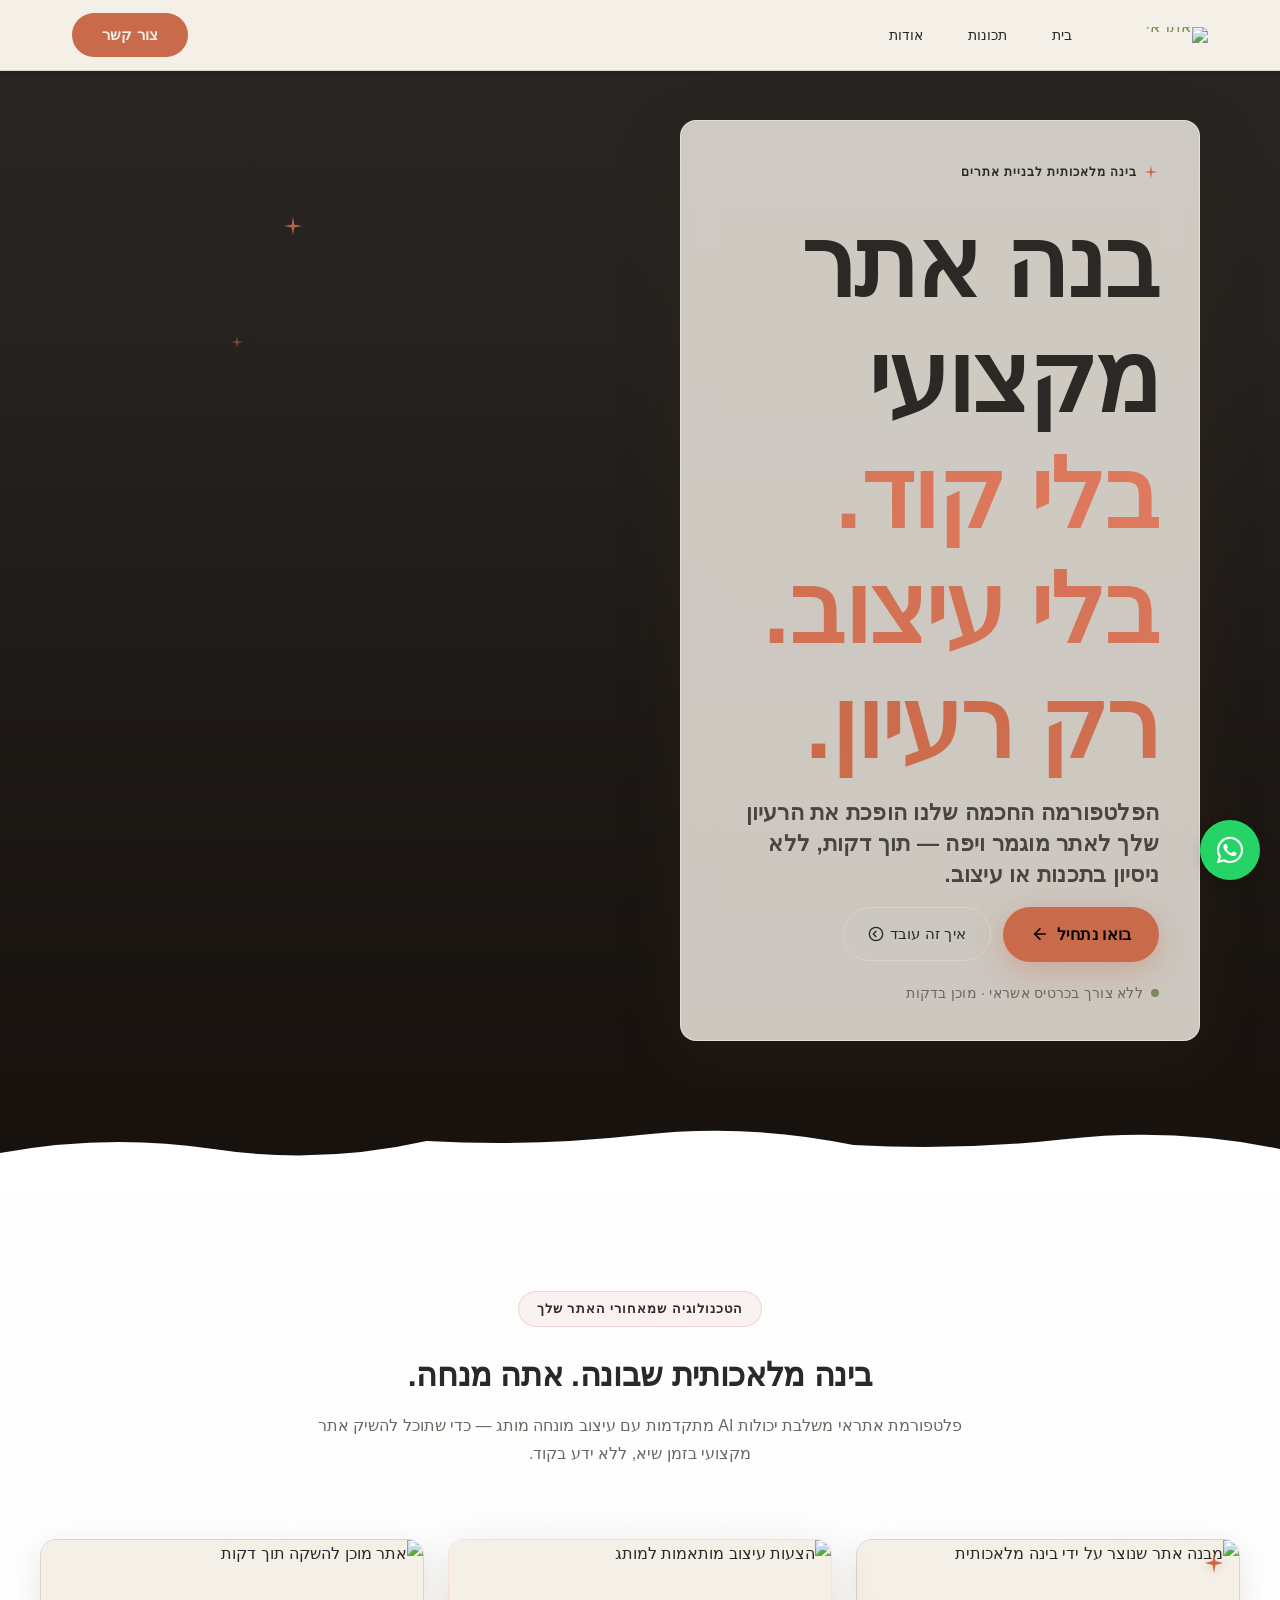
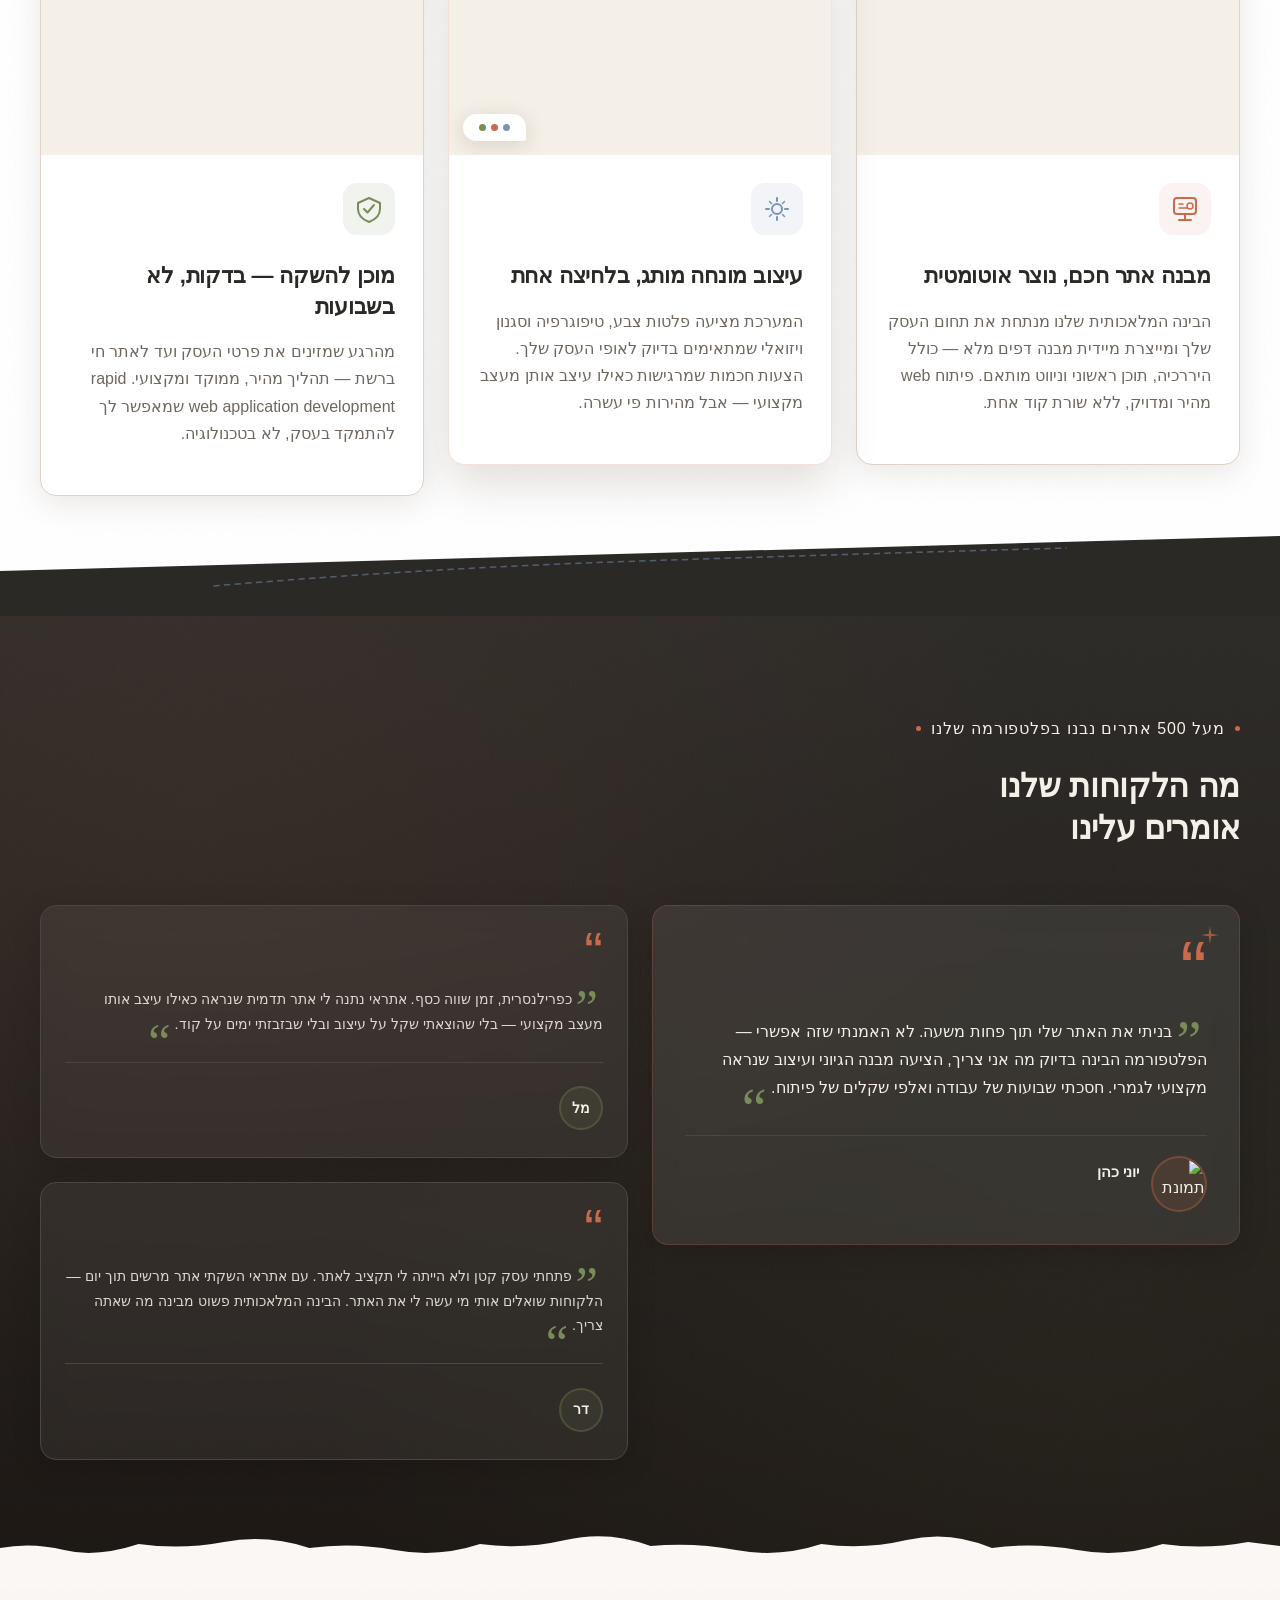
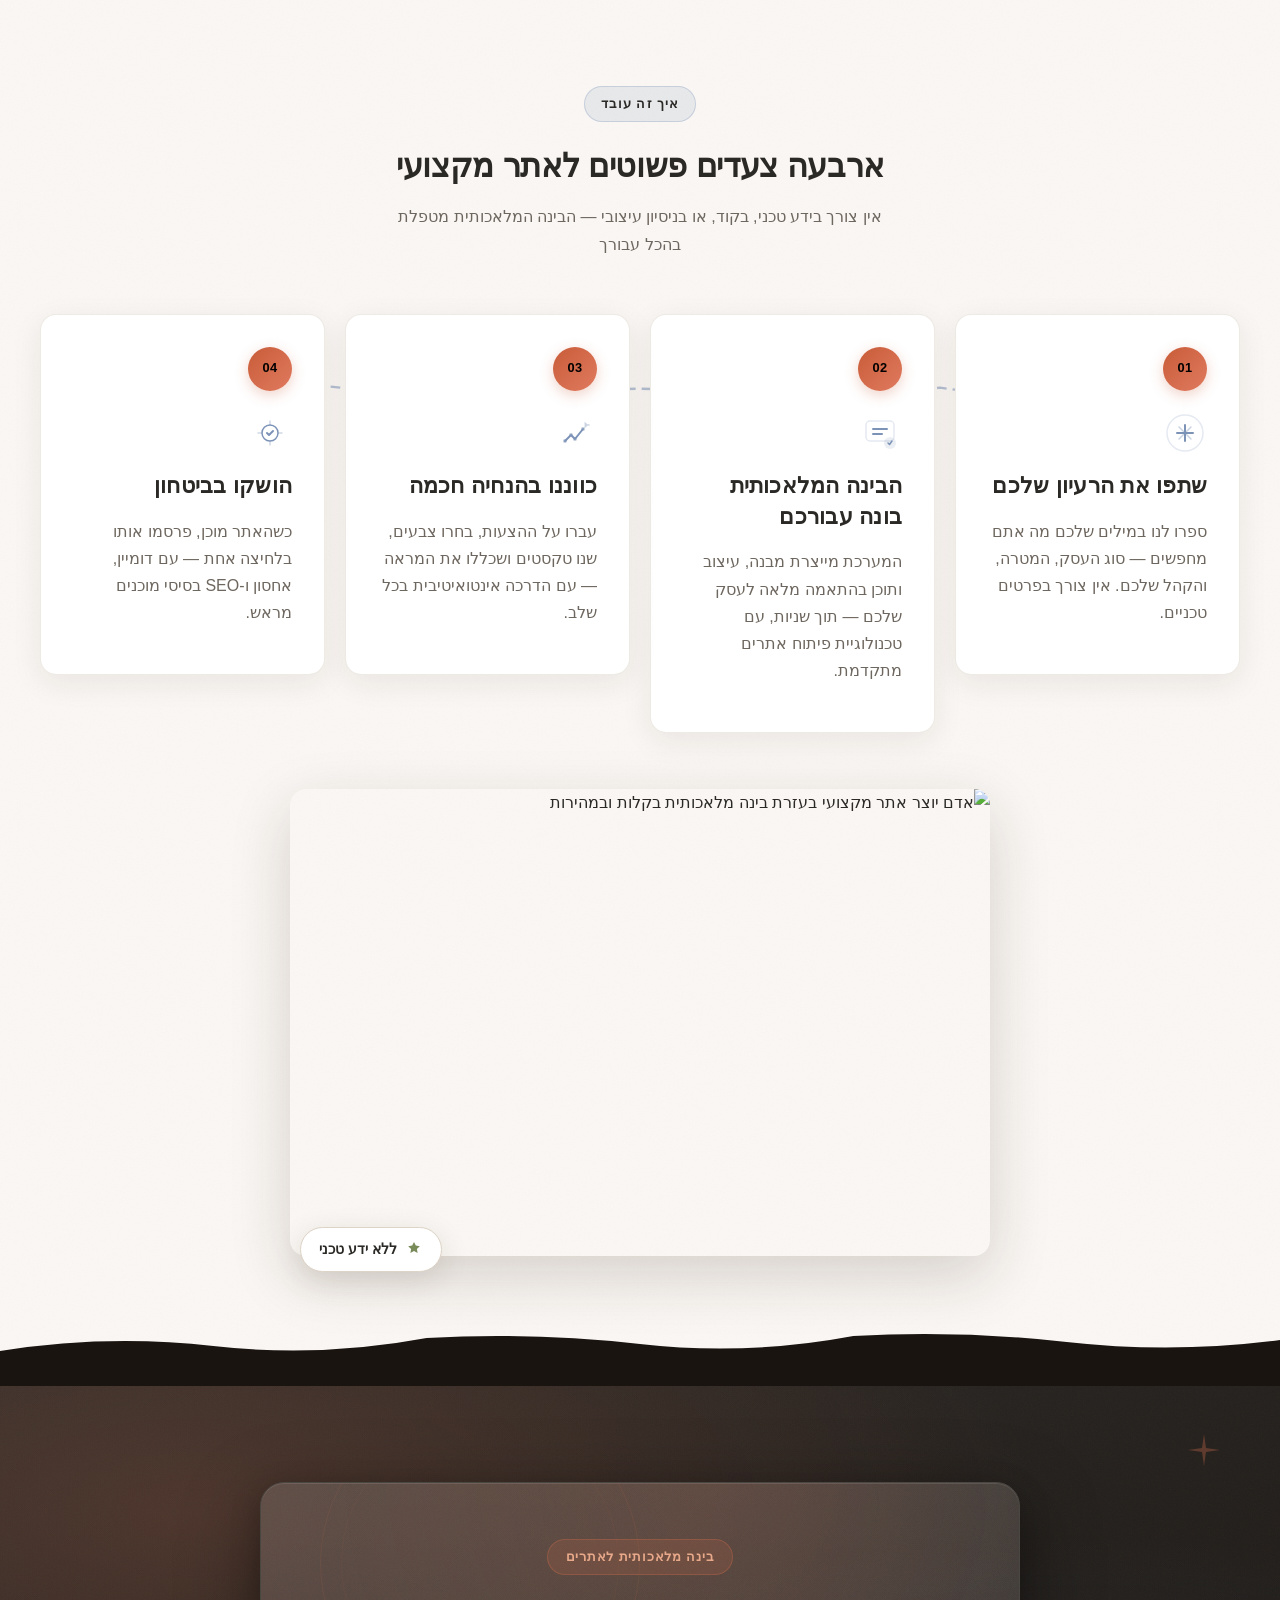
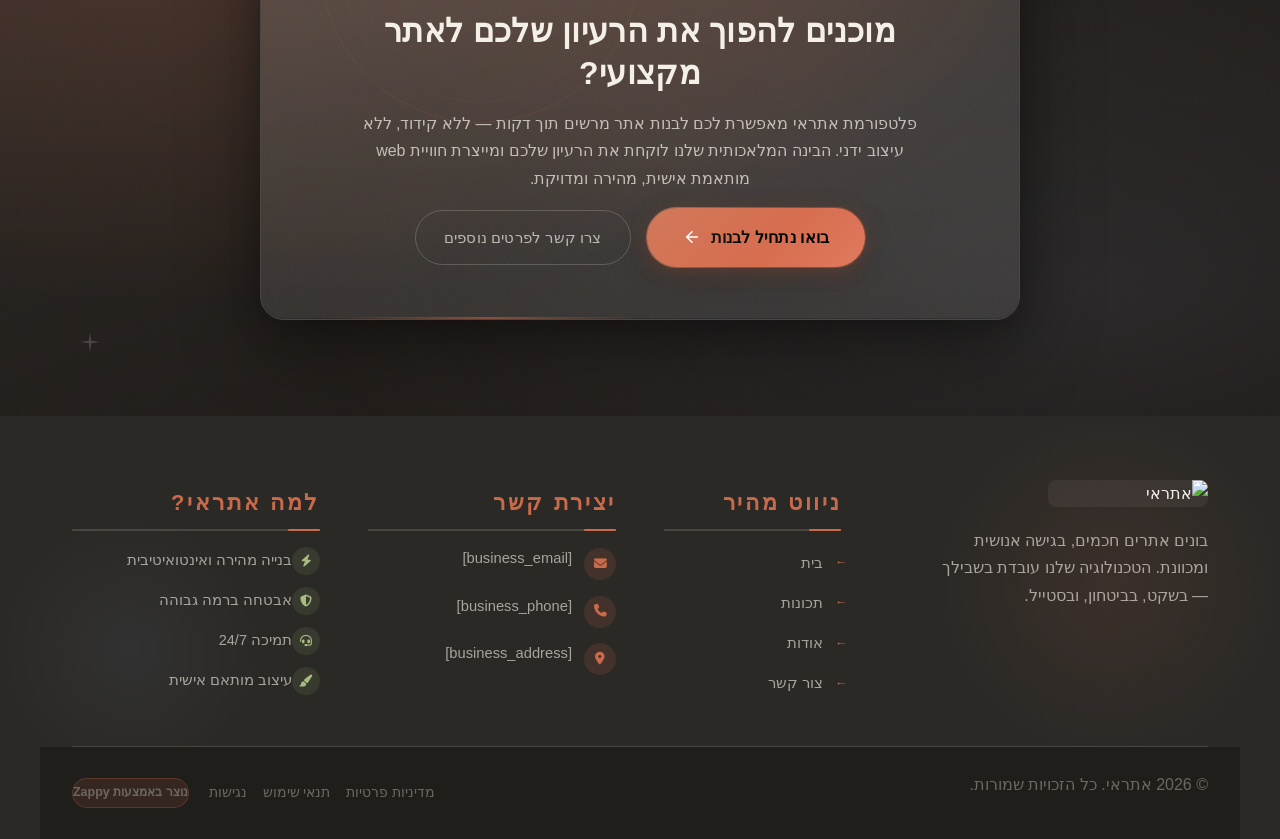
==== index.html @ 0da0500b "Background sync: Progressive GitHub Sync" ====
<!DOCTYPE html>
<html lang="he" dir="rtl">
<head>
    <meta charset="UTF-8">
    <meta name="viewport" content="width=device-width, initial-scale=1.0">
    <meta name="robots" content="index, follow">
    <title>angular web development — אתראי</title>
    <meta name="description" content="אתראי משנה את עולם פיתוח האתרים עם בינה מלאכותית מתקדמת. צור אתר מקצועי במהירות מדהימה ללא קידוד, ללא עיצוב ידני — פשוט תן לטכנולוגיה לעבוד בשבילך!">
    <meta name="keywords" content="angular web development, פיתוח אתרים בינה מלאכותית, יצירת אתר אוטומטית, tech stack for web development, פלטפורמת בניית אתרים">
    
    <!-- Favicons -->
    <link rel="icon" type="image/x-icon" href="/assets/favicon.ico">
    <link rel="icon" type="image/png" sizes="16x16" href="/assets/favicon-16x16.png">
    <link rel="icon" type="image/png" sizes="32x32" href="/assets/favicon-32x32.png">
    <link rel="icon" type="image/png" sizes="48x48" href="/assets/favicon-48x48.png">
    <link rel="icon" type="image/png" sizes="192x192" href="/assets/favicon-192x192.png">
    <link rel="icon" type="image/png" sizes="512x512" href="/assets/favicon-512x512.png">
    <link rel="apple-touch-icon" href="/assets/apple-touch-icon.png">
    <!-- Zappy Analytics -->
<script>
(function() {
  'use strict';
  
  // Configuration
  var config = {
    websiteId: 'c0a4a79d-274f-4b8f-ad15-f17baa7ba962',
    apiUrl: 'https://api.zappy5.com/api/analytics/track',
    sessionDuration: 30 * 60 * 1000, // 30 minutes
    visitorDuration: 30 * 24 * 60 * 60 * 1000, // 30 days
    trackPageViews: true,
    trackClicks: true,
    trackFormSubmissions: true
  };
  
  // Generate or retrieve persistent visitor ID (30 days)
  function getVisitorId() {
    var visitorKey = 'zappy_visitor_' + config.websiteId;
    var visitor = null;
    
    try {
      visitor = localStorage.getItem(visitorKey);
      if (visitor) {
        var visitorData = JSON.parse(visitor);
        var now = Date.now();
        
        // Check if visitor ID is still valid (30 days)
        if (now - visitorData.created < config.visitorDuration) {
          // Update last seen timestamp
          visitorData.lastSeen = now;
          localStorage.setItem(visitorKey, JSON.stringify(visitorData));
          return visitorData.id;
        }
      }
    } catch (e) {
      console.warn('Zappy Analytics: LocalStorage not available');
    }
    
    // Generate new visitor ID
    var newVisitorId = 'zv_' + Date.now() + '_' + Math.random().toString(36).substr(2, 9);
    
    try {
      localStorage.setItem(visitorKey, JSON.stringify({
        id: newVisitorId,
        created: Date.now(),
        lastSeen: Date.now()
      }));
    } catch (e) {
      // Continue without local storage
    }
    
    return newVisitorId;
  }
  
  // Generate or retrieve session ID (30 minutes)
  function getSessionId() {
    var sessionKey = 'zappy_session_' + config.websiteId;
    var session = null;
    
    try {
      session = sessionStorage.getItem(sessionKey);
      if (session) {
        var sessionData = JSON.parse(session);
        var now = Date.now();
        
        // Check if session is still valid
        if (now - sessionData.timestamp < config.sessionDuration) {
          // Update timestamp
          sessionData.timestamp = now;
          sessionStorage.setItem(sessionKey, JSON.stringify(sessionData));
          return sessionData.id;
        }
      }
    } catch (e) {
      console.warn('Zappy Analytics: SessionStorage not available');
    }
    
    // Generate new session ID
    var newSessionId = 'zs_' + Date.now() + '_' + Math.random().toString(36).substr(2, 9);
    
    try {
      sessionStorage.setItem(sessionKey, JSON.stringify({
        id: newSessionId,
        timestamp: Date.now()
      }));
    } catch (e) {
      // Continue without session storage
    }
    
    return newSessionId;
  }
  
  var visitorId = getVisitorId();
  var sessionId = getSessionId();
  
  // Track an event
  function trackEvent(eventType, data) {
    data = data || {};
    
    var eventData = {
      website_id: config.websiteId,
      event_type: eventType,
      page_path: window.location.pathname,
      referrer: document.referrer || 'direct',
      visitor_id: visitorId,
      session_id: sessionId,
      metadata: data
    };
    
    // Use sendBeacon if available (better for page unload events)
    if (navigator.sendBeacon) {
      var blob = new Blob([JSON.stringify(eventData)], { type: 'application/json' });
      navigator.sendBeacon(config.apiUrl, blob);
    } else {
      // Fallback to fetch
      fetch(config.apiUrl, {
        method: 'POST',
        headers: {
          'Content-Type': 'application/json'
        },
        body: JSON.stringify(eventData),
        keepalive: true
      }).catch(function(error) {
        console.warn('Zappy Analytics: Failed to track event', error);
      });
    }
  }
  
  // Track page view
  if (config.trackPageViews) {
    trackEvent('pageview', {
      title: document.title,
      url: window.location.href
    });
  }
  
  // Track clicks on important elements
  if (config.trackClicks) {
    document.addEventListener('click', function(e) {
      var target = e.target;
      
      // Track button clicks (counted as actions)
      if (target.tagName === 'BUTTON' || target.closest('button')) {
        var button = target.tagName === 'BUTTON' ? target : target.closest('button');
        trackEvent('click', {
          element: 'button',
          text: button.textContent.trim().substring(0, 100),
          id: button.id || null,
          class: button.className || null
        });
      }
      
      // Track link clicks (navigation - not counted as actions)
      else if (target.tagName === 'A' || target.closest('a')) {
        var link = target.tagName === 'A' ? target : target.closest('a');
        trackEvent('navigation', {
          element: 'link',
          text: link.textContent.trim().substring(0, 100),
          href: link.href,
          external: link.hostname !== window.location.hostname
        });
      }
    }, true);
  }
  
  // Track form submissions
  if (config.trackFormSubmissions) {
    document.addEventListener('submit', function(e) {
      var form = e.target;
      
      trackEvent('form_submit', {
        form_id: form.id || null,
        form_name: form.name || null,
        form_action: form.action || null,
        form_method: form.method || 'GET'
      });
    }, true);
  }
  
  // Track time on page (send on page unload)
  var pageLoadTime = Date.now();
  
  window.addEventListener('beforeunload', function() {
    var timeOnPage = Math.floor((Date.now() - pageLoadTime) / 1000); // in seconds
    
    trackEvent('page_unload', {
      time_on_page: timeOnPage,
      page_path: window.location.pathname
    });
  });
  
  // Expose tracking function globally for custom events
  window.zappyAnalytics = {
    track: trackEvent,
    getVisitorId: function() { return visitorId; },
    getSessionId: function() { return sessionId; }
  };
  
})();
</script>
<!-- End Zappy Analytics -->
    <meta property="og:title" content="angular web development — אתראי">
    <meta property="og:description" content="אתראי משנה את עולם פיתוח האתרים עם בינה מלאכותית מתקדמת. צור אתר מקצועי במהירות מדהימה ללא קידוד, ללא עיצוב ידני — פשוט תן לטכנולוגיה לעבוד בשבילך!">
    <meta name="twitter:card" content="summary_large_image">
    <meta name="twitter:title" content="angular web development — אתראי">
    <meta name="twitter:description" content="אתראי משנה את עולם פיתוח האתרים עם בינה מלאכותית מתקדמת. צור אתר מקצועי במהירות מדהימה ללא קידוד, ללא עיצוב ידני — פשוט תן לטכנולוגיה לעבוד בשבילך!">
    <meta property="og:type" content="website">
  <meta property="og:locale" content="he_IL">
  
  
  
  
  
  <link rel="stylesheet" href="https://cdnjs.cloudflare.com/ajax/libs/font-awesome/6.4.0/css/all.min.css">
  <style>
    .skip-link { position: absolute; top: 0; left: 0; transform: translateY(-200%); padding: 12px 18px; background: var(--bg-dark, #1a1a1a); color: var(--text-light, #fff); font-weight: 600; border-radius: 0 0 8px 0; z-index: 10000; }
    .skip-link:focus { transform: none; outline: 2px solid var(--ring, #fff); outline-offset: 2px; }
    :focus-visible { outline: 2px solid var(--ring, currentColor); outline-offset: 3px; }
  </style>


  
    <!-- Favicons -->
    <link rel="icon" type="image/x-icon" href="/assets/favicon.ico">
    <link rel="icon" type="image/png" sizes="16x16" href="/assets/favicon-16x16.png">
    <link rel="icon" type="image/png" sizes="32x32" href="/assets/favicon-32x32.png">
    <link rel="icon" type="image/png" sizes="48x48" href="/assets/favicon-48x48.png">
    <link rel="icon" type="image/png" sizes="192x192" href="/assets/favicon-192x192.png">
    <link rel="icon" type="image/png" sizes="512x512" href="/assets/favicon-512x512.png">
    <link rel="apple-touch-icon" href="/assets/apple-touch-icon.png">
    <!-- Cookie Consent -->
    <link rel="stylesheet" href="https://cdn.jsdelivr.net/npm/vanilla-cookieconsent@3/dist/cookieconsent.css">
    <script src="https://cdn.jsdelivr.net/npm/vanilla-cookieconsent@3/dist/cookieconsent.umd.js"></script>
    <!-- Mickidum Accessibility Toolbar -->
    <script src="https://cdn.jsdelivr.net/gh/mickidum/acc_toolbar/acctoolbar/acctoolbar.min.js"></script>
    <link rel="stylesheet" href="/styles.css">

    <style id="zappy-dropdown-submenu-styles">
      /* ========== DESKTOP DROPDOWN SUBMENU STYLES ========== */
      /* Base styles for dropdown submenus - parent must be positioned */
      .nav-menu li:has(.sub-menu), nav li:has(.sub-menu), .navbar li:has(.sub-menu), #navMenu li:has(.sub-menu) { position: relative; }
      /* Submenu base - hidden by default */
      .nav-menu .sub-menu, nav .sub-menu, .navbar .sub-menu, #navMenu .sub-menu { display: block !important; position: absolute !important; top: 100%; left: 0; min-width: 220px; background: white; border-radius: 8px; box-shadow: 0 8px 25px rgba(0,0,0,0.15); padding: 8px 0; opacity: 0; visibility: hidden; transform: translateY(10px); transition: all 0.3s ease; z-index: 1000; list-style: none; pointer-events: none; }
      /* CRITICAL: Desktop hover styles to show dropdown */
      .nav-menu li:hover > .sub-menu, nav li:hover > .sub-menu, .navbar li:hover > .sub-menu, #navMenu li:hover > .sub-menu { opacity: 1 !important; visibility: visible !important; transform: translateY(0) !important; pointer-events: auto !important; }
      /* Submenu item styling */
      .sub-menu li { list-style: none; margin: 0; padding: 0; }
      .sub-menu a { display: block !important; padding: 10px 16px !important; color: var(--text-dark, #333) !important; font-weight: 500; text-decoration: none; white-space: nowrap; transition: background-color 0.2s; }
      .sub-menu .zappy-nav-child > a { padding-left: 28px !important; font-size: 0.9em !important; opacity: 0.85 !important; }
      [dir="rtl"] .sub-menu .zappy-nav-child > a, html[lang="he"] .sub-menu .zappy-nav-child > a, html[lang="ar"] .sub-menu .zappy-nav-child > a { padding-left: 10px !important; padding-right: 28px !important; }
      .sub-menu .zappy-nav-parent > a { font-weight: 600 !important; }
      .sub-menu a:hover { background-color: #f5f5f5; }
      /* RTL (Hebrew/Arabic) dropdown positioning */
      [dir="rtl"] .nav-menu .sub-menu, [dir="rtl"] nav .sub-menu, [dir="rtl"] .navbar .sub-menu, html[lang="he"] .nav-menu .sub-menu, html[lang="he"] nav .sub-menu, html[lang="he"] .navbar .sub-menu, html[lang="ar"] .nav-menu .sub-menu, html[lang="ar"] nav .sub-menu, html[lang="ar"] .navbar .sub-menu { left: auto !important; right: 0 !important; }
      /* Hide empty dropdown menus (exclude catalog sub-menus that use <a> children instead of <li>) */
      .sub-menu:empty, .sub-menu:not(:has(li:not(.zappy-hidden-menu-item))):not(:has(> a)), .sub-menu:not(:has(li)):not(:has(> a)) { display: none !important; opacity: 0 !important; visibility: hidden !important; pointer-events: none !important; }
      /* Desktop: show submenu on Menu Group hover */
      li:has(.menu-group-title):hover > .sub-menu { opacity: 1 !important; visibility: visible !important; transform: translateY(0) !important; pointer-events: auto !important; }
      /* Menu Group title styling */
      .nav-menu > li > .menu-group-title, #navMenu > li > .menu-group-title { display: inline-block; padding: 0.5rem 1rem; cursor: default; user-select: none; }
      
      /* ========== MOBILE SUBMENU STYLES ========== */
      @media (max-width: 768px) {
        .nav-menu .sub-menu, nav .sub-menu, .navbar .sub-menu, #navMenu .sub-menu { position: static !important; transform: none !important; box-shadow: none !important; background: transparent !important; max-height: 0; overflow: hidden; opacity: 0; visibility: hidden; transition: max-height 0.3s ease, opacity 0.3s ease; padding: 0 !important; border-radius: 0 !important; }
        .navbar .sub-menu.mobile-expanded, .nav-menu .sub-menu.mobile-expanded, #navMenu .sub-menu.mobile-expanded { max-height: none !important; overflow-y: visible !important; opacity: 1 !important; visibility: visible !important; padding: 8px 0 8px 16px !important; }
        [dir="rtl"] .sub-menu.mobile-expanded, html[lang="he"] .sub-menu.mobile-expanded { padding: 8px 16px 8px 0 !important; }
        /* Disable hover behavior on mobile */
        .nav-menu li:hover > .sub-menu, nav li:hover > .sub-menu, .navbar li:hover > .sub-menu, #navMenu li:hover > .sub-menu { opacity: 0; visibility: hidden; pointer-events: none; }
        .nav-menu li > .sub-menu.mobile-expanded, nav li > .sub-menu.mobile-expanded, .navbar li > .sub-menu.mobile-expanded, #navMenu li > .sub-menu.mobile-expanded { opacity: 1 !important; visibility: visible !important; pointer-events: auto !important; }
        .nav-menu li:has(.sub-menu), nav li:has(.sub-menu), .navbar li:has(.sub-menu), #navMenu li:has(.sub-menu) { display: flex !important; flex-wrap: wrap !important; align-items: center !important; position: relative !important; min-height: 44px !important; }
        .nav-menu li:has(.sub-menu) > a, nav li:has(.sub-menu) > a, .navbar li:has(.sub-menu) > a, #navMenu li:has(.sub-menu) > a { flex: 1 !important; min-width: 0 !important; }
        .nav-menu li:has(.sub-menu) > .menu-group-title, nav li:has(.sub-menu) > .menu-group-title, .navbar li:has(.sub-menu) > .menu-group-title, #navMenu li:has(.sub-menu) > .menu-group-title { flex: 1 !important; min-width: 0 !important; padding: 0 !important; line-height: inherit !important; }
        .nav-menu li:has(.sub-menu) > .sub-menu, nav li:has(.sub-menu) > .sub-menu, .navbar li:has(.sub-menu) > .sub-menu, #navMenu li:has(.sub-menu) > .sub-menu { flex-basis: 100% !important; width: 100% !important; }
        .nav-menu li:has(.sub-menu) > a [class*="chevron"], .nav-menu li:has(.sub-menu) > a [class*="arrow"], .nav-menu li:has(.sub-menu) > a .fa-chevron-down, .nav-menu li:has(.sub-menu) > a .fa-angle-down, nav li:has(.sub-menu) > a [class*="chevron"], nav li:has(.sub-menu) > a [class*="arrow"], #navMenu li:has(.sub-menu) > a [class*="chevron"], #navMenu li:has(.sub-menu) > a [class*="arrow"] { display: none !important; visibility: hidden !important; }
        .mobile-submenu-toggle { display: flex !important; align-items: center !important; justify-content: center !important; width: 44px !important; height: auto !important; background: transparent !important; border: none !important; cursor: pointer !important; color: var(--text-dark) !important; position: static !important; flex-shrink: 0 !important; align-self: stretch !important; z-index: 2 !important; padding: 0 !important; margin: 0 !important; }
        .mobile-submenu-toggle::after { content: '' !important; width: 0 !important; height: 0 !important; border-left: 6px solid transparent !important; border-right: 6px solid transparent !important; border-top: 7px solid currentColor !important; transition: transform 0.3s ease !important; }
        .mobile-submenu-toggle.expanded::after { transform: rotate(180deg) !important; }
        .sub-menu a { padding: 10px 0 !important; display: block !important; color: var(--text-dark) !important; white-space: normal !important; }
        .sub-menu .zappy-nav-child > a { padding-left: 28px !important; font-size: 0.9em !important; opacity: 0.85 !important; }
        [dir="rtl"] .sub-menu .zappy-nav-child > a, html[lang="he"] .sub-menu .zappy-nav-child > a, html[lang="ar"] .sub-menu .zappy-nav-child > a { padding-left: 0 !important; padding-right: 28px !important; }
        .sub-menu .zappy-nav-parent > a { font-weight: 600 !important; }
        .nav-menu.active, #navMenu.active { max-width: 100vw !important; overflow-x: hidden !important; box-sizing: border-box !important; }
        .navbar .sub-menu li a, nav.navbar .sub-menu li a, .zappy-products-dropdown .sub-menu a { color: var(--text-dark) !important; }
      }
      @media (min-width: 769px) { .mobile-submenu-toggle { display: none !important; } }
    </style>

    <style id="zappy-widget-visibility">
      html[dir="rtl"] .whatsapp-float { right: 20px !important; left: auto !important; }
      html[dir="ltr"] .whatsapp-float, html:not([dir]) .whatsapp-float { left: 20px !important; right: auto !important; }
      html[dir="rtl"] #mic-access-tool-general-button, html[dir="rtl"] .mic-access-tool-general-button,
      html[dir="rtl"] #mic-init-access-tool .mic-access-tool-general-button,
      html[dir="rtl"] #mic-init-access-tool #mic-access-tool-general-button,
      html[dir="rtl"] ._access-icon { left: 20px !important; right: auto !important; }
      html[dir="ltr"] #mic-access-tool-general-button, html[dir="ltr"] .mic-access-tool-general-button,
      html[dir="ltr"] #mic-init-access-tool .mic-access-tool-general-button,
      html[dir="ltr"] #mic-init-access-tool #mic-access-tool-general-button,
      html[dir="ltr"] ._access-icon,
      html:not([dir]) #mic-access-tool-general-button, html:not([dir]) .mic-access-tool-general-button,
      html:not([dir]) #mic-init-access-tool .mic-access-tool-general-button,
      html:not([dir]) #mic-init-access-tool #mic-access-tool-general-button,
      html:not([dir]) ._access-icon { right: 20px !important; left: auto !important; }
      @media (max-width: 768px) { .whatsapp-float { display: flex !important; } }
      @media (min-width: 769px) { .whatsapp-float { display: flex !important; } }
      @media (max-width: 768px) {
        #mic-access-tool-general-button, .mic-access-tool-general-button,
        #mic-init-access-tool .mic-access-tool-general-button, #mic-init-access-tool #mic-access-tool-general-button,
        ._access-icon { display: flex !important; visibility: visible !important; opacity: 1 !important; pointer-events: auto !important; }
        #mic-access-tool-box.opened-mic-access-tool, .mic-access-tool-box.opened-mic-access-tool,
        #mic-init-access-tool #mic-access-tool-box.opened-mic-access-tool {
          visibility: visible !important; opacity: 1 !important; pointer-events: auto !important;
        }
      }
      @media (min-width: 769px) {
        #mic-access-tool-general-button, .mic-access-tool-general-button,
        #mic-init-access-tool .mic-access-tool-general-button, #mic-init-access-tool #mic-access-tool-general-button,
        ._access-icon { display: flex !important; visibility: visible !important; opacity: 1 !important; pointer-events: auto !important; }
        #mic-access-tool-box.opened-mic-access-tool, .mic-access-tool-box.opened-mic-access-tool,
        #mic-init-access-tool #mic-access-tool-box.opened-mic-access-tool {
          visibility: visible !important; opacity: 1 !important; pointer-events: auto !important;
        }
      }
    </style>
</head>
<body>
<a class="skip-link" href="#main">דלג לתוכן הראשי</a>
  <nav class="navbar" dir="rtl">
  <button class="mobile-toggle" id="mobileToggle" aria-label="Menu">
    <svg class="hamburger-icon" width="24" height="24" viewBox="0 0 24 24" fill="none">
      <path d="M3 12h18M3 6h18M3 18h18" stroke="currentColor" stroke-width="2" stroke-linecap="round"></path>
    </svg>
    <svg class="close-icon" width="24" height="24" viewBox="0 0 24 24" fill="none" style="display: none;">
      <path d="M18 6L6 18M6 6l12 12" stroke="currentColor" stroke-width="2" stroke-linecap="round"></path>
    </svg>
  </button>

  <button class="phone-header-btn" data-phone="" aria-label="Call">
    <svg width="20" height="20" viewBox="0 0 24 24" fill="currentColor">
      <path d="M22 16.92v3a2 2 0 0 1-2.18 2 19.79 19.79 0 0 1-8.63-3.07 19.5 19.5 0 0 1-6-6 19.79 19.79 0 0 1-3.07-8.67A2 2 0 0 1 4.11 2h3a2 2 0 0 1 2 1.72 12.84 12.84 0 0 0 .7 2.81 2 2 0 0 1-.45 2.11L8.09 9.91a16 16 0 0 0 6 6l1.27-1.27a2 2 0 0 1 2.11-.45 12.84 12.84 0 0 0 2.81.7A2 2 0 0 1 22 16.92z"></path>
    </svg>
  </button>

  <div class="nav-container">
    <div class="nav-right-group"><div class="nav-brand">
      <a href="/" class="logo-link"><img class="logo" src="/assets/site-----image-1.webp" alt="אתראי"></a>
    </div><ul class="nav-menu" id="navMenu"><li><a href="/">בית</a></li><li><a href="/features">תכונות</a></li><li><a href="/about">אודות</a></li></ul></div>

    

    <div class="nav-cta-container">
      <a href="/contact" class="nav-cta-btn">צור קשר</a>
    </div>
  </div>
</nav>
<script>

// Navbar Mobile Menu Toggle and Contrast Fix
(function() {
  // Use 'load' event instead of 'DOMContentLoaded' to ensure we run AFTER all other scripts
  window.addEventListener('load', function() {
    
    // FIX MOBILE BUTTON CONTRAST
    // Detect navbar background color and apply contrasting color to mobile buttons
    const navbar = document.querySelector('.navbar, nav, header');
    if (!navbar) {
      console.log('[Navbar] Navbar element not found');
      return;
    }
    
    // DECLARE VARIABLES EARLY to avoid Temporal Dead Zone errors
    // These are used in multiple places below
    let mobileToggle = document.getElementById('mobileToggle') ||
                       document.querySelector('.mobile-toggle') ||
                       document.querySelector('.hamburger') ||
                       document.querySelector('.hamburger-menu') ||
                       document.querySelector('.menu-toggle') ||
                       document.querySelector('.burger-menu') ||
                       document.querySelector('[aria-label="Menu"]') ||
                       document.querySelector('[aria-label="תפריט"]');
    
    const phoneBtn = document.querySelector('.phone-header-btn');
    
    const computedStyle = window.getComputedStyle(navbar);
    let bgColor = computedStyle.backgroundColor;
    
    console.log('[Navbar] Initial navbar background:', bgColor);
    
    // Check if background is transparent or rgba with 0 alpha
    const isTransparent = bgColor === 'transparent' || 
                         bgColor === 'rgba(0, 0, 0, 0)' ||
                         (bgColor.startsWith('rgba') && bgColor.includes(', 0)'));
    
    if (isTransparent) {
      // Check for background-image or gradient
      const bgImage = computedStyle.backgroundImage;
      if (bgImage && bgImage !== 'none') {
        console.log('[Navbar] Navbar has background image/gradient, using dark text');
        bgColor = 'rgb(240, 240, 240)'; // Assume light background
      } else {
        // Transparent navbar - check body background
        const bodyBg = window.getComputedStyle(document.body).backgroundColor;
        console.log('[Navbar] Navbar transparent, using body background:', bodyBg);
        bgColor = bodyBg;
      }
    }
    
    // Calculate luminance to determine if background is light or dark
    const rgb = bgColor.match(/\d+/g);
    if (rgb && rgb.length >= 3) {
      const r = parseInt(rgb[0]);
      const g = parseInt(rgb[1]);
      const b = parseInt(rgb[2]);
      const luminance = (0.299 * r + 0.587 * g + 0.114 * b) / 255;
      
      // Mobile button colors are set by Claude's AI-generated CSS (same as .nav-menu a)
      // No dynamic color overrides needed - colors come from the generated navbar CSS
      console.log('[Navbar] Mobile button colors preserved from Claude CSS (luminance:', luminance.toFixed(2) + ')');
      
      // FIX ICON SIZES - Ensure SVGs are properly sized and visible
      // INJECT CRITICAL CSS TO OVERRIDE ANY CONFLICTING RULES
      const criticalCSS = document.createElement('style');
      criticalCSS.id = 'zappy-mobile-nav-fix';
      const htmlLang = document.documentElement.lang || 'en';
      const htmlDir = document.documentElement.dir || 'ltr';
      // Check both dir attribute AND lang for RTL detection
      // dir="rtl" is the most reliable indicator
      const isRTL = htmlDir === 'rtl' || htmlLang === 'he' || htmlLang === 'ar';
      
      criticalCSS.textContent = `
        /* Hide mobile buttons on desktop, show only on mobile */
        @media (min-width: 769px) {
          .mobile-toggle,
          .phone-header-btn {
            display: none !important;
          }
        }
        
        /* Show and position mobile buttons correctly on mobile */
        @media (max-width: 768px) {
          .navbar,
          nav.navbar {
            min-height: 70px !important;
          }

          .mobile-toggle,
          .phone-header-btn {
            position: absolute !important;
            top: 0 !important;
            bottom: 0 !important;
            margin-top: auto !important;
            margin-bottom: auto !important;
            transform: none !important;
            z-index: 1001 !important;
            display: flex !important;
            align-items: center !important;
            justify-content: center !important;
            width: 36px !important;
            height: 36px !important;
            border-radius: 50% !important;
            border: none !important;
            cursor: pointer !important;
            padding: 6px !important;
            background: none !important;
            color: var(--nav-text, var(--text-dark)) !important;
            touch-action: manipulation !important;
            -webkit-tap-highlight-color: transparent !important;
          }

          html[data-zappy-site-type="ecommerce"] .phone-header-btn,
          body[data-zappy-site-type="ecommerce"] .phone-header-btn,
          html[data-zappy-site-type="ecommerce"] header .phone-header-btn,
          html[data-zappy-site-type="ecommerce"] nav .phone-header-btn {
            display: none !important;
            visibility: hidden !important;
            width: 0 !important;
            height: 0 !important;
            min-width: 0 !important;
            overflow: hidden !important;
          }
          
          /* LTR positioning (default): hamburger LEFT, phone RIGHT */
          html:not([dir="rtl"]):not([lang="he"]):not([lang="ar"]) .mobile-toggle,
          html[dir="ltr"] .mobile-toggle {
            left: 12px !important;
            right: auto !important;
          }
          html:not([dir="rtl"]):not([lang="he"]):not([lang="ar"]) .phone-header-btn,
          html[dir="ltr"] .phone-header-btn {
            right: 12px !important;
            left: auto !important;
          }
          
          /* RTL positioning: hamburger RIGHT, phone LEFT */
          html[dir="rtl"] .mobile-toggle,
          html[lang="he"] .mobile-toggle,
          html[lang="ar"] .mobile-toggle {
            right: 12px !important;
            left: auto !important;
          }
          html[dir="rtl"] .phone-header-btn,
          html[lang="he"] .phone-header-btn,
          html[lang="ar"] .phone-header-btn {
            left: 12px !important;
            right: auto !important;
          }
          
          /* CRITICAL: Ensure nav-container has min-height on mobile */
          /* All children are positioned absolutely/fixed on mobile, so height:auto collapses to 0 */
          .nav-container {
            min-height: 70px !important;
            position: relative !important;
          }
          
          /* Ensure SVG icons are properly sized and inherit color */
          .mobile-toggle svg,
          .phone-header-btn svg {
            width: 24px !important;
            height: 24px !important;
            /* Don't force display - let JavaScript control hamburger/close toggle */
          }
          
          /* Reset nav-cta-container on mobile - remove desktop box-shadow/padding */
          /* that creates a visible ghost box when CTA button is hidden */
          .nav-cta-container {
            box-shadow: none !important;
            padding: 0 !important;
          }
          
          /* Hide nav-cta-container entirely on mobile when there's no lang-switcher */
          /* (only the CTA button is inside, and it's hidden on mobile) */
          .nav-cta-container:not(:has(.lang-switcher)) {
            display: none !important;
          }
          
          /* CRITICAL: Prevent hero image fade gradient from bleeding over headline text */
          /* The .image-fade-gradient has bottom: -30px (extends below parent) */
          /* On mobile stacked layout, this overlaps the h1 text below the image */
          .hero-image-column {
            overflow: hidden !important;
          }
          .image-fade-gradient {
            bottom: 0 !important;
          }
          
          /* Hide desktop language switcher on mobile - hamburger menu handles it */
          /* High specificity to override stored CSS */
          .lang-switcher,
          .nav-cta-container .lang-switcher,
          .nav-container .lang-switcher,
          .navbar .lang-switcher,
          .navbar .nav-cta-container .lang-switcher {
            display: none !important;
          }
        }
      `;
      
      // Remove existing fix if present and inject new one
      const existing = document.getElementById('zappy-mobile-nav-fix');
      if (existing) existing.remove();
      document.head.appendChild(criticalCSS);
      
      console.log('[Navbar] Critical CSS injected for mobile nav positioning');
      
      // ONLY apply inline positioning styles on mobile viewport
      // On desktop, the CSS handles hiding these buttons with display: none
      // Inline styles were breaking desktop layout by overriding CSS
      const isMobileViewport = window.innerWidth <= 768;
      
      if (mobileToggle) {
        // Icon sizing applies to all viewports for consistency
        const hamburgerIcon = mobileToggle.querySelector('.hamburger-icon');
        const closeIcon = mobileToggle.querySelector('.close-icon');
        
        if (hamburgerIcon) {
          hamburgerIcon.style.setProperty('width', '24px', 'important');
          hamburgerIcon.style.setProperty('height', '24px', 'important');
          hamburgerIcon.style.setProperty('display', 'block', 'important'); // Show hamburger by default
        }
        if (closeIcon) {
          closeIcon.style.setProperty('width', '24px', 'important');
          closeIcon.style.setProperty('height', '24px', 'important');
          closeIcon.style.setProperty('display', 'none', 'important'); // Hide close icon by default
        }
        
        // ONLY set positioning inline styles on mobile
        if (isMobileViewport) {
          mobileToggle.style.setProperty('position', 'absolute', 'important');
          mobileToggle.style.setProperty('top', '0', 'important');
          mobileToggle.style.setProperty('bottom', '0', 'important');
          mobileToggle.style.setProperty('margin-top', 'auto', 'important');
          mobileToggle.style.setProperty('margin-bottom', 'auto', 'important');
          mobileToggle.style.setProperty('transform', 'none', 'important');
          mobileToggle.style.setProperty('z-index', '1001', 'important');
          
          // Clear any inline left/right so CSS can take over based on html[dir]
          mobileToggle.style.removeProperty('left');
          mobileToggle.style.removeProperty('right');
          
          console.log('[Navbar] Mobile toggle positioning applied (mobile viewport)');
        } else {
          // On desktop, clear any positioning styles to let CSS handle it
          mobileToggle.style.removeProperty('position');
          mobileToggle.style.removeProperty('top');
          mobileToggle.style.removeProperty('transform');
          mobileToggle.style.removeProperty('z-index');
          mobileToggle.style.removeProperty('left');
          mobileToggle.style.removeProperty('right');
          console.log('[Navbar] Desktop viewport - cleared mobile toggle inline positioning');
        }
      }
      
      if (phoneBtn) {
        // Icon sizing applies to all viewports
        const phoneIcon = phoneBtn.querySelector('svg');
        if (phoneIcon) {
          phoneIcon.style.width = '24px';
          phoneIcon.style.height = '24px';
          phoneIcon.setAttribute('width', '24');
          phoneIcon.setAttribute('height', '24');
        }
        
        // ONLY set positioning inline styles on mobile
        if (isMobileViewport) {
          phoneBtn.style.setProperty('position', 'absolute', 'important');
          phoneBtn.style.setProperty('top', '0', 'important');
          phoneBtn.style.setProperty('bottom', '0', 'important');
          phoneBtn.style.setProperty('margin-top', 'auto', 'important');
          phoneBtn.style.setProperty('margin-bottom', 'auto', 'important');
          phoneBtn.style.setProperty('transform', 'none', 'important');
          phoneBtn.style.setProperty('z-index', '1001', 'important');
          
          // Clear any inline left/right so CSS can take over based on html[dir]
          phoneBtn.style.removeProperty('left');
          phoneBtn.style.removeProperty('right');
          
          console.log('[Navbar] Phone button positioning applied (mobile viewport)');
        } else {
          // On desktop, clear any positioning styles to let CSS handle it
          phoneBtn.style.removeProperty('position');
          phoneBtn.style.removeProperty('top');
          phoneBtn.style.removeProperty('transform');
          phoneBtn.style.removeProperty('z-index');
          phoneBtn.style.removeProperty('left');
          phoneBtn.style.removeProperty('right');
          console.log('[Navbar] Desktop viewport - cleared phone button inline positioning');
        }
      }
    } else {
      console.log('[Navbar] Could not parse background color:', bgColor);
    }
    
    // MOBILE MENU TOGGLE
    // Re-query in case DOM changed (mobileToggle already declared at top of function)
    mobileToggle = document.getElementById('mobileToggle') ||
                   document.querySelector('.mobile-toggle') ||
                   document.querySelector('.hamburger') ||
                   document.querySelector('.hamburger-menu') ||
                   document.querySelector('.menu-toggle') ||
                   document.querySelector('.burger-menu') ||
                   document.querySelector('[aria-label="Menu"]') ||
                   document.querySelector('[aria-label="תפריט"]');
    
    // EXPANDED SEARCH: Find nav menu by ID or class
    const navMenu = document.getElementById('navMenu') ||
                  document.querySelector('.nav-menu') ||
                  document.querySelector('.nav-links') ||
                  document.querySelector('nav ul:not(.submenu)');
    
    if (!mobileToggle || !navMenu) {
      console.log('[Navbar] Mobile toggle or menu not found:', { toggle: !!mobileToggle, menu: !!navMenu });
      return;
    }
    
    // Ensure navMenu has ID for CSS targeting
    if (!navMenu.id) {
      navMenu.id = 'navMenu';
    }
    
    console.log('[Navbar] Initializing mobile menu...');
    
    // Remove any existing event listeners by cloning the button
    const newToggle = mobileToggle.cloneNode(true);
    mobileToggle.parentNode.replaceChild(newToggle, mobileToggle);
    
    // Toggle menu handler (shared by click and touchend)
    function handleToggle(e) {
      e.preventDefault();
      e.stopPropagation();
      
      const hamburgerIcon = newToggle.querySelector('.hamburger-icon');
      const closeIcon = newToggle.querySelector('.close-icon');
      const isActive = navMenu.classList.contains('active');
      
      if (isActive) {
        // Close menu
        navMenu.classList.remove('active');
        if (hamburgerIcon) hamburgerIcon.style.setProperty('display', 'block', 'important');
        if (closeIcon) closeIcon.style.setProperty('display', 'none', 'important');
        document.body.style.overflow = '';
        console.log('[Navbar] Menu closed');
      } else {
        // Open menu
        navMenu.classList.add('active');
        if (hamburgerIcon) hamburgerIcon.style.setProperty('display', 'none', 'important');
        if (closeIcon) closeIcon.style.setProperty('display', 'block', 'important');
        document.body.style.overflow = 'hidden';
        console.log('[Navbar] Menu opened');
      }
    }
    
    // Use click for desktop/emulation and touchend as iOS Safari fallback.
    // Prevent double-fire with a timestamp guard.
    var lastToggleTime = 0;
    function guardedToggle(e) {
      var now = Date.now();
      if (now - lastToggleTime < 300) return;
      lastToggleTime = now;
      handleToggle(e);
    }
    
    newToggle.addEventListener('click', guardedToggle);
    newToggle.addEventListener('touchend', guardedToggle);
    
    // Close menu when clicking nav links (but NOT dropdown toggles)
    const navLinks = navMenu.querySelectorAll('a');
    navLinks.forEach(function(link) {
      link.addEventListener('click', function() {
        // Don't close if it's a dropdown child (unless it's a real navigation link)
        if (this.getAttribute('href') === '#') return;
        
        const hamburgerIcon = newToggle.querySelector('.hamburger-icon');
        const closeIcon = newToggle.querySelector('.close-icon');
        
        navMenu.classList.remove('active');
        if (hamburgerIcon) hamburgerIcon.style.setProperty('display', 'block', 'important');
        if (closeIcon) closeIcon.style.setProperty('display', 'none', 'important');
        document.body.style.overflow = '';
        console.log('[Navbar] Menu closed (link clicked)');
      });
    });
    
    // DROPDOWN MENU TOGGLE (for mobile and touch devices)
    var dropdownToggles = navMenu.querySelectorAll('.dropdown-toggle');
    dropdownToggles.forEach(function(toggle) {
      toggle.addEventListener('click', function(e) {
        e.preventDefault();
        e.stopPropagation();
        var parent = this.closest('.nav-dropdown');
        if (!parent) return;
        
        // Close other open dropdowns at the same level
        var siblings = parent.parentNode.querySelectorAll('.nav-dropdown.open');
        siblings.forEach(function(sib) {
          if (sib !== parent) sib.classList.remove('open');
        });
        
        parent.classList.toggle('open');
        console.log('[Navbar] Dropdown toggled:', parent.classList.contains('open') ? 'open' : 'closed');
      });
    });
    
    // Close dropdowns when clicking outside
    document.addEventListener('click', function(e) {
      if (!e.target.closest('.nav-dropdown')) {
        var openDropdowns = document.querySelectorAll('.nav-dropdown.open');
        openDropdowns.forEach(function(dd) { dd.classList.remove('open'); });
      }
    });
    
    console.log('[Navbar] Dropdown handlers initialized for ' + dropdownToggles.length + ' dropdowns');
    
    // Phone button functionality (phoneBtn already declared at top of function)
    if (phoneBtn) {
      phoneBtn.addEventListener('click', function() {
        // Get phone number from placeholder in page or use default
        const phoneLinks = document.querySelectorAll('a[href^="tel:"]');
        const phoneNumber = phoneLinks.length > 0 
          ? phoneLinks[0].getAttribute('href').replace('tel:', '')
          : '[business_phone]';
        
        window.location.href = 'tel:' + phoneNumber;
        console.log('[Navbar] Phone button clicked');
      });
    }
    
    console.log('[Navbar] Mobile menu initialized successfully');
    
    // WhatsApp button visibility is now controlled via CSS (siteSettings).
    // No JS-based desktop hiding — the button is visible on both mobile and desktop by default.
  });
})();

</script>
  
  <main id="main">
    <section data-band-index="0" class="index-hero-section" data-layout-spec="בית-hero" dir="rtl" data-hero-type="fullscreen-scrim">
  <!-- Background image layer -->
  <div class="index-hero-bg" aria-hidden="true">
    <img loading="eager" fetchpriority="high" data-hero-bg="true" data-placeholder="index-hero-image-1" data-context="Warm editorial workspace scene: a wooden desk bathed in soft golden-hour sunlight with a laptop showing a beautiful modern website UI, a notebook, a warm coffee mug, shallow depth of field, muted warm tones, tactile textures, creative professional environment, technology and web development context, photorealistic, cinematic composition" width="1440" height="900" src="/assets/site-index-hero-image-1.webp" alt="סביבת עבודה יצירתית עם מחשב נייד המציג עיצוב אתר מודרני" class="index-hero-bg-img">
  </div>

  <!-- Scrim overlay -->
  <div class="index-hero-scrim" aria-hidden="true"></div>

  <!-- Sparkle accent decoration -->
  <svg class="index-hero-sparkle index-hero-sparkle-1" aria-hidden="true" data-no-icon-edit="true" viewBox="0 0 24 24" width="22" height="22" xmlns="http://www.w3.org/2000/svg">
    <path d="M12 2 L13.5 10.5 L22 12 L13.5 13.5 L12 22 L10.5 13.5 L2 12 L10.5 10.5 Z" fill="#C96A4A" opacity="0.9"></path>
  </svg>
  <svg class="index-hero-sparkle index-hero-sparkle-2" aria-hidden="true" data-no-icon-edit="true" viewBox="0 0 24 24" width="14" height="14" xmlns="http://www.w3.org/2000/svg">
    <path d="M12 2 L13.5 10.5 L22 12 L13.5 13.5 L12 22 L10.5 13.5 L2 12 L10.5 10.5 Z" fill="#C96A4A" opacity="0.6"></path>
  </svg>

  <!-- Main content -->
  <div class="index-hero-container">
    <div class="index-hero-card">
      <span class="index-hero-label">
        <svg aria-hidden="true" data-no-icon-edit="true" width="16" height="16" viewBox="0 0 24 24" fill="none" xmlns="http://www.w3.org/2000/svg" style="display:inline-block;vertical-align:middle;">
          <path d="M12 2 L13.5 10.5 L22 12 L13.5 13.5 L12 22 L10.5 13.5 L2 12 L10.5 10.5 Z" fill="#C96A4A"></path>
        </svg>
        בינה מלאכותית לבניית אתרים
      </span>

      <h1 class="index-hero-h1">בנה אתר מקצועי<br><span class="index-hero-h1-accent">בלי קוד. בלי עיצוב. רק רעיון.</span></h1>

      <h3 class="index-hero-subtitle">הפלטפורמה החכמה שלנו הופכת את הרעיון שלך לאתר מוגמר ויפה — תוך דקות, ללא ניסיון בתכנות או עיצוב.</h3>

      <div class="index-hero-ctas">
        <a href="/contact" class="index-hero-btn-primary">בואו נתחיל
          <svg aria-hidden="true" data-no-icon-edit="true" width="18" height="18" viewBox="0 0 24 24" fill="none" stroke="currentColor" stroke-width="2.2" stroke-linecap="round" stroke-linejoin="round"><line x1="19" y1="12" x2="5" y2="12"></line><polyline points="12 19 5 12 12 5"></polyline></svg>
        </a>
        <a href="/features" class="index-hero-btn-secondary">איך זה עובד
          <svg aria-hidden="true" data-no-icon-edit="true" width="16" height="16" viewBox="0 0 24 24" fill="none" stroke="currentColor" stroke-width="2" stroke-linecap="round" stroke-linejoin="round"><circle cx="12" cy="12" r="10"></circle><polyline points="12 8 8 12 12 16"></polyline></svg>
        </a>
      </div>

      <div class="index-hero-trust">
        <span class="index-hero-trust-dot"></span>
        <small>ללא צורך בכרטיס אשראי · מוכן בדקות</small>
      </div>
    </div>
  </div>

  <!-- Bottom wave divider -->
  <div class="index-hero-divider-wrapper" aria-hidden="true">
    <svg data-no-icon-edit="true" aria-hidden="true" viewBox="0 0 1440 90" preserveAspectRatio="none" xmlns="http://www.w3.org/2000/svg">
      <path d="M0,90 L0,48 Q120,28 240,44 T480,36 Q600,42 720,30 T960,40 Q1080,46 1200,34 T1440,44 L1440,90 Z" fill="#FFFFFF"></path>
    </svg>
  </div>
</section>

<section data-band-index="1" class="index-features-section" data-layout-spec="בית-features" dir="rtl">
  <!-- Paper texture overlay -->
  <div class="index-features-texture" aria-hidden="true"></div>

  <!-- Centered intro block -->
  <div class="index-features-container">
    <div class="index-features-intro">
      <span class="index-features-eyebrow">הטכנולוגיה שמאחורי האתר שלך</span>
      <h2 class="index-features-title">בינה מלאכותית שבונה. אתה מנחה.</h2>
      <p class="index-features-subtitle">פלטפורמת אתראי משלבת יכולות AI מתקדמות עם עיצוב מונחה מותג — כדי שתוכל להשיק אתר מקצועי בזמן שיא, ללא ידע בקוד.</p>
    </div>

    <!-- Three-card grid -->
    <div class="index-features-grid">

      <!-- Card 1 -->
      <article class="index-features-card index-features-card--left">
        <div class="index-features-card-image-wrap">
          <img loading="lazy" decoding="async" data-placeholder="index-features-image-1" data-context="A clean UI screenshot showing an AI-generated website structure wireframe on a warm cream background — minimal, modern, with labeled content blocks and a soft terracotta highlight on the active section. Feels approachable and intelligent, not technical." width="560" height="320" src="/assets/site-index-features-image-1.webp" alt="מבנה אתר שנוצר על ידי בינה מלאכותית">
          <!-- Sparkle accent -->
          <svg class="index-features-sparkle" data-no-icon-edit="true" aria-hidden="true" width="22" height="22" viewBox="0 0 22 22" fill="none" xmlns="http://www.w3.org/2000/svg">
            <path d="M11 1 L12.5 9 L20 11 L12.5 13 L11 21 L9.5 13 L2 11 L9.5 9 Z" fill="#C96A4A"></path>
          </svg>
        </div>
        <div class="index-features-card-body">
          <div class="index-features-card-icon">
            <svg data-element-type="icon" data-icon-type="svg" width="28" height="28" viewBox="0 0 28 28" fill="none" xmlns="http://www.w3.org/2000/svg">
              <rect x="3" y="3" width="22" height="16" rx="3" stroke="currentColor" stroke-width="2"></rect>
              <path d="M8 25h12M14 19v6" stroke="currentColor" stroke-width="2" stroke-linecap="round"></path>
              <path d="M8 9h4M8 13h8" stroke="currentColor" stroke-width="1.5" stroke-linecap="round"></path>
              <circle cx="19" cy="11" r="3" stroke="currentColor" stroke-width="1.5"></circle>
            </svg>
          </div>
          <h3 class="index-features-card-title">מבנה אתר חכם, נוצר אוטומטית</h3>
          <p class="index-features-card-text">הבינה המלאכותית שלנו מנתחת את תחום העסק שלך ומייצרת מיידית מבנה דפים מלא — כולל היררכיה, תוכן ראשוני וניווט מותאם. פיתוח web מהיר ומדויק, ללא שורת קוד אחת.</p>
        </div>
      </article>

      <!-- Card 2 — center, raised -->
      <article class="index-features-card index-features-card--center">
        <div class="index-features-card-image-wrap">
          <img loading="lazy" decoding="async" data-placeholder="index-features-image-2" data-context="A warm UI panel showing brand color palette swatches, font pairings, and style suggestions displayed on a soft cream card interface. The design feels editorial and curated, with dusty blue and terracotta tones visible in the palette chips. Approachable, not overwhelming." width="560" height="320" src="/assets/site-index-features-image-2.webp" alt="הצעות עיצוב מותאמות למותג">
          <!-- Chat bubble decoration -->
          <div class="index-features-chat-bubble" aria-hidden="true">
            <span></span><span></span><span></span>
          </div>
        </div>
        <div class="index-features-card-body">
          <div class="index-features-card-icon index-features-card-icon--accent">
            <svg data-element-type="icon" data-icon-type="svg" width="28" height="28" viewBox="0 0 28 28" fill="none" xmlns="http://www.w3.org/2000/svg">
              <circle cx="14" cy="14" r="5" stroke="currentColor" stroke-width="2"></circle>
              <path d="M14 3v3M14 22v3M3 14h3M22 14h3" stroke="currentColor" stroke-width="2" stroke-linecap="round"></path>
              <path d="M6.5 6.5l2 2M19.5 19.5l2 2M6.5 21.5l2-2M19.5 8.5l2-2" stroke="currentColor" stroke-width="1.5" stroke-linecap="round"></path>
            </svg>
          </div>
          <h3 class="index-features-card-title">עיצוב מונחה מותג, בלחיצה אחת</h3>
          <p class="index-features-card-text">המערכת מציעה פלטות צבע, טיפוגרפיה וסגנון ויזואלי שמתאימים בדיוק לאופי העסק שלך. הצעות חכמות שמרגישות כאילו עיצב אותן מעצב מקצועי — אבל מהירות פי עשרה.</p>
        </div>
      </article>

      <!-- Card 3 -->
      <article class="index-features-card index-features-card--right">
        <div class="index-features-card-image-wrap">
          <img loading="lazy" decoding="async" data-placeholder="index-features-image-3" data-context="A polished website preview on a laptop screen, showing a finished professional homepage with a hero section, clean navigation, and warm cream tones. The laptop sits on a minimal desk surface. The image conveys speed, completion, and professional quality — ready to launch." width="560" height="320" src="/assets/site-index-features-image-3.webp" alt="אתר מוכן להשקה תוך דקות">
        </div>
        <div class="index-features-card-body">
          <div class="index-features-card-icon index-features-card-icon--olive">
            <svg data-element-type="icon" data-icon-type="svg" width="28" height="28" viewBox="0 0 28 28" fill="none" xmlns="http://www.w3.org/2000/svg">
              <path d="M14 3L25 8v6c0 6-4.5 10.5-11 13C7.5 24.5 3 20 3 14V8L14 3z" stroke="currentColor" stroke-width="2" stroke-linejoin="round"></path>
              <path d="M9 14l3.5 3.5L19 10" stroke="currentColor" stroke-width="2" stroke-linecap="round" stroke-linejoin="round"></path>
            </svg>
          </div>
          <h3 class="index-features-card-title">מוכן להשקה — בדקות, לא בשבועות</h3>
          <p class="index-features-card-text">מהרגע שמזינים את פרטי העסק ועד לאתר חי ברשת — תהליך מהיר, ממוקד ומקצועי. rapid web application development שמאפשר לך להתמקד בעסק, לא בטכנולוגיה.</p>
        </div>
      </article>

    </div>
    <!-- End grid -->
  </div>

  <!-- Bottom diagonal divider leading to next dark section -->
  <div class="index-features-divider-wrapper" aria-hidden="true">
    <!-- Sketched connector line -->
    <svg class="index-features-connector" data-no-icon-edit="true" aria-hidden="true" viewBox="0 0 1200 100" preserveAspectRatio="none" xmlns="http://www.w3.org/2000/svg">
      <!-- Diagonal fill into dark section -->
      <path d="M0,100 L0,55 L1200,20 L1200,100 Z" fill="#2B2926"></path>
      <!-- Sketched accent connector line -->
      <path d="M200,70 Q400,52 600,45 Q800,38 1000,32" stroke="var(--secondary)" stroke-width="1.5" fill="#2B2926" stroke-dasharray="6 4" opacity="0.5"></path>
    </svg>
  </div>
</section>

<section data-band-index="2" class="index-testimonials-section" data-layout-spec="בית-testimonials" dir="rtl">
  <!-- Paper texture overlay -->
  <div class="index-testimonials-section__texture" aria-hidden="true"></div>

  <div class="index-testimonials-section__container">

    <!-- Header -->
    <div class="index-testimonials-section__header">
      <p class="index-testimonials-section__trust-line">
        <span class="index-testimonials-section__trust-dot" aria-hidden="true"></span>
        מעל 500 אתרים נבנו בפלטפורמה שלנו
        <span class="index-testimonials-section__trust-dot" aria-hidden="true"></span>
      </p>
      <h2 class="index-testimonials-section__title">מה הלקוחות שלנו<br>אומרים עלינו</h2>
    </div>

    <!-- Quotes Grid -->
    <div class="index-testimonials-section__grid">

      <!-- Large card (start side / right) -->
      <article class="index-testimonials-section__card index-testimonials-section__card--large">
        <div class="index-testimonials-section__quote-mark" aria-hidden="true">“</div>
        <blockquote class="index-testimonials-section__quote">
          בניתי את האתר שלי תוך פחות משעה. לא האמנתי שזה אפשרי — הפלטפורמה הבינה בדיוק מה אני צריך, הציעה מבנה הגיוני ועיצוב שנראה מקצועי לגמרי. חסכתי שבועות של עבודה ואלפי שקלים של פיתוח.
        </blockquote>
        <footer class="index-testimonials-section__author">
          <div class="index-testimonials-section__avatar" aria-hidden="true">
            <img loading="lazy" decoding="async" data-placeholder="index-testimonials-image-1" data-context="Abstract warm identity marker for a startup founder testimonial — a soft circular portrait illustration in warm terracotta and cream tones, minimal and modern, suitable for a dark charcoal background, technology web development context" width="56" height="56" src="/assets/site-index-testimonials-image-1.webp" alt="תמונת פרופיל של יוני כהן">
          </div>
          <div class="index-testimonials-section__author-info">
            <strong class="index-testimonials-section__author-name">יוני כהן</strong>
            <span class="index-testimonials-section__author-role">מייסד סטארטאפ, TechFlow</span>
          </div>
        </footer>
        <!-- Sparkle decoration -->
        <svg class="index-testimonials-section__sparkle" data-no-icon-edit="true" aria-hidden="true" width="18" height="18" viewBox="0 0 18 18" fill="none" xmlns="http://www.w3.org/2000/svg">
          <path d="M9 0 L10.2 7.8 L18 9 L10.2 10.2 L9 18 L7.8 10.2 L0 9 L7.8 7.8 Z" fill="#C96A4A" opacity="0.7"></path>
        </svg>
      </article>

      <!-- Stacked smaller cards (end side / left) -->
      <div class="index-testimonials-section__stack">

        <article class="index-testimonials-section__card index-testimonials-section__card--small">
          <div class="index-testimonials-section__quote-mark index-testimonials-section__quote-mark--sm" aria-hidden="true">“</div>
          <blockquote class="index-testimonials-section__quote index-testimonials-section__quote--sm">
            כפרילנסרית, זמן שווה כסף. אתראי נתנה לי אתר תדמית שנראה כאילו עיצב אותו מעצב מקצועי — בלי שהוצאתי שקל על עיצוב ובלי שבזבזתי ימים על קוד.
          </blockquote>
          <footer class="index-testimonials-section__author">
            <div class="index-testimonials-section__avatar index-testimonials-section__avatar--sm" aria-hidden="true">
              <span class="index-testimonials-section__avatar-initials">מל</span>
            </div>
            <div class="index-testimonials-section__author-info">
              <strong class="index-testimonials-section__author-name">מלי שרון</strong>
              <span class="index-testimonials-section__author-role">פרילנסרית, עיצוב גרפי</span>
            </div>
          </footer>
        </article>

        <article class="index-testimonials-section__card index-testimonials-section__card--small">
          <div class="index-testimonials-section__quote-mark index-testimonials-section__quote-mark--sm" aria-hidden="true">“</div>
          <blockquote class="index-testimonials-section__quote index-testimonials-section__quote--sm">
            פתחתי עסק קטן ולא הייתה לי תקציב לאתר. עם אתראי השקתי אתר מרשים תוך יום — הלקוחות שואלים אותי מי עשה לי את האתר. הבינה המלאכותית פשוט מבינה מה שאתה צריך.
          </blockquote>
          <footer class="index-testimonials-section__author">
            <div class="index-testimonials-section__avatar index-testimonials-section__avatar--sm" aria-hidden="true">
              <span class="index-testimonials-section__avatar-initials">דר</span>
            </div>
            <div class="index-testimonials-section__author-info">
              <strong class="index-testimonials-section__author-name">דרור לוי</strong>
              <span class="index-testimonials-section__author-role">בעל עסק קטן, שיפוצים ובנייה</span>
            </div>
          </footer>
        </article>

      </div>
      <!-- end stack -->

    </div>
    <!-- end grid -->

  </div>
  <!-- end container -->

  <!-- Torn-paper bottom divider transitioning to light section -->
  <div class="index-testimonials-section__divider-wrapper">
    <svg data-no-icon-edit="true" aria-hidden="true" viewBox="0 0 1200 90" preserveAspectRatio="none" xmlns="http://www.w3.org/2000/svg">
      <path d="M0,90 L0,48 Q30,42 60,50 T130,44 Q170,50 210,42 T290,48 Q330,42 370,50 T450,44 Q490,50 530,40 T610,46 Q650,42 690,50 T770,44 Q810,50 850,40 T930,48 Q970,42 1010,50 T1090,44 Q1130,50 1170,42 L1200,46 L1200,90 Z" fill="#FAF7F4"></path>
    </svg>
  </div>

</section>

<section data-band-index="3" class="index-process-section" data-layout-spec="בית-process" dir="rtl">
  <!-- Background texture overlay -->
  <div class="index-process-texture" aria-hidden="true"></div>

  <div class="index-process-container">
    <!-- Section Header -->
    <div class="index-process-header">
      <span class="index-process-badge">איך זה עובד</span>
      <h2 class="index-process-title">ארבעה צעדים פשוטים לאתר מקצועי</h2>
      <p class="index-process-subtitle">אין צורך בידע טכני, בקוד, או בניסיון עיצובי — הבינה המלאכותית מטפלת בהכל עבורך</p>
    </div>

    <!-- Process Steps Grid -->
    <div class="index-process-steps">

      <!-- Connector line (desktop only) -->
      <div class="index-process-connector" aria-hidden="true">
        <svg data-no-icon-edit="true" aria-hidden="true" viewBox="0 0 900 40" preserveAspectRatio="none" xmlns="http://www.w3.org/2000/svg">
          <path d="M900,20 Q850,14 800,20 T700,18 Q650,24 600,18 T500,22 Q450,16 400,22 T300,18 Q250,24 200,18 T100,22 Q50,16 0,20" stroke="#7C93B7" stroke-width="2" fill="none" stroke-dasharray="8,5" opacity="0.55"></path>
        </svg>
      </div>

      <!-- Step 1 -->
      <article class="index-process-card">
        <div class="index-process-step-marker">
          <span class="index-process-step-number">01</span>
        </div>
        <div class="index-process-card-icon">
          <svg data-element-type="icon" data-icon-type="svg" width="40" height="40" viewBox="0 0 40 40" fill="none" xmlns="http://www.w3.org/2000/svg" aria-hidden="true">
            <circle cx="20" cy="20" r="18" stroke="currentColor" stroke-width="1.5" opacity="0.2"></circle>
            <path d="M12 20h16M20 12v16" stroke="currentColor" stroke-width="2" stroke-linecap="round"></path>
            <path d="M14 14l12 12M26 14L14 26" stroke="currentColor" stroke-width="1.5" stroke-linecap="round" opacity="0.4"></path>
          </svg>
        </div>
        <h3 class="index-process-card-title">שתפו את הרעיון שלכם</h3>
        <p class="index-process-card-text">ספרו לנו במילים שלכם מה אתם מחפשים — סוג העסק, המטרה, והקהל שלכם. אין צורך בפרטים טכניים.</p>
      </article>

      <!-- Step 2 -->
      <article class="index-process-card">
        <div class="index-process-step-marker">
          <span class="index-process-step-number">02</span>
        </div>
        <div class="index-process-card-icon">
          <svg data-element-type="icon" data-icon-type="svg" width="40" height="40" viewBox="0 0 40 40" fill="none" xmlns="http://www.w3.org/2000/svg" aria-hidden="true">
            <rect x="6" y="8" width="28" height="20" rx="4" stroke="currentColor" stroke-width="1.5" opacity="0.2"></rect>
            <path d="M13 16h14M13 21h9" stroke="currentColor" stroke-width="2" stroke-linecap="round"></path>
            <circle cx="30" cy="30" r="6" fill="currentColor" opacity="0.15"></circle>
            <path d="M28 30l1.5 1.5L32 28" stroke="currentColor" stroke-width="1.5" stroke-linecap="round" stroke-linejoin="round"></path>
          </svg>
        </div>
        <h3 class="index-process-card-title">הבינה המלאכותית בונה עבורכם</h3>
        <p class="index-process-card-text">המערכת מייצרת מבנה, עיצוב ותוכן בהתאמה מלאה לעסק שלכם — תוך שניות, עם טכנולוגיית פיתוח אתרים מתקדמת.</p>
      </article>

      <!-- Step 3 -->
      <article class="index-process-card">
        <div class="index-process-step-marker">
          <span class="index-process-step-number">03</span>
        </div>
        <div class="index-process-card-icon">
          <svg data-element-type="icon" data-icon-type="svg" width="40" height="40" viewBox="0 0 40 40" fill="none" xmlns="http://www.w3.org/2000/svg" aria-hidden="true">
            <path d="M10 28l6-6 4 4 8-10" stroke="currentColor" stroke-width="2" stroke-linecap="round" stroke-linejoin="round"></path>
            <circle cx="10" cy="28" r="2" fill="currentColor" opacity="0.5"></circle>
            <circle cx="16" cy="22" r="2" fill="currentColor" opacity="0.5"></circle>
            <circle cx="20" cy="26" r="2" fill="currentColor" opacity="0.5"></circle>
            <circle cx="28" cy="16" r="2" fill="currentColor" opacity="0.5"></circle>
            <path d="M30 10l2 2-2 2M34 12h-4" stroke="currentColor" stroke-width="1.5" stroke-linecap="round" opacity="0.4"></path>
          </svg>
        </div>
        <h3 class="index-process-card-title">כווננו בהנחיה חכמה</h3>
        <p class="index-process-card-text">עברו על ההצעות, בחרו צבעים, שנו טקסטים ושכללו את המראה — עם הדרכה אינטואיטיבית בכל שלב.</p>
      </article>

      <!-- Step 4 -->
      <article class="index-process-card">
        <div class="index-process-step-marker">
          <span class="index-process-step-number">04</span>
        </div>
        <div class="index-process-card-icon">
          <svg data-element-type="icon" data-icon-type="svg" width="40" height="40" viewBox="0 0 40 40" fill="none" xmlns="http://www.w3.org/2000/svg" aria-hidden="true">
            <path d="M20 8v4M20 28v4M8 20h4M28 20h4" stroke="currentColor" stroke-width="1.5" stroke-linecap="round" opacity="0.35"></path>
            <circle cx="20" cy="20" r="8" stroke="currentColor" stroke-width="1.5"></circle>
            <path d="M17 20l2 2 4-4" stroke="currentColor" stroke-width="2" stroke-linecap="round" stroke-linejoin="round"></path>
          </svg>
        </div>
        <h3 class="index-process-card-title">הושקו בביטחון</h3>
        <p class="index-process-card-text">כשהאתר מוכן, פרסמו אותו בלחיצה אחת — עם דומיין, אחסון ו-SEO בסיסי מוכנים מראש.</p>
      </article>

    </div>

    <!-- Supporting image -->
    <div class="index-process-image-wrap">
      <img loading="lazy" decoding="async" data-placeholder="index-process-image-1" data-context="A warm, human-centered illustration or photograph showing a person casually typing on a laptop, with a glowing AI interface generating a beautiful website layout on screen. Soft cream and terracotta tones, studio-style lighting, calm and approachable mood, no code visible — just a friendly digital creation experience." width="600" height="400" src="/assets/site-index-process-image-1.webp" alt="אדם יוצר אתר מקצועי בעזרת בינה מלאכותית בקלות ובמהירות" class="index-process-img">
      <!-- Floating reassurance badge -->
      <div class="index-process-floating-badge" aria-label="אין צורך בידע טכני">
        <svg data-element-type="icon" data-icon-type="svg" width="18" height="18" viewBox="0 0 18 18" fill="none" xmlns="http://www.w3.org/2000/svg" aria-hidden="true">
          <path d="M9 2l1.8 3.6 4 .6-2.9 2.8.7 4L9 11l-3.6 1.9.7-4L3.2 6.2l4-.6L9 2z" fill="currentColor"></path>
        </svg>
        <span>ללא ידע טכני</span>
      </div>
    </div>

  </div>

  <!-- Bottom divider: terracotta band rising upward -->
  <div class="index-process-divider-wrapper">
    <svg data-no-icon-edit="true" aria-hidden="true" viewBox="0 0 1200 90" preserveAspectRatio="none" xmlns="http://www.w3.org/2000/svg">
      <path d="M0,90 L0,55 Q100,38 200,50 T400,42 Q500,36 600,48 T800,40 Q900,34 1000,46 T1200,44 L1200,90 Z" fill="#1A1410"></path>
    </svg>
  </div>

</section>

<section data-band-index="4" class="index-cta-section" data-layout-spec="בית-cta" dir="rtl">
  <!-- Grain texture overlay -->
  <div class="index-cta-grain" aria-hidden="true"></div>

  <!-- Decorative sparkle accents -->
  <svg class="index-cta-sparkle index-cta-sparkle--tr" data-no-icon-edit="true" aria-hidden="true" viewBox="0 0 24 24" xmlns="http://www.w3.org/2000/svg">
    <path d="M12 0 L13.5 10.5 L24 12 L13.5 13.5 L12 24 L10.5 13.5 L0 12 L10.5 10.5 Z" fill="rgba(201,106,74,0.35)"></path>
  </svg>
  <svg class="index-cta-sparkle index-cta-sparkle--bl" data-no-icon-edit="true" aria-hidden="true" viewBox="0 0 24 24" xmlns="http://www.w3.org/2000/svg">
    <path d="M12 0 L13.5 10.5 L24 12 L13.5 13.5 L12 24 L10.5 13.5 L0 12 L10.5 10.5 Z" fill="rgba(244,239,231,0.18)"></path>
  </svg>

  <div class="index-cta-container">
    <div class="index-cta-panel">
      <!-- Inner grain on panel -->
      <div class="index-cta-panel-grain" aria-hidden="true"></div>

      <!-- Decorative ring -->
      <div class="index-cta-ring" aria-hidden="true"></div>

      <div class="index-cta-badge">בינה מלאכותית לאתרים</div>

      <h2 class="index-cta-heading">מוכנים להפוך את הרעיון שלכם לאתר מקצועי?</h2>

      <p class="index-cta-subtext">פלטפורמת אתראי מאפשרת לכם לבנות אתר מרשים תוך דקות — ללא קידוד, ללא עיצוב ידני. הבינה המלאכותית שלנו לוקחת את הרעיון שלכם ומייצרת חוויית web מותאמת אישית, מהירה ומדויקת.</p>

      <div class="index-cta-actions">
        <a href="/contact" class="index-cta-btn-primary">
          <span>בואו נתחיל לבנות</span>
          <svg data-element-type="icon" data-icon-type="svg" width="18" height="18" viewBox="0 0 24 24" fill="none" stroke="currentColor" stroke-width="2.2" stroke-linecap="round" stroke-linejoin="round" aria-hidden="true">
            <line x1="19" y1="12" x2="5" y2="12"></line>
            <polyline points="12 19 5 12 12 5"></polyline>
          </svg>
        </a>
        <a href="/contact" class="index-cta-btn-secondary">
          <span>צרו קשר לפרטים נוספים</span>
        </a>
      </div>

      <!-- Subtle bottom accent line -->
      <div class="index-cta-accent-line" aria-hidden="true"></div>
    </div>
  </div>
</section>
  </main>
  
  <footer class="site-footer" dir="rtl" aria-label="כותרת תחתונה של האתר">
  <div class="footer-container">
    <div class="footer-top">

      <!-- Company Info -->
      <div class="footer-col footer-brand">
        <img src="/assets/technology-web-development-logo.webp" alt="אתראי" class="logo">
        <p class="footer-tagline">בונים אתרים חכמים, בגישה אנושית ומכוונת. הטכנולוגיה שלנו עובדת בשבילך — בשקט, בביטחון, ובסטייל.</p>
        <div class="footer-social" aria-label="רשתות חברתיות">
          
          
          
        </div>
      </div>

      <!-- Quick Links -->
      <div class="footer-col footer-links">
        <h3 class="footer-heading">ניווט מהיר</h3>
        <ul class="footer-nav">
          <li><a href="/">בית</a></li>
          <li><a href="/features">תכונות</a></li>
          <li><a href="/about">אודות</a></li>
          <li><a href="/contact">צור קשר</a></li>
        </ul>
      </div>

      <!-- Contact Info -->
      <div class="footer-col footer-contact-col">
        <h3 class="footer-heading">יצירת קשר</h3>
        <ul class="footer-contact">
          <li>
            <span class="contact-icon"><i class="fas fa-envelope"></i></span>
            <span class="contact-text"><a href="mailto:[business_email]">[business_email]</a></span>
          </li>
          <li>
            <span class="contact-icon"><i class="fas fa-phone"></i></span>
            <span class="contact-text"><a href="tel:[business_phone]">[business_phone]</a></span>
          </li>
          <li><a href="/"><span class="contact-icon"><i class="fas fa-map-marker-alt"></i></span>
            <span class="contact-text">[business_address]</span></a></li>
        </ul>
      </div>

      <!-- Badge / Trust -->
      <div class="footer-col footer-trust">
        <h3 class="footer-heading">למה אתראי?</h3>
        <ul class="footer-badges">
          <li><a href="/"><span class="badge-icon"><i class="fas fa-bolt"></i></span><span>בנייה מהירה ואינטואיטיבית</span></a></li>
          <li><a href="/"><span class="badge-icon"><i class="fas fa-shield-alt"></i></span><span>אבטחה ברמה גבוהה</span></a></li>
          <li><a href="/"><span class="badge-icon"><i class="fas fa-headset"></i></span><span>תמיכה 24/7</span></a></li>
          <li><a href="/"><span class="badge-icon"><i class="fas fa-paint-brush"></i></span><span>עיצוב מותאם אישית</span></a></li>
        </ul>
      </div>

    </div>

    <!-- Divider -->
    <div class="footer-divider"></div>

    <!-- Bottom Bar -->
    <div class="footer-bottom">
      <p class="footer-copy">© 2026 אתראי. כל הזכויות שמורות.</p>
      <div class="footer-legal">
        <a href="/privacy">מדיניות פרטיות</a>
        <a href="/terms">תנאי שימוש</a>
        <a href="/accessibility">נגישות</a>
        <a href="https://zappy5.com" target="_blank" class="zappy-attribution">נוצר באמצעות Zappy</a>
      </div>
    </div>
  </div>
</footer>
  
  <a href="https://wa.me/[whatsapp_handle]" class="whatsapp-float" aria-label="WhatsApp">
    <i class="fab fa-whatsapp"></i>
  </a>
  
  <div data-integration="accessibility:toolbar"></div>

    <script src="/script.js"></script>

    <script id="zappy-mobile-submenu-script">
    (function() {
      function initMobileSubmenuToggles() {
        if (window.innerWidth > 768) {
          document.querySelectorAll('.mobile-submenu-toggle').forEach(function(btn) { btn.remove(); });
          document.querySelectorAll('.sub-menu.mobile-expanded').forEach(function(menu) { menu.classList.remove('mobile-expanded'); });
          return;
        }
        var items = document.querySelectorAll('.nav-menu li:has(.sub-menu), nav li:has(.sub-menu), .navbar li:has(.sub-menu), #navMenu li:has(.sub-menu)');
        items.forEach(function(li) {
          if (li.querySelector('.mobile-submenu-toggle')) return;
          var submenu = li.querySelector('.sub-menu');
          var parentLink = li.querySelector(':scope > a');
          if (!submenu || !parentLink) return;
          var toggleBtn = document.createElement('button');
          toggleBtn.className = 'mobile-submenu-toggle';
          toggleBtn.setAttribute('aria-label', 'Toggle submenu');
          toggleBtn.setAttribute('type', 'button');
          parentLink.insertAdjacentElement('afterend', toggleBtn);
          toggleBtn.addEventListener('click', function(e) {
            e.preventDefault(); e.stopPropagation();
            document.querySelectorAll('.sub-menu.mobile-expanded').forEach(function(menu) {
              if (menu !== submenu) { menu.classList.remove('mobile-expanded'); var t = menu.parentElement.querySelector('.mobile-submenu-toggle'); if(t) t.classList.remove('expanded'); }
            });
            submenu.classList.toggle('mobile-expanded');
            toggleBtn.classList.toggle('expanded');
          });
        });
      }
      if (document.readyState === 'loading') { document.addEventListener('DOMContentLoaded', initMobileSubmenuToggles); }
      else { initMobileSubmenuToggles(); }
      var resizeTimer; window.addEventListener('resize', function() { clearTimeout(resizeTimer); resizeTimer = setTimeout(initMobileSubmenuToggles, 250); });
      // Re-initialize when mobile menu becomes visible (MutationObserver)
      var observer = new MutationObserver(function(mutations) {
        mutations.forEach(function(mutation) {
          if (mutation.type === 'attributes') {
            var target = mutation.target;
            if (target.classList && (target.classList.contains('active') || target.classList.contains('open'))) {
              setTimeout(initMobileSubmenuToggles, 100);
            }
          }
        });
      });
      setTimeout(function() {
        document.querySelectorAll('.mobile-menu, .nav-menu, #navMenu, nav').forEach(function(menu) {
          observer.observe(menu, { attributes: true, attributeFilter: ['class', 'style'] });
        });
      }, 500);
    })();
    </script>
</body>
</html>
---- styles.css ----
/* Self-hosted fonts (Inter + Rubik for multi-language support) */

/* Inter font (English / LTR languages) */
@font-face {
  font-family: 'Inter';
  font-style: normal;
  font-weight: 400;
  font-display: swap;
  src: url('assets/fonts/Inter-Regular.woff2') format('woff2');
}

@font-face {
  font-family: 'Inter';
  font-style: normal;
  font-weight: 500;
  font-display: swap;
  src: url('assets/fonts/Inter-Medium.woff2') format('woff2');
}

@font-face {
  font-family: 'Inter';
  font-style: normal;
  font-weight: 600;
  font-display: swap;
  src: url('assets/fonts/Inter-SemiBold.woff2') format('woff2');
}

@font-face {
  font-family: 'Inter';
  font-style: normal;
  font-weight: 700;
  font-display: swap;
  src: url('assets/fonts/Inter-Bold.woff2') format('woff2');
}

/* Rubik font (Hebrew / RTL languages) */
@font-face {
  font-family: 'Rubik';
  font-style: normal;
  font-weight: 400;
  font-display: swap;
  src: url('assets/fonts/Rubik-Regular.woff2') format('woff2');
}

@font-face {
  font-family: 'Rubik';
  font-style: normal;
  font-weight: 500;
  font-display: swap;
  src: url('assets/fonts/Rubik-Medium.woff2') format('woff2');
}

@font-face {
  font-family: 'Rubik';
  font-style: normal;
  font-weight: 600;
  font-display: swap;
  src: url('assets/fonts/Rubik-SemiBold.woff2') format('woff2');
}

@font-face {
  font-family: 'Rubik';
  font-style: normal;
  font-weight: 700;
  font-display: swap;
  src: url('assets/fonts/Rubik-Bold.woff2') format('woff2');
}
:root {
  --primary: #C96A4A;
  --secondary: #7C93B7;
  --accent: #7A8B5A;
  --bg-light: #F4EFE7;
  --bg-dark: #2B2926;
  --text-dark: #2B2926;
  --text-light: #F4EFE7;
  --text-muted: #6E675F;
  --border-light: #DDD3C6;
  --border-dark: #4A4641;
  --nav-bg: #F4EFE7;
  --nav-text: #2B2926;
  --nav-text-hover: #C96A4A;

  --radius-sm: 6px;
  --radius-card: 16px;
  --radius-btn: 100px;
  --radius-img: 16px;
  --radius-badge: 100px;
  --radius-input: 16px;
  --shadow-subtle: 0 2px 12px rgba(0,0,0,0.08);
  --shadow-card: 0 8px 30px rgba(0,0,0,0.14);
  --shadow-elevated: 0 8px 30px rgba(0,0,0,0.14);
  --shadow-btn-hover: 0 8px 30px rgba(0,0,0,0.14);
  --spacing-section: 96px;
  --spacing-section-mobile: 56px;
  --spacing-card-padding: 32px;
  --spacing-card-gap: 24px;
  --spacing-element-gap: 16px;
  --transition-default: all 0.25s ease;
  --transition-hover: all 0.2s ease;

  --gradient-primary: linear-gradient(135deg, #C85C38 0%, #E07A5F 100%);
  --gradient-gold-shine: linear-gradient(135deg, #C8874A 0%, #F4A87C 50%, #C8874A 100%);
  --gradient-secondary: linear-gradient(180deg, #FAF7F4 0%, #F0EAE2 100%);
  --gradient-gold-accent: linear-gradient(90deg, #C8874A 0%, #E8A87C 100%);
  --gradient-dark-section: linear-gradient(180deg, #1A1410 0%, #0D0A08 100%);
  --gradient-overlay-dark: linear-gradient(180deg, rgba(20,15,10,0.4) 0%, rgba(20,15,10,0.7) 100%);
  --gradient-light-section: linear-gradient(180deg, #FAF7F4 0%, #F0EAE2 100%);
  --gradient-overlay-light: linear-gradient(180deg, rgba(250,247,244,0.0) 0%, rgba(250,247,244,0.9) 100%);
}

*,
*::before,
*::after {
  box-sizing: border-box;
  margin: 0;
  padding: 0;
}

html {
  font-size: 16px !important;
  direction: rtl;
  scroll-behavior: smooth;
  -webkit-text-size-adjust: 100%;
  -moz-text-size-adjust: 100%;
  text-size-adjust: 100%;
}

body {
  font-size: 16px !important;
  line-height: 1.7 !important;
  font-family: 'Rubik', sans-serif;
  color: var(--text-dark);
  background-color: var(--bg-light);
  -webkit-font-smoothing: antialiased;
  -moz-osx-font-smoothing: grayscale;
  text-rendering: optimizeLegibility;
}

img,
video,
svg {
  display: block;
  max-width: 100%;
  height: auto;
}

ul,
ol {
  list-style: none;
}

table {
  border-collapse: collapse;
  border-spacing: 0;
}

input,
button,
textarea,
select{
  font: inherit;
  color: inherit;
  background: none;
  border: none;
  
}

button {
  cursor: pointer;
}

h1,
h2,
h3,
h4,
h5,
h6 {
  font-family: 'Rubik', sans-serif;
  color: var(--text-dark);
  letter-spacing: -0.01em;
}

h1 {
  font-size: 48px !important;
  font-weight: 700 !important;
  line-height: 1.2 !important;
  margin-bottom: 1rem !important;
  margin-top: 0.5rem !important;
  font-family: 'Rubik', sans-serif;
  letter-spacing: -0.02em;
}

h2 {
  font-size: 32px !important;
  font-weight: 600 !important;
  line-height: 1.3 !important;
  margin-bottom: 1rem !important;
  margin-top: 0.5rem !important;
  letter-spacing: 0.01em;
}

h3 {
  font-size: 22px !important;
  font-weight: 600 !important;
  line-height: 1.4 !important;
  margin-bottom: 1rem !important;
  margin-top: 0.5rem !important;
  letter-spacing: 0.01em;
}

h4 {
  font-size: 18px;
  font-weight: 600;
  line-height: 1.4;
  margin-bottom: 0.75rem;
  margin-top: 0.5rem;
}

h5 {
  font-size: 16px;
  font-weight: 600;
  line-height: 1.5;
  margin-bottom: 0.75rem;
  margin-top: 0.5rem;
}

h6 {
  font-size: 14px;
  font-weight: 600;
  line-height: 1.5;
  margin-bottom: 0.75rem;
  margin-top: 0.5rem;
}

p {
  font-size: 16px !important;
  font-weight: 400 !important;
  line-height: 1.7 !important;
  margin-bottom: 1rem !important;
  font-family: 'Rubik', sans-serif;
  color: var(--text-dark);
}

small,
.small-text {
  font-size: 14px !important;
  font-weight: 400 !important;
  line-height: 1.6 !important;
  font-family: 'Rubik', sans-serif;
}

span,
div,
li,
td,
th,
label,
caption,
figcaption,
blockquote,
cite,
address {
  font-family: 'Rubik', sans-serif;
}

a {
  color: var(--accent, var(--primary));
  text-decoration: none;
  transition: var(--transition-hover);
}

a:hover {
  color: var(--primary);
  text-decoration: underline;
}

.site-footer a {
  color: inherit;
}

.site-footer a:hover {
  color: inherit;
  opacity: 0.8;
}

@media (max-width: 1024px) {
  h1 {
    font-size: 36px !important;
  }

  h2 {
    font-size: 28px !important;
  }

  h3 {
    font-size: 20px !important;
  }

  p {
    font-size: 15px !important;
  }
}

@media (max-width: 768px) {
  h1 {
    font-size: 28px !important;
    margin-bottom: 1rem !important;
    margin-top: 0.5rem !important;
  }

  h2 {
    font-size: 22px !important;
    margin-bottom: 1rem !important;
    margin-top: 0.5rem !important;
  }

  h3 {
    font-size: 18px !important;
    margin-bottom: 1rem !important;
    margin-top: 0.5rem !important;
  }

  p {
    font-size: 14px !important;
  }
}

.container {
  max-width: 1200px;
  margin: 0 auto;
  padding: 0 20px;
  width: 100%;
}

@media (max-width: 768px) {
  .container {
    padding: 0 16px;
  }
}

.btn {
  display: inline-flex;
  align-items: center;
  justify-content: center;
  gap: 8px;
  border-radius: var(--radius-btn);
  padding: 16px 32px;
  font-weight: 600;
  font-size: 16px;
  font-family: 'Rubik', sans-serif;
  text-transform: none;
  text-decoration: none;
  cursor: pointer;
  transition: var(--transition-hover);
  border: 2px solid transparent;
  line-height: 1;
  white-space: nowrap;
}

.btn:hover {
  box-shadow: var(--shadow-btn-hover);
  text-decoration: none;
  transform: translateY(-1px);
}

.btn:active {
  transform: translateY(0);
}

.btn-primary {
  background: var(--primary);
  color: var(--text-light);
  border-color: var(--primary);
}

.btn-primary:hover {
  background: linear-gradient(135deg, #C85C38 0%, #E07A5F 100%);
  border-color: #C85C38;
  color: var(--text-light);
}

.btn-secondary {
  background: var(--secondary);
  color: var(--text-light);
  border-color: var(--secondary);
}

.btn-secondary:hover {
  background: #6A82A8;
  border-color: #6A82A8;
  color: var(--text-light);
}

.btn-outline {
  background: transparent;
  color: var(--primary);
  border-color: var(--primary);
}

.btn-outline:hover {
  background: var(--primary);
  color: var(--text-light);
}

.btn-sm {
  padding: 10px 20px;
  font-size: 14px;
}

.btn-lg {
  padding: 20px 40px;
  font-size: 18px;
}

@media (max-width: 768px) {
  .btn {
    padding: 14px 24px;
    font-size: 15px;
  }

  .btn-lg {
    padding: 16px 32px;
    font-size: 16px;
  }
}

.section {
  padding: var(--spacing-section) 0;
}

@media (max-width: 768px) {
  .section {
    padding: var(--spacing-section-mobile) 0;
  }
}

.card {
  background: #ffffff;
  border-radius: var(--radius-card);
  padding: var(--spacing-card-padding);
  box-shadow: var(--shadow-card);
  transition: var(--transition-default);
}

.card:hover {
  box-shadow: var(--shadow-elevated);
  transform: translateY(-2px);
}

.badge {
  display: inline-flex;
  align-items: center;
  justify-content: center;
  border-radius: var(--radius-badge);
  padding: 4px 12px;
  font-size: 12px;
  font-weight: 600;
  font-family: 'Rubik', sans-serif;
  line-height: 1.4;
}

.badge-primary {
  background: var(--primary);
  color: var(--text-light);
}

.badge-accent {
  background: var(--accent);
  color: var(--text-light);
}

.badge-secondary {
  background: var(--secondary);
  color: var(--text-light);
}

.text-primary { color: var(--primary); }
.text-secondary { color: var(--secondary); }
.text-accent { color: var(--accent); }
.text-muted { color: var(--text-muted); }
.text-light { color: var(--text-light); }
.text-dark { color: var(--text-dark); }

.bg-light { background-color: var(--bg-light); }
.bg-dark { background-color: var(--bg-dark); }
.bg-primary { background-color: var(--primary); }
.bg-secondary { background-color: var(--secondary); }
.bg-accent { background-color: var(--accent); }

.text-center { text-align: center; }
.text-start { text-align: start; }
.text-end { text-align: end; }

.d-flex { display: flex; }
.d-grid { display: grid; }
.d-block { display: block; }
.d-none { display: none; }

.align-center { align-items: center; }
.justify-center { justify-content: center; }
.justify-between { justify-content: space-between; }
.flex-wrap { flex-wrap: wrap; }
.flex-col { flex-direction: column; }

.gap-sm { gap: var(--spacing-element-gap); }
.gap-md { gap: var(--spacing-card-gap); }

.w-full { width: 100%; }
.h-full { height: 100%; }

.rounded-sm { border-radius: var(--radius-sm); }
.rounded-card { border-radius: var(--radius-card); }
.rounded-full { border-radius: 100px; }

.shadow-subtle { box-shadow: var(--shadow-subtle); }
.shadow-card { box-shadow: var(--shadow-card); }
.shadow-elevated { box-shadow: var(--shadow-elevated); }

.sr-only {
  position: absolute;
  width: 1px;
  height: 1px;
  padding: 0;
  margin: -1px;
  overflow: hidden;
  clip: rect(0, 0, 0, 0);
  white-space: nowrap;
  border: 0;
}

@media (max-width: 768px) {
  .hide-mobile { display: none !important; }
}

@media (min-width: 769px) {
  .hide-desktop { display: none !important; }
}

.whatsapp-float {
  position: fixed;
  bottom: 20px;
  width: 60px;
  height: 60px;
  background: #25D366;
  color: white;
  border-radius: 50%;
  display: flex;
  align-items: center;
  justify-content: center;
  font-size: 30px;
  z-index: 999;
  box-shadow: 0 4px 12px rgba(0,0,0,0.15);
  text-decoration: none;
  transition: transform 0.3s, box-shadow 0.3s;
}

html[dir="rtl"] .whatsapp-float {
  right: 20px;
  left: auto;
}

html[dir="ltr"] .whatsapp-float,
html:not([dir]) .whatsapp-float {
  left: 20px;
  right: auto;
}

.whatsapp-float:hover {
  transform: scale(1.1);
  box-shadow: 0 6px 20px rgba(0,0,0,0.2);
  color: white;
  text-decoration: none;
}

/* Navbar Styles */
:root {
  --nav-bg: #F4EFE7;
  --nav-text: #2B2926;
  --nav-text-hover: #C96A4A;
  --primary: #C96A4A;
  --secondary: #7C93B7;
  --accent: #7A8B5A;
  --bg-light: #F4EFE7;
  --bg-dark: #2B2926;
  --text-dark: #2B2926;
  --text-light: #F4EFE7;
  --text-muted: #6E675F;
  --border-light: #DDD3C6;
  --border-dark: #4A4641;
}

.navbar {
  position: fixed;
  top: 0;
  left: 0;
  right: 0;
  z-index: 1000;
  background-color: var(--nav-bg);
  border-bottom: 1px solid var(--border-light);
  box-shadow: 0 2px 16px rgba(43, 41, 38, 0.06);
  width: 100%;
  direction: rtl;
}

.nav-container {
  display: flex;
  align-items: center;
  max-width: 1200px;
  margin: 0 auto;
  padding: 0 32px;
  height: 68px;
  gap: 40px;
}

.nav-brand {
  flex-shrink: 0;
  display: flex;
  align-items: center;
}

.logo-link {
  display: flex;
  align-items: center;
  text-decoration: none;
}

.logo {
  max-height: 40px;
  height: auto;
  width: auto;
  display: block;
}

.nav-menu {
  display: flex;
  align-items: center;
  list-style: none;
  margin: 0;
  padding: 0;
  gap: 8px;
  flex: 1;
  justify-content: center;
}

.nav-item {
  position: relative;
}

.nav-link {
  display: inline-block;
  color: var(--nav-text);
  text-decoration: none;
  font-size: 15px;
  font-weight: 500;
  padding: 8px 14px;
  border-radius: 8px;
  letter-spacing: 0.01em;
  transition: all 0.2s ease;
  position: relative;
}

.nav-link::after {
  content: "";
  position: absolute;
  bottom: 4px;
  right: 14px;
  left: 14px;
  height: 2px;
  background-color: var(--nav-text-hover);
  border-radius: 2px;
  transform: scaleX(0);
  transform-origin: center;
  transition: transform 0.2s ease;
}

.nav-link:hover {
  color: var(--nav-text-hover);
  background-color: rgba(201, 106, 74, 0.07);
}

.nav-link:hover::after {
  transform: scaleX(1);
}

.nav-cta-container {
  margin-left: auto;
  flex-shrink: 0;
  display: flex;
  align-items: center;
}

.nav-cta-btn {
  display: inline-flex;
  align-items: center;
  justify-content: center;
  background-color: var(--primary);
  color: #F4EFE7;
  text-decoration: none;
  font-size: 15px;
  font-weight: 600;
  padding: 10px 28px;
  border-radius: 100px;
  letter-spacing: 0.01em;
  text-transform: none;
  transition: all 0.2s ease;
  border: 2px solid transparent;
  white-space: nowrap;
}

.nav-cta-btn:hover {
  background-color: #b85c3e;
  box-shadow: 0 8px 30px rgba(0, 0, 0, 0.14);
  transform: translateY(-1px);
}

.mobile-toggle {
  display: none;
  position: absolute;
  right: 16px;
  top: 50%;
  transform: translateY(-50%);
  background: none;
  border: none;
  cursor: pointer;
  color: var(--nav-text);
  padding: 8px;
  border-radius: 8px;
  align-items: center;
  justify-content: center;
  transition: all 0.2s ease;
  z-index: 1001;
}

.mobile-toggle:hover {
  background-color: rgba(201, 106, 74, 0.08);
  color: var(--nav-text-hover);
}

.phone-header-btn {
  display: none;
  position: absolute;
  left: 16px;
  top: 50%;
  transform: translateY(-50%);
  background: none;
  border: none;
  cursor: pointer;
  color: var(--nav-text);
  padding: 8px;
  border-radius: 8px;
  align-items: center;
  justify-content: center;
  transition: all 0.2s ease;
  z-index: 1001;
}

.phone-header-btn:hover {
  background-color: rgba(201, 106, 74, 0.08);
  color: var(--nav-text-hover);
}

@media (max-width: 768px) {
  .navbar {
    position: fixed;
  }

  .mobile-toggle {
    display: flex;
  }

  .phone-header-btn {
    display: flex;
  }

  .nav-container {
    padding: 0 64px;
    height: 60px;
    justify-content: center;
  }

  .nav-menu {
    display: none;
    position: absolute;
    top: 60px;
    right: 0;
    left: 0;
    background-color: var(--nav-bg);
    flex-direction: column;
    align-items: stretch;
    padding: 16px 24px 24px;
    border-bottom: 1px solid var(--border-light);
    box-shadow: 0 8px 24px rgba(43, 41, 38, 0.1);
    gap: 4px;
  }

  .nav-menu.is-open {
    display: flex;
  }

  .nav-link {
    display: block;
    padding: 12px 16px;
    font-size: 16px;
    border-radius: 10px;
  }

  .nav-link::after {
    display: none;
  }

  .nav-cta-container {
    display: none;
  }

  .nav-brand {
    justify-content: center;
  }
}
:root {
  --nav-bg: #F4EFE7;
  --nav-text: #2B2926;
  --nav-text-hover: #C96A4A;
  --primary: #C96A4A;
  --secondary: #7C93B7;
  --accent: #7A8B5A;
  --bg-light: #F4EFE7;
  --bg-dark: #2B2926;
  --text-dark: #2B2926;
  --text-light: #F4EFE7;
  --text-muted: #6E675F;
  --border-light: #DDD3C6;
  --border-dark: #4A4641;
}

.navbar {
  position: fixed;
  top: 0;
  left: 0;
  right: 0;
  z-index: 1000;
  background-color: var(--nav-bg);
  border-bottom: 1px solid var(--border-light);
  box-shadow: 0 2px 16px rgba(43, 41, 38, 0.06);
  width: 100%;
  direction: rtl;
}

.nav-container {
  display: flex;
  align-items: center;
  max-width: 1200px;
  margin: 0 auto;
  padding: 0 32px;
  height: 68px;
  gap: 40px;
}

.nav-brand {
  flex-shrink: 0;
  display: flex;
  align-items: center;
}

.logo-link {
  display: flex;
  align-items: center;
  text-decoration: none;
}

.logo {
  max-height: 40px;
  height: auto;
  width: auto;
  display: block;
}

.nav-menu {
  display: flex;
  align-items: center;
  list-style: none;
  margin: 0;
  padding: 0;
  gap: 8px;
  flex: 1;
  justify-content: center;
}

.nav-item {
  position: relative;
}

.nav-link {
  display: inline-block;
  color: var(--nav-text);
  text-decoration: none;
  font-size: 15px;
  font-weight: 500;
  padding: 8px 14px;
  border-radius: 8px;
  letter-spacing: 0.01em;
  transition: all 0.2s ease;
  position: relative;
}

.nav-link::after {
  content: "";
  position: absolute;
  bottom: 4px;
  right: 14px;
  left: 14px;
  height: 2px;
  background-color: var(--nav-text-hover);
  border-radius: 2px;
  transform: scaleX(0);
  transform-origin: center;
  transition: transform 0.2s ease;
}

.nav-link:hover {
  color: var(--nav-text-hover);
  background-color: rgba(201, 106, 74, 0.07);
}

.nav-link:hover::after {
  transform: scaleX(1);
}

.nav-cta-container {
  margin-left: auto;
  flex-shrink: 0;
  display: flex;
  align-items: center;
}

.nav-cta-btn {
  display: inline-flex;
  align-items: center;
  justify-content: center;
  background-color: var(--primary);
  color: #F4EFE7;
  text-decoration: none;
  font-size: 15px;
  font-weight: 600;
  padding: 10px 28px;
  border-radius: 100px;
  letter-spacing: 0.01em;
  text-transform: none;
  transition: all 0.2s ease;
  border: 2px solid transparent;
  white-space: nowrap;
}

.nav-cta-btn:hover {
  background-color: #b85c3e;
  box-shadow: 0 8px 30px rgba(0, 0, 0, 0.14);
  transform: translateY(-1px);
}

.mobile-toggle {
  display: none;
  position: absolute;
  right: 16px;
  top: 50%;
  transform: translateY(-50%);
  background: none;
  border: none;
  cursor: pointer;
  color: var(--nav-text);
  padding: 8px;
  border-radius: 8px;
  align-items: center;
  justify-content: center;
  transition: all 0.2s ease;
  z-index: 1001;
}

.mobile-toggle:hover {
  background-color: rgba(201, 106, 74, 0.08);
  color: var(--nav-text-hover);
}

.phone-header-btn {
  display: none;
  position: absolute;
  left: 16px;
  top: 50%;
  transform: translateY(-50%);
  background: none;
  border: none;
  cursor: pointer;
  color: var(--nav-text);
  padding: 8px;
  border-radius: 8px;
  align-items: center;
  justify-content: center;
  transition: all 0.2s ease;
  z-index: 1001;
}

.phone-header-btn:hover {
  background-color: rgba(201, 106, 74, 0.08);
  color: var(--nav-text-hover);
}

@media (max-width: 768px) {
  .navbar {
    position: fixed;
  }

  .mobile-toggle {
    display: flex;
  }

  .phone-header-btn {
    display: flex;
  }

  .nav-container {
    padding: 0 64px;
    height: 60px;
    justify-content: center;
  }

  .nav-menu {
    display: none;
    position: absolute;
    top: 60px;
    right: 0;
    left: 0;
    background-color: var(--nav-bg);
    flex-direction: column;
    align-items: stretch;
    padding: 16px 24px 24px;
    border-bottom: 1px solid var(--border-light);
    box-shadow: 0 8px 24px rgba(43, 41, 38, 0.1);
    gap: 4px;
  }

  .nav-menu.is-open {
    display: flex;
  }

  .nav-link {
    display: block;
    padding: 12px 16px;
    font-size: 16px;
    border-radius: 10px;
  }

  .nav-link::after {
    display: none;
  }

  .nav-cta-container {
    display: none;
  }

  .nav-brand {
    justify-content: center;
  }
}


/* ============================================
   NAVBAR LAYOUT - POST-GENERATION FIXES
   Structural layout only - colors from Claude
   ============================================ */

/* Base navbar styles - structural only, colors from AI */
.navbar {
  position: sticky;
  top: 0;
  width: 100%;
  z-index: 1000;
  /* Background color is set by Claude's CSS - don't override */
  box-shadow: 0 2px 4px rgba(0,0,0,0.1);
}

/* ============================================
   DESKTOP LAYOUT (>768px)
   ============================================ */

/* Nav container - constrains max width and provides padding */
.nav-container {
  display: flex;
  align-items: center;
  gap: 1rem;
  position: relative;
  max-width: 1400px;
  margin: 0 auto;
  padding: 1rem 2rem;
  width: 100%;
  box-sizing: border-box;
  min-height: 70px;
}

/* Logo styling (desktop) — mobile logo stays at 110px/35px, do not adjust */
.logo {
  max-height: 40px;
  max-width: 160px !important;
  height: auto;
  width: auto;
  display: block;
  object-fit: contain;
  transition: opacity 0.3s ease;
}

.logo:hover {
  opacity: 0.8;
}

.logo-link {
  display: inline-flex;
  align-items: center;
  text-decoration: none;
  line-height: 0;
}

.logo-link:focus {
  outline: none;
}

/* Remove browser default dark focus box on mouse-click; preserve for keyboard (:focus-visible). */
.navbar a:focus:not(:focus-visible),
.navbar button:focus:not(:focus-visible),
.nav-menu a:focus:not(:focus-visible) {
  outline: none;
}
.navbar a:focus-visible,
.navbar button:focus-visible,
.nav-menu a:focus-visible {
  outline: 2px solid var(--primary-color, var(--primary, #C96A4A));
  outline-offset: 2px;
}

/* Nav brand container */
.nav-brand {
  display: flex;
  align-items: center;
  flex-shrink: 0;
  margin: 0;
}

/* Navigation menu - positioned adjacent to logo */
.nav-menu {
  display: flex;
  list-style: none;
  gap: 0.2rem;
  margin: 0;
  padding: 0;
  align-items: center;
  flex-wrap: nowrap;
  flex: 1;
  min-width: 0;
}

.nav-menu li {
  margin: 0;
  padding: 0;
}

.nav-menu > li > a,
.nav-menu > .nav-item > a {
  text-decoration: none;
  transition: color 0.3s ease;
  font-weight: 500;
  font-size: 0.9rem;
  padding: 0.5rem 0.65rem;
  white-space: nowrap;
  color: var(--nav-text, var(--text-dark)) !important;
}

.nav-menu > li > a:hover,
.nav-menu > .nav-item > a:hover {
  color: var(--nav-text-hover, var(--secondary)) !important;
}

/* CTA Container - pushed to end of navbar */
.nav-cta-container {
  margin-left: auto;
  display: flex;
  align-items: center;
  align-self: center;
  height: auto;
  max-height: none;
  padding-top: 0;
  padding-bottom: 0;
}

.nav-cta-item {
  list-style: none;
  margin: 0;
  padding: 0;
}

/* Search container inside CTA area — vertically center to match CTA button */
.nav-cta-container .zappy-search-container {
  align-self: center;
}
.nav-cta-container p {
  margin: 0 !important;
}

/* CTA button - prevent stretching to fill navbar height.
   AI CSS provides colors/gradients/etc - we only constrain sizing.
   display: inline-flex + max-height: 44px keeps it as a compact pill. */
.nav-cta-btn {
  display: inline-flex;
  align-items: center;
  align-self: center;
  height: auto;
  max-height: 44px;
  padding-top: 0.5rem;
  padding-bottom: 0.5rem;
  white-space: nowrap;
  box-sizing: border-box;
  overflow: hidden;
}

/* ============================================
   LTR DESKTOP LAYOUT (English, Spanish, French)
   ============================================ */
html[dir="ltr"] .nav-container,
html[lang="en"] .nav-container,
html[lang="es"] .nav-container,
html[lang="fr"] .nav-container {
  justify-content: flex-start;
}

html[dir="ltr"] .nav-menu,
html[lang="en"] .nav-menu,
html[lang="es"] .nav-menu,
html[lang="fr"] .nav-menu {
  margin-left: 0;
  margin-right: 0;
}

html[dir="ltr"] .nav-cta-container,
html[lang="en"] .nav-cta-container,
html[lang="es"] .nav-cta-container,
html[lang="fr"] .nav-cta-container {
  margin-left: auto;
  margin-right: 0;
}

/* ============================================
   RTL DESKTOP LAYOUT (Hebrew, Arabic)
   ============================================ */
html[dir="rtl"] .nav-container,
html[lang="he"] .nav-container,
html[lang="ar"] .nav-container {
  flex-direction: row-reverse;
  justify-content: space-between;
}

/* CTA on the left in RTL */
html[dir="rtl"] .nav-cta-container,
html[lang="he"] .nav-cta-container,
html[lang="ar"] .nav-cta-container {
  order: -1;
  margin: 0;
}

/* Wrapper groups menu and logo together on the right */
html[dir="rtl"] .nav-right-group,
html[lang="he"] .nav-right-group,
html[lang="ar"] .nav-right-group {
  display: flex;
  align-items: center;
  gap: 1rem;
  order: 1;
  flex: 1;
  min-width: 0;
  flex-direction: row-reverse;
}

/* Within wrapper: Logo on far right, menu to its left */
html[dir="rtl"] .nav-right-group .nav-brand,
html[lang="he"] .nav-right-group .nav-brand,
html[lang="ar"] .nav-right-group .nav-brand {
  order: 2;
}

html[dir="rtl"] .nav-right-group .nav-menu,
html[lang="he"] .nav-right-group .nav-menu,
html[lang="ar"] .nav-right-group .nav-menu {
  order: 1;
}

/* ============================================
   DROPDOWN MENUS (Desktop)
   ============================================ */
.nav-dropdown {
  position: relative;
}

.dropdown-toggle {
  background: none;
  border: none;
  cursor: pointer;
  font-family: 'Rubik', sans-serif;
  font-size: 0.9rem;
  font-weight: 500;
  display: inline-flex;
  align-items: center;
  gap: 4px;
  padding: 0.5rem 0.65rem;
  color: var(--nav-text, var(--text-dark)) !important;
  transition: color 0.3s ease;
  white-space: nowrap;
}

.dropdown-toggle:hover {
  color: var(--nav-text-hover, var(--secondary)) !important;
}

.dropdown-arrow {
  width: 10px;
  height: 10px;
  flex-shrink: 0;
  transition: transform 0.2s ease;
}

.nav-dropdown:hover .dropdown-arrow,
.nav-dropdown.open .dropdown-arrow {
  transform: rotate(180deg);
}

.nav-dropdown {
  overflow: visible !important;
}

.dropdown-menu {
  display: none;
  position: absolute;
  top: calc(100% + 8px);
  min-width: 220px;
  background: var(--bg-light, #ffffff);
  box-shadow: 0 8px 24px rgba(0,0,0,0.15);
  border-radius: 8px;
  padding: 8px 0;
  z-index: 100001;
  list-style: none;
  margin: 0;
}

html[dir="rtl"] .dropdown-menu,
html[lang="he"] .dropdown-menu,
html[lang="ar"] .dropdown-menu {
  right: 0;
  left: auto;
}

html[dir="ltr"] .dropdown-menu,
html:not([dir="rtl"]):not([lang="he"]):not([lang="ar"]) .dropdown-menu {
  left: 0;
  right: auto;
}

@media (min-width: 769px) {
  .nav-dropdown:hover > .dropdown-menu {
    display: block;
  }
}

.dropdown-menu li {
  margin: 0;
  padding: 0;
}

.dropdown-menu li a {
  display: block;
  padding: 10px 20px;
  text-decoration: none;
  white-space: nowrap;
  font-weight: 400;
  font-size: 0.9em;
  color: var(--text-dark, #1a1a1a) !important;
  transition: background 0.2s ease, color 0.2s ease;
}

.dropdown-menu li a:hover {
  background: rgba(128,128,128,0.1);
  color: var(--nav-text-hover, var(--accent, var(--primary))) !important;
}

/* Desktop: Hide mobile-only elements */
@media (min-width: 769px) {
  .mobile-toggle,
  .phone-header-btn {
    display: none !important;
  }
  
  /* Hide Contact in nav-menu on desktop (it shows in CTA container instead) */
  .nav-menu .mobile-contact-link {
    display: none !important;
  }
  
  /* When .nav-right-group wrapper is absent, the nav-container has 3 direct
     children (brand, menu, CTA) with space-between. flex:1 makes the menu
     fill the gap, and justify-content:flex-start pushes items toward the
     logo side instead of centering them in the available space. */
  .nav-menu {
    flex: 1 !important;
    justify-content: flex-start !important;
  }
}

/* ============================================
   MOBILE RESPONSIVE (≤768px)
   ============================================ */
@media (max-width: 768px) {
  .navbar,
  nav.navbar {
    min-height: 70px !important;
  }

  /* Reset nav-container for mobile */
  /* CRITICAL: Reset position properties to prevent conflict with AI-generated mobile CSS */
  /* Some AI generations set .nav-container to position:fixed for slide-out menus, */
  /* position:relative is needed so .nav-brand (position:absolute) centers within it */
  .nav-container {
    padding: 0.75rem 1rem;
    gap: 0;
    justify-content: center !important;
    position: relative !important;
    top: auto !important;
    right: auto !important;
    left: auto !important;
    height: auto !important;
    min-height: 70px !important; /* Ensure height for absolutely positioned mobile buttons */
    width: 100% !important;
  }
  
  /* Show mobile elements - positioned as direct children of navbar */
  .mobile-toggle {
    position: absolute;
    top: 0;
    bottom: 0;
    height: 36px !important;
    margin-top: auto;
    margin-bottom: auto;
    transform: none !important;
    left: 12px; /* LTR default - hamburger on left */
    right: auto;
    display: flex !important;
    align-items: center;
    justify-content: center;
    background: none;
    border: none;
    cursor: pointer;
    padding: 6px;
    z-index: 1001;
    width: 36px !important;
    color: var(--nav-text, var(--text-dark)) !important;
    touch-action: manipulation;
    -webkit-tap-highlight-color: transparent;
  }
  
  .phone-header-btn {
    position: absolute;
    top: 0;
    bottom: 0;
    height: 36px !important;
    margin-top: auto;
    margin-bottom: auto;
    transform: none !important;
    right: 12px; /* LTR default - phone on right */
    left: auto;
    display: flex !important;
    align-items: center;
    justify-content: center;
    background: none;
    border: none;
    cursor: pointer;
    padding: 6px;
    z-index: 1001;
    width: 36px !important;
    color: var(--nav-text, var(--text-dark)) !important;
    touch-action: manipulation;
    -webkit-tap-highlight-color: transparent;
  }
  
  /* Ensure logo-link is centered */
  .logo-link, .nav-brand a {
    display: flex !important;
    justify-content: center !important;
    margin: 0 auto !important;
  }
  
  .mobile-toggle svg,
  .phone-header-btn svg {
    width: 24px !important;
    height: 24px !important;
    color: inherit !important;
    fill: none !important;
    stroke: currentColor !important;
    stroke-width: 2 !important;
    transition: opacity 0.3s ease;
  }
  
  .mobile-toggle svg path,
  .phone-header-btn svg path {
    stroke: currentColor !important;
  }
  
  .mobile-toggle img,
  .phone-header-btn img {
    width: 24px !important;
    height: 24px !important;
    /* Filter removed - preserve original image colors */
    /* ColorContrastService will handle contrast adjustments */
  }
  
  .mobile-toggle:hover svg,
  .phone-header-btn:hover svg {
    opacity: 0.8;
  }

  html[data-zappy-site-type="ecommerce"] .phone-header-btn,
  body[data-zappy-site-type="ecommerce"] .phone-header-btn,
  html[data-zappy-site-type="ecommerce"] header .phone-header-btn,
  html[data-zappy-site-type="ecommerce"] nav .phone-header-btn {
    display: none !important;
    visibility: hidden !important;
    width: 0 !important;
    height: 0 !important;
    min-width: 0 !important;
    overflow: hidden !important;
  }
  
  /* Remove default button styles */
  .mobile-toggle:focus,
  .mobile-toggle:active,
  .phone-header-btn:focus,
  .phone-header-btn:active {
    outline: none;
    border: none;
    box-shadow: none;
  }
  
  /* Center logo on mobile - applies to both LTR and RTL */
  /* RTL selectors added for higher specificity to override desktop RTL rules */
  /* IMPORTANT: Do NOT use margin shorthand (margin: 0 auto) — it resets margin-top
     which breaks AI centering hacks (top:50% + margin-top:-Npx).
     Use explicit left/right + transform for robust vertical centering. */
  .nav-brand,
  html[dir="rtl"] .nav-brand,
  html[lang="he"] .nav-brand,
  html[lang="ar"] .nav-brand,
  html[dir="rtl"] .nav-right-group .nav-brand,
  html[lang="he"] .nav-right-group .nav-brand,
  html[lang="ar"] .nav-right-group .nav-brand {
    position: absolute !important;
    left: 50% !important;
    top: 50% !important;
    transform: translate(-50%, -50%) !important;
    margin: 0 !important;
    text-align: center;
    order: 0 !important;
  }
  
  /* Mobile logo size: fixed at 35px/110px — do not adjust, especially for e-commerce/catalog sites */
  .logo {
    max-height: 35px !important;
    max-width: 110px !important;
  }
  
  /* Hide RTL wrapper on mobile */
  .nav-right-group {
    display: contents !important;
  }
  
  /* Hide CTA container on mobile - Contact will be in hamburger menu */
  .nav-cta-container {
    display: none !important;
  }
  
  /* Mobile menu - hidden by default */
  /* CRITICAL: flex-direction: column must have !important to override any desktop rules */
  .nav-menu {
    position: fixed;
    top: 70px;
    width: 50%;
    max-width: 300px;
    /* Mobile menu is position:fixed so it CANNOT inherit background from navbar.
       When --nav-bg is transparent (hero-overlay navbars), the menu would be invisible.
       Always use a solid background derived from the palette. */
    background-color: var(--bg-light, #ffffff) !important;
    flex-direction: column !important;
    gap: 0;
    padding: 20px 0;
    box-shadow: 0 4px 12px rgba(0,0,0,0.15);
    display: none;
    z-index: 999;
    margin: 0 !important;
    /* Align menu items to top, not center */
    align-items: stretch !important;
    justify-content: flex-start !important;
  }
  
  .nav-menu.active {
    display: flex !important;
    flex-direction: column !important;
  }
  
  .nav-menu li {
    width: 100%;
  }
  
  /* Show mobile-contact-link in hamburger menu */
  .nav-menu .mobile-contact-link {
    display: block !important;
  }
  
  /* LTR mobile menu text alignment - left aligned */
  html[dir="ltr"] .nav-menu a,
  html:not([dir="rtl"]):not([lang="he"]):not([lang="ar"]) .nav-menu a {
    text-align: left !important;
  }
  
  .nav-menu a {
    display: block;
    padding: 15px 30px;
    width: 100%;
    font-weight: 500;
  }
  
  /* Mobile dropdown menus */
  .nav-dropdown {
    position: static;
  }
  
  .dropdown-toggle {
    display: flex;
    width: 100%;
    padding: 15px 30px;
    font-weight: 500;
    justify-content: space-between;
  }
  
  .dropdown-menu {
    position: static !important;
    box-shadow: none !important;
    border-radius: 0 !important;
    padding: 0 !important;
    background: rgba(128,128,128,0.06) !important;
    min-width: auto !important;
    max-height: 0 !important;
    overflow: hidden !important;
    opacity: 1 !important;
    visibility: visible !important;
    transform: none !important;
    transition: max-height 0.3s ease !important;
  }
  
  .nav-dropdown .dropdown-menu {
    display: block;
    max-height: 0 !important;
    overflow: hidden !important;
  }
  
  .nav-dropdown.open > .dropdown-menu {
    display: block !important;
    max-height: none !important;
    overflow-y: visible !important;
    padding: 0.5rem 0 !important;
  }
  
  .dropdown-menu li a {
    padding: 12px 30px 12px 50px !important;
    font-size: 0.9em;
  }
  
  html[dir="rtl"] .dropdown-menu li a,
  html[lang="he"] .dropdown-menu li a,
  html[lang="ar"] .dropdown-menu li a {
    padding: 12px 50px 12px 30px !important;
  }

  /* Mobile submenu links: use nav panel text color instead of desktop submenu color.
     Desktop submenu uses light bg + dark text, but mobile submenu is inline (transparent)
     within the nav panel which may be dark. Cannot use 'inherit' because the container
     chain (.sub-menu, li) has dark color — only nav <a> tags get light color explicitly. */
  .navbar .sub-menu li a,
  nav.navbar .sub-menu li a,
  .nav-menu .sub-menu a,
  .zappy-products-dropdown .sub-menu a,
  .sub-menu a {
    color: var(--nav-text, var(--text-dark)) !important;
    white-space: normal !important;
  }
  .mobile-submenu-toggle {
    color: var(--nav-text, var(--text-dark)) !important;
  }

  /* Force sub-menu hidden by default on mobile */
  .navbar .zappy-products-dropdown .sub-menu,
  .navbar .zappy-products-dropdown > .sub-menu {
    display: none !important;
    position: static !important;
    max-height: 0 !important;
    overflow: hidden !important;
    
    visibility: hidden !important;
    pointer-events: none !important;
    box-shadow: none !important;
    border: none !important;
    padding: 0 !important;
    transform: none !important;
  }
  /* Disable hover-triggered dropdowns on mobile — only open via click (.open class) */
  .navbar .zappy-products-dropdown:hover .sub-menu,
  .navbar .zappy-products-dropdown:hover > .sub-menu,
  .navbar .zappy-products-dropdown:focus-within .sub-menu,
  .navbar .zappy-products-dropdown:focus-within > .sub-menu,
  .navbar .menu-item-has-children:hover > .sub-menu,
  .navbar .nav-dropdown:hover > .dropdown-menu {
    display: none !important;
    
    visibility: hidden !important;
    max-height: 0 !important;
    pointer-events: none !important;
  }
  .navbar .zappy-products-dropdown.open .sub-menu,
  .navbar .zappy-products-dropdown.open > .sub-menu,
  .navbar .zappy-products-dropdown .sub-menu.mobile-expanded,
  .navbar .zappy-products-dropdown > .sub-menu.mobile-expanded,
  .navbar .menu-item-has-children.open > .sub-menu,
  .navbar .menu-item-has-children > .sub-menu.mobile-expanded,
  .navbar .nav-dropdown.open > .dropdown-menu {
    display: block !important;
    opacity: 1 !important;
    visibility: visible !important;
    max-height: none !important;
    pointer-events: auto !important;
    position: static !important;
    overflow-y: visible !important;
    padding: 0.5rem 0 !important;
  }

  /* Prevent hero image fade gradient from bleeding over headline text below */
  /* The .image-fade-gradient has bottom: -30px which extends below parent; */
  /* on mobile stacked layout this overlaps the h1 text */
  .hero-image-column {
    overflow: hidden !important;
  }
  .image-fade-gradient {
    bottom: 0 !important;
  }
}

/* ============================================
   LTR POSITIONING (English, Spanish, French, etc.)
   For LTR mobile: hamburger on LEFT, phone on RIGHT
   Uses !important to override any inline styles
   ============================================ */
@media (max-width: 768px) {
  html[dir="ltr"] .mobile-toggle,
  html:not([dir="rtl"]):not([lang="he"]):not([lang="ar"]) .mobile-toggle {
    left: 12px !important;
    right: auto !important;
  }
  
  html[dir="ltr"] .phone-header-btn,
  html:not([dir="rtl"]):not([lang="he"]):not([lang="ar"]) .phone-header-btn {
    right: 12px !important;
    left: auto !important;
  }
  
  html[dir="ltr"] .nav-menu,
  html:not([dir="rtl"]):not([lang="he"]):not([lang="ar"]) .nav-menu {
    left: 0 !important;
    right: auto !important;
  }
}

/* ============================================
   RTL POSITIONING (Hebrew, Arabic)
   For RTL mobile: hamburger on RIGHT, phone on LEFT
   (natural mirror of LTR layout)
   Uses !important to override any inline styles
   ============================================ */
@media (max-width: 768px) {
  html[dir="rtl"] .mobile-toggle,
  html[lang="he"] .mobile-toggle,
  html[lang="ar"] .mobile-toggle {
    left: auto !important;
    right: 12px !important;
  }
  
  html[dir="rtl"] .phone-header-btn,
  html[lang="he"] .phone-header-btn,
  html[lang="ar"] .phone-header-btn {
    left: 12px !important;
    right: auto !important;
  }
  
  html[dir="rtl"] .nav-menu,
  html[lang="he"] .nav-menu,
  html[lang="ar"] .nav-menu {
    right: 0 !important;
    left: auto !important;
  }
  
  html[dir="rtl"] .nav-menu a,
  html[lang="he"] .nav-menu a,
  html[lang="ar"] .nav-menu a {
    text-align: right !important;
  }
  
  /* Hide desktop language switcher on mobile - hamburger menu handles it */
  /* High specificity to override stored CSS */
  .lang-switcher,
  .nav-cta-container .lang-switcher,
  .nav-container .lang-switcher,
  .navbar .lang-switcher,
  .navbar .nav-cta-container .lang-switcher {
    display: none !important;
  }
}

/* ============================================
   CLONED SITE NAVBAR FIXES
   For sites without nav-right-group wrapper
   ============================================ */

/* Force navbar to be truly full width */
header {
  width: 100% !important;
  max-width: 100% !important;
  margin: 0 !important;
  padding: 0 !important;
  box-sizing: border-box !important;
}

.navbar {
  width: 100% !important;
  max-width: 100% !important;
  margin: 0 !important;
  left: 0 !important;
  right: 0 !important;
}

nav.navbar {
  position: fixed;
  top: 0;
  left: 0;
  right: 0;
  width: 100% !important;
  max-width: none !important;
  overflow-x: clip !important;
  overflow-y: visible !important;
}

/* iOS Safari fix: When the page has hidden horizontal overflow (which iOS
   does not clip on the <html> element), width: 100% / 100vw on a fixed
   element resolves to the visual viewport width, which can exceed the
   actual layout viewport. This pushes children positioned with right:0
   off-screen to the right.

   Two-part fix:
   1. Navbar — left:0 + right:0 + width:auto + overflow-x:clip anchors
      the navbar to the real layout viewport on all mobile browsers.
      overflow-x:clip (instead of hidden) prevents Safari from creating
      a scroll container that intercepts touch events on child elements.
   2. Mobile dropdown menu — position:fixed + right:0 on the menu still
      anchors to the iOS visual viewport (regardless of its navbar parent).
      We use a CSS variable --ios-viewport-gap, set by a runtime JS snippet
      (see ensureIOSNavbarGapFix in githubService) to
      (window.innerWidth - document.documentElement.clientWidth). Shifting
      the menu's 'right' by that gap lands it on the real layout-viewport
      right edge on iOS, and is a no-op on every other browser (gap=0).  */
@media (max-width: 768px) {
  .navbar,
  nav.navbar {
    width: auto !important;
    max-width: none !important;
    left: 0 !important;
    right: 0 !important;
    overflow-x: clip !important;
    overflow-y: visible !important;
    box-sizing: border-box !important;
  }
  /* Selector list mirrors the RTL selectors used elsewhere in Zappy CSS so
     this rule wins the cascade via equal-or-higher specificity. */
  #navMenu,
  .nav-menu,
  html[dir="rtl"] .nav-menu,
  html[dir="rtl"] .navbar .nav-menu,
  html[dir="rtl"] nav .nav-menu,
  html[dir="rtl"] header .nav-menu,
  html[dir="rtl"] .nav-container .nav-menu,
  [dir="rtl"] .navbar .nav-menu,
  [dir="rtl"] nav .nav-menu,
  [dir="rtl"] header .nav-menu,
  [dir="rtl"] .nav-container .nav-menu,
  [dir="rtl"] .nav-menu,
  html[lang="he"] .nav-menu,
  html[lang="ar"] .nav-menu {
    position: fixed !important;
    top: var(--total-header-height, var(--zappy-navbar-bottom, 70px)) !important;
    right: var(--ios-viewport-gap, 0px) !important;
  }
}

/* Constrained nav-container - content limited to 1200px and centered */
.nav-container {
  width: 100% !important;
  max-width: 1200px !important;
  margin: 0 auto !important;
  padding: 0 2rem !important;
  box-sizing: border-box !important;
  display: flex !important;
  align-items: center !important;
  justify-content: space-between !important;
}

/* RTL layout for cloned sites (without nav-right-group) */
/* Base RTL styles - apply to all screens */
html[dir="rtl"] .nav-container,
html[lang="he"] .nav-container,
html[lang="ar"] .nav-container {
  justify-content: space-between !important;
}

/* Logo stays on right in RTL - DESKTOP ONLY */
/* On mobile, logo should be centered (handled by mobile media query) */
@media (min-width: 769px) {
  html[dir="rtl"] .nav-brand,
  html[dir="rtl"] .logo-link,
  html[lang="he"] .nav-brand,
  html[lang="he"] .logo-link,
  html[lang="ar"] .nav-brand,
  html[lang="ar"] .logo-link {
    order: 2 !important;
    margin-left: 1.5rem !important;
  }
}

/* Base RTL nav-menu styles - display:flex but NOT flex-direction (that's desktop-only) */
html[dir="rtl"] .nav-menu,
html[lang="he"] .nav-menu,
html[lang="ar"] .nav-menu {
  order: 1 !important;
  margin-right: 0 !important;
  margin-left: 0 !important;
}

/* CTA button pushed to far left in RTL */
html[dir="rtl"] .cta-button,
html[dir="rtl"] a.cta-button,
html[dir="rtl"] .nav-cta-btn,
html[lang="he"] .cta-button,
html[lang="he"] a.cta-button,
html[lang="he"] .nav-cta-btn,
html[lang="ar"] .cta-button,
html[lang="ar"] a.cta-button,
html[lang="ar"] .nav-cta-btn {
  order: 0 !important;
  margin-right: auto !important;
  margin-left: 0 !important;
}

/* DESKTOP ONLY: Horizontal flex layout for RTL navbar - prevents breaking mobile vertical menu */
@media (min-width: 769px) {
  html[dir="rtl"] .nav-container,
  html[lang="he"] .nav-container,
  html[lang="ar"] .nav-container {
    flex-direction: row-reverse !important;
  }
  
  html[dir="rtl"] .nav-menu,
  html[lang="he"] .nav-menu,
  html[lang="ar"] .nav-menu {
    display: flex !important;
    flex-direction: row !important;
    align-items: center !important;
    gap: 1.5rem !important;
    /* flex:1 ensures menu fills space between brand and CTA so items
       stay adjacent to the logo instead of centering when the
       .nav-right-group wrapper is absent (cloned sites, etc.).
       justify-content: flex-start pushes items toward the logo
       (in RTL, flex-start = right side, adjacent to the brand). */
    flex: 1 !important;
    justify-content: flex-start !important;
  }
}

/* ============================================
   END NAVBAR FIXES
   ============================================ */

/* Post-generation fix: Remove main element margin-top and padding-top */
main { margin-top: 0 !important; padding-top: 0 !important; }


/* Footer Styles */
.site-footer {
  --primary: #C96A4A;
  --secondary: #7C93B7;
  --accent: #7A8B5A;
  --bg-dark: #2B2926;
  --bg-darker: #201E1B;
  --text-light: #F4EFE7;
  --text-muted-footer: rgba(244, 239, 231, 0.62);
  --border-dark: #4A4641;
  --radius-card: 16px;
  --radius-pill: 100px;
  --shadow: 0 2px 12px rgba(0,0,0,0.08);
  --transition: all 0.2s ease;

  background-color: var(--bg-dark);
  color: var(--text-light);
  font-family: 'Rubik', sans-serif;
  direction: rtl;
  padding: 4rem 0 0;
  position: relative;
  overflow: hidden;
}

.site-footer::before {
  content: '';
  position: absolute;
  top: 0;
  right: 0;
  width: 340px;
  height: 340px;
  background: radial-gradient(circle, rgba(201,106,74,0.10) 0%, transparent 70%);
  pointer-events: none;
  border-radius: 50%;
}

.site-footer::after {
  content: '';
  position: absolute;
  bottom: 60px;
  left: 0;
  width: 260px;
  height: 260px;
  background: radial-gradient(circle, rgba(124,147,183,0.08) 0%, transparent 70%);
  pointer-events: none;
  border-radius: 50%;
}

.footer-container {
  max-width: 1200px;
  margin: 0 auto;
  padding: 0 2rem;
  position: relative;
  z-index: 1;
}

.footer-top {
  display: grid;
  grid-template-columns: 1.8fr 1fr 1.4fr 1.4fr;
  gap: 3rem;
  padding-bottom: 3rem;
}

/* Brand Column */
.footer-brand .logo {
  display: block;
  margin-bottom: 1.25rem;
  border-radius: 8px;
  background: rgba(244,239,231,0.06);
  object-fit: contain;
}

.footer-tagline {
  color: var(--text-muted-footer);
  font-size: 0.92rem;
  line-height: 1.75;
  margin: 0 0 1.5rem;
  max-width: 280px;
}

.footer-social {
  display: flex;
  gap: 0.65rem;
  flex-wrap: wrap;
}

.social-link {
  display: inline-flex;
  align-items: center;
  justify-content: center;
  width: 40px;
  height: 40px;
  border-radius: var(--radius-pill);
  background: rgba(244,239,231,0.08);
  color: var(--text-light);
  font-size: 0.95rem;
  text-decoration: none;
  border: 1px solid var(--border-dark);
  transition: var(--transition);
}

.social-link:hover {
  background: var(--primary);
  border-color: var(--primary);
  color: var(--text-light);
  transform: translateY(-2px);
  box-shadow: 0 4px 16px rgba(201,106,74,0.30);
}

/* Column Headings */
.footer-heading {
  font-size: 0.80rem;
  font-weight: 700;
  letter-spacing: 0.12em;
  text-transform: uppercase;
  color: var(--primary);
  margin: 0 0 1.25rem;
  padding-bottom: 0.65rem;
  border-bottom: 2px solid var(--border-dark);
  position: relative;
}

.footer-heading::after {
  content: '';
  position: absolute;
  bottom: -2px;
  right: 0;
  width: 32px;
  height: 2px;
  background: var(--primary);
  border-radius: 2px;
}

/* Nav Links */
.footer-nav {
  list-style: none;
  margin: 0;
  padding: 0;
  display: flex;
  flex-direction: column;
  gap: 0.6rem;
}

.footer-nav li a {
  color: var(--text-muted-footer);
  text-decoration: none;
  font-size: 0.95rem;
  transition: var(--transition);
  display: inline-flex;
  align-items: center;
  gap: 0.4rem;
  padding: 0.15rem 0;
}

.footer-nav li a::before {
  content: '←';
  font-size: 0.75rem;
  
  transform: translateX(6px);
  transition: var(--transition);
  color: var(--primary);
}

.footer-nav li a:hover {
  color: var(--text-light);
}

.footer-nav li a:hover::before {
  opacity: 1;
  transform: translateX(0);
}

/* Contact */
.footer-contact {
  list-style: none;
  margin: 0;
  padding: 0;
  display: flex;
  flex-direction: column;
  gap: 0.9rem;
}

.footer-contact li {
  display: flex;
  align-items: flex-start;
  gap: 0.75rem;
}

.contact-icon {
  display: inline-flex;
  align-items: center;
  justify-content: center;
  width: 32px;
  height: 32px;
  border-radius: var(--radius-pill);
  background: rgba(201,106,74,0.15);
  color: var(--primary);
  font-size: 0.80rem;
  flex-shrink: 0;
  margin-top: 1px;
}

.contact-text {
  color: var(--text-muted-footer);
  font-size: 0.92rem;
  line-height: 1.6;
}

.contact-text a {
  color: var(--text-muted-footer);
  text-decoration: none;
  transition: var(--transition);
}

.contact-text a:hover {
  color: var(--text-light);
}

/* Badges */
.footer-badges {
  list-style: none;
  margin: 0;
  padding: 0;
  display: flex;
  flex-direction: column;
  gap: 0.75rem;
}

.footer-badges li {
  display: flex;
  align-items: center;
  gap: 0.65rem;
  color: var(--text-muted-footer);
  font-size: 0.91rem;
  line-height: 1.5;
}

.badge-icon {
  display: inline-flex;
  align-items: center;
  justify-content: center;
  width: 28px;
  height: 28px;
  border-radius: var(--radius-pill);
  background: rgba(122,139,90,0.18);
  color: #a8bc82;
  font-size: 0.75rem;
  flex-shrink: 0;
}

/* Divider */
.footer-divider {
  height: 1px;
  background: var(--border-dark);
  margin: 0;
}

/* Bottom Bar */
.footer-bottom {
  display: flex;
  align-items: center;
  justify-content: space-between;
  flex-wrap: wrap;
  gap: 1rem;
  padding: 1.5rem 0;
  background-color: var(--bg-darker);
  margin: 0 -2rem;
  padding-inline: 2rem;
}

.footer-copy {
  color: var(--text-muted-footer);
  font-size: 0.85rem;
  margin: 0;
}

.footer-legal {
  display: flex;
  align-items: center;
  flex-wrap: wrap;
  gap: 0.25rem 1rem;
}

.footer-legal a {
  color: var(--text-muted-footer);
  text-decoration: none;
  font-size: 0.85rem;
  transition: var(--transition);
  padding: 0.2rem 0;
}

.footer-legal a:hover {
  color: var(--text-light);
}

.zappy-attribution {
  display: inline-flex;
  align-items: center;
  background: rgba(201,106,74,0.12);
  color: var(--primary) !important;
  border: 1px solid rgba(201,106,74,0.25);
  border-radius: var(--radius-pill);
  padding: 0.25rem 0.85rem;
  font-size: 0.78rem !important;
  font-weight: 600;
  transition: var(--transition);
  text-decoration: none !important;
  margin-right: 0.25rem;
}

.zappy-attribution:hover {
  background: rgba(201,106,74,0.22) !important;
  color: var(--text-light) !important;
  border-color: rgba(201,106,74,0.5);
}

/* Responsive */
@media (max-width: 1024px) {
  .footer-top {
    grid-template-columns: 1fr 1fr;
    gap: 2.5rem;
  }
}

@media (max-width: 767px) {
  .site-footer {
    padding-top: 3rem;
  }

  .footer-top {
    grid-template-columns: 1fr;
    gap: 2rem;
    padding-bottom: 2rem;
  }

  .footer-tagline {
    max-width: 100%;
  }

  .footer-bottom {
    flex-direction: column;
    align-items: flex-start;
    gap: 0.75rem;
    padding: 1.25rem 2rem;
  }

  .footer-legal {
    gap: 0.2rem 0.75rem;
  }

  .footer-heading::after {
    right: 0;
  }
}


/* V2 Decorative Helpers — quote marks */
:root { --decorative-quote-color: var(--accent, #b48b59); --decorative-quote-font: var(--accent-font, var(--font-display, serif)); }
blockquote::before, .quote::before, [data-quote]::before {
  content: "\201C";
  font-family: var(--decorative-quote-font);
  color: var(--decorative-quote-color);
  font-size: 3.5em;
  line-height: 0;
  margin-right: 0.1em;
  vertical-align: -0.4em;
  display: inline-block;
}
blockquote::after, .quote::after, [data-quote]::after {
  content: "\201D";
  font-family: var(--decorative-quote-font);
  color: var(--decorative-quote-color);
  font-size: 3.5em;
  line-height: 0;
  margin-left: 0.1em;
  vertical-align: -0.6em;
  display: inline-block;
}
html[dir="rtl"] blockquote::before, html[dir="rtl"] .quote::before, html[dir="rtl"] [data-quote]::before { content: "\201D"; }
html[dir="rtl"] blockquote::after, html[dir="rtl"] .quote::after, html[dir="rtl"] [data-quote]::after { content: "\201C"; }

/* V2 Decorative Helpers — section divider flourish */
hr.section-flourish, .section-flourish, [data-section-divider] {
  display: block;
  width: clamp(80px, 12vw, 180px);
  height: 2px;
  margin: 1.25rem auto;
  border: 0;
  background: linear-gradient(90deg, transparent, var(--accent, var(--primary, #b48b59)) 30%, var(--accent, var(--primary, #b48b59)) 70%, transparent);
  border-radius: 999px;
  opacity: 0.85;
}

/* V2 Decorative Helpers — scroll cue (bottom-of-hero) */
.scroll-cue, [data-scroll-cue] {
  position: absolute;
  left: 50%;
  bottom: max(1.5rem, 4vh);
  transform: translateX(-50%);
  display: inline-flex;
  flex-direction: column;
  align-items: center;
  gap: 0.5rem;
  font-family: var(--accent-font, var(--font-display, sans-serif));
  font-size: 0.75rem;
  letter-spacing: 0.2em;
  text-transform: uppercase;
  color: var(--text-muted, currentColor);
  pointer-events: none;
  z-index: 2;
}
.scroll-cue svg, [data-scroll-cue] svg { width: 1rem; height: 1rem; opacity: 0.7; }
@media (prefers-reduced-motion: no-preference) {
  .scroll-cue svg, [data-scroll-cue] svg { animation: decorative-scroll-bounce 2s ease-in-out infinite; }
}
@keyframes decorative-scroll-bounce {
  0%, 100% { transform: translateY(0); }
  50% { transform: translateY(4px); }
}


/* Footer Contrast Guard — overrides dark-on-dark text */
.site-footer .contact-list a,
.site-footer .contact-list li,
.site-footer .contact-list span,
.site-footer .footer-legal a,
.site-footer .copyright p,
.site-footer .footer-description,
.site-footer .footer-bottom a,
.site-footer .footer-bottom p,
.site-footer .footer-bottom span:not(.separator) {
  color: #6E675F !important;
}
.site-footer .contact-list a:hover,
.site-footer .footer-legal a:hover,
.site-footer .footer-bottom a:hover {
  color: #F4EFE7 !important;
}
.site-footer .footer-legal .separator {
  color: #4A4641 !important;
}
/* Footer contact alignment fix */
.footer-contact li > a { display: flex; align-items: flex-start; gap: inherit; }
/* RTL footer contact: icon on the right (start) side, text on the left */
html[dir="rtl"] .footer-contact li,
html[dir="rtl"] .site-footer .footer-contact li,
html[dir="rtl"] .site-footer .footer-col:nth-child(3) .footer-contact li {
  flex-direction: row !important;
  justify-content: flex-start !important;
}
html[dir="rtl"] .footer-contact .contact-icon { order: 0 !important; }
html[dir="rtl"] .footer-contact .contact-text { order: 1 !important; }
html[dir="rtl"] .footer-contact li > a { flex-direction: row !important; }
/* hero */
.index-hero-section {
  position: relative;
  width: 100%;
  min-height: 100vh;
  overflow: visible;
  background-color: #2B2926;
  color: var(--text-light);
  display: flex;
  align-items: flex-end;
  padding-bottom: 90px;
  direction: rtl;
}

/* ── Background image ── */
.index-hero-section .index-hero-bg {
  position: absolute;
  inset: 0;
  z-index: 0;
  overflow: hidden;
}

.index-hero-section .index-hero-bg-img {
  width: 100%;
  height: 100%;
  object-fit: cover;
  object-position: center 30%;
  display: block;
  border-radius: 0;
}

/* ── Scrim overlay ── */
.index-hero-section .index-hero-scrim {
  position: absolute;
  inset: 0;
  z-index: 1;
  pointer-events: none;
  background-image:
    linear-gradient(to top, rgba(20, 14, 10, 0.88) 0%, rgba(20, 14, 10, 0.60) 40%, rgba(20, 14, 10, 0.25) 70%, rgba(20, 14, 10, 0.10) 100%);
}

/* ── Sparkle decorations ── */
.index-hero-section .index-hero-sparkle {
  position: absolute;
  pointer-events: none;
  z-index: 3;
}

.index-hero-section .index-hero-sparkle-1 {
  top: 18%;
  inset-inline-end: 22%;
  animation: sparkle-pulse 3s ease-in-out infinite;
}

.index-hero-section .index-hero-sparkle-2 {
  top: 28%;
  inset-inline-end: 18%;
  animation: sparkle-pulse 3s ease-in-out infinite 1.2s;
}

@keyframes sparkle-pulse {
  0%, 100% { opacity: 0.7; transform: scale(1); }
  50% { opacity: 1; transform: scale(1.15); }
}

/* ── Container ── */
.index-hero-section .index-hero-container {
  position: relative;
  z-index: 10;
  width: 100%;
  max-width: 1200px;
  margin: 0 auto;
  padding: 0 24px;
  display: flex;
  align-items: flex-end;
  justify-content: flex-start;
  min-height: calc(100vh - 90px);
  padding-bottom: 48px;
  padding-top: 120px;
}

/* ── Frosted content card ── */
.index-hero-section .index-hero-card {
  background: rgba(244, 239, 231, 0.82);
  backdrop-filter: blur(18px);
  -webkit-backdrop-filter: blur(18px);
  border: 1px solid rgba(244, 239, 231, 0.55);
  border-radius: 16px;
  padding: 40px 40px 36px;
  max-width: 520px;
  width: 100%;
  box-shadow: 0 20px 60px rgba(60, 40, 20, 0.28);
  color: var(--text-dark);
  text-align: right;
  direction: rtl;
}

/* ── Label / eyebrow ── */
.index-hero-section .index-hero-label {
  display: inline-flex;
  align-items: center;
  gap: 6px;
  font-size: 0.75rem;
  font-weight: 600;
  letter-spacing: 0.08em;
  text-transform: uppercase;
  color: var(--primary);
  margin-bottom: 16px;
  font-family: 'Rubik', sans-serif;
}

/* ── H1 ── */
.index-hero-section .index-hero-h1 {
  font-family: 'Rubik', sans-serif;
  font-size: 3rem;
  font-weight: 700;
  line-height: 1.2;
  color: var(--text-dark);
  margin: 0 0 14px;
  letter-spacing: -0.01em;
  text-shadow: none;
}

.index-hero-section .index-hero-h1-accent {
  background: linear-gradient(135deg, #C96A4A 0%, #E07A5F 100%);
  -webkit-background-clip: text;
  -webkit-text-fill-color: transparent;
  background-clip: text;
  display: inline;
}

/* ── Subtitle h3 ── */
.index-hero-section .index-hero-subtitle {
  font-family: 'Rubik', sans-serif;
  font-size: 1.05rem;
  font-weight: 400;
  line-height: 1.75;
  color: #4A4440;
  margin: 0 0 28px;
  text-align: right;
}

/* ── CTA buttons ── */
.index-hero-section .index-hero-ctas {
  display: flex;
  flex-direction: row;
  flex-wrap: wrap;
  gap: 12px;
  align-items: center;
  justify-content: flex-start;
  margin-bottom: 20px;
  direction: rtl;
}

.index-hero-section .index-hero-btn-primary {
  display: inline-flex;
  align-items: center;
  gap: 8px;
  background: var(--primary);
  color: #FFFFFF;
  padding: 14px 28px;
  border-radius: 100px;
  font-family: 'Rubik', sans-serif;
  font-size: 1rem;
  font-weight: 600;
  letter-spacing: 0.01em;
  text-decoration: none;
  border: none;
  cursor: pointer;
  transition: all 0.25s ease;
  box-shadow: 0 8px 30px rgba(201, 106, 74, 0.35);
  white-space: nowrap;
}

.index-hero-section .index-hero-btn-primary:hover {
  background: #b55c3d;
  box-shadow: 0 12px 40px rgba(201, 106, 74, 0.50);
  transform: translateY(-2px);
}

.index-hero-section .index-hero-btn-secondary {
  display: inline-flex;
  align-items: center;
  gap: 6px;
  background: transparent;
  color: var(--text-dark);
  padding: 13px 24px;
  border-radius: 100px;
  font-family: 'Rubik', sans-serif;
  font-size: 0.95rem;
  font-weight: 500;
  letter-spacing: 0.01em;
  text-decoration: none;
  border: 1.5px solid var(--border-light);
  cursor: pointer;
  transition: all 0.25s ease;
  white-space: nowrap;
}

.index-hero-section .index-hero-btn-secondary:hover {
  border-color: var(--primary);
  color: var(--primary);
  transform: translateY(-2px);
}

/* ── Trust line ── */
.index-hero-section .index-hero-trust {
  display: flex;
  align-items: center;
  gap: 8px;
  direction: rtl;
}

.index-hero-section .index-hero-trust-dot {
  width: 8px;
  height: 8px;
  border-radius: 50%;
  background: var(--accent);
  flex-shrink: 0;
}

.index-hero-section .index-hero-trust small {
  font-family: 'Rubik', sans-serif;
  font-size: 0.8rem;
  font-weight: 500;
  color: var(--text-muted);
  letter-spacing: 0.02em;
}

/* ── Bottom wave divider ── */
.index-hero-section .index-hero-divider-wrapper {
  position: absolute;
  bottom: 0;
  left: 0;
  width: 100%;
  height: 90px;
  pointer-events: none;
  z-index: 5;
}

.index-hero-section .index-hero-divider-wrapper svg {
  display: block;
  width: 100%;
  height: 100%;
}

/* ── Responsive: tablet ── */
@media (min-width: 768px) {
  .index-hero-section .index-hero-container {
    padding: 0 40px 64px;
    padding-top: 120px;
  }

  .index-hero-section .index-hero-card {
    max-width: 480px;
  }

  .index-hero-section .index-hero-h1 {
    font-size: 3rem;
  }
}

/* ── Responsive: desktop ── */
@media (min-width: 1024px) {
  .index-hero-section .index-hero-card {
    max-width: 520px;
  }

  .index-hero-section .index-hero-h1 {
    font-size: 3.25rem;
  }
}

/* ── Mobile ── */
@media (max-width: 767px) {
  .index-hero-section {
    min-height: 100svh;
    align-items: flex-end;
    padding-bottom: 90px;
  }

  .index-hero-section .index-hero-container {
    padding: 100px 16px 32px;
    min-height: calc(100svh - 90px);
    align-items: flex-end;
  }

  .index-hero-section .index-hero-card {
    max-width: 100%;
    padding: 28px 24px 24px;
  }

  .index-hero-section .index-hero-h1 {
    font-size: 2rem;
    line-height: 1.25;
  }

  .index-hero-section .index-hero-subtitle {
    font-size: 0.95rem;
    margin-bottom: 22px;
  }

  .index-hero-section .index-hero-ctas {
    flex-direction: column;
    align-items: stretch;
    gap: 10px;
  }

  .index-hero-section .index-hero-btn-primary,
  .index-hero-section .index-hero-btn-secondary {
    justify-content: center;
    width: 100%;
    padding: 14px 20px;
  }

  .index-hero-section .index-hero-sparkle-1 {
    top: 12%;
    inset-inline-end: 10%;
  }

  .index-hero-section .index-hero-sparkle-2 {
    display: none;
  }
}
/* ZAPPY_POSTGEN_GUARD_HERO_FONT_CAP:index-hero */
.hero h1, .hero-section h1, [class*="hero-"] h1, [class~="hero"] h1, .hero .hero-title, .hero-title { font-size: min(var(--display-xl, 6rem), 6rem) !important; line-height: var(--leading-display, 1.05); }
@media (max-width: 768px) {
  .hero h1, .hero-section h1, [class*="hero-"] h1, [class~="hero"] h1, .hero .hero-title, .hero-title { font-size: clamp(2rem, 9vw, 3rem) !important; }
}


/* features */
.index-features-section {
  position: relative;
  overflow: visible;
  background: #FFFFFF;
  color: var(--text-dark);
  padding: 96px 24px 120px;
  direction: rtl;
}

/* Paper texture overlay */
.index-features-section .index-features-texture {
  position: absolute;
  inset: 0;
  background-image: url("data:image/svg+xml,%3Csvg xmlns='http://www.w3.org/2000/svg' width='300' height='300'%3E%3Cfilter id='noise'%3E%3CfeTurbulence type='fractalNoise' baseFrequency='0.9' numOctaves='4' stitchTiles='stitch'/%3E%3CfeColorMatrix type='saturate' values='0'/%3E%3C/filter%3E%3Crect width='300' height='300' filter='url(%23noise)' opacity='0.04'/%3E%3C/svg%3E");
  pointer-events: none;
  z-index: 0;
}

/* Container */
.index-features-section .index-features-container {
  position: relative;
  z-index: 1;
  max-width: 1200px;
  margin: 0 auto;
}

/* Intro block */
.index-features-section .index-features-intro {
  text-align: center;
  max-width: 680px;
  margin: 0 auto 72px;
}

.index-features-section .index-features-eyebrow {
  display: inline-block;
  font-family: 'Rubik', sans-serif;
  font-size: 0.8rem;
  font-weight: 600;
  letter-spacing: 0.08em;
  text-transform: uppercase;
  color: var(--primary);
  background: rgba(201, 106, 74, 0.08);
  border: 1px solid rgba(201, 106, 74, 0.2);
  border-radius: 100px;
  padding: 6px 18px;
  margin-bottom: 20px;
}

.index-features-section .index-features-title {
  font-family: 'Rubik', sans-serif;
  font-size: 2.5rem;
  font-weight: 700;
  line-height: 1.2;
  color: var(--text-dark);
  margin: 0 0 20px;
  letter-spacing: -0.01em;
  text-align: center;
  max-width: none !important;
}

.index-features-section .index-features-subtitle {
  font-family: 'Rubik', sans-serif;
  font-size: 1rem;
  line-height: 1.7;
  color: var(--text-muted);
  margin: 0;
  text-align: center;
  max-width: none !important;
}

/* Three-card grid */
.index-features-section .index-features-grid {
  display: grid;
  grid-template-columns: repeat(3, 1fr);
  gap: 24px;
  align-items: start;
  direction: rtl;
}

/* Card base */
.index-features-section .index-features-card {
  background: #FFFFFF;
  border-radius: 16px;
  border: 1px solid var(--border-light);
  box-shadow: 0 8px 30px rgba(60, 40, 20, 0.10);
  overflow: hidden;
  transition: transform 0.25s ease, box-shadow 0.25s ease;
  position: relative;
}

.index-features-section .index-features-card:hover {
  transform: translateY(-4px);
  box-shadow: 0 20px 60px rgba(60, 40, 20, 0.18);
}

/* Middle card raised */
.index-features-section .index-features-card--center {
  transform: translateY(-16px);
  box-shadow: 0 16px 48px rgba(60, 40, 20, 0.16);
  border-color: rgba(201, 106, 74, 0.2);
}

.index-features-section .index-features-card--center:hover {
  transform: translateY(-20px);
  box-shadow: 0 24px 64px rgba(60, 40, 20, 0.22);
}

/* Card image wrapper */
.index-features-section .index-features-card-image-wrap {
  position: relative;
  width: 100%;
  aspect-ratio: 16 / 9;
  overflow: hidden;
  background: var(--bg-light);
}

.index-features-section .index-features-card-image-wrap img {
  width: 100%;
  height: 100%;
  object-fit: cover;
  display: block;
  border-radius: 0;
  transition: transform 0.3s ease;
}

.index-features-section .index-features-card:hover .index-features-card-image-wrap img {
  transform: scale(1.03);
}

/* Sparkle accent */
.index-features-section .index-features-sparkle {
  position: absolute;
  top: 12px;
  inset-inline-start: 14px;
  pointer-events: none;
  z-index: 2;
  filter: drop-shadow(0 2px 4px rgba(201, 106, 74, 0.3));
}

/* Chat bubble decoration */
.index-features-section .index-features-chat-bubble {
  position: absolute;
  bottom: 14px;
  inset-inline-end: 14px;
  background: #FFFFFF;
  border-radius: 16px 16px 4px 16px;
  padding: 10px 16px;
  display: flex;
  align-items: center;
  gap: 5px;
  box-shadow: 0 4px 20px rgba(60, 40, 20, 0.15);
  pointer-events: none;
  z-index: 2;
}

.index-features-section .index-features-chat-bubble span {
  display: block;
  width: 7px;
  height: 7px;
  border-radius: 50%;
  background: var(--secondary);
  animation: index-features-bounce 1.4s ease-in-out infinite;
}

.index-features-section .index-features-chat-bubble span:nth-child(2) {
  animation-delay: 0.2s;
  background: var(--primary);
}

.index-features-section .index-features-chat-bubble span:nth-child(3) {
  animation-delay: 0.4s;
  background: var(--accent);
}

@keyframes index-features-bounce {
  0%, 80%, 100% { transform: translateY(0); }
  40% { transform: translateY(-5px); }
}

/* Card body */
.index-features-section .index-features-card-body {
  padding: 28px 28px 32px;
  text-align: right;
}

/* Card icon */
.index-features-section .index-features-card-icon {
  display: inline-flex;
  align-items: center;
  justify-content: center;
  width: 52px;
  height: 52px;
  border-radius: 14px;
  background: rgba(201, 106, 74, 0.08);
  color: var(--primary);
  margin-bottom: 18px;
}

.index-features-section .index-features-card-icon--accent {
  background: rgba(124, 147, 183, 0.1);
  color: var(--secondary);
}

.index-features-section .index-features-card-icon--olive {
  background: rgba(122, 139, 90, 0.1);
  color: var(--accent);
}

/* Card title */
.index-features-section .index-features-card-title {
  font-family: 'Rubik', sans-serif;
  font-size: 1.375rem;
  font-weight: 700;
  line-height: 1.35;
  color: var(--text-dark);
  margin: 0 0 12px;
  letter-spacing: -0.01em;
}

/* Card text */
.index-features-section .index-features-card-text {
  font-family: 'Rubik', sans-serif;
  font-size: 1rem;
  line-height: 1.7;
  color: var(--text-muted);
  margin: 0;
}

/* Bottom divider wrapper */
.index-features-section .index-features-divider-wrapper {
  position: absolute;
  bottom: 0;
  left: 0;
  width: 100%;
  height: 100px;
  pointer-events: none;
  z-index: 5;
}

.index-features-section .index-features-connector {
  display: block;
  width: 100%;
  height: 100%;
}

/* ── RESPONSIVE ── */
@media (max-width: 1024px) {
  .index-features-section .index-features-grid {
    grid-template-columns: repeat(2, 1fr);
  }

  .index-features-section .index-features-card--center {
    transform: translateY(0);
    grid-column: span 2;
    max-width: 560px;
    margin: 0 auto;
    width: 100%;
  }

  .index-features-section .index-features-card--center:hover {
    transform: translateY(-4px);
  }
}

@media (max-width: 768px) {
  .index-features-section {
    padding: 56px 16px 100px;
  }

  .index-features-section .index-features-intro {
    margin-bottom: 48px;
  }

  .index-features-section .index-features-title {
    font-size: 1.9rem;
  }

  .index-features-section .index-features-grid {
    grid-template-columns: 1fr !important;
    gap: 20px;
  }

  .index-features-section .index-features-card--center {
    transform: translateY(0) !important;
    grid-column: span 1 !important;
    max-width: 100%;
  }

  .index-features-section .index-features-card--center:hover {
    transform: translateY(-4px) !important;
  }

  .index-features-section .index-features-card-body {
    padding: 20px 20px 24px;
  }

  .index-features-section .index-features-sparkle {
    width: 16px;
    height: 16px;
  }

  .index-features-section .index-features-divider-wrapper {
    height: 60px;
  }
}

/* testimonials */
.index-testimonials-section {
  position: relative;
  overflow: visible;
  background-color: #2B2926;
  background-image:
    radial-gradient(ellipse at 15% 20%, rgba(201,106,74,0.08) 0%, transparent 55%),
    radial-gradient(ellipse at 85% 80%, rgba(122,139,90,0.07) 0%, transparent 50%),
    linear-gradient(180deg, #2B2926 0%, #1A1410 100%);
  color: var(--text-light);
  padding: 96px 24px 130px;
  direction: rtl;
}

/* Paper grain texture overlay */
.index-testimonials-section__texture {
  position: absolute;
  inset: 0;
  pointer-events: none;
  z-index: 0;
  background-image: url("data:image/svg+xml,%3Csvg xmlns='http://www.w3.org/2000/svg' width='200' height='200'%3E%3Cfilter id='noise'%3E%3CfeTurbulence type='fractalNoise' baseFrequency='0.85' numOctaves='4' stitchTiles='stitch'/%3E%3CfeColorMatrix type='saturate' values='0'/%3E%3C/filter%3E%3Crect width='200' height='200' filter='url(%23noise)' opacity='0.04'/%3E%3C/svg%3E");
  opacity: 0.04;
}

.index-testimonials-section__container {
  position: relative;
  z-index: 1;
  max-width: 1200px;
  margin: 0 auto;
}

/* ── Header ── */
.index-testimonials-section__header {
  margin-block-end: 56px;
  text-align: start;
}

.index-testimonials-section__trust-line {
  display: inline-flex;
  align-items: center;
  gap: 10px;
  font-size: 0.8rem;
  font-weight: 500;
  letter-spacing: 0.06em;
  color: var(--text-muted);
  text-transform: uppercase;
  margin-block-end: 20px;
  font-family: 'Rubik', sans-serif;
}

.index-testimonials-section__trust-dot {
  display: inline-block;
  width: 5px;
  height: 5px;
  border-radius: 50%;
  background-color: var(--primary);
  opacity: 0.7;
  flex-shrink: 0;
}

.index-testimonials-section__title {
  font-family: 'Rubik', sans-serif;
  font-size: 2rem;
  font-weight: 700;
  line-height: 1.3;
  color: var(--text-light);
  letter-spacing: -0.01em;
  margin: 0;
  max-width: 560px;
}

/* ── Grid ── */
.index-testimonials-section__grid {
  display: grid;
  grid-template-columns: 1fr 1fr;
  gap: 24px;
  direction: rtl;
  align-items: start;
}

/* ── Cards (base) ── */
.index-testimonials-section__card {
  position: relative;
  background: rgba(255, 255, 255, 0.06);
  backdrop-filter: blur(12px);
  -webkit-backdrop-filter: blur(12px);
  border: 1px solid var(--border-dark);
  border-radius: 16px;
  padding: 32px;
  box-shadow: 0 8px 30px rgba(0,0,0,0.14);
  transition: transform 0.25s ease, box-shadow 0.25s ease;
  overflow: hidden;
}

.index-testimonials-section__card:hover {
  transform: translateY(-4px);
  box-shadow: 0 20px 60px rgba(0,0,0,0.25);
}

/* Large card */
.index-testimonials-section__card--large {
  min-height: 340px;
  display: flex;
  flex-direction: column;
  justify-content: space-between;
  background: rgba(255, 255, 255, 0.08);
  border-color: rgba(201,106,74,0.25);
}

/* Small cards */
.index-testimonials-section__card--small {
  padding: 24px;
}

/* Stack column */
.index-testimonials-section__stack {
  display: flex;
  flex-direction: column;
  gap: 24px;
}

/* ── Quote mark ── */
.index-testimonials-section__quote-mark {
  font-family: 'Rubik', sans-serif;
  font-size: 5rem;
  line-height: 0.8;
  color: var(--primary);
  opacity: 0.5;
  margin-block-end: 16px;
  display: block;
  user-select: none;
}

.index-testimonials-section__quote-mark--sm {
  font-size: 3.5rem;
  margin-block-end: 12px;
}

/* ── Quote text ── */
.index-testimonials-section__quote {
  font-family: 'Rubik', sans-serif;
  font-size: 1rem;
  font-weight: 400;
  line-height: 1.75;
  color: var(--text-light);
  margin: 0 0 24px 0;
  flex-grow: 1;
  quotes: none;
  text-align: start;
}

.index-testimonials-section__quote--sm {
  font-size: 0.9rem;
  line-height: 1.7;
  margin-block-end: 20px;
  color: rgba(244, 239, 231, 0.88);
}

/* ── Author ── */
.index-testimonials-section__author {
  display: flex;
  flex-direction: row;
  align-items: center;
  gap: 12px;
  margin-top: auto;
  padding-top: 20px;
  border-top: 1px solid var(--border-dark);
}

/* Avatar image */
.index-testimonials-section__avatar {
  width: 56px;
  height: 56px;
  border-radius: 50%;
  overflow: hidden;
  flex-shrink: 0;
  border: 2px solid rgba(201,106,74,0.35);
  background: rgba(201,106,74,0.12);
  display: flex;
  align-items: center;
  justify-content: center;
}

.index-testimonials-section__avatar img {
  width: 100%;
  height: 100%;
  object-fit: cover;
  border-radius: 50%;
  display: block;
}

.index-testimonials-section__avatar--sm {
  width: 44px;
  height: 44px;
  border: 2px solid rgba(122,139,90,0.3);
  background: rgba(122,139,90,0.12);
}

.index-testimonials-section__avatar-initials {
  font-family: 'Rubik', sans-serif;
  font-size: 0.85rem;
  font-weight: 700;
  color: var(--text-light);
  opacity: 0.85;
  user-select: none;
}

/* Author info */
.index-testimonials-section__author-info {
  display: flex;
  flex-direction: column;
  gap: 3px;
  text-align: start;
}

.index-testimonials-section__author-name {
  font-family: 'Rubik', sans-serif;
  font-size: 0.95rem;
  font-weight: 700;
  color: var(--text-light);
  display: block;
}

.index-testimonials-section__author-role {
  font-family: 'Rubik', sans-serif;
  font-size: 0.8rem;
  font-weight: 400;
  color: var(--text-muted);
  display: block;
}

/* ── Sparkle decoration ── */
.index-testimonials-section__sparkle {
  position: absolute;
  top: 20px;
  inset-inline-start: 20px;
  pointer-events: none;
  z-index: 0;
  opacity: 0.6;
}

/* ── Bottom divider ── */
.index-testimonials-section__divider-wrapper {
  position: absolute;
  bottom: 0;
  left: 0;
  width: 100%;
  height: 90px;
  pointer-events: none;
  z-index: 5;
}

.index-testimonials-section__divider-wrapper svg {
  display: block;
  width: 100%;
  height: 100%;
}

/* ── Responsive ── */
@media (max-width: 768px) {
  .index-testimonials-section {
    padding: 56px 16px 110px;
  }

  .index-testimonials-section__header {
    margin-block-end: 36px;
  }

  .index-testimonials-section__title {
    font-size: 1.6rem;
    max-width: 100%;
  }

  .index-testimonials-section__grid {
    grid-template-columns: 1fr;
  }

  .index-testimonials-section__card--large {
    min-height: auto;
  }

  .index-testimonials-section__card {
    padding: 24px 20px;
  }

  .index-testimonials-section__card--small {
    padding: 20px;
  }

  .index-testimonials-section__quote-mark {
    font-size: 3.5rem;
  }

  .index-testimonials-section__sparkle {
    top: 14px;
    inset-inline-start: 14px;
  }

  .index-testimonials-section__divider-wrapper {
    height: 60px;
  }
}

@media (min-width: 769px) and (max-width: 1024px) {
  .index-testimonials-section__grid {
    grid-template-columns: 1.2fr 1fr;
  }

  .index-testimonials-section__title {
    font-size: 1.85rem;
  }
}

/* process */
.index-process-section {
  position: relative;
  overflow: visible;
  background: #FAF7F4;
  color: var(--text-dark);
  padding: 96px 24px 130px;
  direction: rtl;
}

/* Subtle paper-grain texture */
.index-process-section .index-process-texture {
  position: absolute;
  inset: 0;
  pointer-events: none;
  z-index: 0;
  background-image: url("data:image/svg+xml,%3Csvg xmlns='http://www.w3.org/2000/svg' width='300' height='300'%3E%3Cfilter id='noise'%3E%3CfeTurbulence type='fractalNoise' baseFrequency='0.75' numOctaves='4' stitchTiles='stitch'/%3E%3CfeColorMatrix type='saturate' values='0'/%3E%3C/filter%3E%3Crect width='300' height='300' filter='url(%23noise)' opacity='0.04'/%3E%3C/svg%3E");
  background-repeat: repeat;
  opacity: 1;
}

.index-process-section .index-process-container {
  position: relative;
  z-index: 1;
  max-width: 1200px;
  margin: 0 auto;
}

/* ── Header ── */
.index-process-section .index-process-header {
  text-align: center;
  margin-bottom: 56px;
}

.index-process-section .index-process-badge {
  display: inline-block;
  background: rgba(124, 147, 183, 0.14);
  color: var(--secondary);
  font-family: 'Rubik', sans-serif;
  font-size: 0.8rem;
  font-weight: 700;
  letter-spacing: 0.08em;
  text-transform: uppercase;
  padding: 6px 16px;
  border-radius: 100px;
  border: 1px solid rgba(124, 147, 183, 0.3);
  margin-bottom: 16px;
}

.index-process-section .index-process-title {
  font-family: 'Rubik', sans-serif;
  font-size: 2rem;
  font-weight: 700;
  color: var(--text-dark);
  line-height: 1.3;
  letter-spacing: -0.01em;
  margin: 0 auto 16px;
  max-width: 620px;
  text-align: center;
}

.index-process-section .index-process-subtitle {
  font-family: 'Rubik', sans-serif;
  font-size: 1rem;
  line-height: 1.7;
  color: var(--text-muted);
  max-width: 520px;
  margin: 0 auto;
  text-align: center;
}

/* ── Steps Grid ── */
.index-process-section .index-process-steps {
  position: relative;
  display: grid;
  grid-template-columns: 1fr;
  gap: 24px;
  margin-bottom: 56px;
}

/* Desktop connector line */
.index-process-section .index-process-connector {
  display: none;
  position: absolute;
  top: 52px;
  inset-inline-start: 5%;
  width: 90%;
  height: 40px;
  pointer-events: none;
  z-index: 0;
}

/* ── Step Card ── */
.index-process-section .index-process-card {
  position: relative;
  z-index: 1;
  background: #FFFFFF;
  border-radius: 16px;
  border: 1px solid rgba(237, 232, 226, 0.9);
  box-shadow: 0 8px 30px rgba(60, 40, 20, 0.08);
  padding: 32px;
  text-align: right;
  transition: transform 0.25s ease, box-shadow 0.25s ease;
  min-width: 0;
}

.index-process-section .index-process-card:hover {
  transform: translateY(-4px);
  box-shadow: 0 20px 60px rgba(60, 40, 20, 0.14);
}

/* Step marker (terracotta numbered circle) */
.index-process-section .index-process-step-marker {
  display: inline-flex;
  align-items: center;
  justify-content: center;
  width: 44px;
  height: 44px;
  border-radius: 100px;
  background: linear-gradient(135deg, #C85C38, #E07A5F);
  margin-bottom: 20px;
  box-shadow: 0 4px 14px rgba(200, 92, 56, 0.28);
}

.index-process-section .index-process-step-number {
  font-family: 'Rubik', sans-serif;
  font-size: 0.8rem;
  font-weight: 800;
  color: #FFFFFF;
  letter-spacing: 0.04em;
  line-height: 1;
}

/* Icon container */
.index-process-section .index-process-card-icon {
  width: 44px;
  height: 44px;
  margin-bottom: 16px;
  color: var(--secondary);
  display: flex;
  align-items: center;
  justify-content: center;
}

.index-process-section .index-process-card-title {
  font-family: 'Rubik', sans-serif;
  font-size: 1.2rem;
  font-weight: 700;
  color: var(--text-dark);
  line-height: 1.35;
  margin-bottom: 10px;
}

.index-process-section .index-process-card-text {
  font-family: 'Rubik', sans-serif;
  font-size: 1rem;
  line-height: 1.7;
  color: var(--text-muted);
  margin: 0;
}

/* ── Supporting Image ── */
.index-process-section .index-process-image-wrap {
  position: relative;
  display: flex;
  justify-content: center;
  margin-top: 16px;
}

.index-process-section .index-process-img {
  width: 100%;
  max-width: 700px;
  height: auto;
  border-radius: 16px;
  box-shadow: 0 20px 60px rgba(60, 40, 20, 0.18);
  object-fit: cover;
  display: block;
  aspect-ratio: 3/2;
  transition: transform 0.25s ease;
}

.index-process-section .index-process-img:hover {
  transform: scale(1.02);
}

/* Floating badge */
.index-process-section .index-process-floating-badge {
  position: absolute;
  bottom: -16px;
  inset-inline-end: calc(50% - 340px);
  background: #FFFFFF;
  border-radius: 100px;
  border: 1px solid var(--border-light);
  box-shadow: 0 8px 30px rgba(60, 40, 20, 0.12);
  padding: 10px 18px;
  display: flex;
  flex-direction: row;
  align-items: center;
  gap: 8px;
  color: var(--accent);
  font-family: 'Rubik', sans-serif;
  font-size: 0.85rem;
  font-weight: 700;
  white-space: nowrap;
  z-index: 3;
}

.index-process-section .index-process-floating-badge span {
  color: var(--text-dark);
}

/* ── Bottom Divider ── */
.index-process-section .index-process-divider-wrapper {
  position: absolute;
  bottom: 0;
  left: 0;
  width: 100%;
  height: 90px;
  pointer-events: none;
  z-index: 5;
}

.index-process-section .index-process-divider-wrapper svg {
  display: block;
  width: 100%;
  height: 100%;
}

/* ══════════════════════════════════════
   DESKTOP LAYOUT
══════════════════════════════════════ */
@media (min-width: 768px) {
  .index-process-section {
    padding: 96px 40px 130px;
  }

  .index-process-section .index-process-title {
    font-size: 2.25rem;
  }

  .index-process-section .index-process-steps {
    grid-template-columns: repeat(2, 1fr);
    gap: 24px;
  }
}

@media (min-width: 1024px) {
  .index-process-section .index-process-steps {
    grid-template-columns: repeat(4, 1fr);
    gap: 20px;
    align-items: start;
  }

  .index-process-section .index-process-connector {
    display: block;
  }

  .index-process-section .index-process-floating-badge {
    inset-inline-end: calc(50% - 340px);
  }
}

/* ══════════════════════════════════════
   MOBILE LAYOUT
══════════════════════════════════════ */
@media (max-width: 767px) {
  .index-process-section {
    padding: 56px 16px 110px;
  }

  .index-process-section .index-process-header {
    margin-bottom: 36px;
  }

  .index-process-section .index-process-title {
    font-size: 1.6rem;
  }

  .index-process-section .index-process-steps {
    grid-template-columns: 1fr !important;
    gap: 16px;
    margin-bottom: 36px;
  }

  .index-process-section .index-process-card {
    padding: 24px 20px;
  }

  .index-process-section .index-process-connector {
    display: none !important;
  }

  .index-process-section .index-process-floating-badge {
    position: static;
    margin: 16px auto 0;
    display: inline-flex;
    inset-inline-end: auto;
  }

  .index-process-section .index-process-image-wrap {
    flex-direction: column;
    align-items: center;
  }
}

/* cta */
.index-cta-section {
  position: relative;
  background-color: #1A1410;
  background-image:
    radial-gradient(ellipse at 15% 20%, rgba(201,106,74,0.22) 0%, transparent 55%),
    radial-gradient(ellipse at 85% 80%, rgba(124,147,183,0.12) 0%, transparent 50%),
    linear-gradient(160deg, #2B2926 0%, #1A1410 100%);
  color: var(--text-light);
  padding: 96px 24px;
  overflow: visible;
  direction: rtl;
}

/* Grain texture overlay */
.index-cta-section .index-cta-grain {
  position: absolute;
  inset: 0;
  background-image: url("data:image/svg+xml,%3Csvg viewBox='0 0 256 256' xmlns='http://www.w3.org/2000/svg'%3E%3Cfilter id='noise'%3E%3CfeTurbulence type='fractalNoise' baseFrequency='0.9' numOctaves='4' stitchTiles='stitch'/%3E%3C/filter%3E%3Crect width='100%25' height='100%25' filter='url(%23noise)' opacity='0.04'/%3E%3C/svg%3E");
  background-size: 200px 200px;
  opacity: 0.04;
  pointer-events: none;
  z-index: 0;
}

/* Sparkle decorations */
.index-cta-section .index-cta-sparkle {
  position: absolute;
  pointer-events: none;
  z-index: 1;
}

.index-cta-section .index-cta-sparkle--tr {
  top: 48px;
  inset-inline-start: 60px;
  width: 32px;
  height: 32px;
  opacity: 0.7;
}

.index-cta-section .index-cta-sparkle--bl {
  bottom: 64px;
  inset-inline-end: 80px;
  width: 20px;
  height: 20px;
  opacity: 0.5;
}

/* Container */
.index-cta-section .index-cta-container {
  max-width: 760px;
  margin: 0 auto;
  position: relative;
  z-index: 2;
}

/* The printed-card panel */
.index-cta-section .index-cta-panel {
  position: relative;
  background-color: rgba(255,255,255,0.05);
  background-image:
    radial-gradient(ellipse at 60% 0%, rgba(201,106,74,0.14) 0%, transparent 60%),
    linear-gradient(180deg, rgba(255,255,255,0.07) 0%, rgba(255,255,255,0.03) 100%);
  border: 1px solid var(--border-dark);
  border-radius: 24px;
  padding: 56px 64px 52px;
  text-align: center;
  box-shadow:
    inset 0 1px 0 rgba(255,255,255,0.10),
    inset 0 -1px 0 rgba(0,0,0,0.18),
    0 24px 80px rgba(0,0,0,0.38),
    0 8px 30px rgba(0,0,0,0.22);
  overflow: hidden;
}

/* Panel grain */
.index-cta-section .index-cta-panel-grain {
  position: absolute;
  inset: 0;
  background-image: url("data:image/svg+xml,%3Csvg viewBox='0 0 256 256' xmlns='http://www.w3.org/2000/svg'%3E%3Cfilter id='noise'%3E%3CfeTurbulence type='fractalNoise' baseFrequency='0.85' numOctaves='4' stitchTiles='stitch'/%3E%3C/filter%3E%3Crect width='100%25' height='100%25' filter='url(%23noise)' opacity='0.035'/%3E%3C/svg%3E");
  background-size: 180px 180px;
  pointer-events: none;
  z-index: 0;
  border-radius: 24px;
}

/* Decorative ring */
.index-cta-section .index-cta-ring {
  position: absolute;
  top: -80px;
  inset-inline-start: 50%;
  transform: translateX(50%);
  width: 320px;
  height: 320px;
  border-radius: 50%;
  border: 1px solid rgba(201,106,74,0.12);
  pointer-events: none;
  z-index: 0;
}

.index-cta-section .index-cta-ring::after {
  content: '';
  position: absolute;
  inset: 20px;
  border-radius: 50%;
  border: 1px solid rgba(201,106,74,0.07);
}

/* Badge */
.index-cta-section .index-cta-badge {
  position: relative;
  z-index: 2;
  display: inline-block;
  background-color: rgba(201,106,74,0.18);
  border: 1px solid rgba(201,106,74,0.35);
  color: #E8A98A;
  font-family: 'Rubik', sans-serif;
  font-size: 0.8125rem;
  font-weight: 600;
  letter-spacing: 0.06em;
  padding: 6px 18px;
  border-radius: 100px;
  margin-bottom: 28px;
  text-align: center;
}

/* Heading */
.index-cta-section .index-cta-heading {
  position: relative;
  z-index: 2;
  font-family: 'Rubik', sans-serif;
  font-size: 2.25rem;
  font-weight: 600;
  line-height: 1.3;
  color: var(--text-light);
  margin: 0 0 20px;
  text-align: center;
  max-width: none !important;
}

/* Subtext */
.index-cta-section .index-cta-subtext {
  position: relative;
  z-index: 2;
  font-family: 'Rubik', sans-serif;
  color: rgba(244,239,231,0.72);
  line-height: 1.75;
  text-align: center;
  max-width: 560px;
  margin: 0 auto 40px;
}

/* Actions */
.index-cta-section .index-cta-actions {
  position: relative;
  z-index: 2;
  display: flex;
  flex-direction: column;
  align-items: center;
  gap: 14px;
}

/* Primary button */
.index-cta-section .index-cta-btn-primary {
  display: inline-flex;
  align-items: center;
  gap: 10px;
  background: linear-gradient(135deg, #C85C38, #E07A5F);
  color: #FFFFFF;
  font-family: 'Rubik', sans-serif;
  font-size: 1rem;
  font-weight: 600;
  letter-spacing: 0.01em;
  padding: 16px 36px;
  border-radius: 100px;
  text-decoration: none;
  border: none;
  cursor: pointer;
  transition: all 0.25s ease;
  box-shadow:
    0 0 0 1px rgba(201,92,56,0.5),
    0 4px 20px rgba(201,92,56,0.30),
    0 8px 30px rgba(0,0,0,0.20);
  position: relative;
}

.index-cta-section .index-cta-btn-primary::after {
  content: '';
  position: absolute;
  inset: -1px;
  border-radius: 100px;
  background: linear-gradient(135deg, rgba(255,255,255,0.18) 0%, transparent 60%);
  pointer-events: none;
}

.index-cta-section .index-cta-btn-primary:hover {
  transform: translateY(-2px);
  box-shadow:
    0 0 0 1px rgba(201,92,56,0.6),
    0 8px 30px rgba(201,92,56,0.40),
    0 16px 48px rgba(0,0,0,0.25);
  color: #FFFFFF;
}

.index-cta-section .index-cta-btn-primary svg {
  flex-shrink: 0;
  color: #FFFFFF;
  transition: transform 0.2s ease;
}

.index-cta-section .index-cta-btn-primary:hover svg {
  transform: translateX(-4px);
}

/* Secondary button */
.index-cta-section .index-cta-btn-secondary {
  display: inline-flex;
  align-items: center;
  gap: 8px;
  background: transparent;
  color: rgba(244,239,231,0.70);
  font-family: 'Rubik', sans-serif;
  font-size: 0.9375rem;
  font-weight: 500;
  letter-spacing: 0.01em;
  padding: 14px 28px;
  border-radius: 100px;
  border: 1px solid rgba(244,239,231,0.20);
  text-decoration: none;
  cursor: pointer;
  transition: all 0.25s ease;
}

.index-cta-section .index-cta-btn-secondary:hover {
  background: rgba(255,255,255,0.07);
  border-color: rgba(244,239,231,0.38);
  color: var(--text-light);
  transform: translateY(-1px);
}

/* Accent line at bottom of panel */
.index-cta-section .index-cta-accent-line {
  position: absolute;
  bottom: 0;
  inset-inline-start: 50%;
  transform: translateX(50%);
  width: 40%;
  height: 2px;
  background: linear-gradient(90deg, transparent, rgba(201,106,74,0.55), transparent);
  border-radius: 2px;
  pointer-events: none;
  z-index: 1;
}

/* ── RESPONSIVE ── */
@media (max-width: 768px) {
  .index-cta-section {
    padding: 56px 16px;
  }

  .index-cta-section .index-cta-panel {
    padding: 40px 24px 36px;
    border-radius: 16px;
  }

  .index-cta-section .index-cta-heading {
    font-size: 1.75rem;
  }

  .index-cta-section .index-cta-subtext {
    font-size: 0.9375rem;
    margin-bottom: 32px;
  }

  .index-cta-section .index-cta-sparkle--tr {
    top: 24px;
    inset-inline-start: 16px;
    width: 22px;
    height: 22px;
  }

  .index-cta-section .index-cta-sparkle--bl {
    bottom: 28px;
    inset-inline-end: 20px;
    width: 14px;
    height: 14px;
  }

  .index-cta-section .index-cta-btn-primary {
    width: 100%;
    justify-content: center;
    padding: 16px 24px;
  }

  .index-cta-section .index-cta-btn-secondary {
    width: 100%;
    justify-content: center;
    padding: 14px 24px;
  }

  .index-cta-section .index-cta-ring {
    width: 220px;
    height: 220px;
    top: -50px;
  }
}

@media (min-width: 769px) {
  .index-cta-section .index-cta-heading {
    font-size: 2.5rem;
  }

  .index-cta-section .index-cta-actions {
    flex-direction: row;
    justify-content: center;
    gap: 16px;
  }

  .index-cta-section .index-cta-btn-primary,
  .index-cta-section .index-cta-btn-secondary {
    width: auto;
  }
}

/* intro */
.features-intro-section {
  position: relative;
  overflow: visible;
  background-color: #FAF7F4;
  background-image:
    radial-gradient(ellipse at 80% 20%, rgba(124,147,183,0.10) 0%, transparent 55%),
    radial-gradient(ellipse at 10% 80%, rgba(201,106,74,0.07) 0%, transparent 50%),
    linear-gradient(180deg, #FAF7F4 0%, #F0EAE2 100%);
  color: var(--text-dark);
  padding: 140px 24px 100px;
  direction: rtl;
}

/* Paper texture overlay */
.features-intro-section .features-intro-texture {
  position: absolute;
  inset: 0;
  background-image: url("data:image/svg+xml,%3Csvg xmlns='http://www.w3.org/2000/svg' width='200' height='200'%3E%3Cfilter id='n'%3E%3CfeTurbulence type='fractalNoise' baseFrequency='0.75' numOctaves='4' stitchTiles='stitch'/%3E%3C/filter%3E%3Crect width='200' height='200' filter='url(%23n)' opacity='0.04'/%3E%3C/svg%3E");
  pointer-events: none;
  z-index: 0;
  border-radius: 0;
}

/* Container */
.features-intro-section .features-intro-container {
  position: relative;
  z-index: 1;
  max-width: 1200px;
  margin: 0 auto;
  display: grid;
  grid-template-columns: 1fr 1fr;
  gap: 64px;
  align-items: center;
  direction: rtl;
}

/* ── CONTENT COLUMN ── */
.features-intro-section .features-intro-content {
  position: relative;
  display: flex;
  flex-direction: column;
  align-items: flex-start;
  gap: 20px;
  text-align: right;
}

/* Sparkle accent */
.features-intro-section .features-intro-sparkle {
  display: inline-block;
  margin-bottom: -4px;
}

/* Label */
.features-intro-section .features-intro-label {
  font-family: 'Rubik', sans-serif;
  font-size: 0.8rem;
  font-weight: 600;
  letter-spacing: 0.12em;
  text-transform: uppercase;
  color: var(--primary);
  background: rgba(201,106,74,0.10);
  border: 1px solid rgba(201,106,74,0.22);
  border-radius: 100px;
  padding: 6px 16px;
  display: inline-block;
  margin: 0;
}

/* H1 Heading */
.features-intro-section .features-intro-heading {
  font-family: 'Rubik', sans-serif;
  font-size: 3rem;
  font-weight: 700;
  line-height: 1.2;
  color: var(--text-dark);
  margin: 0;
  letter-spacing: -0.01em;
}

.features-intro-section .features-intro-heading-accent {
  color: var(--primary);
  font-style: italic;
}

/* Body paragraph */
.features-intro-section .features-intro-body {
  font-family: 'Rubik', sans-serif;
  font-size: 1rem;
  line-height: 1.75;
  color: var(--text-muted);
  max-width: 480px;
  margin: 0;
}

/* CTA row */
.features-intro-section .features-intro-cta-row {
  display: flex;
  align-items: center;
  gap: 16px;
  margin-top: 4px;
}

/* Primary button */
.features-intro-section .features-intro-btn-primary {
  display: inline-flex;
  align-items: center;
  gap: 8px;
  background: var(--primary);
  color: #FFFFFF;
  font-family: 'Rubik', sans-serif;
  font-size: 1rem;
  font-weight: 600;
  letter-spacing: 0.01em;
  padding: 16px 32px;
  border-radius: 100px;
  border: none;
  text-decoration: none;
  cursor: pointer;
  transition: all 0.25s ease;
  box-shadow: 0 8px 30px rgba(201,106,74,0.28);
}

.features-intro-section .features-intro-btn-primary:hover {
  background: #b55a3c;
  box-shadow: 0 12px 40px rgba(201,106,74,0.38);
  transform: translateY(-2px);
  color: #FFFFFF;
}

/* Trust row */
.features-intro-section .features-intro-trust {
  display: flex;
  align-items: center;
  gap: 20px;
  margin-top: 8px;
  flex-direction: row;
}

.features-intro-section .features-intro-trust-item {
  display: flex;
  flex-direction: column;
  align-items: flex-start;
  gap: 2px;
}

.features-intro-section .features-intro-trust-number {
  font-family: 'Rubik', sans-serif;
  font-size: 1.1rem;
  font-weight: 700;
  color: var(--text-dark);
  line-height: 1.2;
}

.features-intro-section .features-intro-trust-label {
  font-family: 'Rubik', sans-serif;
  font-size: 0.75rem;
  color: var(--text-muted);
  line-height: 1.4;
}

.features-intro-section .features-intro-trust-divider {
  width: 1px;
  height: 32px;
  background: var(--border-light);
  flex-shrink: 0;
}

/* ── IMAGE COLUMN ── */
.features-intro-section .features-intro-image-col {
  position: relative;
  display: flex;
  align-items: center;
  justify-content: center;
  min-height: 420px;
}

/* Paper backplate */
.features-intro-section .features-intro-backplate {
  position: absolute;
  bottom: -24px;
  inset-inline-end: -20px;
  width: 58%;
  height: 55%;
  background-color: #EDE3D6;
  background-image: url("data:image/svg+xml,%3Csvg xmlns='http://www.w3.org/2000/svg' width='200' height='200'%3E%3Cfilter id='n'%3E%3CfeTurbulence type='fractalNoise' baseFrequency='0.75' numOctaves='4' stitchTiles='stitch'/%3E%3C/filter%3E%3Crect width='200' height='200' filter='url(%23n)' opacity='0.06'/%3E%3C/svg%3E");
  border-radius: 16px;
  z-index: 0;
  pointer-events: none;
}

/* Browser mockup */
.features-intro-section .features-intro-browser {
  position: relative;
  z-index: 2;
  width: 100%;
  max-width: 560px;
  background: #FFFFFF;
  border-radius: 16px;
  box-shadow: 0 20px 60px rgba(60,40,20,0.18);
  overflow: hidden;
  border: 1px solid var(--border-light);
  transition: transform 0.25s ease, box-shadow 0.25s ease;
}

.features-intro-section .features-intro-browser:hover {
  transform: translateY(-4px);
  box-shadow: 0 28px 70px rgba(60,40,20,0.22);
}

/* Browser chrome bar */
.features-intro-section .features-intro-browser-chrome {
  display: flex;
  align-items: center;
  gap: 12px;
  padding: 12px 16px;
  background: #F5F0EA;
  border-bottom: 1px solid var(--border-light);
  direction: ltr;
}

.features-intro-section .features-intro-browser-dots {
  display: flex;
  gap: 6px;
  flex-shrink: 0;
}

.features-intro-section .features-intro-browser-dots span {
  display: block;
  width: 10px;
  height: 10px;
  border-radius: 50%;
  background: var(--border-light);
}

.features-intro-section .features-intro-browser-dots span:nth-child(1) { background: #FF6058; }
.features-intro-section .features-intro-browser-dots span:nth-child(2) { background: #FFBD2E; }
.features-intro-section .features-intro-browser-dots span:nth-child(3) { background: #28CA41; }

.features-intro-section .features-intro-browser-bar {
  flex: 1;
  background: #FFFFFF;
  border-radius: 6px;
  padding: 5px 12px;
  border: 1px solid var(--border-light);
}

.features-intro-section .features-intro-browser-url {
  font-family: 'Rubik', sans-serif;
  font-size: 0.75rem;
  color: var(--text-muted);
  direction: ltr;
  display: block;
  text-align: center;
}

/* Browser body / image */
.features-intro-section .features-intro-browser-body {
  width: 100%;
  overflow: hidden;
  line-height: 0;
}

.features-intro-section .features-intro-browser-body img {
  width: 100%;
  height: auto;
  display: block;
  object-fit: cover;
  border-radius: 0;
}

/* Floating chat bubble */
.features-intro-section .features-intro-chat-bubble {
  position: absolute;
  bottom: 32px;
  inset-inline-start: -32px;
  z-index: 4;
  background: #FFFFFF;
  border-radius: 16px;
  box-shadow: 0 8px 30px rgba(60,40,20,0.14);
  padding: 14px 18px;
  min-width: 180px;
  border: 1px solid var(--border-light);
  display: flex;
  flex-direction: column;
  gap: 6px;
  direction: rtl;
}

.features-intro-section .features-intro-chat-dots {
  display: flex;
  gap: 5px;
  flex-direction: row;
}

.features-intro-section .features-intro-chat-dots span {
  display: block;
  width: 7px;
  height: 7px;
  border-radius: 50%;
  background: var(--secondary);
  opacity: 0.7;
  animation: features-intro-bounce 1.2s infinite ease-in-out;
}

.features-intro-section .features-intro-chat-dots span:nth-child(2) { animation-delay: 0.2s; }
.features-intro-section .features-intro-chat-dots span:nth-child(3) { animation-delay: 0.4s; }

@keyframes features-intro-bounce {
  0%, 80%, 100% { transform: translateY(0); opacity: 0.7; }
  40% { transform: translateY(-4px); opacity: 1; }
}

.features-intro-section .features-intro-chat-text {
  font-family: 'Rubik', sans-serif;
  font-size: 0.8rem;
  color: var(--text-muted);
  margin: 0;
  line-height: 1.4;
  white-space: nowrap;
}

/* ── BOTTOM ARC DIVIDER ── */
.features-intro-section .features-intro-divider-wrapper {
  position: absolute;
  bottom: 0;
  left: 0;
  width: 100%;
  height: 80px;
  pointer-events: none;
  z-index: 5;
}

.features-intro-section .features-intro-divider-wrapper svg {
  display: block;
  width: 100%;
  height: 100%;
}

/* ── RESPONSIVE: MOBILE ── */
@media (max-width: 767px) {
  .features-intro-section {
    padding: 110px 16px 90px;
  }

  .features-intro-section .features-intro-container {
    grid-template-columns: 1fr;
    gap: 40px;
  }

  .features-intro-section .features-intro-content {
    align-items: flex-start;
    gap: 16px;
  }

  .features-intro-section .features-intro-heading {
    font-size: 2rem;
  }

  .features-intro-section .features-intro-body {
    max-width: 100%;
  }

  .features-intro-section .features-intro-image-col {
    min-height: 280px;
  }

  .features-intro-section .features-intro-backplate {
    width: 50%;
    height: 45%;
    inset-inline-end: -8px;
    bottom: -12px;
  }

  .features-intro-section .features-intro-chat-bubble {
    inset-inline-start: -8px;
    bottom: 16px;
    min-width: 150px;
    padding: 10px 14px;
  }

  .features-intro-section .features-intro-trust {
    gap: 14px;
  }

  .features-intro-section .features-intro-divider-wrapper {
    height: 50px;
  }
}

@media (min-width: 768px) and (max-width: 1024px) {
  .features-intro-section {
    padding: 130px 32px 100px;
  }

  .features-intro-section .features-intro-container {
    gap: 40px;
  }

  .features-intro-section .features-intro-heading {
    font-size: 2.4rem;
  }
}


/* capabilities */
.features-capabilities-section {
  position: relative;
  overflow: visible;
  background-color: #2B2926;
  background-image:
    radial-gradient(ellipse at 15% 20%, rgba(201,106,74,0.10) 0%, transparent 55%),
    radial-gradient(ellipse at 85% 75%, rgba(122,139,90,0.08) 0%, transparent 50%),
    linear-gradient(180deg, #2B2926 0%, #1A1410 100%);
  color: var(--text-light);
  padding: 96px 24px 128px;
  direction: rtl;
}

/* Paper-grain texture overlay */
.features-capabilities-section::before {
  content: '';
  position: absolute;
  inset: 0;
  background-image: url("data:image/svg+xml,%3Csvg xmlns='http://www.w3.org/2000/svg' width='200' height='200'%3E%3Cfilter id='noise'%3E%3CfeTurbulence type='fractalNoise' baseFrequency='0.85' numOctaves='4' stitchTiles='stitch'/%3E%3C/filter%3E%3Crect width='200' height='200' filter='url(%23noise)' opacity='0.04'/%3E%3C/svg%3E");
  opacity: 0.04;
  pointer-events: none;
  z-index: 0;
}

/* Sparkle decorations */
.features-capabilities-section .fcs-sparkle {
  position: absolute;
  pointer-events: none;
  z-index: 1;
}

.features-capabilities-section .fcs-sparkle-1 {
  top: 60px;
  inset-inline-end: 10%;
}

.features-capabilities-section .fcs-sparkle-2 {
  top: 140px;
  inset-inline-start: 8%;
}

/* Container */
.features-capabilities-section .fcs-container {
  position: relative;
  z-index: 2;
  max-width: 1200px;
  margin: 0 auto;
}

/* Header */
.features-capabilities-section .fcs-header {
  text-align: center;
  margin-bottom: 56px;
  max-width: 720px;
  margin-inline: auto;
  margin-bottom: 56px;
}

.features-capabilities-section .fcs-label {
  display: inline-block;
  font-family: 'Rubik', sans-serif;
  font-size: 0.8125rem;
  font-weight: 600;
  letter-spacing: 0.12em;
  text-transform: uppercase;
  color: var(--primary);
  background: rgba(201,106,74,0.12);
  border: 1px solid rgba(201,106,74,0.25);
  border-radius: 100px;
  padding: 5px 16px;
  margin-bottom: 20px;
}

.features-capabilities-section .fcs-title {
  font-family: 'Rubik', sans-serif;
  font-size: 2rem;
  font-weight: 700;
  line-height: 1.3;
  color: var(--text-light);
  letter-spacing: -0.01em;
  margin: 0 0 16px;
}

.features-capabilities-section .fcs-subtitle {
  font-family: 'Rubik', sans-serif;
  font-size: 1rem;
  line-height: 1.7;
  color: rgba(244,239,231,0.65);
  margin: 0;
  text-align: center;
}

/* Grid */
.features-capabilities-section .fcs-grid {
  display: grid;
  grid-template-columns: repeat(3, 1fr);
  gap: 24px;
  direction: rtl;
  align-items: start;
}

/* Cards */
.features-capabilities-section .fcs-card {
  background: rgba(255,255,255,0.055);
  border: 1px solid var(--border-dark);
  border-radius: 16px;
  padding: 32px;
  display: flex;
  flex-direction: column;
  gap: 16px;
  transition: transform 0.25s ease, box-shadow 0.25s ease, background 0.25s ease;
  box-shadow: 0 8px 30px rgba(0,0,0,0.14);
  position: relative;
  overflow: hidden;
}

.features-capabilities-section .fcs-card::before {
  content: '';
  position: absolute;
  inset: 0;
  background: linear-gradient(135deg, rgba(201,106,74,0.04) 0%, transparent 60%);
  pointer-events: none;
  border-radius: 16px;
}

.features-capabilities-section .fcs-card--tall {
  padding-top: 40px;
  padding-bottom: 40px;
}

.features-capabilities-section .fcs-card--accent {
  border-color: rgba(201,106,74,0.28);
  background: rgba(201,106,74,0.07);
}

.features-capabilities-section .fcs-card:hover {
  transform: translateY(-4px);
  box-shadow: 0 20px 60px rgba(0,0,0,0.28);
  background: rgba(255,255,255,0.085);
}

.features-capabilities-section .fcs-card--accent:hover {
  background: rgba(201,106,74,0.12);
}

/* Card Icon */
.features-capabilities-section .fcs-card-icon {
  width: 52px;
  height: 52px;
  border-radius: 12px;
  background: rgba(201,106,74,0.12);
  border: 1px solid rgba(201,106,74,0.2);
  display: flex;
  align-items: center;
  justify-content: center;
  color: var(--primary);
  flex-shrink: 0;
  transition: background 0.2s ease;
}

.features-capabilities-section .fcs-card:hover .fcs-card-icon {
  background: rgba(201,106,74,0.2);
}

.features-capabilities-section .fcs-card--accent .fcs-card-icon {
  background: rgba(201,106,74,0.18);
  border-color: rgba(201,106,74,0.3);
}

/* Card Content */
.features-capabilities-section .fcs-card-content {
  display: flex;
  flex-direction: column;
  gap: 10px;
}

.features-capabilities-section .fcs-card-title {
  font-family: 'Rubik', sans-serif;
  font-size: 1.1rem;
  font-weight: 700;
  line-height: 1.35;
  color: var(--text-light);
  margin: 0;
  letter-spacing: -0.005em;
}

.features-capabilities-section .fcs-card-desc {
  font-family: 'Rubik', sans-serif;
  font-size: 1rem;
  line-height: 1.7;
  color: rgba(244,239,231,0.60);
  margin: 0;
}

/* Bottom Divider */
.features-capabilities-section .fcs-divider-wrapper {
  position: absolute;
  bottom: 0;
  left: 0;
  width: 100%;
  height: 80px;
  pointer-events: none;
  z-index: 5;
}

.features-capabilities-section .fcs-divider-wrapper svg {
  display: block;
  width: 100%;
  height: 100%;
}

/* Gradient line accent above divider */
.features-capabilities-section .fcs-divider-wrapper::before {
  content: '';
  position: absolute;
  bottom: 78px;
  left: 5%;
  right: 5%;
  height: 1px;
  background: linear-gradient(90deg, transparent 0%, rgba(201,106,74,0.25) 30%, rgba(122,139,90,0.2) 70%, transparent 100%);
  pointer-events: none;
}

/* Responsive — Tablet */
@media (max-width: 1024px) {
  .features-capabilities-section .fcs-grid {
    grid-template-columns: repeat(2, 1fr);
  }
}

/* Responsive — Mobile */
@media (max-width: 768px) {
  .features-capabilities-section {
    padding: 56px 16px 100px;
  }

  .features-capabilities-section .fcs-header {
    margin-bottom: 36px;
  }

  .features-capabilities-section .fcs-title {
    font-size: 1.5rem;
  }

  .features-capabilities-section .fcs-grid {
    grid-template-columns: 1fr !important;
    gap: 16px;
  }

  .features-capabilities-section .fcs-card {
    padding: 24px;
  }

  .features-capabilities-section .fcs-card--tall {
    padding-top: 24px;
    padding-bottom: 24px;
  }

  .features-capabilities-section .fcs-sparkle-1 {
    top: 20px;
    inset-inline-end: 5%;
  }

  .features-capabilities-section .fcs-sparkle-2 {
    top: 60px;
    inset-inline-start: 4%;
  }
}

@media (min-width: 768px) {
  .features-capabilities-section .fcs-title {
    font-size: 2.25rem;
  }
}

/* benefits */
.features-benefits-section {
  background: #F5F0EA;
  color: var(--text-dark);
  position: relative;
  overflow: visible;
  padding: 96px 0 90px;
  direction: rtl;
  font-family: 'Rubik', sans-serif;
}

/* Subtle paper texture overlay */
.features-benefits-section::before {
  content: '';
  position: absolute;
  inset: 0;
  background-image: url("data:image/svg+xml,%3Csvg xmlns='http://www.w3.org/2000/svg' width='200' height='200'%3E%3Cfilter id='noise'%3E%3CfeTurbulence type='fractalNoise' baseFrequency='0.85' numOctaves='4' stitchTiles='stitch'/%3E%3CfeColorMatrix type='saturate' values='0'/%3E%3C/filter%3E%3Crect width='200' height='200' filter='url(%23noise)' opacity='0.04'/%3E%3C/svg%3E");
  pointer-events: none;
  z-index: 0;
}

.features-benefits-section .features-benefits-container {
  max-width: 1200px;
  margin: 0 auto;
  padding: 0 32px;
  position: relative;
  z-index: 1;
}

/* ── Section Header ──────────────────────────────── */
.features-benefits-section .features-benefits-header {
  text-align: center;
  margin-bottom: 72px;
  max-width: 680px;
  margin-inline: auto;
  margin-bottom: 72px;
}

.features-benefits-section .features-benefits-eyebrow {
  display: inline-block;
  font-size: 0.8125rem;
  font-weight: 600;
  letter-spacing: 0.1em;
  text-transform: uppercase;
  color: var(--primary);
  background: rgba(201, 106, 74, 0.1);
  border-radius: 100px;
  padding: 6px 16px;
  margin-bottom: 16px;
}

.features-benefits-section .features-benefits-title {
  font-family: 'Rubik', sans-serif;
  font-size: 2rem;
  font-weight: 700;
  line-height: 1.3;
  color: var(--text-dark);
  margin: 0 0 16px;
  letter-spacing: -0.01em;
}

.features-benefits-section .features-benefits-subtitle {
  font-size: 1rem;
  line-height: 1.7;
  color: var(--text-muted);
  margin: 0;
  text-align: center;
}

/* ── Benefit Bands ───────────────────────────────── */
.features-benefits-section .features-benefit-band {
  display: grid;
  grid-template-columns: 1fr 1fr;
  gap: 64px;
  align-items: center;
  margin-bottom: 80px;
  position: relative;
}

.features-benefits-section .features-benefit-band:last-of-type {
  margin-bottom: 0;
}

/* Reverse band: image first (right), text second (left) in RTL */
.features-benefits-section .features-band-reverse {
  direction: ltr;
}

.features-benefits-section .features-band-reverse .features-band-text {
  direction: rtl;
}

.features-benefits-section .features-band-reverse .features-band-image-wrap {
  direction: rtl;
}

/* ── Band Text ───────────────────────────────────── */
.features-benefits-section .features-band-text {
  position: relative;
}

.features-benefits-section .features-band-accent-line {
  width: 40px;
  height: 2px;
  background: var(--accent);
  border-radius: 2px;
  margin-bottom: 16px;
  margin-inline-start: 0;
}

.features-benefits-section .features-band-number {
  display: block;
  font-family: 'Rubik', sans-serif;
  font-size: 3.5rem;
  font-weight: 700;
  line-height: 1;
  color: rgba(201, 106, 74, 0.12);
  margin-bottom: -8px;
  letter-spacing: -0.02em;
  user-select: none;
}

.features-benefits-section .features-band-title {
  font-family: 'Rubik', sans-serif;
  font-size: 1.375rem;
  font-weight: 700;
  line-height: 1.4;
  color: var(--text-dark);
  margin: 0 0 16px;
  text-align: right;
}

.features-benefits-section .features-band-desc {
  font-size: 1rem;
  line-height: 1.75;
  color: var(--text-muted);
  margin: 0 0 24px;
  text-align: right;
}

.features-benefits-section .features-band-list {
  list-style: none;
  margin: 0;
  padding: 0;
  display: flex;
  flex-direction: column;
  gap: 10px;
}

.features-benefits-section .features-band-list li {
  display: flex;
  flex-direction: row;
  align-items: center;
  gap: 10px;
  font-size: 0.9375rem;
  font-weight: 500;
  color: var(--text-dark);
  text-align: right;
}

.features-benefits-section .features-band-list li .fa-check {
  color: var(--accent);
  font-size: 0.8125rem;
  flex-shrink: 0;
  width: 20px;
  height: 20px;
  background: rgba(122, 139, 90, 0.12);
  border-radius: 50%;
  display: flex;
  align-items: center;
  justify-content: center;
}

/* ── Band Image ──────────────────────────────────── */
.features-benefits-section .features-band-image-wrap {
  position: relative;
  margin: 0;
  border-radius: 16px;
  overflow: visible;
}

.features-benefits-section .features-band-image-wrap img {
  width: 100%;
  height: auto;
  aspect-ratio: 3/2;
  object-fit: cover;
  border-radius: 16px;
  box-shadow: 0 20px 60px rgba(60, 40, 20, 0.18);
  display: block;
  transition: transform 0.25s ease;
}

.features-benefits-section .features-band-image-wrap:hover img {
  transform: scale(1.02);
}

/* ── Decorative Sparkle ──────────────────────────── */
.features-benefits-section .features-band-sparkle {
  position: absolute;
  top: -16px;
  inset-inline-end: -16px;
  width: 28px;
  height: 28px;
  pointer-events: none;
  z-index: 2;
  animation: features-sparkle-pulse 3s ease-in-out infinite;
}

.features-benefits-section .features-band-sparkle-alt {
  top: auto;
  bottom: -12px;
  inset-inline-end: auto;
  inset-inline-start: -14px;
}

@keyframes features-sparkle-pulse {
  0%, 100% { transform: scale(1) rotate(0deg); opacity: 1; }
  50% { transform: scale(1.15) rotate(12deg); opacity: 0.8; }
}

/* ── Olive Connector Stroke ──────────────────────── */
.features-benefits-section .features-connector {
  width: 2px;
  height: 48px;
  background: linear-gradient(to bottom, transparent, var(--accent), transparent);
  margin: -40px auto 40px;
  border-radius: 2px;
  opacity: 0.5;
  position: relative;
  z-index: 1;
}

/* ── Bottom Divider ──────────────────────────────── */
.features-benefits-section .features-benefits-divider-wrapper {
  position: absolute;
  bottom: 0;
  left: 0;
  width: 100%;
  height: 90px;
  pointer-events: none;
  z-index: 5;
}

.features-benefits-section .features-benefits-divider-wrapper svg {
  display: block;
  width: 100%;
  height: 100%;
}

/* ── Responsive ──────────────────────────────────── */
@media (max-width: 900px) {
  .features-benefits-section .features-benefit-band {
    grid-template-columns: 1fr;
    gap: 32px;
    margin-bottom: 56px;
  }

  .features-benefits-section .features-band-reverse {
    direction: rtl;
  }

  .features-benefits-section .features-band-image-wrap {
    order: -1;
  }

  .features-benefits-section .features-band-reverse .features-band-image-wrap {
    order: -1;
  }
}

@media (max-width: 768px) {
  .features-benefits-section {
    padding: 56px 0 90px;
  }

  .features-benefits-section .features-benefits-container {
    padding: 0 16px;
  }

  .features-benefits-section .features-benefits-header {
    margin-bottom: 48px;
  }

  .features-benefits-section .features-benefits-title {
    font-size: 1.625rem;
  }

  .features-benefits-section .features-benefit-band {
    grid-template-columns: 1fr !important;
    gap: 24px;
    margin-bottom: 48px;
  }

  .features-benefits-section .features-band-sparkle {
    display: none;
  }

  .features-benefits-section .features-connector {
    height: 32px;
    margin: -24px auto 24px;
  }

  .features-benefits-section .features-band-number {
    font-size: 2.5rem;
  }

  .features-benefits-section .features-band-title {
    font-size: 1.25rem;
  }
}

/* showcase */
.features-showcase-section {
  position: relative;
  overflow: visible;
  background-color: #F0EAE0;
  background-image:
    radial-gradient(ellipse at 15% 20%, rgba(122,139,90,0.10) 0%, transparent 55%),
    radial-gradient(ellipse at 85% 75%, rgba(201,106,74,0.08) 0%, transparent 50%),
    linear-gradient(180deg, #F5F0EA 0%, #EDE5D8 100%);
  color: var(--text-dark);
  padding: 96px 24px 120px;
  direction: rtl;
}

/* Sparkle decorations */
.features-showcase-section .fss-sparkle {
  position: absolute;
  pointer-events: none;
  z-index: 0;
  opacity: 0.85;
}
.features-showcase-section .fss-sparkle-1 {
  width: 22px;
  height: 22px;
  inset-inline-end: 12%;
  top: 68px;
}
.features-showcase-section .fss-sparkle-2 {
  width: 14px;
  height: 14px;
  inset-inline-start: 8%;
  top: 120px;
}

/* Container */
.features-showcase-section .fss-container {
  max-width: 1200px;
  margin: 0 auto;
  position: relative;
  z-index: 1;
}

/* Header */
.features-showcase-section .fss-header {
  text-align: center;
  margin-bottom: 56px;
  max-width: 680px;
  margin-inline: auto;
  margin-bottom: 56px;
}

.features-showcase-section .fss-eyebrow {
  display: inline-block;
  font-family: 'Rubik', sans-serif;
  font-size: 0.8125rem;
  font-weight: 600;
  letter-spacing: 0.12em;
  text-transform: uppercase;
  color: var(--primary);
  background: rgba(201,106,74,0.10);
  border: 1px solid rgba(201,106,74,0.22);
  border-radius: 100px;
  padding: 5px 16px;
  margin-bottom: 18px;
}

.features-showcase-section .fss-title {
  font-family: 'Rubik', sans-serif;
  font-size: 2.25rem;
  font-weight: 700;
  line-height: 1.2;
  color: var(--text-dark);
  letter-spacing: -0.01em;
  margin: 0 0 18px;
  text-align: center;
  max-width: none !important;
}

.features-showcase-section .fss-subtitle {
  font-family: 'Rubik', sans-serif;
  font-size: 1rem;
  line-height: 1.75;
  color: var(--text-muted);
  text-align: center;
  margin: 0;
  max-width: none !important;
}

/* Masonry-inspired Grid */
.features-showcase-section .fss-grid {
  display: grid;
  grid-template-columns: repeat(2, 1fr);
  grid-template-rows: auto auto;
  gap: 28px;
  align-items: start;
  direction: rtl;
}

/* Card base */
.features-showcase-section .fss-card {
  background: #FFFFFF;
  border-radius: 20px;
  border: 1px solid rgba(221,211,198,0.9);
  box-shadow: 0 8px 32px rgba(60,40,20,0.08);
  overflow: hidden;
  transition: transform 0.25s ease, box-shadow 0.25s ease;
  display: flex;
  flex-direction: column;
}

.features-showcase-section .fss-card:hover {
  transform: translateY(-5px);
  box-shadow: 0 20px 60px rgba(60,40,20,0.16);
}

/* Tall cards have more image height */
.features-showcase-section .fss-card-tall .fss-card-img-wrap {
  height: 300px;
}

.features-showcase-section .fss-card-short .fss-card-img-wrap {
  height: 210px;
}

/* Browser frame */
.features-showcase-section .fss-card-frame {
  display: flex;
  flex-direction: column;
  border-bottom: 1px solid var(--border-light);
}

.features-showcase-section .fss-browser-bar {
  display: flex;
  flex-direction: row;
  align-items: center;
  gap: 6px;
  padding: 10px 14px;
  background: #F5F2EE;
  border-bottom: 1px solid var(--border-light);
}

.features-showcase-section .fss-dot {
  width: 10px;
  height: 10px;
  border-radius: 50%;
  flex-shrink: 0;
}
.features-showcase-section .fss-dot-red { background: #FF5F57; }
.features-showcase-section .fss-dot-yellow { background: #FEBC2E; }
.features-showcase-section .fss-dot-green { background: #28C840; }

.features-showcase-section .fss-url-bar {
  flex: 1;
  background: rgba(255,255,255,0.75);
  border: 1px solid var(--border-light);
  border-radius: 6px;
  padding: 3px 10px;
  font-family: 'Rubik', sans-serif;
  font-size: 0.75rem;
  color: var(--text-muted);
  text-align: center;
  white-space: nowrap;
  overflow: hidden;
  text-overflow: ellipsis;
  margin-inline-start: 6px;
}

/* Image wrapper */
.features-showcase-section .fss-card-img-wrap {
  overflow: hidden;
  position: relative;
  background: var(--border-light);
}

.features-showcase-section .fss-card-img-wrap img {
  width: 100%;
  height: 100%;
  object-fit: cover;
  display: block;
  border-radius: 0;
  transition: transform 0.3s ease;
}

.features-showcase-section .fss-card:hover .fss-card-img-wrap img {
  transform: scale(1.03);
}

/* Card info */
.features-showcase-section .fss-card-info {
  padding: 22px 24px 26px;
  display: flex;
  flex-direction: column;
  gap: 8px;
  text-align: right;
}

.features-showcase-section .fss-card-tag {
  display: inline-block;
  font-family: 'Rubik', sans-serif;
  font-size: 0.75rem;
  font-weight: 600;
  letter-spacing: 0.08em;
  color: var(--primary);
  background: rgba(201,106,74,0.09);
  border-radius: 100px;
  padding: 3px 12px;
  align-self: flex-start;
}

.features-showcase-section .fss-card-title {
  font-family: 'Rubik', sans-serif;
  font-size: 1.125rem;
  font-weight: 700;
  line-height: 1.35;
  color: var(--text-dark);
  margin: 0;
}

.features-showcase-section .fss-card-desc {
  font-family: 'Rubik', sans-serif;
  font-size: 0.9rem;
  line-height: 1.65;
  color: var(--text-muted);
  margin: 0;
}

/* CTA wrap */
.features-showcase-section .fss-cta-wrap {
  display: flex;
  flex-direction: column;
  align-items: center;
  gap: 14px;
  margin-top: 56px;
  text-align: center;
}

.features-showcase-section .fss-cta-btn {
  font-family: 'Rubik', sans-serif;
  border-radius: 100px;
  padding: 16px 40px;
  background: var(--primary);
  color: #fff;
  border: none;
  font-weight: 700;
  font-size: 1rem;
  letter-spacing: 0.01em;
  cursor: pointer;
  text-decoration: none;
  display: inline-block;
  transition: all 0.25s ease;
  box-shadow: 0 8px 30px rgba(201,106,74,0.28);
}

.features-showcase-section .fss-cta-btn:hover {
  background: #B85A3A;
  box-shadow: 0 12px 40px rgba(201,106,74,0.38);
  transform: translateY(-2px);
}

.features-showcase-section .fss-cta-note {
  font-family: 'Rubik', sans-serif;
  font-size: 0.8125rem;
  color: var(--text-muted);
  margin: 0;
  text-align: center;
  max-width: none !important;
}

/* Bottom curved dark divider */
.features-showcase-section .fss-divider-wrapper {
  position: absolute;
  bottom: 0;
  left: 0;
  width: 100%;
  height: 100px;
  pointer-events: none;
  z-index: 5;
}

.features-showcase-section .fss-divider-wrapper svg {
  display: block;
  width: 100%;
  height: 100%;
}

/* ── RESPONSIVE ──────────────────────────────────────────── */
@media (max-width: 900px) {
  .features-showcase-section .fss-card-tall .fss-card-img-wrap {
    height: 230px;
  }
  .features-showcase-section .fss-card-short .fss-card-img-wrap {
    height: 180px;
  }
}

@media (max-width: 768px) {
  .features-showcase-section {
    padding: 56px 16px 100px;
  }

  .features-showcase-section .fss-header {
    margin-bottom: 36px;
  }

  .features-showcase-section .fss-title {
    font-size: 1.75rem;
  }

  .features-showcase-section .fss-grid {
    grid-template-columns: 1fr !important;
    gap: 20px;
  }

  .features-showcase-section .fss-card-tall .fss-card-img-wrap,
  .features-showcase-section .fss-card-short .fss-card-img-wrap {
    height: 220px;
  }

  .features-showcase-section .fss-sparkle-1,
  .features-showcase-section .fss-sparkle-2 {
    display: none;
  }

  .features-showcase-section .fss-cta-wrap {
    margin-top: 36px;
  }

  .features-showcase-section .fss-cta-btn {
    padding: 14px 28px;
    font-size: 0.95rem;
  }
}

@media (min-width: 769px) and (max-width: 1024px) {
  .features-showcase-section .fss-grid {
    gap: 20px;
  }
}

/* faq */
.features-faq-section {
  background-color: #2B2926;
  background-image:
    radial-gradient(ellipse at 10% 20%, rgba(201,106,74,0.08) 0%, transparent 55%),
    radial-gradient(ellipse at 90% 80%, rgba(124,147,183,0.07) 0%, transparent 55%),
    linear-gradient(180deg, #2B2926 0%, #1A1410 100%);
  color: var(--text-light);
  padding: 96px 24px;
  position: relative;
  overflow: visible;
  direction: rtl;
}

.features-faq-section .features-faq-container {
  max-width: 760px;
  margin: 0 auto;
  position: relative;
  z-index: 1;
}

/* Header */
.features-faq-section .features-faq-header {
  text-align: center;
  margin-bottom: 56px;
}

.features-faq-section .features-faq-label {
  display: inline-block;
  font-family: 'Rubik', sans-serif;
  font-size: 0.8125rem;
  font-weight: 600;
  letter-spacing: 0.12em;
  text-transform: uppercase;
  color: var(--primary);
  background: rgba(201,106,74,0.12);
  border: 1px solid rgba(201,106,74,0.25);
  border-radius: 100px;
  padding: 6px 18px;
  margin-bottom: 20px;
}

.features-faq-section .features-faq-title {
  font-family: 'Rubik', sans-serif;
  font-size: 2rem;
  font-weight: 700;
  line-height: 1.3;
  color: var(--text-light);
  margin: 0 0 16px;
  letter-spacing: -0.01em;
  max-width: none !important;
}

.features-faq-section .features-faq-subtitle {
  font-family: 'Rubik', sans-serif;
  font-size: 1rem;
  line-height: 1.7;
  color: var(--text-muted);
  max-width: 520px;
  margin: 0 auto;
  text-align: center;
}

/* FAQ List */
.features-faq-section .features-faq-list {
  display: flex;
  flex-direction: column;
  gap: 0;
}

/* FAQ Item */
.features-faq-section .features-faq-item {
  padding: 36px 0;
}

.features-faq-section .features-faq-item-inner {
  display: grid;
  grid-template-columns: 40px 1fr;
  gap: 24px;
  align-items: start;
  direction: rtl;
}

.features-faq-section .features-faq-num {
  font-family: 'Rubik', sans-serif;
  font-size: 0.75rem;
  font-weight: 700;
  color: var(--primary);
  opacity: 0.7;
  letter-spacing: 0.05em;
  padding-top: 4px;
  text-align: start;
}

.features-faq-section .features-faq-content {
  display: flex;
  flex-direction: column;
  gap: 12px;
}

.features-faq-section .features-faq-question {
  font-family: 'Rubik', sans-serif;
  font-size: 1.1875rem;
  font-weight: 700;
  line-height: 1.4;
  color: var(--text-light);
  margin: 0;
  text-align: start;
}

.features-faq-section .features-faq-answer {
  font-family: 'Rubik', sans-serif;
  font-size: 1rem;
  line-height: 1.75;
  color: var(--text-muted);
  margin: 0;
  text-align: start;
}

/* Separator */
.features-faq-section .features-faq-separator {
  width: 100%;
  height: 1px;
  background: linear-gradient(to left, transparent, var(--border-dark) 30%, var(--border-dark) 70%, transparent);
  opacity: 0.6;
}

/* CTA */
.features-faq-section .features-faq-cta-wrap {
  text-align: center;
  margin-top: 56px;
}

.features-faq-section .features-faq-cta-btn {
  display: inline-flex;
  align-items: center;
  gap: 10px;
  font-family: 'Rubik', sans-serif;
  font-size: 1rem;
  font-weight: 600;
  letter-spacing: 0.01em;
  color: #FFFFFF;
  background: linear-gradient(135deg, #C85C38, #E07A5F);
  border-radius: 100px;
  padding: 16px 36px;
  text-decoration: none;
  border: none;
  cursor: pointer;
  transition: all 0.25s ease;
  box-shadow: 0 8px 30px rgba(200,92,56,0.30);
}

.features-faq-section .features-faq-cta-btn:hover {
  transform: translateY(-3px);
  box-shadow: 0 12px 40px rgba(200,92,56,0.42);
  color: #FFFFFF;
}

.features-faq-section .features-faq-cta-btn svg {
  flex-shrink: 0;
  transition: transform 0.2s ease;
}

.features-faq-section .features-faq-cta-btn:hover svg {
  transform: translateX(-4px);
}

/* Decorative sparkle */
.features-faq-section .features-faq-sparkle {
  position: absolute;
  top: 72px;
  inset-inline-start: 8%;
  pointer-events: none;
  z-index: 0;
  opacity: 0.5;
}

/* Mobile */
@media (max-width: 768px) {
  .features-faq-section {
    padding: 56px 16px;
  }

  .features-faq-section .features-faq-header {
    margin-bottom: 40px;
  }

  .features-faq-section .features-faq-title {
    font-size: 1.5rem;
  }

  .features-faq-section .features-faq-item {
    padding: 28px 0;
  }

  .features-faq-section .features-faq-item-inner {
    grid-template-columns: 32px 1fr;
    gap: 14px;
  }

  .features-faq-section .features-faq-question {
    font-size: 1.0625rem;
  }

  .features-faq-section .features-faq-cta-wrap {
    margin-top: 40px;
  }

  .features-faq-section .features-faq-cta-btn {
    padding: 14px 28px;
    font-size: 0.9375rem;
  }

  .features-faq-section .features-faq-sparkle {
    display: none;
  }
}

/* story */
.about-story-section {
  position: relative;
  overflow: visible;
  background-color: #FAF7F4;
  background-image:
    radial-gradient(ellipse at 10% 80%, rgba(201,106,74,0.07) 0%, transparent 55%),
    radial-gradient(ellipse at 90% 10%, rgba(124,147,183,0.08) 0%, transparent 50%),
    linear-gradient(180deg, #FAF7F4 0%, #F0EAE2 100%);
  color: var(--text-dark);
  padding: 140px 24px 110px;
  direction: rtl;
}

/* Noise texture */
.about-story-section .about-story-noise {
  position: absolute;
  inset: 0;
  background-image: url("data:image/svg+xml,%3Csvg viewBox='0 0 200 200' xmlns='http://www.w3.org/2000/svg'%3E%3Cfilter id='n'%3E%3CfeTurbulence type='fractalNoise' baseFrequency='0.75' numOctaves='4' stitchTiles='stitch'/%3E%3C/filter%3E%3Crect width='100%25' height='100%25' filter='url(%23n)' opacity='0.04'/%3E%3C/svg%3E");
  background-size: 200px 200px;
  pointer-events: none;
  z-index: 0;
  opacity: 0.5;
}

/* Container */
.about-story-section .about-story-container {
  position: relative;
  z-index: 1;
  max-width: 1200px;
  margin: 0 auto;
  display: grid;
  grid-template-columns: 1fr;
  gap: 48px;
  align-items: center;
}

@media (min-width: 768px) {
  .about-story-section .about-story-container {
    grid-template-columns: 1fr 1fr;
    gap: 64px;
  }
}

/* Content column */
.about-story-section .about-story-content {
  position: relative;
  display: flex;
  flex-direction: column;
  align-items: flex-start;
  gap: 20px;
}

/* Sparkle accent */
.about-story-section .about-story-sparkle {
  display: inline-flex;
  margin-bottom: 4px;
}

/* Label */
.about-story-section .about-story-label {
  font-family: 'Rubik', sans-serif;
  font-size: 0.8125rem;
  font-weight: 600;
  letter-spacing: 0.12em;
  text-transform: uppercase;
  color: var(--primary);
  margin: 0;
  padding: 0;
}

/* Heading */
.about-story-section .about-story-heading {
  font-family: 'Rubik', sans-serif;
  font-size: clamp(2rem, 4vw, 3rem);
  font-weight: 700;
  line-height: 1.2;
  color: var(--text-dark);
  margin: 0;
  text-align: right;
  letter-spacing: -0.01em;
}

/* Lead paragraph */
.about-story-section .about-story-lead {
  font-family: 'Rubik', sans-serif;
  font-size: 1.05rem;
  line-height: 1.75;
  color: #4A4440;
  margin: 0;
  text-align: right;
  font-weight: 500;
}

/* Body paragraphs */
.about-story-section .about-story-body {
  font-family: 'Rubik', sans-serif;
  font-size: 1rem;
  line-height: 1.75;
  color: var(--text-muted);
  margin: 0;
  text-align: right;
}

/* Values list */
.about-story-section .about-story-values {
  display: flex;
  flex-direction: column;
  gap: 12px;
  margin-top: 4px;
  width: 100%;
}

.about-story-section .about-story-value-item {
  display: flex;
  flex-direction: row;
  align-items: center;
  gap: 12px;
}

.about-story-section .about-story-value-dot {
  flex-shrink: 0;
  width: 8px;
  height: 8px;
  border-radius: 50%;
  background: var(--primary);
  opacity: 0.8;
}

.about-story-section .about-story-value-text {
  font-family: 'Rubik', sans-serif;
  font-size: 0.9375rem;
  line-height: 1.6;
  color: var(--text-dark);
  font-weight: 500;
  text-align: right;
}

/* CTA button */
.about-story-section .about-story-cta {
  display: inline-flex;
  align-items: center;
  gap: 8px;
  background: var(--primary);
  color: #fff;
  font-family: 'Rubik', sans-serif;
  font-weight: 600;
  font-size: 1rem;
  padding: 16px 32px;
  border-radius: 100px;
  border: none;
  text-decoration: none;
  letter-spacing: 0.01em;
  transition: all 0.25s ease;
  margin-top: 8px;
  box-shadow: 0 8px 30px rgba(0,0,0,0.14);
}

.about-story-section .about-story-cta:hover {
  box-shadow: 0 12px 40px rgba(200,92,56,0.28);
  transform: translateY(-2px);
  color: #fff;
}

/* Image column */
.about-story-section .about-story-image-col {
  position: relative;
  display: flex;
  align-items: flex-start;
  justify-content: center;
}

/* Secondary backplate — peeks from END-top (left side in RTL = left of image) */
.about-story-section .about-story-backplate {
  position: absolute;
  top: -24px;
  inset-inline-end: -20px;
  width: 65%;
  height: 70%;
  background: linear-gradient(135deg, #DDD3C6 0%, #C9B9A8 100%);
  border-radius: 16px;
  z-index: 0;
  box-shadow: 0 8px 30px rgba(0,0,0,0.14);
}

/* Figure */
.about-story-section .about-story-figure {
  position: relative;
  z-index: 1;
  margin: 0;
  width: 100%;
  max-width: 520px;
}

.about-story-section .about-story-figure img {
  width: 100%;
  height: auto;
  aspect-ratio: 3/4;
  object-fit: cover;
  border-radius: 16px;
  box-shadow: 0 20px 60px rgba(60,40,20,0.18);
  display: block;
  transition: transform 0.25s ease;
}

.about-story-section .about-story-figure img:hover {
  transform: scale(1.02);
}

/* Floating caption card */
.about-story-section .about-story-caption-card {
  position: absolute;
  bottom: 32px;
  inset-inline-start: -24px;
  background: rgba(255,255,255,0.88);
  backdrop-filter: blur(12px);
  -webkit-backdrop-filter: blur(12px);
  border-radius: 16px;
  border: 1px solid rgba(255,255,255,0.7);
  box-shadow: 0 8px 32px rgba(60,40,20,0.10);
  padding: 14px 18px;
  display: flex;
  flex-direction: row;
  align-items: center;
  gap: 12px;
  min-width: 200px;
  z-index: 2;
}

.about-story-section .about-story-caption-icon {
  flex-shrink: 0;
  display: flex;
  align-items: center;
  justify-content: center;
  width: 36px;
  height: 36px;
  background: rgba(201,106,74,0.1);
  border-radius: 50%;
}

.about-story-section .about-story-caption-text {
  display: flex;
  flex-direction: column;
  gap: 2px;
  text-align: right;
}

.about-story-section .about-story-caption-text strong {
  font-family: 'Rubik', sans-serif;
  font-size: 0.875rem;
  font-weight: 700;
  color: var(--text-dark);
  line-height: 1.3;
}

.about-story-section .about-story-caption-text span {
  font-family: 'Rubik', sans-serif;
  font-size: 0.75rem;
  color: var(--text-muted);
  line-height: 1.4;
}

/* Bottom divider */
.about-story-section .about-story-divider-wrapper {
  position: absolute;
  bottom: 0;
  left: 0;
  width: 100%;
  height: 90px;
  pointer-events: none;
  z-index: 5;
}

.about-story-section .about-story-divider-wrapper svg {
  display: block;
  width: 100%;
  height: 100%;
}

/* ── MOBILE ── */
@media (max-width: 767px) {
  .about-story-section {
    padding: 100px 16px 100px;
  }

  .about-story-section .about-story-container {
    grid-template-columns: 1fr;
    gap: 36px;
  }

  .about-story-section .about-story-content {
    gap: 16px;
  }

  .about-story-section .about-story-heading {
    font-size: 1.75rem;
  }

  .about-story-section .about-story-image-col {
    order: -1;
  }

  .about-story-section .about-story-backplate {
    top: -16px;
    inset-inline-end: -12px;
    width: 55%;
    height: 60%;
  }

  .about-story-section .about-story-caption-card {
    inset-inline-start: 8px;
    bottom: 16px;
    min-width: 160px;
    padding: 10px 14px;
  }

  .about-story-section .about-story-figure {
    max-width: 100%;
  }

  .about-story-section .about-story-figure img {
    aspect-ratio: 4/3;
  }
}

/* values */
.about-values-section {
  position: relative;
  overflow: visible;
  background-color: #2B2926;
  background-image:
    radial-gradient(ellipse at 15% 20%, rgba(201, 106, 74, 0.08) 0%, transparent 55%),
    radial-gradient(ellipse at 85% 75%, rgba(124, 147, 183, 0.07) 0%, transparent 55%),
    linear-gradient(180deg, #2B2926 0%, #1A1410 100%);
  color: var(--text-light);
  padding: 96px 24px 130px;
  direction: rtl;
}

/* Paper-grain texture overlay */
.about-values-section .about-values-texture {
  position: absolute;
  inset: 0;
  background-image: url("data:image/svg+xml,%3Csvg xmlns='http://www.w3.org/2000/svg' width='300' height='300'%3E%3Cfilter id='noise'%3E%3CfeTurbulence type='fractalNoise' baseFrequency='0.85' numOctaves='4' stitchTiles='stitch'/%3E%3CfeColorMatrix type='saturate' values='0'/%3E%3C/filter%3E%3Crect width='300' height='300' filter='url(%23noise)' opacity='0.04'/%3E%3C/svg%3E");
  pointer-events: none;
  z-index: 0;
}

/* Sparkle decoration */
.about-values-section .about-values-sparkle {
  position: absolute;
  top: 48px;
  inset-inline-start: 80px;
  width: 22px;
  height: 22px;
  pointer-events: none;
  z-index: 1;
  opacity: 0.75;
}

/* Container */
.about-values-section .about-values-container {
  position: relative;
  z-index: 2;
  max-width: 1200px;
  margin: 0 auto;
}

/* Section Header */
.about-values-section .about-values-header {
  text-align: center;
  margin-bottom: 64px;
  max-width: 680px;
  margin-inline: auto;
  margin-bottom: 64px;
}

.about-values-section .about-values-eyebrow {
  font-family: 'Rubik', sans-serif;
  font-size: 0.8125rem;
  font-weight: 600;
  letter-spacing: 0.14em;
  text-transform: uppercase;
  color: var(--primary);
  margin-bottom: 14px;
  text-align: center;
}

.about-values-section .about-values-title {
  font-family: 'Rubik', sans-serif;
  font-size: 2.6rem;
  font-weight: 700;
  line-height: 1.2;
  color: var(--text-light);
  margin-bottom: 20px;
  letter-spacing: -0.01em;
  text-align: center;
}

.about-values-section .about-values-subtitle {
  font-family: 'Rubik', sans-serif;
  font-size: 1rem;
  line-height: 1.75;
  color: rgba(244, 239, 231, 0.65);
  text-align: center;
  margin: 0;
}

/* Cards Grid */
.about-values-section .about-values-grid {
  display: grid;
  grid-template-columns: repeat(3, 1fr);
  gap: 24px;
  direction: rtl;
}

/* Individual Card */
.about-values-section .about-values-card {
  position: relative;
  background: rgba(255, 255, 255, 0.05);
  border: 1px solid rgba(244, 239, 231, 0.1);
  border-radius: 16px;
  padding: 40px 32px 36px;
  display: flex;
  flex-direction: column;
  gap: 20px;
  overflow: hidden;
  transition: transform 0.25s ease, box-shadow 0.25s ease, background 0.25s ease;
  backdrop-filter: blur(8px);
  -webkit-backdrop-filter: blur(8px);
  box-shadow: 0 8px 30px rgba(0, 0, 0, 0.14);
}

.about-values-section .about-values-card:hover {
  transform: translateY(-4px);
  box-shadow: 0 20px 60px rgba(0, 0, 0, 0.28);
  background: rgba(255, 255, 255, 0.08);
}

/* Card decorative accent stripe */
.about-values-section .about-values-card-accent {
  position: absolute;
  top: 0;
  inset-inline-start: 0;
  width: 3px;
  height: 60%;
  background: linear-gradient(180deg, var(--primary) 0%, transparent 100%);
  border-radius: 0 0 4px 4px;
  opacity: 0.7;
  pointer-events: none;
}

/* Icon wrapper */
.about-values-section .about-values-card-icon-wrap {
  display: flex;
  align-items: center;
  justify-content: flex-end;
  width: 56px;
  height: 56px;
  background: rgba(201, 106, 74, 0.12);
  border-radius: 14px;
  color: var(--primary);
  flex-shrink: 0;
  align-self: flex-end;
  transition: background 0.25s ease;
  padding: 12px;
  box-sizing: border-box;
}

.about-values-section .about-values-card:hover .about-values-card-icon-wrap {
  background: rgba(201, 106, 74, 0.2);
}

/* Card content */
.about-values-section .about-values-card-content {
  display: flex;
  flex-direction: column;
  gap: 14px;
  flex: 1;
}

.about-values-section .about-values-card-title {
  font-family: 'Rubik', sans-serif;
  font-size: 1.375rem;
  font-weight: 600;
  line-height: 1.4;
  color: var(--text-light);
  margin: 0;
  text-align: right;
  letter-spacing: -0.01em;
}

.about-values-section .about-values-card-text {
  font-family: 'Rubik', sans-serif;
  font-size: 1rem;
  line-height: 1.75;
  color: rgba(244, 239, 231, 0.65);
  margin: 0;
  text-align: right;
}

/* Bottom torn-edge divider */
.about-values-section .about-values-divider-wrapper {
  position: absolute;
  bottom: 0;
  left: 0;
  width: 100%;
  height: 90px;
  pointer-events: none;
  z-index: 5;
}

.about-values-section .about-values-divider-wrapper svg {
  display: block;
  width: 100%;
  height: 100%;
}

/* ── RESPONSIVE ── */
@media (max-width: 1024px) {
  .about-values-section .about-values-grid {
    grid-template-columns: repeat(2, 1fr);
  }

  .about-values-section .about-values-grid .about-values-card:last-child {
    grid-column: 1 / -1;
    max-width: 520px;
    margin-inline: auto;
    width: 100%;
  }
}

@media (max-width: 768px) {
  .about-values-section {
    padding: 56px 16px 110px;
  }

  .about-values-section .about-values-sparkle {
    display: none;
  }

  .about-values-section .about-values-header {
    margin-bottom: 40px;
  }

  .about-values-section .about-values-title {
    font-size: 1.875rem;
  }

  .about-values-section .about-values-grid {
    grid-template-columns: 1fr !important;
  }

  .about-values-section .about-values-grid .about-values-card:last-child {
    grid-column: auto;
    max-width: none;
    margin-inline: 0;
  }

  .about-values-section .about-values-card {
    padding: 28px 24px;
  }

  .about-values-section .about-values-divider-wrapper {
    height: 60px;
  }
}

/* audience */
.about-audience-section {
  position: relative;
  overflow: visible;
  background-color: #F5F0EA;
  background-image:
    radial-gradient(ellipse at 10% 90%, rgba(124,147,183,0.08) 0%, transparent 55%),
    radial-gradient(ellipse at 90% 10%, rgba(201,106,74,0.07) 0%, transparent 50%),
    linear-gradient(180deg, #FAF7F4 0%, #F0EAE0 100%);
  color: var(--text-dark);
  padding: 96px 24px 130px;
  direction: rtl;
}

/* Noise texture overlay */
.about-audience-section::before {
  content: '';
  position: absolute;
  inset: 0;
  background-image: url("data:image/svg+xml,%3Csvg viewBox='0 0 256 256' xmlns='http://www.w3.org/2000/svg'%3E%3Cfilter id='noise'%3E%3CfeTurbulence type='fractalNoise' baseFrequency='0.9' numOctaves='4' stitchTiles='stitch'/%3E%3C/filter%3E%3Crect width='100%25' height='100%25' filter='url(%23noise)' opacity='0.04'/%3E%3C/svg%3E");
  pointer-events: none;
  z-index: 0;
}

.about-audience-section .about-audience-container {
  position: relative;
  z-index: 1;
  max-width: 1200px;
  margin: 0 auto;
}

/* ── INTRO BLOCK ── */
.about-audience-section .about-audience-intro {
  text-align: center;
  max-width: 680px;
  margin: 0 auto 64px;
}

.about-audience-section .about-audience-badge {
  display: inline-block;
  background: rgba(201,106,74,0.1);
  color: var(--primary);
  font-size: 0.8rem;
  font-weight: 600;
  letter-spacing: 0.08em;
  padding: 6px 16px;
  border-radius: 100px;
  border: 1px solid rgba(201,106,74,0.25);
  margin-bottom: 20px;
  text-transform: uppercase;
}

.about-audience-section .about-audience-title {
  font-family: 'Rubik', sans-serif;
  font-size: 2rem;
  font-weight: 700;
  color: var(--text-dark);
  letter-spacing: -0.01em;
  line-height: 1.3;
  margin: 0 0 20px;
  max-width: none !important;
}

.about-audience-section .about-audience-subtitle {
  font-family: 'Rubik', sans-serif;
  font-size: 1rem;
  line-height: 1.75;
  color: var(--text-muted);
  margin: 0;
  max-width: none !important;
  text-align: center;
}

/* ── GRID ── */
.about-audience-section .about-audience-grid {
  display: grid;
  grid-template-columns: repeat(4, 1fr);
  gap: 24px;
  direction: rtl;
  align-items: start;
}

/* ── CARDS ── */
.about-audience-section .about-audience-card {
  background: #FFFFFF;
  border-radius: 16px;
  border: 1px solid rgba(237,232,226,0.9);
  box-shadow: 0 8px 30px rgba(60,40,20,0.10);
  overflow: hidden;
  transition: transform 0.25s ease, box-shadow 0.25s ease;
  display: flex;
  flex-direction: column;
  position: relative;
}

.about-audience-section .about-audience-card:hover {
  transform: translateY(-4px);
  box-shadow: 0 20px 60px rgba(60,40,20,0.18);
}

/* Varied heights for organic rhythm */
.about-audience-section .about-audience-card--startup {
  margin-top: 0;
}
.about-audience-section .about-audience-card--business {
  margin-top: 24px;
}
.about-audience-section .about-audience-card--freelancer {
  margin-top: 8px;
}
.about-audience-section .about-audience-card--creator {
  margin-top: 32px;
}

/* Paper texture on cards */
.about-audience-section .about-audience-card::before {
  content: '';
  position: absolute;
  inset: 0;
  background-image: url("data:image/svg+xml,%3Csvg viewBox='0 0 200 200' xmlns='http://www.w3.org/2000/svg'%3E%3Cfilter id='n'%3E%3CfeTurbulence type='fractalNoise' baseFrequency='0.85' numOctaves='4' stitchTiles='stitch'/%3E%3C/filter%3E%3Crect width='100%25' height='100%25' filter='url(%23n)' opacity='0.03'/%3E%3C/svg%3E");
  pointer-events: none;
  z-index: 0;
  border-radius: 16px;
}

/* ── CARD IMAGE WRAP ── */
.about-audience-section .about-audience-card-image-wrap {
  position: relative;
  width: 100%;
  height: 180px;
  overflow: hidden;
  flex-shrink: 0;
}

.about-audience-section .about-audience-card-image-wrap img {
  width: 100%;
  height: 100%;
  object-fit: cover;
  border-radius: 0;
  transition: transform 0.35s ease;
  display: block;
}

.about-audience-section .about-audience-card:hover .about-audience-card-image-wrap img {
  transform: scale(1.04);
}

/* Gradient scrim over image for tag readability */
.about-audience-section .about-audience-card-image-wrap::after {
  content: '';
  position: absolute;
  inset: 0;
  background: linear-gradient(to top, rgba(43,41,38,0.35) 0%, transparent 60%);
  pointer-events: none;
}

/* ── CARD TAG ── */
.about-audience-section .about-audience-card-tag {
  position: absolute;
  bottom: 12px;
  right: 14px;
  background: rgba(255,255,255,0.88);
  backdrop-filter: blur(8px);
  -webkit-backdrop-filter: blur(8px);
  color: var(--primary);
  font-size: 0.75rem;
  font-weight: 700;
  letter-spacing: 0.06em;
  padding: 4px 12px;
  border-radius: 100px;
  border: 1px solid rgba(201,106,74,0.2);
  z-index: 2;
  text-transform: uppercase;
}

/* ── CARD BODY ── */
.about-audience-section .about-audience-card-body {
  position: relative;
  z-index: 1;
  padding: 24px 24px 28px;
  flex: 1;
  display: flex;
  flex-direction: column;
  gap: 10px;
}

.about-audience-section .about-audience-card-title {
  font-family: 'Rubik', sans-serif;
  font-size: 1.125rem;
  font-weight: 700;
  color: var(--text-dark);
  line-height: 1.35;
  margin: 0;
  text-align: right;
}

.about-audience-section .about-audience-card-text {
  font-family: 'Rubik', sans-serif;
  font-size: 1rem;
  line-height: 1.7;
  color: var(--text-muted);
  margin: 0;
  text-align: right;
}

/* ── MUTED BLUE ACCENT LINE (bottom of card) ── */
.about-audience-section .about-audience-card-body::after {
  content: '';
  display: block;
  width: 36px;
  height: 2px;
  background: var(--secondary);
  border-radius: 2px;
  margin-top: auto;
  padding-top: 12px;
  align-self: flex-end;
  margin-right: 0;
}

/* ── SPARKLE DECORATION ── */
.about-audience-section .about-audience-sparkle {
  position: absolute;
  top: 60px;
  left: 80px;
  width: 28px;
  height: 28px;
  pointer-events: none;
  z-index: 0;
  opacity: 0.6;
}

/* ── BOTTOM DIVIDER ── */
.about-audience-section .about-audience-divider-wrapper {
  position: absolute;
  bottom: 0;
  left: 0;
  width: 100%;
  height: 70px;
  pointer-events: none;
  z-index: 5;
}

.about-audience-section .about-audience-divider-wrapper svg {
  display: block;
  width: 100%;
  height: 100%;
}

/* ── RESPONSIVE ── */
@media (max-width: 1024px) {
  .about-audience-section .about-audience-grid {
    grid-template-columns: repeat(2, 1fr);
  }
  .about-audience-section .about-audience-card--startup,
  .about-audience-section .about-audience-card--business,
  .about-audience-section .about-audience-card--freelancer,
  .about-audience-section .about-audience-card--creator {
    margin-top: 0;
  }
  .about-audience-section .about-audience-card--business {
    margin-top: 16px;
  }
  .about-audience-section .about-audience-card--creator {
    margin-top: 16px;
  }
}

@media (max-width: 768px) {
  .about-audience-section {
    padding: 56px 16px 100px;
  }
  .about-audience-section .about-audience-intro {
    margin-bottom: 40px;
  }
  .about-audience-section .about-audience-title {
    font-size: 1.6rem;
  }
  .about-audience-section .about-audience-grid {
    grid-template-columns: 1fr !important;
    gap: 16px;
  }
  .about-audience-section .about-audience-card--startup,
  .about-audience-section .about-audience-card--business,
  .about-audience-section .about-audience-card--freelancer,
  .about-audience-section .about-audience-card--creator {
    margin-top: 0 !important;
  }
  .about-audience-section .about-audience-card-image-wrap {
    height: 200px;
  }
  .about-audience-section .about-audience-sparkle {
    display: none;
  }
  .about-audience-section .about-audience-divider-wrapper {
    height: 50px;
  }
  .about-audience-section {
    padding-bottom: 80px;
  }
}

/* principles */
.about-principles-section {
  position: relative;
  overflow: visible;
  background-color: #2B2926;
  background-image:
    radial-gradient(ellipse at 10% 20%, rgba(201,106,74,0.08) 0%, transparent 55%),
    radial-gradient(ellipse at 90% 80%, rgba(122,139,90,0.06) 0%, transparent 50%),
    linear-gradient(180deg, #2B2926 0%, #1A1410 100%);
  color: var(--text-light);
  padding: 96px 24px 120px;
  direction: rtl;
}

.about-principles-section .about-principles-container {
  max-width: 1200px;
  margin: 0 auto;
  position: relative;
  z-index: 1;
}

/* ── HEADER ── */
.about-principles-section .about-principles-header {
  text-align: center;
  margin-bottom: 64px;
}

.about-principles-section .about-principles-label {
  display: inline-block;
  font-family: 'Rubik', sans-serif;
  font-size: 0.8125rem;
  font-weight: 600;
  letter-spacing: 0.12em;
  text-transform: uppercase;
  color: var(--primary);
  background: rgba(201,106,74,0.12);
  border: 1px solid rgba(201,106,74,0.25);
  border-radius: 100px;
  padding: 6px 18px;
  margin-bottom: 20px;
}

.about-principles-section .about-principles-title {
  font-family: 'Rubik', sans-serif;
  font-size: 2.5rem;
  font-weight: 700;
  line-height: 1.2;
  color: var(--text-light);
  margin: 0 0 16px;
  letter-spacing: -0.01em;
}

.about-principles-section .about-principles-intro {
  font-family: 'Rubik', sans-serif;
  font-size: 1rem;
  line-height: 1.75;
  color: rgba(244,239,231,0.65);
  max-width: 580px;
  margin: 0 auto;
  text-align: center;
}

/* ── LIST ── */
.about-principles-section .about-principles-list {
  display: flex;
  flex-direction: column;
  gap: 0;
}

/* ── ROW CARD ── */
.about-principles-section .about-principles-row {
  display: grid;
  grid-template-columns: 1fr 1.6fr;
  align-items: start;
  gap: 40px;
  padding: 40px 0;
  transition: var(--transition-default, all 0.25s ease);
  border-radius: var(--radius-card, 16px);
  position: relative;
}

.about-principles-section .about-principles-row:hover .about-principles-name {
  color: var(--primary);
}

/* ── ROW START (number + heading) ── */
.about-principles-section .about-principles-row-start {
  display: flex;
  flex-direction: column;
  gap: 10px;
  align-items: flex-start;
  text-align: start;
}

.about-principles-section .about-principles-number {
  font-family: 'Rubik', sans-serif;
  font-size: 3rem;
  font-weight: 700;
  line-height: 1;
  color: rgba(201,106,74,0.35);
  letter-spacing: -0.02em;
  display: block;
}

.about-principles-section .about-principles-name {
  font-family: 'Rubik', sans-serif;
  font-size: 1.375rem;
  font-weight: 600;
  line-height: 1.35;
  color: var(--text-light);
  margin: 0;
  transition: color 0.25s ease;
}

/* ── ROW END (paragraph) ── */
.about-principles-section .about-principles-row-end {
  display: flex;
  align-items: center;
  padding-top: 8px;
}

.about-principles-section .about-principles-row-end p {
  font-family: 'Rubik', sans-serif;
  font-size: 1rem;
  line-height: 1.8;
  color: rgba(244,239,231,0.7);
  margin: 0;
  text-align: start;
}

/* ── DIVIDER LINE ── */
.about-principles-section .about-principles-divider {
  width: 100%;
  height: 1px;
  background: linear-gradient(
    to left,
    transparent 0%,
    rgba(122,139,90,0.35) 20%,
    rgba(122,139,90,0.35) 80%,
    transparent 100%
  );
  flex-shrink: 0;
}

/* ── BOTTOM DIVIDER WRAPPER ── */
.about-principles-section .about-principles-divider-wrapper {
  position: absolute;
  bottom: 0;
  left: 0;
  width: 100%;
  height: 80px;
  pointer-events: none;
  z-index: 5;
}

.about-principles-section .about-principles-divider-wrapper svg {
  display: block;
  width: 100%;
  height: 100%;
}

/* ── TABLET ── */
@media (max-width: 900px) {
  .about-principles-section .about-principles-row {
    grid-template-columns: 1fr 1.4fr;
    gap: 28px;
  }
}

/* ── MOBILE ── */
@media (max-width: 768px) {
  .about-principles-section {
    padding: 56px 16px 100px;
  }

  .about-principles-section .about-principles-header {
    margin-bottom: 40px;
  }

  .about-principles-section .about-principles-title {
    font-size: 1.875rem;
  }

  .about-principles-section .about-principles-intro {
    font-size: 1rem;
  }

  .about-principles-section .about-principles-row {
    grid-template-columns: 1fr;
    gap: 12px;
    padding: 28px 0;
  }

  .about-principles-section .about-principles-row-start {
    flex-direction: row;
    align-items: baseline;
    gap: 14px;
  }

  .about-principles-section .about-principles-number {
    font-size: 2rem;
  }

  .about-principles-section .about-principles-name {
    font-size: 1.2rem;
  }

  .about-principles-section .about-principles-row-end {
    padding-top: 0;
  }

  .about-principles-section .about-principles-row-end p {
    font-size: 0.9375rem;
    line-height: 1.75;
  }
}

/* reviews */
.about-reviews-section {
  background: #FAF7F4;
  color: var(--text-dark);
  padding: 96px 24px;
  position: relative;
  overflow: visible;
  direction: rtl;
}

/* Subtle paper-grain texture overlay */
.about-reviews-section::before {
  content: '';
  position: absolute;
  inset: 0;
  background-image: url("data:image/svg+xml,%3Csvg xmlns='http://www.w3.org/2000/svg' width='200' height='200'%3E%3Cfilter id='noise'%3E%3CfeTurbulence type='fractalNoise' baseFrequency='0.75' numOctaves='4' stitchTiles='stitch'/%3E%3C/filter%3E%3Crect width='200' height='200' filter='url(%23noise)' opacity='0.04'/%3E%3C/svg%3E");
  pointer-events: none;
  z-index: 0;
}

/* ── Container ── */
.about-reviews-section .about-reviews-container {
  max-width: 1200px;
  margin: 0 auto;
  position: relative;
  z-index: 1;
}

/* ── Section Header ── */
.about-reviews-section .about-reviews-header {
  text-align: center;
  margin-bottom: 56px;
}

.about-reviews-section .about-reviews-eyebrow {
  display: inline-block;
  font-family: 'Rubik', sans-serif;
  font-size: 0.8rem;
  font-weight: 600;
  letter-spacing: 0.12em;
  text-transform: uppercase;
  color: var(--primary);
  background: rgba(201, 106, 74, 0.1);
  border: 1px solid rgba(201, 106, 74, 0.25);
  border-radius: 100px;
  padding: 6px 18px;
  margin-bottom: 20px;
}

.about-reviews-section .about-reviews-title {
  font-family: 'Rubik', sans-serif;
  font-size: 2rem;
  font-weight: 700;
  color: var(--text-dark);
  line-height: 1.3;
  letter-spacing: -0.01em;
  margin: 0 0 16px;
  text-align: center;
}

.about-reviews-section .about-reviews-subtitle {
  font-family: 'Rubik', sans-serif;
  font-size: 1rem;
  line-height: 1.7;
  color: var(--text-muted);
  max-width: 520px;
  margin: 0 auto;
  text-align: center;
}

/* ── Reviews Grid ── */
.about-reviews-section .about-reviews-grid {
  display: grid;
  grid-template-columns: 1fr;
  gap: 24px;
  direction: rtl;
  margin-bottom: 56px;
}

/* ── Review Card ── */
.about-reviews-section .about-review-card {
  background: #FFFFFF;
  border-radius: 16px;
  border: 1px solid #EDE8E2;
  box-shadow: 0 8px 32px rgba(60, 40, 20, 0.08);
  padding: 32px;
  position: relative;
  transition: transform 0.25s ease, box-shadow 0.25s ease;
  display: flex;
  flex-direction: column;
  gap: 16px;
}

.about-reviews-section .about-review-card:hover {
  transform: translateY(-4px);
  box-shadow: 0 20px 60px rgba(60, 40, 20, 0.18);
}

/* ── Terracotta Quote Mark ── */
.about-reviews-section .about-review-quote-mark {
  font-family: 'Rubik', sans-serif;
  font-size: 4.5rem;
  line-height: 1;
  color: var(--primary);
  opacity: 0.25;
  position: absolute;
  inset-inline-start: 28px;
  top: 16px;
  pointer-events: none;
  user-select: none;
  font-style: normal;
}

/* ── Stars ── */
.about-reviews-section .about-review-stars {
  display: flex;
  flex-direction: row;
  gap: 4px;
  padding-top: 8px;
}

.about-reviews-section .about-review-stars .fa-star {
  color: #E8A87C;
  font-size: 0.85rem;
}

/* ── Review Text ── */
.about-reviews-section .about-review-text {
  margin: 0;
  padding: 0;
  border: none;
  flex: 1;
}

.about-reviews-section .about-review-text p {
  font-family: 'Rubik', sans-serif;
  font-size: 1rem;
  line-height: 1.75;
  color: var(--text-dark);
  margin: 0;
  text-align: right;
}

/* ── Author Footer ── */
.about-reviews-section .about-review-author {
  display: flex;
  flex-direction: row;
  align-items: center;
  gap: 12px;
  margin-top: 8px;
  padding-top: 20px;
  border-top: 1px solid var(--border-light);
}

.about-reviews-section .about-review-avatar {
  width: 44px;
  height: 44px;
  border-radius: 100px;
  background: linear-gradient(135deg, #C96A4A, #E07A5F);
  display: flex;
  align-items: center;
  justify-content: center;
  flex-shrink: 0;
  font-family: 'Rubik', sans-serif;
  font-size: 1rem;
  font-weight: 700;
  color: #fff;
}

.about-reviews-section .about-review-avatar--blue {
  background: linear-gradient(135deg, #7C93B7, #5A7A9E);
}

.about-reviews-section .about-review-avatar--olive {
  background: linear-gradient(135deg, #7A8B5A, #5E6E44);
}

.about-reviews-section .about-review-author-info {
  display: flex;
  flex-direction: column;
  gap: 2px;
  text-align: right;
}

.about-reviews-section .about-review-name {
  font-family: 'Rubik', sans-serif;
  font-size: 0.95rem;
  font-weight: 700;
  color: var(--text-dark);
  display: block;
}

.about-reviews-section .about-review-role {
  font-family: 'Rubik', sans-serif;
  font-size: 0.8rem;
  color: var(--text-muted);
  display: block;
  line-height: 1.4;
}

/* ── CTA ── */
.about-reviews-section .about-reviews-cta {
  display: flex;
  flex-direction: column;
  align-items: center;
  gap: 14px;
  text-align: center;
}

.about-reviews-section .about-reviews-btn {
  display: inline-flex;
  align-items: center;
  gap: 10px;
  background: var(--primary);
  color: #fff;
  font-family: 'Rubik', sans-serif;
  font-size: 1rem;
  font-weight: 600;
  letter-spacing: 0.01em;
  padding: 16px 36px;
  border-radius: 100px;
  text-decoration: none;
  border: none;
  cursor: pointer;
  transition: all 0.25s ease;
  box-shadow: 0 8px 30px rgba(201, 106, 74, 0.28);
}

.about-reviews-section .about-reviews-btn:hover {
  background: #b85a3c;
  box-shadow: 0 12px 40px rgba(201, 106, 74, 0.38);
  transform: translateY(-2px);
  color: #fff;
}

.about-reviews-section .about-reviews-btn .fa-arrow-left {
  font-size: 0.85rem;
  transition: transform 0.2s ease;
}

.about-reviews-section .about-reviews-btn:hover .fa-arrow-left {
  transform: translateX(-3px);
}

.about-reviews-section .about-reviews-cta-note {
  font-family: 'Rubik', sans-serif;
  font-size: 0.8rem;
  color: var(--text-muted);
  margin: 0;
  text-align: center;
  line-height: 1.6;
}

/* ── Decorative Sparkles ── */
.about-reviews-section .about-reviews-sparkle {
  position: absolute;
  pointer-events: none;
  z-index: 0;
  aria-hidden: true;
}

.about-reviews-section .about-reviews-sparkle--1 {
  top: 60px;
  inset-inline-end: 80px;
  width: 20px;
  height: 20px;
}

.about-reviews-section .about-reviews-sparkle--2 {
  bottom: 120px;
  inset-inline-start: 60px;
  width: 14px;
  height: 14px;
}

/* ── Desktop Responsive ── */
@media (min-width: 768px) {
  .about-reviews-section {
    padding: 96px 40px;
  }

  .about-reviews-section .about-reviews-title {
    font-size: 2.25rem;
  }

  .about-reviews-section .about-reviews-grid {
    grid-template-columns: repeat(3, 1fr);
  }
}

/* ── Mobile ── */
@media (max-width: 767px) {
  .about-reviews-section {
    padding: 56px 16px;
  }

  .about-reviews-section .about-reviews-header {
    margin-bottom: 36px;
  }

  .about-reviews-section .about-reviews-title {
    font-size: 1.6rem;
  }

  .about-reviews-section .about-reviews-grid {
    grid-template-columns: 1fr !important;
    gap: 16px;
    margin-bottom: 40px;
  }

  .about-reviews-section .about-review-card {
    padding: 24px;
  }

  .about-reviews-section .about-review-quote-mark {
    font-size: 3rem;
    inset-inline-start: 20px;
    top: 12px;
  }

  .about-reviews-section .about-reviews-btn {
    padding: 14px 28px;
    font-size: 0.95rem;
    width: 100%;
    justify-content: center;
  }

  .about-reviews-section .about-reviews-sparkle--1,
  .about-reviews-section .about-reviews-sparkle--2 {
    display: none;
  }
}

/* contact-intro */
.contact-contact-intro-section {
  position: relative;
  overflow: visible;
  background-color: #FAF7F4;
  background-image:
    radial-gradient(ellipse at 10% 80%, rgba(122,139,90,0.07) 0%, transparent 55%),
    radial-gradient(ellipse at 90% 20%, rgba(201,106,74,0.07) 0%, transparent 50%),
    linear-gradient(180deg, #FAF7F4 0%, #F0EAE2 100%);
  color: var(--text-dark);
  padding: 120px 24px 100px;
  direction: rtl;
}

.contact-contact-intro-section .contact-intro-texture {
  position: absolute;
  inset: 0;
  background-image: url("data:image/svg+xml,%3Csvg xmlns='http://www.w3.org/2000/svg' width='200' height='200'%3E%3Cfilter id='noise'%3E%3CfeTurbulence type='fractalNoise' baseFrequency='0.85' numOctaves='4' stitchTiles='stitch'/%3E%3CfeColorMatrix type='saturate' values='0'/%3E%3C/filter%3E%3Crect width='200' height='200' filter='url(%23noise)' opacity='0.04'/%3E%3C/svg%3E");
  pointer-events: none;
  z-index: 0;
}

.contact-contact-intro-section .contact-intro-container {
  position: relative;
  z-index: 1;
  max-width: 1200px;
  margin: 0 auto;
  display: grid;
  grid-template-columns: 1fr 1fr;
  gap: 64px;
  align-items: center;
  direction: rtl;
}

/* ── Content Column ── */
.contact-contact-intro-section .contact-intro-content {
  position: relative;
  display: flex;
  flex-direction: column;
  align-items: flex-start;
  gap: 20px;
  text-align: right;
}

.contact-contact-intro-section .contact-intro-sparkle {
  position: absolute;
  inset-inline-end: -12px;
  top: -16px;
  pointer-events: none;
  z-index: 2;
}

.contact-contact-intro-section .contact-intro-label {
  display: inline-flex;
  align-items: center;
  gap: 8px;
  font-family: 'Rubik', sans-serif;
  font-size: 0.8rem;
  font-weight: 600;
  letter-spacing: 0.12em;
  text-transform: uppercase;
  color: var(--primary);
  background: rgba(201,106,74,0.08);
  border: 1px solid rgba(201,106,74,0.2);
  border-radius: 100px;
  padding: 6px 16px;
  margin-bottom: 4px;
}

.contact-contact-intro-section .contact-intro-heading {
  font-family: 'Rubik', sans-serif;
  font-size: 3rem;
  font-weight: 700;
  line-height: 1.2;
  color: var(--text-dark);
  margin: 0;
  letter-spacing: -0.01em;
}

.contact-contact-intro-section .contact-intro-body {
  font-family: 'Rubik', sans-serif;
  font-size: 1rem;
  line-height: 1.75;
  color: var(--text-muted);
  margin: 0;
  max-width: 480px;
}

.contact-contact-intro-section .contact-intro-reassurance {
  display: flex;
  flex-direction: row;
  align-items: flex-start;
  gap: 10px;
  font-family: 'Rubik', sans-serif;
  font-size: 0.95rem;
  font-weight: 500;
  line-height: 1.6;
  color: var(--text-dark);
  background: rgba(122,139,90,0.08);
  border: 1px solid rgba(122,139,90,0.18);
  border-radius: 12px;
  padding: 14px 18px;
  margin: 4px 0;
  max-width: 480px;
}

.contact-contact-intro-section .reassurance-icon {
  flex-shrink: 0;
  margin-top: 2px;
  color: var(--accent);
}

.contact-contact-intro-section .contact-intro-cta {
  display: flex;
  flex-direction: row;
  align-items: center;
  gap: 16px;
  margin-top: 8px;
  flex-wrap: wrap;
}

.contact-contact-intro-section .btn-pill.contact-intro-btn-primary {
  border-radius: 100px;
  padding: 16px 36px;
  background: var(--primary);
  color: #fff;
  border: none;
  font-family: 'Rubik', sans-serif;
  font-weight: 600;
  font-size: 1rem;
  letter-spacing: 0.01em;
  cursor: pointer;
  text-decoration: none;
  display: inline-flex;
  align-items: center;
  gap: 8px;
  transition: all 0.25s ease;
  box-shadow: 0 8px 30px rgba(201,106,74,0.28);
}

.contact-contact-intro-section .btn-pill.contact-intro-btn-primary:hover {
  transform: translateY(-2px);
  box-shadow: 0 12px 40px rgba(201,106,74,0.38);
}

.contact-contact-intro-section .btn-ghost.contact-intro-btn-ghost {
  background: transparent;
  color: var(--primary);
  border: none;
  padding: 14px 20px;
  font-family: 'Rubik', sans-serif;
  font-weight: 500;
  font-size: 0.95rem;
  display: inline-flex;
  align-items: center;
  gap: 6px;
  cursor: pointer;
  text-decoration: none;
  border-radius: 100px;
  transition: all 0.25s ease;
  border: 1.5px solid rgba(201,106,74,0.25);
}

.contact-contact-intro-section .btn-ghost.contact-intro-btn-ghost:hover {
  background: rgba(201,106,74,0.06);
  border-color: rgba(201,106,74,0.5);
}

/* ── Image Column ── */
.contact-contact-intro-section .contact-intro-image-col {
  position: relative;
  display: flex;
  justify-content: center;
  align-items: center;
}

.contact-contact-intro-section .contact-intro-image-frame {
  position: relative;
  width: 100%;
  max-width: 540px;
  border-radius: 20px;
  overflow: visible;
}

.contact-contact-intro-section .contact-intro-image-frame img {
  width: 100%;
  height: auto;
  aspect-ratio: 3/2;
  object-fit: cover;
  border-radius: 16px;
  box-shadow: 0 20px 60px rgba(60,40,20,0.18);
  display: block;
  transition: transform 0.25s ease;
}

.contact-contact-intro-section .contact-intro-image-frame img:hover {
  transform: scale(1.02);
}

.contact-contact-intro-section .contact-intro-badge {
  position: absolute;
  bottom: -18px;
  inset-inline-end: -18px;
  display: flex;
  flex-direction: row;
  align-items: center;
  gap: 8px;
  background: #fff;
  border-radius: 100px;
  padding: 10px 20px 10px 16px;
  box-shadow: 0 8px 30px rgba(60,40,20,0.14);
  border: 1px solid var(--border-light);
  z-index: 3;
  pointer-events: none;
}

.contact-contact-intro-section .badge-icon {
  display: flex;
  align-items: center;
  justify-content: center;
  flex-shrink: 0;
}

.contact-contact-intro-section .badge-text {
  font-family: 'Rubik', sans-serif;
  font-size: 0.82rem;
  font-weight: 600;
  color: var(--text-dark);
  white-space: nowrap;
}

/* ── Bottom Wave Divider ── */
.contact-contact-intro-section .contact-intro-divider-wrapper {
  position: absolute;
  bottom: 0;
  left: 0;
  width: 100%;
  height: 80px;
  pointer-events: none;
  z-index: 5;
}

.contact-contact-intro-section .contact-intro-divider-wrapper svg {
  display: block;
  width: 100%;
  height: 100%;
}

/* ── Responsive ── */
@media (max-width: 900px) {
  .contact-contact-intro-section .contact-intro-container {
    grid-template-columns: 1fr;
    gap: 40px;
  }

  .contact-contact-intro-section .contact-intro-image-col {
    order: -1;
  }

  .contact-contact-intro-section .contact-intro-badge {
    inset-inline-end: 8px;
    bottom: -14px;
  }
}

@media (max-width: 768px) {
  .contact-contact-intro-section {
    padding: 100px 16px 90px;
  }

  .contact-contact-intro-section .contact-intro-container {
    grid-template-columns: 1fr;
    gap: 32px;
    padding: 0;
  }

  .contact-contact-intro-section .contact-intro-heading {
    font-size: 2.1rem;
  }

  .contact-contact-intro-section .contact-intro-body {
    max-width: 100%;
  }

  .contact-contact-intro-section .contact-intro-reassurance {
    max-width: 100%;
  }

  .contact-contact-intro-section .contact-intro-cta {
    flex-direction: column;
    align-items: flex-start;
    gap: 12px;
  }

  .contact-contact-intro-section .contact-intro-badge {
    position: static;
    margin-top: 12px;
    align-self: flex-start;
    pointer-events: auto;
  }

  .contact-contact-intro-section .contact-intro-sparkle {
    inset-inline-end: 0;
    top: -10px;
  }
}

/* contact-form */
.contact-contact-form-section {
  position: relative;
  overflow: visible;
  background-color: var(--bg-dark);
  background-image:
    radial-gradient(ellipse at 10% 20%, rgba(201,106,74,0.08) 0%, transparent 55%),
    radial-gradient(ellipse at 90% 80%, rgba(124,147,183,0.07) 0%, transparent 50%),
    linear-gradient(180deg, #2B2926 0%, #1A1410 100%);
  color: var(--text-light);
  padding: 96px 24px 120px;
  direction: rtl;
}

/* Background texture overlay */
.contact-contact-form-section .ccf-bg-texture {
  position: absolute;
  inset: 0;
  background-image: url("data:image/svg+xml,%3Csvg viewBox='0 0 200 200' xmlns='http://www.w3.org/2000/svg'%3E%3Cfilter id='noise'%3E%3CfeTurbulence type='fractalNoise' baseFrequency='0.85' numOctaves='4' stitchTiles='stitch'/%3E%3CfeColorMatrix type='saturate' values='0'/%3E%3C/filter%3E%3Crect width='100%25' height='100%25' filter='url(%23noise)' opacity='0.04'/%3E%3C/svg%3E");
  background-size: 200px 200px;
  pointer-events: none;
  z-index: 0;
  opacity: 0.6;
}

/* Sparkle decorations */
.contact-contact-form-section .ccf-sparkle {
  position: absolute;
  pointer-events: none;
  z-index: 0;
}
.contact-contact-form-section .ccf-sparkle-1 {
  top: 80px;
  inset-inline-start: 6%;
  width: 28px;
  height: 28px;
}
.contact-contact-form-section .ccf-sparkle-2 {
  bottom: 120px;
  inset-inline-end: 8%;
  width: 20px;
  height: 20px;
}

/* Container */
.contact-contact-form-section .ccf-container {
  position: relative;
  z-index: 1;
  max-width: 1200px;
  margin: 0 auto;
}

/* Layout: form + aside */
.contact-contact-form-section .ccf-layout {
  display: grid;
  grid-template-columns: 1fr;
  gap: 32px;
  align-items: start;
  direction: rtl;
}

@media (min-width: 900px) {
  .contact-contact-form-section .ccf-layout {
    grid-template-columns: 1fr 340px;
    gap: 40px;
  }
}

/* ── FORM PANEL ── */
.contact-contact-form-section .ccf-form-panel {
  background: rgba(255,255,255,0.06);
  backdrop-filter: blur(14px);
  -webkit-backdrop-filter: blur(14px);
  border: 1px solid var(--border-dark);
  border-radius: 16px;
  padding: 40px 36px;
  box-shadow: 0 8px 30px rgba(0,0,0,0.14);
}

.contact-contact-form-section .ccf-panel-header {
  margin-bottom: 32px;
}

.contact-contact-form-section .ccf-eyebrow {
  display: inline-block;
  font-size: 0.875rem;
  font-weight: 600;
  color: var(--primary);
  letter-spacing: 0.08em;
  text-transform: uppercase;
  margin-bottom: 10px;
}

.contact-contact-form-section .ccf-heading {
  font-family: 'Rubik', sans-serif;
  font-size: 2rem;
  font-weight: 700;
  line-height: 1.3;
  color: var(--text-light);
  margin: 0 0 12px;
  letter-spacing: -0.01em;
}

.contact-contact-form-section .ccf-subtext {
  font-size: 1rem;
  line-height: 1.7;
  color: var(--text-muted);
  margin: 0;
}

/* ── FORM FIELDS ── */
.contact-contact-form-section .ccf-form {
  display: flex;
  flex-direction: column;
  gap: 20px;
}

.contact-contact-form-section .ccf-field-group {
  display: flex;
  flex-direction: column;
  gap: 6px;
}

.contact-contact-form-section .ccf-label {
  font-size: 0.875rem;
  font-weight: 600;
  color: var(--text-light);
  text-align: start;
}

.contact-contact-form-section .ccf-input {
  width: 100%;
  background: rgba(244,239,231,0.07);
  border: 1px solid var(--border-dark);
  border-radius: 16px;
  padding: 14px 18px;
  font-family: 'Rubik', sans-serif;
  font-size: 1rem;
  color: var(--text-light);
  direction: rtl;
  text-align: start;
  transition: all 0.25s ease;
  box-sizing: border-box;
  outline: none;
  -webkit-appearance: none;
  appearance: none;
}

.contact-contact-form-section .ccf-input::placeholder {
  color: var(--text-muted);
  opacity: 0.7;
}

.contact-contact-form-section .ccf-input:focus {
  border-color: var(--primary);
  background: rgba(244,239,231,0.11);
  box-shadow: 0 0 0 3px rgba(201,106,74,0.18);
}

.contact-contact-form-section .ccf-textarea {
  resize: vertical;
  min-height: 130px;
  line-height: 1.7;
}

/* Privacy consent */
.contact-contact-form-section .privacy-consent {
  color: var(--text-muted);
}

.contact-contact-form-section .privacy-consent-label {
  display: flex;
  flex-direction: row;
  align-items: flex-start;
  gap: 10px;
  cursor: pointer;
  font-size: 0.875rem;
  line-height: 1.6;
  text-align: start;
}

.contact-contact-form-section .privacy-consent-checkbox {
  width: 18px;
  height: 18px;
  min-width: 18px;
  margin-top: 2px;
  accent-color: var(--primary);
  cursor: pointer;
}

.contact-contact-form-section .privacy-consent a {
  color: var(--primary);
  text-decoration: underline;
  text-underline-offset: 2px;
}

.contact-contact-form-section .privacy-consent a:hover {
  color: var(--secondary);
}

/* Submit button */
.contact-contact-form-section .ccf-submit-btn {
  display: inline-flex;
  align-items: center;
  justify-content: center;
  gap: 10px;
  background: linear-gradient(135deg, #C85C38, #E07A5F);
  color: #FFFFFF;
  border: none;
  border-radius: 100px;
  padding: 16px 36px;
  font-family: 'Rubik', sans-serif;
  font-size: 1rem;
  font-weight: 600;
  letter-spacing: 0.01em;
  cursor: pointer;
  transition: all 0.25s ease;
  align-self: flex-start;
  box-shadow: 0 8px 30px rgba(200,92,56,0.30);
  margin-top: 4px;
}

.contact-contact-form-section .ccf-submit-btn:hover {
  transform: translateY(-2px);
  box-shadow: 0 12px 40px rgba(200,92,56,0.40);
}

.contact-contact-form-section .ccf-submit-btn i {
  font-size: 0.9rem;
}

/* ── ASIDE PANEL ── */
.contact-contact-form-section .ccf-aside {
  position: sticky;
  top: 120px;
}

.contact-contact-form-section .ccf-aside-inner {
  background: rgba(255,255,255,0.04);
  border: 1px solid var(--border-dark);
  border-radius: 16px;
  padding: 32px 28px;
}

.contact-contact-form-section .ccf-aside-heading {
  font-family: 'Rubik', sans-serif;
  font-size: 1.375rem;
  font-weight: 700;
  color: var(--text-light);
  margin: 0 0 24px;
  line-height: 1.4;
  text-align: start;
}

/* Reassurance list */
.contact-contact-form-section .ccf-reassurance-list {
  list-style: none;
  margin: 0 0 28px;
  padding: 0;
  display: flex;
  flex-direction: column;
  gap: 20px;
}

.contact-contact-form-section .ccf-reassurance-item {
  display: grid;
  grid-template-columns: 40px 1fr;
  gap: 14px;
  align-items: flex-start;
  direction: rtl;
}

.contact-contact-form-section .ccf-reassurance-icon {
  width: 40px;
  height: 40px;
  min-width: 40px;
  background: rgba(201,106,74,0.15);
  border-radius: 10px;
  display: flex;
  align-items: center;
  justify-content: center;
  color: var(--primary);
}

.contact-contact-form-section .ccf-reassurance-icon svg {
  width: 20px;
  height: 20px;
}

.contact-contact-form-section .ccf-reassurance-content {
  display: flex;
  flex-direction: column;
  gap: 3px;
}

.contact-contact-form-section .ccf-reassurance-content strong {
  font-size: 0.95rem;
  font-weight: 600;
  color: var(--text-light);
  display: block;
  text-align: start;
}

.contact-contact-form-section .ccf-reassurance-content p {
  font-size: 0.875rem;
  line-height: 1.6;
  color: var(--text-muted);
  margin: 0;
  text-align: start;
}

/* Contact info */
.contact-contact-form-section .ccf-contact-info {
  border-top: 1px solid var(--border-dark);
  padding-top: 22px;
  display: flex;
  flex-direction: column;
  gap: 14px;
}

.contact-contact-form-section .ccf-contact-item {
  display: flex;
  flex-direction: row;
  align-items: center;
  gap: 12px;
}

.contact-contact-form-section .ccf-contact-icon {
  color: var(--primary);
  font-size: 1rem;
  width: 18px;
  text-align: center;
  flex-shrink: 0;
}

.contact-contact-form-section .ccf-contact-link {
  font-size: 0.875rem;
  color: var(--text-muted);
  text-decoration: none;
  transition: color 0.2s ease;
  text-align: start;
  direction: ltr;
}

.contact-contact-form-section .ccf-contact-link:hover {
  color: var(--primary);
}

/* ── BOTTOM DIVIDER ── */
.contact-contact-form-section .ccf-divider-wrapper {
  position: absolute;
  bottom: 0;
  left: 0;
  width: 100%;
  height: 80px;
  pointer-events: none;
  z-index: 5;
}

.contact-contact-form-section .ccf-divider-wrapper svg {
  display: block;
  width: 100%;
  height: 100%;
}

/* ── MOBILE STYLES ── */
@media (max-width: 768px) {
  .contact-contact-form-section {
    padding: 80px 16px 100px;
  }

  .contact-contact-form-section .ccf-layout {
    grid-template-columns: 1fr;
    gap: 24px;
  }

  .contact-contact-form-section .ccf-form-panel {
    padding: 28px 20px;
  }

  .contact-contact-form-section .ccf-heading {
    font-size: 1.6rem;
  }

  .contact-contact-form-section .ccf-aside {
    position: static;
  }

  .contact-contact-form-section .ccf-aside-inner {
    padding: 24px 20px;
  }

  .contact-contact-form-section .ccf-submit-btn {
    width: 100%;
    justify-content: center;
  }

  .contact-contact-form-section .ccf-sparkle-1 {
    display: none;
  }
}

/* details */
.contact-details-section {
  background: #FAF7F4;
  color: var(--text-dark);
  padding: 96px 24px 80px;
  position: relative;
  overflow: visible;
  direction: rtl;
  font-family: 'Rubik', sans-serif;
}

.contact-details-section .contact-details-container {
  max-width: 1200px;
  margin: 0 auto;
  position: relative;
  z-index: 1;
}

/* ── Intro Block ── */
.contact-details-section .contact-details-intro {
  text-align: center;
  margin-bottom: 56px;
  max-width: 680px;
  margin-inline-start: auto;
  margin-inline-end: auto;
}

.contact-details-section .contact-details-badge {
  display: inline-block;
  background: rgba(124, 147, 183, 0.15);
  color: var(--secondary);
  border: 1px solid rgba(124, 147, 183, 0.35);
  border-radius: 100px;
  padding: 6px 18px;
  font-size: 0.8rem;
  font-weight: 600;
  letter-spacing: 0.06em;
  text-transform: uppercase;
  margin-bottom: 18px;
}

.contact-details-section .contact-details-heading {
  font-family: 'Rubik', sans-serif;
  font-size: 2rem;
  font-weight: 700;
  color: var(--text-dark);
  line-height: 1.3;
  margin: 0 0 16px;
  letter-spacing: -0.01em;
}

.contact-details-section .contact-details-subtext {
  color: var(--text-muted);
  line-height: 1.75;
  margin: 0;
  text-align: center;
  max-width: none !important;
}

/* ── Cards Grid ── */
.contact-details-section .contact-details-cards {
  display: grid;
  grid-template-columns: repeat(3, 1fr);
  gap: 24px;
  direction: rtl;
}

/* ── Single Card ── */
.contact-details-section .contact-details-card {
  background: #FFFFFF;
  border-radius: 16px;
  padding: 32px;
  border: 1px solid var(--border-light);
  border-top: 3px solid var(--secondary);
  box-shadow: 0 8px 30px rgba(0, 0, 0, 0.08);
  transition: transform 0.25s ease, box-shadow 0.25s ease;
  display: flex;
  flex-direction: column;
  gap: 16px;
  text-align: right;
  position: relative;
  overflow: hidden;
}

.contact-details-section .contact-details-card::before {
  content: '';
  position: absolute;
  inset-inline-start: 0;
  top: 0;
  width: 100%;
  height: 100%;
  background: radial-gradient(ellipse at 10% 0%, rgba(124, 147, 183, 0.06) 0%, transparent 60%);
  pointer-events: none;
  z-index: 0;
}

.contact-details-section .contact-details-card > * {
  position: relative;
  z-index: 1;
}

.contact-details-section .contact-details-card:hover {
  transform: translateY(-4px);
  box-shadow: 0 20px 60px rgba(60, 40, 20, 0.14);
}

/* ── Card Icon ── */
.contact-details-section .contact-details-card-icon {
  width: 56px;
  height: 56px;
  background: rgba(124, 147, 183, 0.12);
  border-radius: 14px;
  display: flex;
  align-items: center;
  justify-content: center;
  color: var(--secondary);
  flex-shrink: 0;
}

/* ── Card Title ── */
.contact-details-section .contact-details-card-title {
  font-family: 'Rubik', sans-serif;
  font-size: 1.375rem;
  font-weight: 700;
  color: var(--text-dark);
  line-height: 1.4;
  margin: 0;
}

/* ── Card Text ── */
.contact-details-section .contact-details-card-text {
  color: var(--text-muted);
  line-height: 1.7;
  margin: 0;
  flex-grow: 1;
}

/* ── Contact Links (Card 1) ── */
.contact-details-section .contact-details-card-contact {
  display: flex;
  flex-direction: column;
  gap: 10px;
  margin-top: 4px;
}

.contact-details-section .contact-details-link {
  display: flex;
  flex-direction: row;
  align-items: center;
  gap: 10px;
  color: var(--primary);
  text-decoration: none;
  font-weight: 600;
  font-size: 0.9rem;
  transition: all 0.2s ease;
}

.contact-details-section .contact-details-link i {
  color: var(--secondary);
  font-size: 0.95rem;
  flex-shrink: 0;
}

.contact-details-section .contact-details-link:hover {
  color: var(--secondary);
}

/* ── Response Badge (Card 2) ── */
.contact-details-section .contact-details-card-badge {
  margin-top: 4px;
}

.contact-details-section .contact-details-response-tag {
  display: inline-flex;
  flex-direction: row;
  align-items: center;
  gap: 8px;
  background: rgba(122, 139, 90, 0.12);
  color: var(--accent);
  border: 1px solid rgba(122, 139, 90, 0.3);
  border-radius: 100px;
  padding: 8px 16px;
  font-size: 0.85rem;
  font-weight: 600;
}

.contact-details-section .contact-details-response-tag i {
  font-size: 0.9rem;
}

/* ── Audience List (Card 3) ── */
.contact-details-section .contact-details-audience-list {
  list-style: none;
  padding: 0;
  margin: 4px 0 0;
  display: flex;
  flex-direction: column;
  gap: 10px;
}

.contact-details-section .contact-details-audience-list li {
  display: flex;
  flex-direction: row;
  align-items: center;
  gap: 10px;
  color: var(--text-dark);
  font-size: 0.9rem;
  font-weight: 500;
}

.contact-details-section .contact-details-audience-list li i {
  color: var(--primary);
  font-size: 0.75rem;
  flex-shrink: 0;
}

/* ── Bottom Divider ── */
.contact-details-section .contact-details-divider-wrapper {
  position: absolute;
  bottom: 0;
  left: 0;
  width: 100%;
  height: 60px;
  pointer-events: none;
  z-index: 5;
}

.contact-details-section .contact-details-divider-wrapper svg {
  display: block;
  width: 100%;
  height: 100%;
}

/* ── Responsive: Tablet ── */
@media (max-width: 1024px) {
  .contact-details-section .contact-details-cards {
    grid-template-columns: repeat(2, 1fr);
  }

  .contact-details-section .contact-details-cards .contact-details-card:last-child {
    grid-column: span 2;
  }
}

/* ── Responsive: Mobile ── */
@media (max-width: 768px) {
  .contact-details-section {
    padding: 56px 16px 72px;
  }

  .contact-details-section .contact-details-intro {
    margin-bottom: 36px;
  }

  .contact-details-section .contact-details-heading {
    font-size: 1.6rem;
  }

  .contact-details-section .contact-details-cards {
    grid-template-columns: 1fr !important;
  }

  .contact-details-section .contact-details-cards .contact-details-card:last-child {
    grid-column: span 1 !important;
  }

  .contact-details-section .contact-details-card {
    padding: 24px;
  }
}

/* map */
.contact-map-section {
  position: relative;
  overflow: visible;
  background-color: var(--bg-dark);
  background-image:
    radial-gradient(ellipse at 15% 20%, rgba(201, 106, 74, 0.08) 0%, transparent 55%),
    radial-gradient(ellipse at 85% 75%, rgba(124, 147, 183, 0.07) 0%, transparent 50%),
    linear-gradient(180deg, #2B2926 0%, #1A1410 100%);
  color: var(--text-light);
  padding: 96px 24px 160px;
  direction: rtl;
}

/* Grain texture overlay */
.contact-map-section__texture {
  position: absolute;
  inset: 0;
  background-image: url("data:image/svg+xml,%3Csvg viewBox='0 0 256 256' xmlns='http://www.w3.org/2000/svg'%3E%3Cfilter id='noise'%3E%3CfeTurbulence type='fractalNoise' baseFrequency='0.9' numOctaves='4' stitchTiles='stitch'/%3E%3C/filter%3E%3Crect width='100%25' height='100%25' filter='url(%23noise)' opacity='0.04'/%3E%3C/svg%3E");
  opacity: 0.04;
  pointer-events: none;
  z-index: 0;
}

/* Sparkle decorations */
.contact-map-section__sparkle {
  position: absolute;
  pointer-events: none;
  z-index: 1;
}
.contact-map-section__sparkle--top {
  top: 60px;
  inset-inline-end: 80px;
  width: 22px;
  height: 22px;
}
.contact-map-section__sparkle--bottom {
  bottom: 140px;
  inset-inline-start: 60px;
  width: 16px;
  height: 16px;
}

/* Container */
.contact-map-section__container {
  position: relative;
  z-index: 2;
  max-width: 1200px;
  margin: 0 auto;
  display: flex;
  flex-direction: column;
  align-items: center;
  gap: 48px;
}

/* Header */
.contact-map-section__header {
  text-align: center;
  max-width: 680px;
  display: flex;
  flex-direction: column;
  align-items: center;
  gap: 16px;
}

.contact-map-section__label {
  display: inline-flex;
  align-items: center;
  gap: 8px;
  font-size: 0.8125rem;
  font-weight: 600;
  letter-spacing: 0.12em;
  text-transform: uppercase;
  color: var(--primary);
  background: rgba(201, 106, 74, 0.12);
  border: 1px solid rgba(201, 106, 74, 0.25);
  border-radius: 100px;
  padding: 6px 16px;
}

.contact-map-section__title {
  font-family: 'Rubik', sans-serif;
  font-size: 2rem;
  font-weight: 700;
  line-height: 1.3;
  color: var(--text-light);
  margin: 0;
  letter-spacing: -0.01em;
  text-align: center;
}

.contact-map-section__subtitle {
  font-size: 1rem;
  line-height: 1.7;
  color: rgba(244, 239, 231, 0.72);
  margin: 0;
  text-align: center;
  max-width: none !important;
}

/* Map panel */
.contact-map-section__map-panel {
  width: 100%;
  margin: 0;
  padding: 0;
  position: relative;
  border-radius: 16px;
  overflow: hidden;
  background: rgba(255, 255, 255, 0.04);
  border: 1px solid var(--border-dark);
  box-shadow: 0 20px 60px rgba(0, 0, 0, 0.35), inset 0 1px 0 rgba(255, 255, 255, 0.06);
  display: flex;
  flex-direction: column;
}

/* Decorative corner accents */
.contact-map-section__map-corner {
  position: absolute;
  width: 28px;
  height: 28px;
  pointer-events: none;
  z-index: 4;
}
.contact-map-section__map-corner--tr {
  top: 12px;
  inset-inline-end: 12px;
  border-top: 2px solid var(--primary);
  border-inline-end: 2px solid var(--primary);
  border-radius: 0 4px 0 0;
}
.contact-map-section__map-corner--bl {
  bottom: 12px;
  inset-inline-start: 12px;
  border-bottom: 2px solid var(--secondary);
  border-inline-start: 2px solid var(--secondary);
  border-radius: 0 0 0 4px;
}

/* Map image wrapper */
.contact-map-section__map-image-wrap {
  position: relative;
  width: 100%;
  aspect-ratio: 16 / 6;
  overflow: hidden;
  background: #1A1814;
}

.contact-map-section__map-image-wrap img {
  width: 100%;
  height: 100%;
  object-fit: cover;
  display: block;
  border-radius: 0;
  opacity: 0.85;
  transition: opacity 0.3s ease;
}

/* Map gradient overlay */
.contact-map-section__map-overlay {
  position: absolute;
  inset: 0;
  background-image:
    linear-gradient(to bottom, rgba(27, 24, 20, 0.25) 0%, transparent 30%, transparent 70%, rgba(27, 24, 20, 0.55) 100%),
    linear-gradient(to right, rgba(27, 24, 20, 0.3) 0%, transparent 20%, transparent 80%, rgba(27, 24, 20, 0.3) 100%);
  pointer-events: none;
  z-index: 2;
}

/* City nodes */
.contact-map-section__nodes {
  position: absolute;
  inset: 0;
  z-index: 3;
  pointer-events: none;
}

.contact-map-section__node {
  position: absolute;
  display: flex;
  flex-direction: column;
  align-items: center;
  gap: 5px;
  transform: translateX(50%);
}

.contact-map-section__node-dot {
  display: block;
  width: 10px;
  height: 10px;
  border-radius: 50%;
  background: var(--primary);
  box-shadow: 0 0 0 4px rgba(201, 106, 74, 0.25), 0 0 16px rgba(201, 106, 74, 0.5);
  position: relative;
}
.contact-map-section__node-dot::after {
  content: '';
  position: absolute;
  inset: -6px;
  border-radius: 50%;
  border: 1px solid rgba(201, 106, 74, 0.3);
  animation: contact-map-pulse 2.5s ease-out infinite;
}

@keyframes contact-map-pulse {
  0% { transform: scale(1); opacity: 0.7; }
  100% { transform: scale(2.2);  }
}

.contact-map-section__node-label {
  font-size: 0.6875rem;
  font-weight: 600;
  color: var(--text-light);
  background: rgba(27, 24, 20, 0.75);
  backdrop-filter: blur(6px);
  border: 1px solid rgba(255, 255, 255, 0.1);
  border-radius: 100px;
  padding: 3px 10px;
  white-space: nowrap;
  letter-spacing: 0.03em;
}

/* Stats strip */
.contact-map-section__stats {
  display: flex;
  align-items: center;
  justify-content: center;
  gap: 0;
  padding: 24px 32px;
  background: rgba(255, 255, 255, 0.03);
  border-top: 1px solid var(--border-dark);
  flex-wrap: wrap;
}

.contact-map-section__stat {
  display: flex;
  flex-direction: column;
  align-items: center;
  gap: 4px;
  padding: 0 40px;
  text-align: center;
}

.contact-map-section__stat-number {
  font-family: 'Rubik', sans-serif;
  font-size: 1.5rem;
  font-weight: 700;
  color: var(--text-light);
  line-height: 1.2;
  letter-spacing: -0.01em;
}

.contact-map-section__stat-desc {
  font-size: 0.8125rem;
  color: rgba(244, 239, 231, 0.55);
  font-weight: 400;
  letter-spacing: 0.02em;
}

.contact-map-section__stat-divider {
  width: 1px;
  height: 36px;
  background: var(--border-dark);
  flex-shrink: 0;
}

/* Remote-first note */
.contact-map-section__note {
  display: flex;
  flex-direction: row;
  align-items: flex-start;
  gap: 14px;
  background: rgba(255, 255, 255, 0.04);
  border: 1px solid var(--border-dark);
  border-radius: 16px;
  padding: 24px 28px;
  max-width: 780px;
  width: 100%;
  text-align: right;
}

.contact-map-section__note-icon {
  flex-shrink: 0;
  width: 22px;
  height: 22px;
  color: var(--secondary);
  margin-top: 2px;
}

.contact-map-section__note-text {
  font-size: 0.9375rem;
  line-height: 1.7;
  color: rgba(244, 239, 231, 0.72);
  margin: 0;
  text-align: right;
}

.contact-map-section__note-text strong {
  color: var(--text-light);
  font-weight: 600;
}

/* Bottom divider */
.contact-map-section__divider-wrapper {
  position: absolute;
  bottom: 0;
  left: 0;
  width: 100%;
  height: 80px;
  pointer-events: none;
  z-index: 5;
}

.contact-map-section__divider-wrapper svg {
  display: block;
  width: 100%;
  height: 100%;
}

/* ── RESPONSIVE ──────────────────────────────────────────── */
@media (min-width: 768px) {
  .contact-map-section {
    padding: 96px 40px 160px;
  }

  .contact-map-section__title {
    font-size: 2.5rem;
  }

  .contact-map-section__map-image-wrap {
    aspect-ratio: 16 / 5;
  }
}

@media (min-width: 1024px) {
  .contact-map-section__title {
    font-size: 2.75rem;
  }
}

@media (max-width: 767px) {
  .contact-map-section {
    padding: 80px 16px 120px;
  }

  .contact-map-section__container {
    gap: 32px;
  }

  .contact-map-section__title {
    font-size: 1.625rem;
  }

  .contact-map-section__map-image-wrap {
    aspect-ratio: 4 / 3;
  }

  .contact-map-section__stats {
    padding: 20px 16px;
    gap: 16px;
  }

  .contact-map-section__stat {
    padding: 0 16px;
  }

  .contact-map-section__stat-divider {
    display: none;
  }

  .contact-map-section__stats {
    display: grid;
    grid-template-columns: 1fr 1fr 1fr;
    gap: 0;
  }

  .contact-map-section__node-label {
    font-size: 0.5625rem;
    padding: 2px 6px;
  }

  .contact-map-section__node-dot {
    width: 7px;
    height: 7px;
  }

  .contact-map-section__note {
    padding: 18px 20px;
    gap: 12px;
  }

  .contact-map-section__sparkle--top {
    inset-inline-end: 20px;
    top: 40px;
  }

  .contact-map-section__sparkle--bottom {
    display: none;
  }

  .contact-map-section__divider-wrapper {
    height: 50px;
  }
}

/* closing-cta */
.contact-closing-cta-section {
  position: relative;
  background-color: #FAF7F4;
  background-image:
    radial-gradient(ellipse at 70% 0%, rgba(201, 106, 74, 0.07) 0%, transparent 55%),
    radial-gradient(ellipse at 20% 100%, rgba(122, 139, 90, 0.06) 0%, transparent 50%),
    linear-gradient(180deg, #FAF7F4 0%, #F0EAE2 100%);
  color: var(--text-dark);
  padding: var(--spacing-section, 96px) 24px;
  overflow: visible;
  direction: rtl;
}

/* Noise texture overlay */
.contact-closing-cta-section::before {
  content: '';
  position: absolute;
  inset: 0;
  background-image: url("data:image/svg+xml,%3Csvg xmlns='http://www.w3.org/2000/svg' width='200' height='200'%3E%3Cfilter id='noise'%3E%3CfeTurbulence type='fractalNoise' baseFrequency='0.85' numOctaves='4' stitchTiles='stitch'/%3E%3CfeColorMatrix type='saturate' values='0'/%3E%3C/filter%3E%3Crect width='200' height='200' filter='url(%23noise)' opacity='0.04'/%3E%3C/svg%3E");
  pointer-events: none;
  z-index: 0;
  border-radius: inherit;
}

/* Sparkle decorations */
.contact-closing-cta-section .cta-sparkle {
  position: absolute;
  pointer-events: none;
  z-index: 1;
}

.contact-closing-cta-section .cta-sparkle--top-right {
  inset-inline-end: 10%;
  top: 32px;
}

.contact-closing-cta-section .cta-sparkle--bottom-left {
  inset-inline-start: 8%;
  bottom: 40px;
}

/* Container */
.contact-closing-cta-section .cta-container {
  position: relative;
  z-index: 2;
  max-width: 640px;
  margin: 0 auto;
  text-align: center;
}

/* Accent line */
.contact-closing-cta-section .cta-accent-line {
  width: 48px;
  height: 2px;
  background: linear-gradient(90deg, var(--primary), var(--accent));
  border-radius: 100px;
  margin: 0 auto 32px;
  opacity: 0.7;
}

/* Content block */
.contact-closing-cta-section .cta-content {
  display: flex;
  flex-direction: column;
  align-items: center;
  gap: var(--spacing-element-gap, 16px);
}

/* Heading */
.contact-closing-cta-section .cta-heading {
  font-family: 'Rubik', sans-serif;
  font-size: 2rem;
  font-weight: 600;
  line-height: 1.3;
  color: var(--text-dark);
  margin: 0;
  letter-spacing: 0.01em;
  text-align: center;
  max-width: none !important;
}

/* Body paragraph */
.contact-closing-cta-section .cta-body {
  font-family: 'Rubik', sans-serif;
  font-size: 1rem;
  line-height: 1.7;
  color: var(--text-muted);
  margin: 0;
  text-align: center;
  max-width: 480px;
  max-width: none !important;
}

/* CTA Button */
.contact-closing-cta-section .cta-btn {
  display: inline-flex;
  align-items: center;
  gap: 8px;
  background: linear-gradient(135deg, #C85C38, #E07A5F);
  color: #FFFFFF;
  text-decoration: none;
  border-radius: 100px;
  padding: 16px 36px;
  font-family: 'Rubik', sans-serif;
  font-size: 1rem;
  font-weight: 600;
  letter-spacing: 0.01em;
  border: none;
  cursor: pointer;
  transition: all 0.25s ease;
  box-shadow: 0 8px 30px rgba(201, 106, 74, 0.28);
  margin-top: 8px;
}

.contact-closing-cta-section .cta-btn:hover {
  transform: translateY(-2px);
  box-shadow: var(--shadow-btn-hover, 0 8px 30px rgba(0,0,0,0.14));
  background: linear-gradient(135deg, #b85230, #d06e52);
  color: #FFFFFF;
}

.contact-closing-cta-section .cta-btn:active {
  transform: translateY(0);
}

/* Mobile */
@media (max-width: 768px) {
  .contact-closing-cta-section {
    padding: var(--spacing-section-mobile, 56px) 16px;
  }

  .contact-closing-cta-section .cta-heading {
    font-size: 1.6rem;
  }

  .contact-closing-cta-section .cta-sparkle--top-right {
    inset-inline-end: 5%;
    top: 20px;
  }

  .contact-closing-cta-section .cta-sparkle--bottom-left {
    inset-inline-start: 4%;
    bottom: 20px;
  }

  .contact-closing-cta-section .cta-btn {
    padding: 14px 28px;
    font-size: 0.95rem;
  }
}



/* Global font override - exclude icon fonts and special elements */
*:not(.fas):not(.far):not(.fab):not(.fa):not([class*="fa-"]):not(.iconify):not([class*="icon"]):not(code):not(pre):not(i[class*="fa"]) {
  font-family: 'Rubik', sans-serif !important;
}


/* Logo size constraint - enforce max-height only */
.logo, img.logo, .logo img, .logo-link img, .nav-brand img {
  max-height: 40px !important;
  height: auto !important;
  width: auto !important;
  object-fit: contain !important;
}


/* Footer contact alignment fix */
.footer-contact li > a { display: flex; align-items: flex-start; gap: inherit; }

/* RTL footer contact: icon on the right (start) side, text on the left */
html[dir="rtl"] .footer-contact li, html[dir="rtl"] .site-footer .footer-contact li, html[dir="rtl"] .site-footer .footer-col:nth-child(3) .footer-contact li { flex-direction: row !important; justify-content: flex-start !important; }
html[dir="rtl"] .footer-contact .contact-icon { order: 0 !important; }
html[dir="rtl"] .footer-contact .contact-text { order: 1 !important; }
html[dir="rtl"] .footer-contact li > a { flex-direction: row !important; }


/* ============================================
   MOBILE RESPONSIVE FIXES (Auto-generated)
   Safe, minimal fixes for common overflow issues
   ============================================ */

@media (max-width: 768px) {
  
  /* 1. GLOBAL FIXES - Essential for preventing horizontal scroll */
  html, body {
    width: 100% !important;
    max-width: 100vw !important;
    overflow-x: clip !important;
    box-sizing: border-box !important;
  }
  
  *, *::before, *::after {
    box-sizing: border-box !important;
  }

  /* 2. FORM FIXES - Forms often have fixed widths */
  input[type="text"],
  input[type="email"],
  input[type="tel"],
  input[type="number"],
  input[type="url"],
  input[type="search"],
  select,
  textarea {
    width: 100% !important;
    max-width: 100% !important;
    min-width: 0 !important;
    box-sizing: border-box !important;
  }

  .form-field,
  .form-group,
  .input-group {
    width: 100% !important;
    max-width: 100% !important;
    box-sizing: border-box !important;
  }

  /* 3. GRID TO COLUMN CONVERSION */
  /* Only convert grids that don't have proper mobile handling */
  [style*="display: grid"]:not([data-zappy-auto-grid="true"]):not(.zappy-preserve-css-grid),
  [style*="display:grid"]:not([data-zappy-auto-grid="true"]):not(.zappy-preserve-css-grid),
  .grid:not([data-zappy-auto-grid="true"]):not(.zappy-preserve-css-grid) {
    display: flex !important;
    flex-direction: column !important;
    gap: 1rem !important;
  }
  
  /* Ensure auto-grids use single column on mobile */
  [data-zappy-auto-grid="true"] {
    display: grid !important;
    grid-template-columns: 1fr !important;
    gap: 1.5rem !important;
  }
  
  /* Force single-column for AI-generated grids with class names like gallery-grid, features-grid, etc. */
  /* These often have fixed column counts (repeat(3, 1fr) or repeat(4, 1fr)) that don't fit mobile */
  [class*="-grid"]:not([data-zappy-auto-grid="true"]):not([data-zappy-explicit-columns="true"]) {
    grid-template-columns: 1fr !important;
  }
  
  /* Reset any column/row spanning items on mobile - they cause overflow */
  [class*="-grid"] > [class*="-large"],
  [class*="-grid"] > [class*="-item-large"],
  [class*="-grid"] > [style*="grid-column: span"],
  [class*="-grid"] > [style*="grid-row: span"] {
    grid-column: span 1 !important;
    grid-row: span 1 !important;
  }
  
  /* Fix zoom wrapper images to be responsive on mobile */
  [data-zappy-zoom-wrapper="true"] {
    width: 100% !important;
    max-width: 100% !important;
    height: auto !important;
  }
  
  [data-zappy-zoom-wrapper="true"] img {
    position: relative !important;
    width: 100% !important;
    height: auto !important;
    max-height: 300px !important;
    object-fit: cover !important;
    top: 0 !important;
    left: 0 !important;
  }

  /* Hero sections need extra padding-top to clear the sticky navbar */
  /* The navbar is ~70px tall, so hero needs at least 100px padding-top */
  /* IMPORTANT: Use section tag to avoid matching child elements like buttons that contain "-hero-section" in their BEM class */
  section[class*="-hero-section"]:first-of-type,
  main > section:first-child {
    padding-top: 100px !important;
  }

  /* 4. TYPOGRAPHY SCALING - Only headings, NOT spans (breaks icons) */
  h1 {
    font-size: clamp(28px, 8vw, 48px) !important;
  }
  
  h2 {
    font-size: clamp(24px, 6vw, 36px) !important;
  }
  
  h3 {
    font-size: clamp(20px, 5vw, 28px) !important;
  }
  
  h4 {
    font-size: clamp(18px, 4vw, 24px) !important;
  }

  /* Body text scaling - exclude spans to avoid breaking icons */
  p, li {
    font-size: clamp(14px, 4vw, 18px) !important;
  }

  /* 5. IMAGE RESPONSIVENESS */
  img {
    max-width: 100% !important;
    height: auto !important;
  }

  /* 5b. HERO BG IMAGE EXCEPTION - fullscreen hero backgrounds must fill their
     absolute-positioned wrapper, not shrink to natural aspect-ratio height.
     data-hero-bg is added deterministically by sectionGenerationService. */
  img[data-hero-bg] {
    height: 100% !important;
    width: 100% !important;
    object-fit: cover !important;
  }

  /* 6. MULTI-COLUMN LAYOUTS */
  .columns,
  [style*="column-count"],
  [style*="columns:"] {
    column-count: 1 !important;
    columns: 1 !important;
  }

  /* 7. TABLES */
  table {
    width: 100% !important;
    display: block !important;
    overflow-x: auto !important;
  }

  /* 8. CARDS/BLOCKS */
  .card,
  .block,
  .box {
    width: 100% !important;
    max-width: 100% !important;
  }

  /* 9. HERO SECTIONS - Targeted selectors only */
  section.hero,
  section.hero-section,
  section[class*="hero-section"] {
    min-height: auto !important;
    height: auto !important;
    padding: 2rem 1rem !important;
  }

  /* 9b. HERO SECTION CHILDREN - prevent 100vh min-height on inner wrappers
     AI often sets content-wrappers / scrim divs to min-height:100vh which
     creates huge empty space on mobile. Reset direct children so the section
     sizes to its content. Absolute-positioned backgrounds are unaffected. */
  section.hero > *,
  section.hero-section > *,
  section[class*="hero-section"] > * {
    min-height: auto !important;
  }

  /* 9c. FULLSCREEN HERO EXCEPTION — from sharedMobileCss.js */

  section[data-hero-type*="fullscreen"] {
    height: auto !important;
    min-height: 100svh !important;
    padding: 0 0 90px 0 !important;
  }
  section[data-hero-type*="fullscreen"] > [class*="-container"]:not([class*="bg"]):not([class*="scrim"]):not([class*="divider"]),
  section[data-hero-type*="fullscreen"] > .container {
    padding-bottom: 100px !important;
    min-height: auto !important;
  }

  /* 10. HERO TITLE ACCENTS - ensure inline display for proper text flow */
  h1 span[class*="accent"],
  h2 span[class*="accent"],
  .hero-title span,
  .hero-heading span {
    display: inline !important;
  }

  /* 11. PACKAGES/CARDS GRIDS - Specific class targeting */
  .packages-grid,
  .cards-grid,
  .pricing-grid {
    display: flex !important;
    flex-direction: column !important;
    width: 100% !important;
  }

  /* 12. PREVENT HORIZONTAL SCROLL - Safety net */
  body > * {
    max-width: 100vw !important;
  }
}

/* END MOBILE RESPONSIVE FIXES */


/* Legal Pages Content Styles */

/* Legal Pages Content Styles */
.legal-page-content {
  padding: 120px 0 60px;
  min-height: 60vh;
  color: inherit;
}

.legal-page-content .container {
  max-width: 800px;
  margin: 0 auto;
  padding: 0 20px;
}

.legal-page-content h1 {
  font-size: 2.5rem;
  margin-bottom: 1rem;
  color: inherit;
}

.legal-page-content .last-updated {
  color: #666;
  margin-bottom: 2rem;
  font-style: italic;
}

.legal-page-content h2 {
  font-size: 1.5rem;
  margin-top: 2rem;
  margin-bottom: 1rem;
  color: inherit;
}

.legal-page-content p {
  margin-bottom: 1rem;
  line-height: 1.7;
}

.legal-page-content ul {
  margin-bottom: 1.5rem;
  padding-left: 1.5rem;
}

[dir="rtl"] .legal-page-content ul {
  padding-left: 0;
  padding-right: 1.5rem;
}

.legal-page-content li {
  margin-bottom: 0.5rem;
  line-height: 1.6;
}

.legal-page-content .contact-box,
.legal-page-content .contact-info {
  background: rgba(0, 0, 0, 0.03);
  padding: 1.5rem;
  border-radius: 8px;
  margin-top: 1.5rem;
  border: 1px solid rgba(0, 0, 0, 0.08);
}

.legal-page-content .contact-box a,
.legal-page-content .contact-info a {
  color: inherit;
  text-decoration: underline;
}

.legal-page-content .contact-box a:hover,
.legal-page-content .contact-info a:hover {
  opacity: 0.8;
}

.legal-page-content .important-notice,
.legal-page-content .legal-reference {
  background: rgba(0, 0, 0, 0.03);
  padding: 1rem 1.5rem;
  border-radius: 8px;
  margin: 1.5rem 0;
  border-left: 4px solid currentColor;
}

[dir="rtl"] .legal-page-content .important-notice,
[dir="rtl"] .legal-page-content .legal-reference {
  border-left: none;
  border-right: 4px solid currentColor;
}

/* Cookie Consent Styles */

/* Cookie Consent Customizations ccCssV13 */
:root {
  /* --cc-bg has to STAY translucent (with the matching backdrop-filter on
   * the bar below) so the slim bar reads as a frosted overlay rather than
   * a solid horizontal stripe slapped on top of the page. The preferences
   * modal — which doesn't use backdrop-filter — overrides this to a solid
   * white below so it doesn't render see-through against the page. */
  --cc-bg: rgba(255, 255, 255, 0.96);
  --cc-modal-bg: #ffffff;
  --cc-primary-color: #1f2937;
  --cc-secondary-color: #4b5563;
  --cc-btn-primary-bg: #c96a4a;
  --cc-btn-primary-color: #ffffff;
  --cc-btn-primary-border: #c96a4a;
  --cc-btn-primary-hover-bg: #b05131;
  --cc-btn-primary-hover-border: #b05131;
  --cc-btn-primary-hover-color: #ffffff;
  /* --cc-btn-secondary-* are used by BOTH the bar's "Customize" link and
   * the preferences modal's "Accept Necessary" / "Save Preferences" pills.
   * We keep the token defaults sensible (light grey fill, dark text) so
   * the preferences-modal buttons stay visible, then override only
   * .zappy-cookie-banner__button--customize directly to render the
   * Customize link as a transparent underlined text. */
  --cc-btn-secondary-bg: #f3f4f6;
  --cc-btn-secondary-color: #1f2937;
  --cc-btn-secondary-border: #e5e7eb;
  --cc-btn-secondary-hover-bg: #e5e7eb;
  --cc-btn-secondary-hover-color: #111827;
  --cc-btn-secondary-hover-border: #d1d5db;
  --cc-toggle-on-bg: #c96a4a;
}

#cc-main,
#cc--main {
  font-family: inherit !important;
  color: var(--cc-primary-color);
}

/* === Zappy-owned slim bottom bar ===
 * Single-row inline layout: [description text] ......... [Customize] [Accept]
 * The banner is our DOM (#zappy-cookie-banner), not the library's #cm
 * consent modal. That avoids vanilla-cookieconsent's internal
 * <button><span>Label</span></button> structure entirely.
 */
#zappy-cookie-banner {
  position: fixed !important;
  inset: auto 0 0 0 !important;
  width: 100% !important;
  max-width: 100% !important;
  margin: 0 !important;
  padding: 10px 56px 10px 20px !important;
  background: var(--cc-bg) !important;
  -webkit-backdrop-filter: saturate(180%) blur(12px);
  backdrop-filter: saturate(180%) blur(12px);
  border: none !important;
  border-top: 1px solid rgba(201, 106, 74, 0.18) !important;
  border-radius: 0 !important;
  box-shadow: 0 -1px 12px rgba(0, 0, 0, 0.04) !important;
  display: flex !important;
  align-items: center !important;
  min-height: 52px !important;
  font-size: 13px !important;
  line-height: 1.4 !important;
  z-index: 2147483646;
}

#zappy-cookie-banner .zappy-cookie-banner__inner {
  display: flex !important;
  flex-direction: row !important;
  align-items: center !important;
  flex-wrap: nowrap !important;
  gap: 16px !important;
  max-width: 1200px;
  width: 100% !important;
  margin: 0 auto;
  padding: 0 !important;
  min-height: 32px !important;
}

#zappy-cookie-banner .zappy-cookie-banner__text {
  flex: 1 1 auto;
  min-width: 0;
  padding: 0 !important;
  margin: 0 !important;
  display: block !important;
  font-size: 13px !important;
  font-weight: 400 !important;
  color: var(--cc-primary-color) !important;
  height: 32px !important;
  min-height: 32px !important;
  line-height: 32px !important;
  white-space: nowrap;
  overflow: hidden;
  text-overflow: ellipsis;
}

#zappy-cookie-banner .zappy-cookie-banner__actions {
  display: flex !important;
  flex-direction: row !important;
  align-items: center !important;
  gap: 8px !important;
  flex: 0 0 auto;
  border: none !important;
  padding: 0 !important;
  background: transparent !important;
}

#zappy-cookie-banner .zappy-cookie-banner__button {
  display: inline-flex !important;
  align-items: center !important;
  justify-content: center !important;
  font-size: 13px !important;
  font-weight: 500 !important;
  padding: 0 16px !important;
  height: 32px !important;
  min-height: 0 !important;
  line-height: 1 !important;
  border-radius: 999px !important;
  transition: background-color 0.15s ease, color 0.15s ease;
  cursor: pointer;
}

/* Primary "Accept" — filled pill in site primary color */
#zappy-cookie-banner .zappy-cookie-banner__button--accept {
  background-color: var(--cc-btn-primary-bg) !important;
  color: var(--cc-btn-primary-color) !important;
  border: 1px solid var(--cc-btn-primary-border) !important;
}

#zappy-cookie-banner .zappy-cookie-banner__button--accept:hover {
  background-color: var(--cc-btn-primary-hover-bg) !important;
  border-color: var(--cc-btn-primary-hover-border) !important;
}

/* Secondary "Customize" — borderless underlined text link.
 * Same height as the Accept pill so the row stays perfectly aligned, but
 * with no fill, no border, and an underline that sits 3px below the
 * baseline (text-underline-offset). Hard-coded brand color so this rule
 * doesn't depend on --cc-btn-secondary-* (which have to stay sensible
 * defaults for the preferences modal's two secondary pills). */
#zappy-cookie-banner .zappy-cookie-banner__button--customize {
  background-color: transparent !important;
  color: #c96a4a !important;
  border: none !important;
  padding: 0 8px !important;
  height: 32px !important;
  text-decoration: underline;
  text-underline-offset: 3px;
  border-radius: 6px !important;
}

#zappy-cookie-banner .zappy-cookie-banner__button--customize:hover {
  color: #b05131 !important;
  background-color: transparent !important;
}

#zappy-cookie-banner .zappy-cookie-banner__close {
  position: absolute !important;
  top: 8px !important;
  right: 12px !important;
  width: 28px !important;
  height: 28px !important;
  padding: 0 !important;
  margin: 0 !important;
  display: inline-flex !important;
  align-items: center !important;
  justify-content: center !important;
  background: transparent !important;
  border: none !important;
  border-radius: 999px !important;
  color: var(--cc-secondary-color) !important;
  font-size: 20px !important;
  font-weight: 400 !important;
  line-height: 1 !important;
  cursor: pointer;
  transition: background-color 0.15s ease, color 0.15s ease;
}
#zappy-cookie-banner .zappy-cookie-banner__close:hover {
  background-color: rgba(0, 0, 0, 0.06) !important;
  color: var(--cc-primary-color) !important;
}
#zappy-cookie-banner .zappy-cookie-banner__button:focus-visible,
#zappy-cookie-banner .zappy-cookie-banner__close:focus-visible {
  outline: 2px solid var(--cc-btn-primary-bg) !important;
  outline-offset: 2px;
}
/* RTL: anchor the X to the top-LEFT and shift body padding accordingly. */
[dir="rtl"] #zappy-cookie-banner {
  padding: 10px 20px 10px 56px !important;
}
[dir="rtl"] #zappy-cookie-banner .zappy-cookie-banner__close {
  right: auto !important;
  left: 12px !important;
}

/* === Preferences modal — minimalist restyle ===
 * The modal opens when "Customize" is clicked. It MUST render as a solid
 * card — pre-fix it inherited the bar's translucent --cc-bg without the
 * matching backdrop-filter, leaving the page footer visibly bleeding
 * through the modal box, the title, the toggle rows, and the bottom
 * button row. Solid white box + clean shadow + an explicit slightly
 * darker scrim on the overlay restores proper modal hierarchy. */
/* The scrim belongs on wrapper layers only. In vanilla-cookieconsent v3,
 * .pm / #pm is the preferences card itself, so styling .pm as the dark
 * overlay makes the card look transparent. */
#cc-main .pm-wrapper,
#cc--main .pm-wrapper,
#cc-main .pm-wrapper.pm--box,
#cc--main .pm-wrapper.pm--box {
  background: rgba(0, 0, 0, 0.32) !important;
}

#cc-main #pm,
#cc--main #pm,
#cc-main .pm,
#cc--main .pm,
#cc-main .pm .pm__box,
#cc--main .pm .pm__box,
#cc-main .pm__box,
#cc--main .pm__box {
  background: var(--cc-modal-bg) !important;
  -webkit-backdrop-filter: none !important;
  backdrop-filter: none !important;
  border-radius: 14px !important;
  border: 1px solid rgba(0, 0, 0, 0.06) !important;
  box-shadow: 0 12px 48px rgba(0, 0, 0, 0.18) !important;
}

#cc-main .pm__header,
#cc--main .pm__header,
#cc-main .pm__body,
#cc--main .pm__body,
#cc-main .pm__footer,
#cc--main .pm__footer,
#cc-main .pm__section,
#cc--main .pm__section {
  background: var(--cc-modal-bg) !important;
}

#cc-main .pm__title,
#cc--main .pm__title {
  font-weight: 600 !important;
  color: var(--cc-primary-color) !important;
}

#cc-main .pm__btn[data-role="accept-all"],
#cc--main .pm__btn[data-role="accept-all"] {
  background-color: var(--cc-btn-primary-bg) !important;
  border-color: var(--cc-btn-primary-border) !important;
  color: var(--cc-btn-primary-color) !important;
  border-radius: 999px !important;
}

#cc-main .pm__btn[data-role="accept-all"]:hover,
#cc--main .pm__btn[data-role="accept-all"]:hover {
  background-color: var(--cc-btn-primary-hover-bg) !important;
  border-color: var(--cc-btn-primary-hover-border) !important;
}

/* Secondary modal pills — "Accept Necessary" + "Save Preferences".
 * Must be a visible solid fill (light grey on white card) so users can
 * actually find them. Pre-fix these inherited --cc-btn-secondary-bg:
 * transparent (used by the bar's Customize text link), making them
 * invisible against the modal background. */
#cc-main .pm__btn,
#cc--main .pm__btn {
  border-radius: 999px !important;
}
#cc-main .pm__btn[data-role="necessary"],
#cc--main .pm__btn[data-role="necessary"],
#cc-main .pm__btn[data-role="save"],
#cc--main .pm__btn[data-role="save"] {
  background-color: var(--cc-btn-secondary-bg) !important;
  color: var(--cc-btn-secondary-color) !important;
  border: 1px solid var(--cc-btn-secondary-border) !important;
}
#cc-main .pm__btn[data-role="necessary"]:hover,
#cc--main .pm__btn[data-role="necessary"]:hover,
#cc-main .pm__btn[data-role="save"]:hover,
#cc--main .pm__btn[data-role="save"]:hover {
  background-color: var(--cc-btn-secondary-hover-bg) !important;
  color: var(--cc-btn-secondary-hover-color) !important;
  border-color: var(--cc-btn-secondary-hover-border) !important;
}

/* Toggle thumbs in brand color when on */
#cc-main .section__toggle:checked + .toggle__icon,
#cc--main .section__toggle:checked + .toggle__icon,
#cc-main .section__toggle:checked ~ .toggle__icon,
#cc--main .section__toggle:checked ~ .toggle__icon {
  background-color: var(--cc-toggle-on-bg) !important;
}

/* Mobile fallback: two rows (description on top, buttons below) */
@media (max-width: 640px) {
  #zappy-cookie-banner {
    padding: 10px 14px !important;
  }
  #zappy-cookie-banner .zappy-cookie-banner__inner {
    flex-direction: column !important;
    align-items: stretch !important;
    gap: 8px !important;
  }
  #zappy-cookie-banner .zappy-cookie-banner__text {
    white-space: normal;
    overflow: visible;
    text-overflow: clip;
    height: auto !important;
    min-height: 0 !important;
    line-height: 1.4 !important;
  }
  #zappy-cookie-banner .zappy-cookie-banner__actions {
    width: 100%;
    justify-content: space-between;
  }
  #zappy-cookie-banner .zappy-cookie-banner__button--accept {
    flex: 1 1 auto;
    text-align: center;
  }
}

/* Cookie preferences button in legal footer keeps default behavior */
.cookie-preferences-btn:hover {
  text-decoration: none !important;
}

/* Accessibility Styles */

/* Basic Accessibility Enhancements */
:root {
  --accessibility-focus: #2B2926;
}

/* Skip link styles */
.skip-link:focus {
  position: absolute !important;
  top: 6px !important;
  left: 6px !important;
  background: #000 !important;
  color: white !important;
  padding: 8px !important;
  text-decoration: none !important;
  z-index: 10000 !important;
  border-radius: 4px !important; transform: none; }

/* Enhanced focus indicators */
*:focus {
  outline: 2px solid var(--accessibility-focus) !important;
  outline-offset: 2px !important;
}

/* High contrast mode support */
@media (prefers-contrast: high) {
  * {
    border-color: currentColor !important;
  }
}

/* Reduced motion support */
@media (prefers-reduced-motion: reduce) {
  *,
  *::before,
  *::after {
    animation-duration: 0.01ms !important;
    animation-iteration-count: 1 !important;
    transition-duration: 0.01ms !important;
    scroll-behavior: auto !important;
  }
}

/* Screen reader only content */
.sr-only {
  position: absolute !important;
  width: 1px !important;
  height: 1px !important;
  padding: 0 !important;
  margin: -1px !important;
  overflow: hidden !important;
  clip: rect(0, 0, 0, 0) !important;
  white-space: nowrap !important;
  border: 0 !important;
}


/* Custom Accessibility Toolbar Styling - Zappy Style */

/* Main button icon - ONLY target the floating button, not menu elements */
#mic-access-tool-general-button {
  background-color: transparent !important;
  background: transparent !important;
  border: none !important;
  width: 32px !important;
  height: 32px !important;
  min-width: 32px !important;
  min-height: 32px !important;
  display: flex !important;
  align-items: center !important;
  justify-content: center !important;
  padding: 0 !important;
  line-height: 0 !important;
  position: relative !important;
  overflow: hidden !important;
}

/* AGGRESSIVELY hide all text in the button */
#mic-access-tool-general-button,
#mic-access-tool-general-button *:not(svg):not(path):not(circle):not(rect):not(polygon):not(ellipse):not(line):not(polyline):not(g) {
  font-size: 0 !important;
  color: transparent !important;
  text-indent: -9999px !important;
  line-height: 0 !important;
  letter-spacing: -999em !important;
  white-space: nowrap !important;
}

/* Hide text nodes specifically */

/* Hover state - keep text hidden */
#mic-access-tool-general-button:hover {
  background-color: rgba(43, 41, 38, 0.1) !important;
  background: rgba(43, 41, 38, 0.1) !important;
  box-shadow: 0 2px 8px rgba(43, 41, 38, 0.2) !important;
  font-size: 0 !important;
  color: transparent !important;
  text-indent: -9999px !important;
}

/* Target the SVG and make it the selected color */
#mic-access-tool-general-button svg {
  width: 18px !important;
  height: 18px !important;
  max-width: 18px !important;
  max-height: 18px !important;
  position: absolute !important;
  top: 50% !important;
  left: 50% !important;
  transform: translate(-50%, -50%) !important;
  margin: 0 !important;
  /* Convert green to selected color using dynamic CSS filter */
  filter: invert(50%) sepia(100%) saturate(500%) hue-rotate(0deg) brightness(100%) contrast(100%) !important;
}

/* Also directly target all SVG elements to be the selected color */
#mic-access-tool-general-button svg,
#mic-access-tool-general-button svg *,
#mic-access-tool-general-button svg path,
#mic-access-tool-general-button svg circle,
#mic-access-tool-general-button svg rect,
#mic-access-tool-general-button svg polygon,
#mic-access-tool-general-button svg ellipse,
#mic-access-tool-general-button svg line,
#mic-access-tool-general-button svg polyline,
#mic-access-tool-general-button svg g {
  fill: #2B2926 !important;
  stroke: #2B2926 !important;
  color: #2B2926 !important;
}

/* Target images if the icon is an img instead of SVG */
#mic-access-tool-general-button img,
#mic-access-tool-general-button i {
  width: 18px !important;
  height: 18px !important;
  position: absolute !important;
  top: 50% !important;
  left: 50% !important;
  transform: translate(-50%, -50%) !important;
  /* Convert green to selected color using dynamic filter */
  filter: invert(50%) sepia(100%) saturate(500%) hue-rotate(0deg) brightness(100%) contrast(100%) !important;
}

/* Menu header with selected color */
#mic-access-tool-box .mic-access-tool-box-header,
.mic-access-tool-box-header,
div[id*="mic-access-tool-box"] header,
div[id*="mic-access-tool-box"] .header {
  background: #2B2926 !important;
  color: white !important;
}

/* Make header text white - title and close button */
#mic-access-tool-box .mic-access-tool-box-header *,
.mic-access-tool-box-header *,
div[id*="mic-access-tool-box"] header *,
div[id*="mic-access-tool-box"] .header * {
  color: white !important;
}

/* Close button text */
#mic-access-tool-box .mic-access-tool-box-header button,
#mic-access-tool-box .mic-access-tool-box-header a,
#mic-access-tool-box [class*="close"],
#mic-access-tool-box button[title*="close"],
#mic-access-tool-box button[title*="Close"] {
  color: white !important;
  background: transparent !important;
}

/* Active buttons and highlights in menu */
#mic-access-tool-box button.active,
#mic-access-tool-box button:hover,
div[id*="mic-access-tool-box"] button.active,
div[id*="mic-access-tool-box"] button:hover {
  border-color: #2B2926 !important;
  color: #2B2926 !important;
  background-color: rgba(43, 41, 38, 0.1) !important;
}

/* Reset button */
#mic-access-tool-box button[title*="reset"],
#mic-access-tool-box button[title*="Reset"],
#mic-access-tool-box [class*="reset"],
div[id*="mic-access-tool-box"] button[class*="reset"] {
  background: #2B2926 !important;
  color: white !important;
}

/* Reset button text and icon */
#mic-access-tool-box button[title*="reset"] *,
#mic-access-tool-box button[title*="Reset"] *,
#mic-access-tool-box [class*="reset"] *,
div[id*="mic-access-tool-box"] button[class*="reset"] * {
  color: white !important;
}

/* Accessibility widget - displayed by default on both mobile and desktop */
/* Position: opposite side from WhatsApp button (RTL sites → left, LTR sites → right) */
#mic-access-tool-general-button,
.mic-access-tool-general-button,
#mic-init-access-tool .mic-access-tool-general-button,
#mic-init-access-tool #mic-access-tool-general-button,
._access-icon {
  display: flex !important;
}
/* mobile-submenu-overflow-fix */
@media (max-width: 768px) {
  .navbar .sub-menu.mobile-expanded,
  .nav-menu .sub-menu.mobile-expanded,
  #navMenu .sub-menu.mobile-expanded,
  .zappy-products-dropdown .sub-menu.mobile-expanded,
  .zappy-products-dropdown > .sub-menu.mobile-expanded,
  .menu-item-has-children > .sub-menu.mobile-expanded {
    max-height: none !important;
    overflow-y: visible !important;
  }
  .menu-item-has-children,
  .zappy-products-dropdown,
  .nav-menu > li.menu-item-has-children {
    flex-shrink: 0 !important;
  }
  .sub-menu a,
  .navbar .sub-menu a,
  .navbar .sub-menu li a,
  nav.navbar .sub-menu li a,
  .zappy-products-dropdown .sub-menu a {
    white-space: normal !important;
  }
}


/* zappy-nav-child-indent */
.zappy-products-dropdown .zappy-nav-child > a,
.sub-menu .zappy-nav-child > a {
  padding-left: 28px !important;
  font-size: 0.9em !important;
  opacity: 0.85 !important;
}
[dir="rtl"] .zappy-products-dropdown .zappy-nav-child > a,
[dir="rtl"] .sub-menu .zappy-nav-child > a,
html[lang="he"] .zappy-products-dropdown .zappy-nav-child > a,
html[lang="he"] .sub-menu .zappy-nav-child > a,
html[lang="ar"] .zappy-products-dropdown .zappy-nav-child > a,
html[lang="ar"] .sub-menu .zappy-nav-child > a {
  padding-left: 0 !important;
  padding-right: 28px !important;
}
.zappy-products-dropdown .zappy-nav-parent > a,
.sub-menu .zappy-nav-parent > a {
  font-weight: 600 !important;
}
@media (max-width: 768px) {
  .nav-menu.active,
  #navMenu.active {
    max-width: 100vw !important;
    overflow-x: hidden !important;
    box-sizing: border-box !important;
  }
}


/* ========== EMPTY SUBMENU HIDING (Auto-added by Zappy) ========== */
.sub-menu:empty,
.dropdown-menu:empty,
.sub-menu.zappy-empty-submenu,
.dropdown-menu.zappy-empty-submenu,
.nav-menu .sub-menu.zappy-empty-submenu,
nav .sub-menu.zappy-empty-submenu,
.navbar .sub-menu.zappy-empty-submenu,
#navMenu .sub-menu.zappy-empty-submenu,
#navMenu .dropdown-menu.zappy-empty-submenu {
  display: none !important;
}


/* ========== RTL MOBILE NAVBAR FIX (zappy-rtl-mobile-fix) ========== */
/* High-specificity rules to ensure RTL positioning wins over any [lang="en"] conflicts */
/* For RTL sites: hamburger on RIGHT, phone on LEFT (mirror of LTR layout) */
/* NOTE: Includes both html[dir="rtl"] AND [dir="rtl"] selectors as fallback */
/* because some pages may be wrapped with <html lang="en"> (missing dir="rtl" on html) */
/* but still have dir="rtl" on <body> or other ancestor elements */

@media (max-width: 768px) {
  /* RTL Mobile Toggle (hamburger) - positioned on RIGHT */
  /* Using multiple parent selectors for higher specificity */
  html[dir="rtl"] .navbar .mobile-toggle,
  html[dir="rtl"] nav .mobile-toggle,
  html[dir="rtl"] header .mobile-toggle,
  html[dir="rtl"] .nav-container .mobile-toggle,
  html[dir="rtl"] .mobile-toggle,
  [dir="rtl"] .navbar .mobile-toggle,
  [dir="rtl"] nav .mobile-toggle,
  [dir="rtl"] header .mobile-toggle,
  [dir="rtl"] .nav-container .mobile-toggle,
  [dir="rtl"] .mobile-toggle,
  html[lang="he"] .mobile-toggle,
  html[lang="ar"] .mobile-toggle {
    left: auto !important;
    right: 15px !important;
  }
  
  /* RTL Phone Button - positioned on LEFT */
  html[dir="rtl"] .navbar .phone-header-btn,
  html[dir="rtl"] nav .phone-header-btn,
  html[dir="rtl"] header .phone-header-btn,
  html[dir="rtl"] .nav-container .phone-header-btn,
  html[dir="rtl"] .phone-header-btn,
  [dir="rtl"] .navbar .phone-header-btn,
  [dir="rtl"] nav .phone-header-btn,
  [dir="rtl"] header .phone-header-btn,
  [dir="rtl"] .nav-container .phone-header-btn,
  [dir="rtl"] .phone-header-btn,
  html[lang="he"] .phone-header-btn,
  html[lang="ar"] .phone-header-btn {
    left: 15px !important;
    right: auto !important;
  }
  
  /* RTL Mobile Menu - slides from RIGHT */
  html[dir="rtl"] .navbar .nav-menu,
  html[dir="rtl"] nav .nav-menu,
  html[dir="rtl"] header .nav-menu,
  html[dir="rtl"] .nav-container .nav-menu,
  html[dir="rtl"] .nav-menu,
  [dir="rtl"] .navbar .nav-menu,
  [dir="rtl"] nav .nav-menu,
  [dir="rtl"] header .nav-menu,
  [dir="rtl"] .nav-container .nav-menu,
  [dir="rtl"] .nav-menu,
  html[lang="he"] .nav-menu,
  html[lang="ar"] .nav-menu {
    left: auto !important;
    right: 0 !important;
  }
  
  /* RTL Mobile Menu Links - text align right */
  html[dir="rtl"] .nav-menu a,
  html[dir="rtl"] .nav-menu li,
  [dir="rtl"] .nav-menu a,
  [dir="rtl"] .nav-menu li,
  html[lang="he"] .nav-menu a,
  html[lang="he"] .nav-menu li,
  html[lang="ar"] .nav-menu a,
  html[lang="ar"] .nav-menu li {
    text-align: right !important;
  }
}

/* ========== END RTL MOBILE NAVBAR FIX ========== */


/* ========== NAV CONTAINER MIN-HEIGHT FIX (nav-container-min-height-fix) ========== */
/* On mobile, all nav children are position:absolute/fixed (out of flow), */
/* so height:auto collapses to 0px. min-height ensures the navbar is visible. */

/* DEFENSIVE: Ensure CTA container is visible on desktop */
/* This guards against CSS minifiers (CleanCSS level 2) that may pull */
/* the mobile display:none rule out of its @media query */
@media (min-width: 769px) {
  .nav-cta-container,
  .nav-cta-container:not(:has(.lang-switcher)) {
    display: flex !important;
    align-items: center !important;
  }
}

@media (max-width: 768px) {
  .nav-container {
    min-height: 70px !important;
    position: relative !important;
  }
  /* Reset nav-cta-container desktop styling (box-shadow/padding) on mobile */
  .nav-cta-container {
    box-shadow: none !important;
    padding: 0 !important;
  }
  /* Hide nav-cta-container when no lang-switcher (only CTA btn, which is hidden on mobile) */
  .nav-cta-container:not(:has(.lang-switcher)) {
    display: none !important;
  }
}

/* ========== END NAV CONTAINER MIN-HEIGHT FIX ========== */


/* ========== HERO IMAGE GRADIENT FIX (hero-image-gradient-fix) ========== */
/* Prevent hero image fade gradient from bleeding over headline text below. */
/* The .image-fade-gradient has bottom: -30px which extends below its parent; */
/* on mobile stacked layout this overlaps the h1 text. */

@media (max-width: 768px) {
  .hero-image-column {
    overflow: hidden !important;
  }
  .image-fade-gradient {
    bottom: 0 !important;
  }
}

/* ========== END HERO IMAGE GRADIENT FIX ========== */


/* ========== FULLSCREEN HERO OVERFLOW FIX (fullscreen-hero-overflow-fix) ========== */
@media (max-width: 768px) {

  section[data-hero-type*="fullscreen"] {
    height: auto !important;
    min-height: 100svh !important;
    padding: 0 0 90px 0 !important;
  }
  section[data-hero-type*="fullscreen"] > [class*="-container"]:not([class*="bg"]):not([class*="scrim"]):not([class*="divider"]),
  section[data-hero-type*="fullscreen"] > .container {
    padding-bottom: 100px !important;
    min-height: auto !important;
  }
}
/* ========== END FULLSCREEN HERO OVERFLOW FIX ========== */


/* ========== PRODUCT ICON STYLES (product-icon-styles) ========== */
.product-title-row { display: flex; align-items: flex-start; justify-content: space-between; gap: 16px; width: 100%; }
.product-title-row h1 { flex: 1; min-width: 0; }
.product-icon-actions { display: flex; gap: 8px; flex-shrink: 0; padding-top: 6px; }
.icon-btn { width: 36px; height: 36px; border: none; background: transparent; cursor: pointer; display: flex; align-items: center; justify-content: center; transition: color 0.2s; color: currentColor; padding: 0; }
.icon-btn:hover { color: var(--primary-color, #ff0083); }
.icon-btn.active { color: #e74c3c; }
.icon-btn.active .heart-outline { display: none !important; }
.icon-btn.active .heart-filled { display: block !important; }
.profile-section, .addresses-section, .favorites-section, .orders-section { border: 1px solid var(--border-color, rgba(128,128,128,0.2)); border-radius: 12px; padding: 24px; margin-bottom: 24px; background: transparent; }
.favorites-section h2 { font-size: 1.25rem; color: var(--text-color, #1f2937); margin-bottom: 20px; }
.favorites-loading { text-align: center; padding: 20px; color: var(--text-secondary, #6b7280); }
.favorites-empty { text-align: center; padding: 32px; color: var(--text-secondary, #6b7280); }
.favorites-empty p { margin-bottom: 16px; }
.favorites-grid { display: grid; grid-template-columns: repeat(auto-fill, minmax(180px, 1fr)); gap: 16px; }
.favorite-card { background: transparent; border: 1px solid var(--border-color, rgba(128,128,128,0.2)); border-radius: 10px; overflow: hidden; transition: box-shadow 0.2s; position: relative; }
.favorite-card:hover { box-shadow: 0 2px 12px rgba(0,0,0,0.08); }
.favorite-card-img { width: 100%; aspect-ratio: 1; object-fit: cover; }
.favorite-card-body { padding: 12px; }
.favorite-card-body h4 { font-size: 0.875rem; font-weight: 500; color: var(--text-color, #1f2937); margin: 0 0 6px 0; overflow: hidden; text-overflow: ellipsis; white-space: nowrap; }
.favorite-price { font-weight: 600; color: var(--primary-color, #ff0083); font-size: 0.9rem; }
.favorite-remove-btn { position: absolute; top: 8px; right: 8px; width: 28px; height: 28px; border-radius: 50%; border: none; background: rgba(255,255,255,0.9); color: #dc2626; cursor: pointer; display: flex; align-items: center; justify-content: center; font-size: 16px; transition: all 0.2s; box-shadow: 0 1px 4px rgba(0,0,0,0.1); }
.favorite-remove-btn:hover { background: #dc2626; color: white; }
@media (max-width: 480px) { .favorites-grid { grid-template-columns: repeat(2, 1fr); gap: 10px; } }
/* ========== END PRODUCT ICON STYLES ========== */

/* ========== ORPHANED_ZOOM_IMG_FIX ========== */
@media (max-width: 768px) {
  .zappy-preserve-css-grid > img[data-zappy-zoom],
  [class*="-grid"] > img[data-zappy-zoom] {
    position: relative !important;
    width: 100% !important;
    height: auto !important;
    max-width: 100% !important;
    max-height: 300px !important;
    object-fit: cover !important;
    left: auto !important;
    top: auto !important;
  }
}
/* ========== END ORPHANED_ZOOM_IMG_FIX ========== */


/* ========== GRID RESPONSIVE FIX (zappy-grid-mobile-fix) ========== */
/* Ensures grids with explicit columns use CSS variable and are responsive on mobile */

/* DESKTOP: Explicit column grids use CSS variable for grid-template-columns */
/* The deployment process ensures --zappy-grid-cols is always set in inline styles */
[data-zappy-explicit-columns="true"] {
  display: grid !important;
  grid-template-columns: var(--zappy-grid-cols, repeat(2, minmax(0, 1fr))) !important;
}
/* Carousel mode overrides grid display to allow flex-based track layout */
.zappy-carousel-mode,
[data-zappy-display-mode="carousel"] {
  display: block !important;
}

/* ZOOM WRAPPER: Ensure overflow:hidden and position:relative for crop zoom effect */
/* The wrapper clips the oversized image to create the zoom/crop effect */
/* position:relative is needed so absolutely positioned images stay within the wrapper */
[data-zappy-zoom-wrapper="true"] {
  overflow: hidden !important;
  position: relative !important;
}

/* Prevent inserted elements from exceeding their container width.
   max-width uses no !important so inline styles can set a specific constraint. */
.zappy-inserted-element {
  max-width: 100%;
  box-sizing: border-box !important;
}

@media (max-width: 768px) {
  /* Auto-grid (AI-generated) grids - force single column on mobile */
  .zappy-preserve-css-grid[data-zappy-auto-grid="true"],
  [data-zappy-auto-grid="true"] {
    grid-template-columns: 1fr !important;
    gap: 1.5rem !important;
  }
  
  /* Grid children: override min-width:auto so children with fixed-width
     content (e.g. zoom wrappers with width:448px!important) can shrink
     to fit the 1fr column instead of overflowing the grid container. */
  .zappy-preserve-css-grid[data-zappy-auto-grid="true"] > *,
  [data-zappy-auto-grid="true"] > *,
  [data-zappy-explicit-columns="true"] > * {
    min-width: 0 !important;
    max-width: 100% !important;
  }
  
  /* Featured grids - force single column on mobile */
  .featured-grid {
    grid-template-columns: 1fr !important;
  }
  
  /* Neutralize centering transforms on mobile */
  [data-zappy-center-transform] {
    transform: none !important;
  }
  
  /* Media-only grid items - constrain height on mobile */
  .zappy-preserve-css-grid[data-zappy-auto-grid="true"] > .zappy-grid-item-media-only,
  [data-zappy-auto-grid="true"] > .zappy-grid-item-media-only {
    height: auto !important;
    max-height: 300px !important;
  }
  
  .zappy-preserve-css-grid[data-zappy-auto-grid="true"] > .zappy-grid-item-media-only img,
  [data-zappy-auto-grid="true"] > .zappy-grid-item-media-only img {
    height: auto !important;
    max-height: 300px !important;
  }
  
  /* Full-width mode zoom wrappers - ensure image is visible (not collapsed) */
  [data-zappy-zoom-wrapper-width-mode="full"] img {
    position: relative !important;
    width: 100% !important;
    height: auto !important;
    max-width: 100% !important;
    max-height: 300px !important;
    left: auto !important;
    top: auto !important;
    object-fit: cover !important;
  }
  
  /* MOBILE: Explicit column grids - force single column on mobile */
  [data-zappy-explicit-columns="true"] {
    grid-template-columns: 1fr !important;
  }
  
  /* Inline grid with fixed pixel columns - make responsive */
  .zappy-inline-grid-active.zappy-preserve-css-grid {
    grid-template-columns: 1fr !important;
  }
  
  /* AI-generated section grids with common naming patterns */
  /* These often have fixed pixel column widths that don't adapt to mobile */
  [class*="-grid"]:not([data-zappy-auto-grid]):not(.zappy-preserve-css-grid):not([data-zappy-explicit-columns="true"]) {
    grid-template-columns: 1fr !important;
  }
  
  /* Reset any column/row spanning items on mobile - they cause overflow */
  /* Gallery grids often have -large items that span multiple columns */
  [class*="-grid"] > [class*="-large"],
  [class*="-grid"] > [class*="-item-large"],
  [class*="-grid"] > [style*="grid-column: span"],
  [class*="-grid"] > [style*="grid-row: span"] {
    grid-column: span 1 !important;
    grid-row: span 1 !important;
  }
  
  /* Common AI-generated visual/frame containers that may overflow */
  [class*="-visual"],
  [class*="-frame"] {
    width: 100% !important;
    max-width: 100% !important;
    min-width: 0 !important;
  }
  
  /* CRITICAL: Constrain zoom wrappers on mobile without breaking saved crop geometry */
  [data-zappy-zoom-wrapper="true"] {
    width: 100% !important;
    max-width: 100% !important;
    min-width: 0 !important;
    overflow: hidden !important;
    position: relative !important;
  }

  /* The zoom wrapper's image is position:absolute (so it contributes 0 to the
     wrapper's intrinsic content width). Inserted-element parents that carry a
     desktop pixel height (e.g. height:234px) collapse to 0px wide on mobile
     because nothing in the subtree pushes back on the cross-axis. Force them
     to fill the parent container so the wrapper's aspect-ratio chain resolves. */
  .zappy-inserted-element:has(> [data-zappy-zoom-wrapper="true"]) {
    width: 100% !important;
    max-width: 100% !important;
    height: auto !important;
    min-height: 0 !important;
  }

  /* Reset zoom wrapper images on mobile to responsive display.
     Images with explicit mobile crop overrides are excluded - the JS runtime
     applies their crop/zoom after page load. */
  [data-zappy-zoom-wrapper="true"]:not([data-zappy-zoom-wrapper-width-mode="full"]) img:not([data-zappy-mobile-object-position]):not([data-zappy-mobile-zoom]) {
    position: relative !important;
    width: 100% !important;
    height: auto !important;
    max-height: 300px !important;
    max-width: 100% !important;
    object-fit: cover !important;
    top: auto !important;
    left: auto !important;
    right: auto !important;
    bottom: auto !important;
  }
  
  /* Carousel: ensure block display on mobile */
  .zappy-carousel-mode,
  [data-zappy-display-mode="carousel"] {
    display: block !important;
  }
  /* JS-initialized carousel: constrain wrapper on mobile */
  .zappy-carousel-js-init .zappy-carousel-container-wrapper {
    max-width: calc(100% - 20px) !important;
  }
  .zappy-carousel-js-init .zappy-carousel-item {
    min-width: 0 !important;
    max-width: 100% !important;
  }
  /* CSS-only fallback: if JS didn't initialize, stack items vertically */
  .zappy-carousel-mode:not(.zappy-carousel-js-init) .zappy-carousel-container-wrapper {
    width: 100% !important;
    max-width: 100% !important;
    overflow: visible !important;
  }
  .zappy-carousel-mode:not(.zappy-carousel-js-init) .zappy-carousel-track {
    flex-direction: column !important;
    transform: none !important;
    gap: 1.5rem !important;
  }
  .zappy-carousel-mode:not(.zappy-carousel-js-init) .zappy-carousel-item {
    width: 100% !important;
    min-width: 0 !important;
    max-width: 100% !important;
    flex: 0 0 auto !important;
  }
  .zappy-carousel-mode:not(.zappy-carousel-js-init) > :not(style):not(script):not(.zappy-carousel-btn):not(.zappy-carousel-dots):not(.zappy-carousel-container-wrapper) {
    width: 100% !important;
    min-width: 0 !important;
    max-width: 100% !important;
    flex: none !important;
  }
  .zappy-carousel-mode:not(.zappy-carousel-js-init) .zappy-carousel-btn,
  .zappy-carousel-mode:not(.zappy-carousel-js-init) .zappy-carousel-dots {
    display: none !important;
  }
  /* Carousel items: fix zoom wrapper padding creating excess spacing */
  .zappy-carousel-item [data-zappy-zoom-wrapper="true"],
  .zappy-carousel-mode > div [data-zappy-zoom-wrapper="true"] {
    padding-bottom: 0 !important;
    min-height: 0 !important;
    height: auto !important;
  }
  /* Carousel buttons: position inside the card area on mobile */
  .zappy-carousel-js-init > .zappy-carousel-btn {
    left: 4px !important;
    right: auto !important;
    width: 36px !important;
    height: 36px !important;
    font-size: 16px !important;
    background: rgba(255,255,255,0.9) !important;
  }
  .zappy-carousel-js-init > .zappy-carousel-btn.zappy-carousel-right {
    left: auto !important;
    right: 4px !important;
  }
  
  /* ========== MAIN PADDING FIX ========== */
  /* Fix double-padding from old V2 mobile CSS that applied padding to both main and sections */
  /* Exclude ecommerce-page which needs its own horizontal padding for proper mobile layout */
  main:not(.ecommerce-page) {
    padding-left: 0 !important;
    padding-right: 0 !important;
  }
  
  /* Hero sections need flex-column on mobile for proper stacking */
  section[class*="hero"],
  .home-Hero-section {
    flex-direction: column !important;
  }
  
  /* Hero sections need extra padding-top to clear the sticky navbar */
  /* The navbar is ~70px tall, so hero needs at least 100px padding-top */
  /* IMPORTANT: Use section tag to avoid matching child elements like buttons that contain "-hero-section" in their BEM class */
  section[class*="-hero-section"]:first-of-type,
  main > section:first-child {
    padding-top: 100px !important;
  }
  
  /* ========== HERO CONTAINER FULL-WIDTH (FULLSCREEN HEROES ONLY) ========== */
  /* Only strip container padding/width for heroes with actual background images.
     Text-only and side-by-side hero sections on inner pages need normal padding. */
  .hero-container,
  /* V2 generation-time fullscreen heroes */
  section[data-hero-type="fullscreen-scrim"] > .container,
  section[data-hero-type="fullscreen-card"] > .container,
  /* Editor-applied background images on hero sections */
  section[class*="hero"][data-zappy-bg-type="image"] > .container,
  section[class*="hero"][data-zappy-bg-type="video"] > .container,
  /* V1 fallback: hero sections with known bg structures */
  section[class*="hero"]:has(.hero-bg-container) > .container,
  section[class*="hero"]:has([data-hero-bg]) > .container {
    width: 100% !important;
    max-width: 100% !important;
  }
  
  /* ========== HERO WIDTH FIX ========== */
  /* Remove nested horizontal padding for fullscreen-type heroes only */
  .home-Hero-section .hero-container,
  .home-Hero-section .hero-content,
  .home-Hero-section .hero-metrics,
  .home-Hero-section .hero-image-column,
  .home-Hero-section .hero-image-frame,
  .home-Hero-section .container,
  .home-Hero-section .wrapper,
  /* V2 fullscreen heroes */
  section[data-hero-type="fullscreen-scrim"] .hero-container,
  section[data-hero-type="fullscreen-scrim"] .hero-content,
  section[data-hero-type="fullscreen-scrim"] .container,
  section[data-hero-type="fullscreen-card"] .hero-container,
  section[data-hero-type="fullscreen-card"] .hero-content,
  section[data-hero-type="fullscreen-card"] .container,
  /* Editor-applied background images on hero sections */
  section[class*="hero"][data-zappy-bg-type="image"] .hero-container,
  section[class*="hero"][data-zappy-bg-type="image"] .hero-content,
  section[class*="hero"][data-zappy-bg-type="image"] .container,
  section[class*="hero"][data-zappy-bg-type="video"] .hero-container,
  section[class*="hero"][data-zappy-bg-type="video"] .hero-content,
  section[class*="hero"][data-zappy-bg-type="video"] .container,
  /* V1 fallback: hero sections with known bg structures */
  section[class*="hero"]:has(.hero-bg-container) .hero-container,
  section[class*="hero"]:has(.hero-bg-container) .hero-content,
  section[class*="hero"]:has(.hero-bg-container) .container,
  section[class*="hero"]:has([data-hero-bg]) .hero-container,
  section[class*="hero"]:has([data-hero-bg]) .hero-content,
  section[class*="hero"]:has([data-hero-bg]) .container {
    padding-left: 0 !important;
    padding-right: 0 !important;
    padding-inline-start: 0 !important;
    padding-inline-end: 0 !important;
  }
  
  /* ========== HERO VERTICAL SPACING FIX ========== */
  .home-Hero-section .hero-content,
  .home-Hero-section .hero-container,
  .home-Hero-section .hero-image-column {
    padding-top: 8px !important;
    padding-bottom: 8px !important;
  }
  
  .hero-cta-row {
    padding: 8px 0 !important;
    margin: 8px 0 12px !important;
  }
  
  .hero-content {
    gap: 12px !important;
  }
  
  .hero-metrics {
    gap: 10px !important;
  }
  
  .metric-card {
    padding: 12px !important;
  }
  
  .hero-container {
    gap: 16px !important;
  }

  /* ========== GRID OVERFLOW FIX ========== */
  /* CSS Grid items default to min-width:auto, preventing them from shrinking
     below their content's intrinsic size. Fixed-width zoom wrappers or large
     images inside grid items can force the column wider than the viewport. */
  .hero-container > * {
    min-width: 0 !important;
    overflow: hidden !important;
  }

  /* Zappy-inserted image elements with fixed-width zoom wrappers must
     respect the parent container width on mobile */
  .zappy-inserted-element,
  [data-zappy-zoom-wrapper] {
    max-width: 100% !important;
  }

  /* ========== FULLSCREEN HERO OVERFLOW FIX ========== */

  section[data-hero-type*="fullscreen"] {
    height: auto !important;
    min-height: 100svh !important;
    padding: 0 0 90px 0 !important;
  }
  section[data-hero-type*="fullscreen"] > [class*="-container"]:not([class*="bg"]):not([class*="scrim"]):not([class*="divider"]),
  section[data-hero-type*="fullscreen"] > .container {
    padding-bottom: 100px !important;
    min-height: auto !important;
  }
}

/* ========== HERO SECTION WIDTH CONSTRAINT (ALL VIEWPORTS) ========== */
/* Prevent hero sections from exceeding viewport width.                */
/* Root cause: AI-generated CSS may use width:100vw or add horizontal  */
/* padding to the section, causing it to overflow the viewport.        */
/* NOTE: Do NOT add overflow:hidden here — it clips SVG bottom dividers */
/* that need overflow:visible to extend into the next section.          */
section[class*="hero" i],
section[class*="Hero"],
section[data-hero-type] {
  max-width: 100% !important;
  box-sizing: border-box !important;
}

/* ========== SVG DIVIDER OVERLAY FIX ========== */
/* Many AI sections place .section-divider absolutely at the bottom of a section,
   which can overlap/cut off the last row of content. The safest CSS-only fix
   is to prevent overlay by forcing the divider into normal flow. */
.section-divider {
  position: relative !important;
  bottom: auto !important;
  top: auto !important;
  left: auto !important;
  right: auto !important;
  z-index: auto !important;
  margin-top: 16px !important;
}

.section-divider svg {
  display: block !important;
  width: 100% !important;
  height: auto !important;
}

/* Exclude small icon SVGs from full-width sizing - these are decorative icons, not wave dividers */
.section-divider svg.divider-icon,
.section-divider svg[width="32"],
.section-divider svg[width="24"],
.section-divider svg[width="48"],
.section-divider svg[viewBox="0 0 32 32"],
.section-divider svg[viewBox="0 0 24 24"],
.section-divider svg[viewBox="0 0 48 48"] {
  width: auto !important;
  height: auto !important;
  max-width: 64px !important;
  max-height: 64px !important;
}

/* ========== END SVG DIVIDER OVERLAY FIX ========== */

/* ========== HORIZONTAL-PAIR GRID MEDIA FIX ========== */
/* Ensures media in horizontal-pair grids fills columns correctly */

/* Image/video media cells: stretch to fill the grid cell */
.zappy-horizontal-grid[data-zappy-grid-kind="horizontal-pair"] [data-zappy-media-cell="true"]:not([data-element-type="icon"]) {
  position: relative !important;
  display: flex !important;
  flex-direction: column !important;
  align-items: stretch !important;
  justify-content: stretch !important;
  min-height: 0 !important;
}

/* Icon media cells: use flex for centering but allow alignment to be controlled by the editor */
.zappy-horizontal-grid[data-zappy-grid-kind="horizontal-pair"] [data-zappy-media-cell="true"][data-element-type="icon"] {
  position: relative !important;
  display: flex !important;
  min-height: 0 !important;
}

/* Images/videos: preserve aspect ratio while filling column width */
.zappy-horizontal-grid[data-zappy-grid-kind="horizontal-pair"] [data-zappy-media-cell="true"] > img,
.zappy-horizontal-grid[data-zappy-grid-kind="horizontal-pair"] [data-zappy-media-cell="true"] > video {
  width: 100% !important;
  max-width: 100% !important;
  height: auto !important;
  max-height: none !important;
  flex: 0 0 auto !important;
  min-height: 0 !important;
  display: block !important;
  object-fit: contain !important;
  object-position: center !important;
}

/* Icons/SVG: respect their explicit pixel size from the editor */
/* Do NOT force width/height: 100% - icons should use their inline size */
.zappy-horizontal-grid[data-zappy-grid-kind="horizontal-pair"] [data-zappy-media-cell="true"] > svg,
.zappy-horizontal-grid[data-zappy-grid-kind="horizontal-pair"] [data-zappy-media-cell="true"] > .iconify,
.zappy-horizontal-grid[data-zappy-grid-kind="horizontal-pair"] [data-zappy-media-cell="true"] > .iconify svg {
  flex: 0 0 auto !important;
  min-height: 0 !important;
  display: inline-block !important;
}

/* Non-media grid items (buttons, text, etc.) should NOT stretch */
.zappy-horizontal-grid[data-zappy-grid-kind="horizontal-pair"] > .zappy-inserted-element:not([data-zappy-media-cell]) {
  align-self: start !important;
  height: auto !important;
  width: auto !important;
  max-width: 100% !important;
}

/* Buttons inside non-media grid items should NOT stretch horizontally */
.zappy-horizontal-grid[data-zappy-grid-kind="horizontal-pair"] > .zappy-inserted-element:not([data-zappy-media-cell]) .btn,
.zappy-horizontal-grid[data-zappy-grid-kind="horizontal-pair"] > .zappy-inserted-element:not([data-zappy-media-cell]) [data-element-type="button"] {
  width: auto !important;
  flex: 0 0 auto !important;
}

/* ========== END HORIZONTAL-PAIR GRID MEDIA FIX ========== */

/* ========== END GRID RESPONSIVE FIX ========== */


/* ZAPPY_NAVBAR_CTA_ALIGNMENT_FIX */
.nav-cta-container .zappy-search-container,
.zappy-search-container { align-self: center; }
.nav-cta-container p { margin: 0 !important; }


/* ZAPPY_SECTION_BG_TYPE_FIX */
[data-zappy-bg-type="color"] { background-image: none !important; background-color: var(--zappy-bg-color, transparent) !important; }
[data-zappy-bg-type="image"] { background-image: linear-gradient(var(--zappy-bg-overlay, rgba(0,0,0,0)), var(--zappy-bg-overlay, rgba(0,0,0,0))), var(--zappy-bg-image, none) !important; background-size: cover !important; background-position: center !important; background-repeat: no-repeat !important; }
[data-zappy-bg-type="video"] { background-image: none !important; }


/* ZAPPY_IOS_NAVBAR_GAP_FIX */
/* iOS Safari does not clip overflow-x:hidden on <html>, so a page with any
   horizontal overflow ends up with visual viewport > layout viewport.
   position:fixed children anchored with right:0 (the mobile dropdown menu)
   then pin to the visual viewport right edge — off-screen past the navbar.
   Companion JS (ZAPPY_IOS_VIEWPORT_GAP_FIX in script.js) measures the gap
   and exposes it as --ios-viewport-gap; this rule uses it to shift the
   menu inward so it lands on the real layout-viewport right edge. On every
   other browser the gap is 0 and the rule is a no-op.

   The selector list below intentionally mirrors the RTL selectors used
   elsewhere in the stylesheet — we need equal-or-higher specificity to
   win the cascade (!important alone can't beat higher specificity). */
@media (max-width: 768px) {
  .navbar,
  nav.navbar {
    width: auto !important;
    max-width: none !important;
    left: 0 !important;
    right: 0 !important;
    overflow-x: clip !important;
    box-sizing: border-box !important;
  }
  #navMenu,
  .nav-menu,
  html[dir="rtl"] .nav-menu,
  html[dir="rtl"] .navbar .nav-menu,
  html[dir="rtl"] nav .nav-menu,
  html[dir="rtl"] header .nav-menu,
  html[dir="rtl"] .nav-container .nav-menu,
  [dir="rtl"] .navbar .nav-menu,
  [dir="rtl"] nav .nav-menu,
  [dir="rtl"] header .nav-menu,
  [dir="rtl"] .nav-container .nav-menu,
  [dir="rtl"] .nav-menu,
  html[lang="he"] .nav-menu,
  html[lang="ar"] .nav-menu {
    /* Force position:fixed so the --ios-viewport-gap shift is measured
       against the (visual) viewport, not whatever container the menu may
       have been reparented into by earlier v1/v2 patches.
       --zappy-navbar-bottom is set by the runtime JS companion and
       defaults to 70px — this lets us override the v2 `top: 100%` (which
       with position:fixed would resolve to the full viewport height and
       push the menu off-screen). */
    position: fixed !important;
    top: var(--zappy-navbar-bottom, 70px) !important;
    right: var(--ios-viewport-gap, 0px) !important;
  }
}


/* ZAPPY_PRODUCTS_DROPDOWN_LTR_INDENT */
/* LTR mirror of the [dir="rtl"] indentation block. Equal-or-higher
   specificity than the shorthand .navbar .sub-menu li a override so the
   nested sub-category items keep their visual indent on every LTR page —
   English, Spanish, French, Russian, German, etc. The selectors target
   dir="ltr" (the source of truth set on <html> by per-language page
   generation), NOT a specific language code, so the rule stays generic
   across every site / language combination. */
[dir="ltr"] .sub-menu .zappy-nav-child > a,
[dir="ltr"] .zappy-products-dropdown .zappy-nav-child > a,
html[dir="ltr"] .sub-menu .zappy-nav-child > a,
html[dir="ltr"] .zappy-products-dropdown .zappy-nav-child > a {
  padding-left: 28px !important;
  padding-right: 16px !important;
  font-size: 0.9em !important;
  opacity: 0.85 !important;
}
@media (max-width: 768px) {
  [dir="ltr"] .navbar .zappy-products-dropdown > .sub-menu .zappy-nav-child > a,
  [dir="ltr"] nav.navbar .zappy-products-dropdown > .sub-menu .zappy-nav-child > a,
  html[dir="ltr"] .navbar .zappy-products-dropdown > .sub-menu .zappy-nav-child > a,
  html[dir="ltr"] nav.navbar .zappy-products-dropdown > .sub-menu .zappy-nav-child > a {
    padding-left: 36px !important;
    padding-right: 16px !important;
  }
}


/* ZAPPY_MOBILE_NAV_MENU_ITEM_PADDING */
@media (max-width: 768px) {
  .navbar .nav-menu.active > li > a,
  nav.navbar .nav-menu.active > li > a,
  #navMenu.active > li > a,
  .nav-menu.open > li > a {
    display: flex !important;
    align-items: center !important;
    width: 100% !important;
    box-sizing: border-box !important;
    padding: 12px 16px !important;
    height: auto !important;
    min-height: 44px !important;
    line-height: 1.4 !important;
  }
  .navbar .nav-menu.active > li,
  nav.navbar .nav-menu.active > li,
  #navMenu.active > li,
  .nav-menu.open > li {
    margin: 4px 0 !important;
  }
  .navbar .nav-menu.active > li.zappy-products-dropdown > a,
  nav.navbar .nav-menu.active > li.zappy-products-dropdown > a,
  #navMenu.active > li.zappy-products-dropdown > a,
  .nav-menu.open > li.zappy-products-dropdown > a {
    padding-right: 56px !important;
  }
  html[dir="rtl"] .navbar .nav-menu.active > li.zappy-products-dropdown > a,
  html[dir="rtl"] nav.navbar .nav-menu.active > li.zappy-products-dropdown > a,
  html[dir="rtl"] #navMenu.active > li.zappy-products-dropdown > a,
  html[dir="rtl"] .nav-menu.open > li.zappy-products-dropdown > a {
    padding-right: 16px !important;
    padding-left: 56px !important;
  }
}

html[dir="rtl"] #mic-access-tool-general-button, html[dir="rtl"] .mic-access-tool-general-button,
html[dir="rtl"] #mic-init-access-tool .mic-access-tool-general-button,
html[dir="rtl"] #mic-init-access-tool #mic-access-tool-general-button,
html[dir="rtl"] ._access-icon { left: 20px !important; right: auto !important; }
html[dir="ltr"] #mic-access-tool-general-button, html[dir="ltr"] .mic-access-tool-general-button,
html[dir="ltr"] #mic-init-access-tool .mic-access-tool-general-button,
html[dir="ltr"] #mic-init-access-tool #mic-access-tool-general-button,
html[dir="ltr"] ._access-icon,
html:not([dir]) #mic-access-tool-general-button, html:not([dir]) .mic-access-tool-general-button,
html:not([dir]) #mic-init-access-tool .mic-access-tool-general-button,
html:not([dir]) #mic-init-access-tool #mic-access-tool-general-button,
html:not([dir]) ._access-icon { right: 20px !important; left: auto !important; }

/* LTR: keep image on left for solution-reverse sections */
html[dir="ltr"] .solution-item.solution-reverse .solution-image { order: -1 !important; }
html[dir="ltr"] .solution-item.solution-reverse .solution-content { order: 1 !important; }
html[dir="ltr"] .service-detail.service-reverse .service-detail-image { order: -1 !important; }
html[dir="ltr"] .service-detail.service-reverse .service-detail-content { order: 1 !important; }


/* ZAPPY_MOBILE_NAV_ICON_ALIGNMENT_FIX */
/* ZAPPY_MOBILE_NAV_ICON_ALIGNMENT_FIX_V2 */
/* The mobile hamburger / phone buttons are absolutely positioned. Keep the
   navbar itself as a non-collapsing containing block so auto-margin centering
   stays aligned even when generated mobile CSS moves every nav child out of flow. */
@media (max-width: 768px) {
  .navbar,
  nav.navbar {
    min-height: 70px !important;
  }

  .navbar > .mobile-toggle,
  nav.navbar > .mobile-toggle,
  .navbar .mobile-toggle,
  nav.navbar .mobile-toggle,
  #mobileToggle,
  .navbar > .phone-header-btn,
  nav.navbar > .phone-header-btn,
  .navbar .phone-header-btn,
  nav.navbar .phone-header-btn {
    position: absolute !important;
    top: 0 !important;
    bottom: 0 !important;
    transform: none !important;
    margin-top: auto !important;
    margin-bottom: auto !important;
    align-self: center !important;
    align-items: center !important;
    justify-content: center !important;
    line-height: 0 !important;
  }

  .navbar > .mobile-toggle,
  nav.navbar > .mobile-toggle,
  .navbar .mobile-toggle,
  nav.navbar .mobile-toggle,
  #mobileToggle {
    display: flex !important;
  }

  html:not([data-zappy-site-type="ecommerce"]) .navbar > .phone-header-btn,
  html:not([data-zappy-site-type="ecommerce"]) nav.navbar > .phone-header-btn,
  html:not([data-zappy-site-type="ecommerce"]) .navbar .phone-header-btn,
  html:not([data-zappy-site-type="ecommerce"]) nav.navbar .phone-header-btn {
    display: flex !important;
  }

  html[data-zappy-site-type="ecommerce"] .phone-header-btn,
  body[data-zappy-site-type="ecommerce"] .phone-header-btn,
  html[data-zappy-site-type="ecommerce"] header .phone-header-btn,
  html[data-zappy-site-type="ecommerce"] nav .phone-header-btn {
    display: none !important;
    visibility: hidden !important;
    width: 0 !important;
    height: 0 !important;
    min-width: 0 !important;
    overflow: hidden !important;
  }
}


/* ZAPPY_PUBLISHED_MOBILE_MEDIA_FIT_FIX */
@media (max-width: 768px) {
  /* Published sites can carry stale editor-generated transform:scale(...) rules.
     Fullscreen hero backgrounds must keep filling their absolute wrapper; mobile
     crop runtime can still override this with inline styles when needed. */
  html body main section[class*="hero"] [data-hero-bg],
  html body main section[class*="hero"] [data-hero-background="true"],
  html body main section[data-hero-type*="fullscreen"] img[data-hero-bg],
  html body main section[data-hero-type*="fullscreen"] img[data-hero-background="true"] {
    transform: none !important;
    transform-origin: center center !important;
    max-width: none !important;
    width: 100% !important;
    height: 100% !important;
    object-fit: cover !important;
  }

  /* Filter chip rows should wrap on narrow RTL screens instead of hiding most
     options off-canvas behind a horizontal scroller. */
  html body main #showcaseAdvancedFilter .adv-filter-group > .adv-filter-scroll-row,
  html body main .index-showcase-section #showcaseAdvancedFilter .adv-filter-group > .adv-filter-scroll-row,
  html body main .index-showcase-section .adv-filter-group > .adv-filter-scroll-row {
    display: flex !important;
    flex-wrap: wrap !important;
    overflow-x: visible !important;
    overflow-y: visible !important;
    justify-content: flex-start !important;
    align-items: center !important;
    padding-inline: 0 !important;
    margin-inline: 0 !important;
    height: auto !important;
    cursor: default !important;
  }
}

/* Spec table BiDi fix: isolate cells so mixed LTR/RTL content renders correctly */
.specs-table th, .specs-table td { unicode-bidi: plaintext !important; }
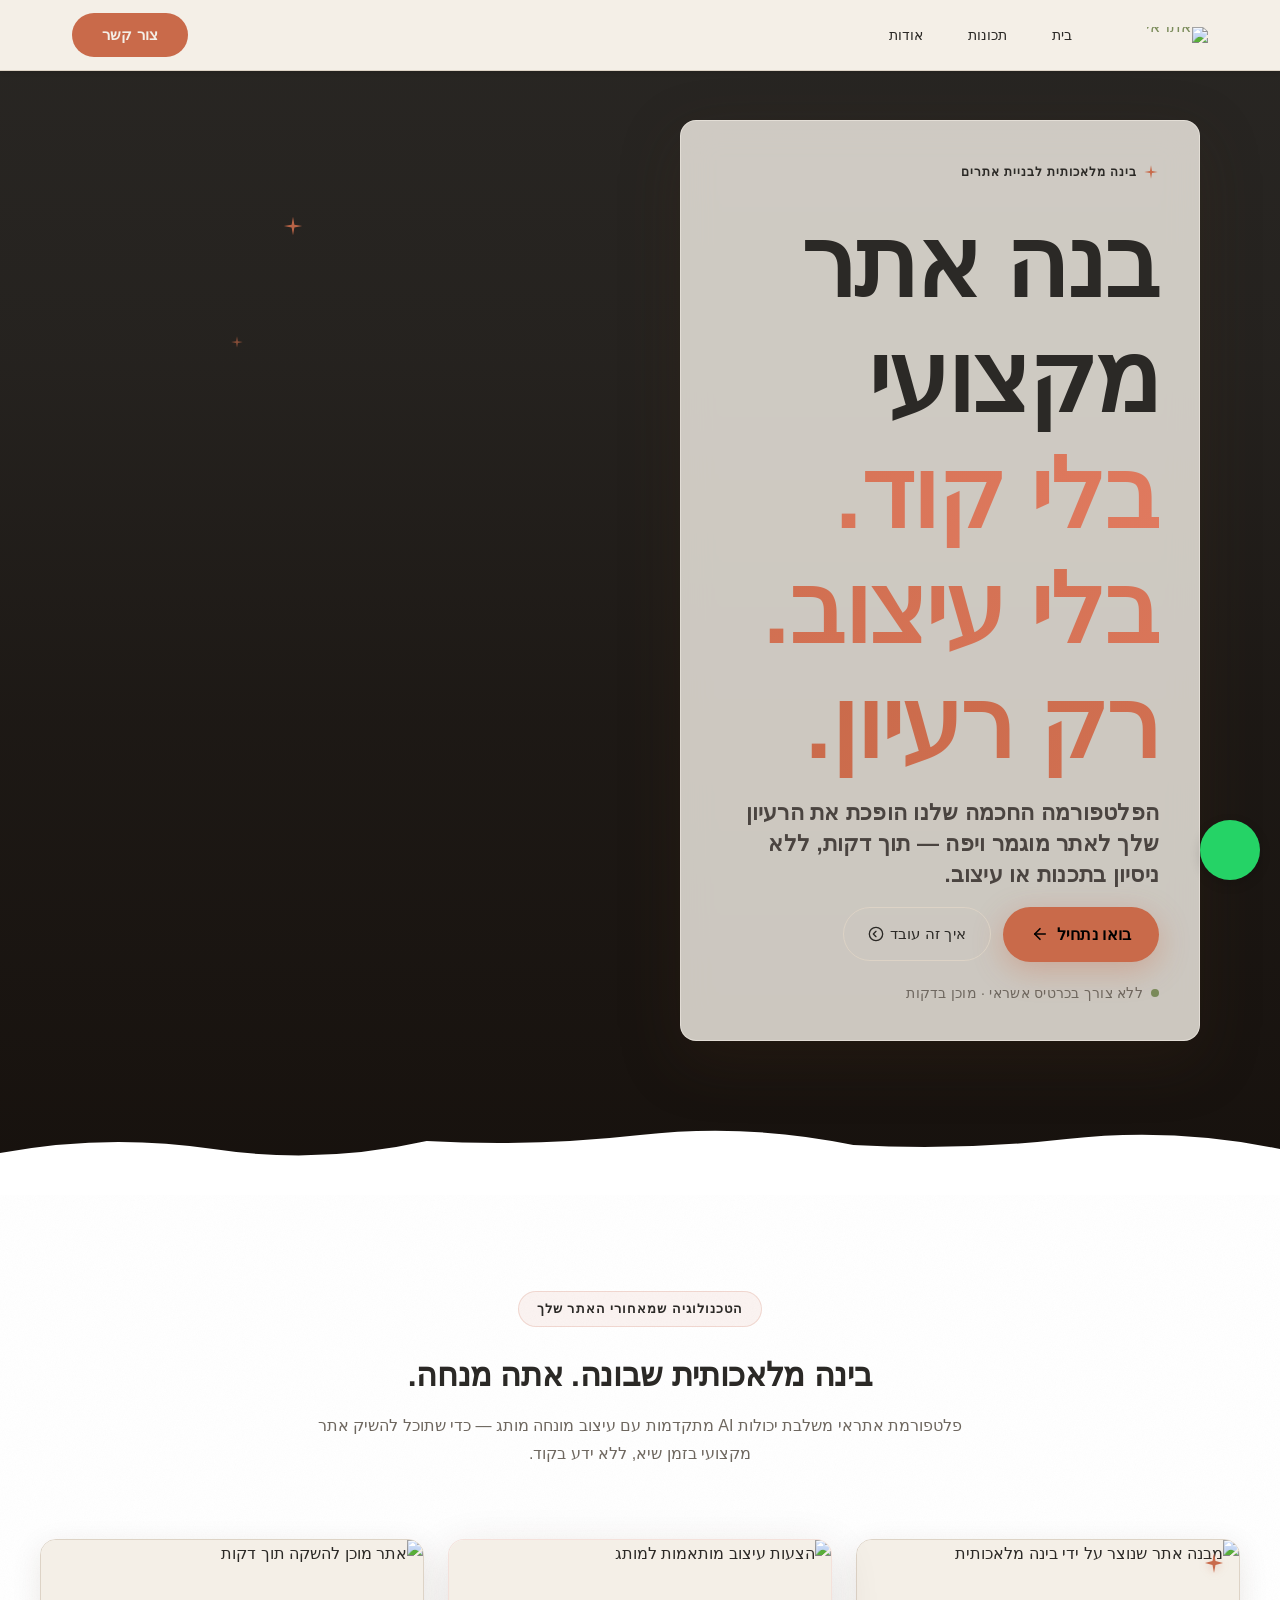
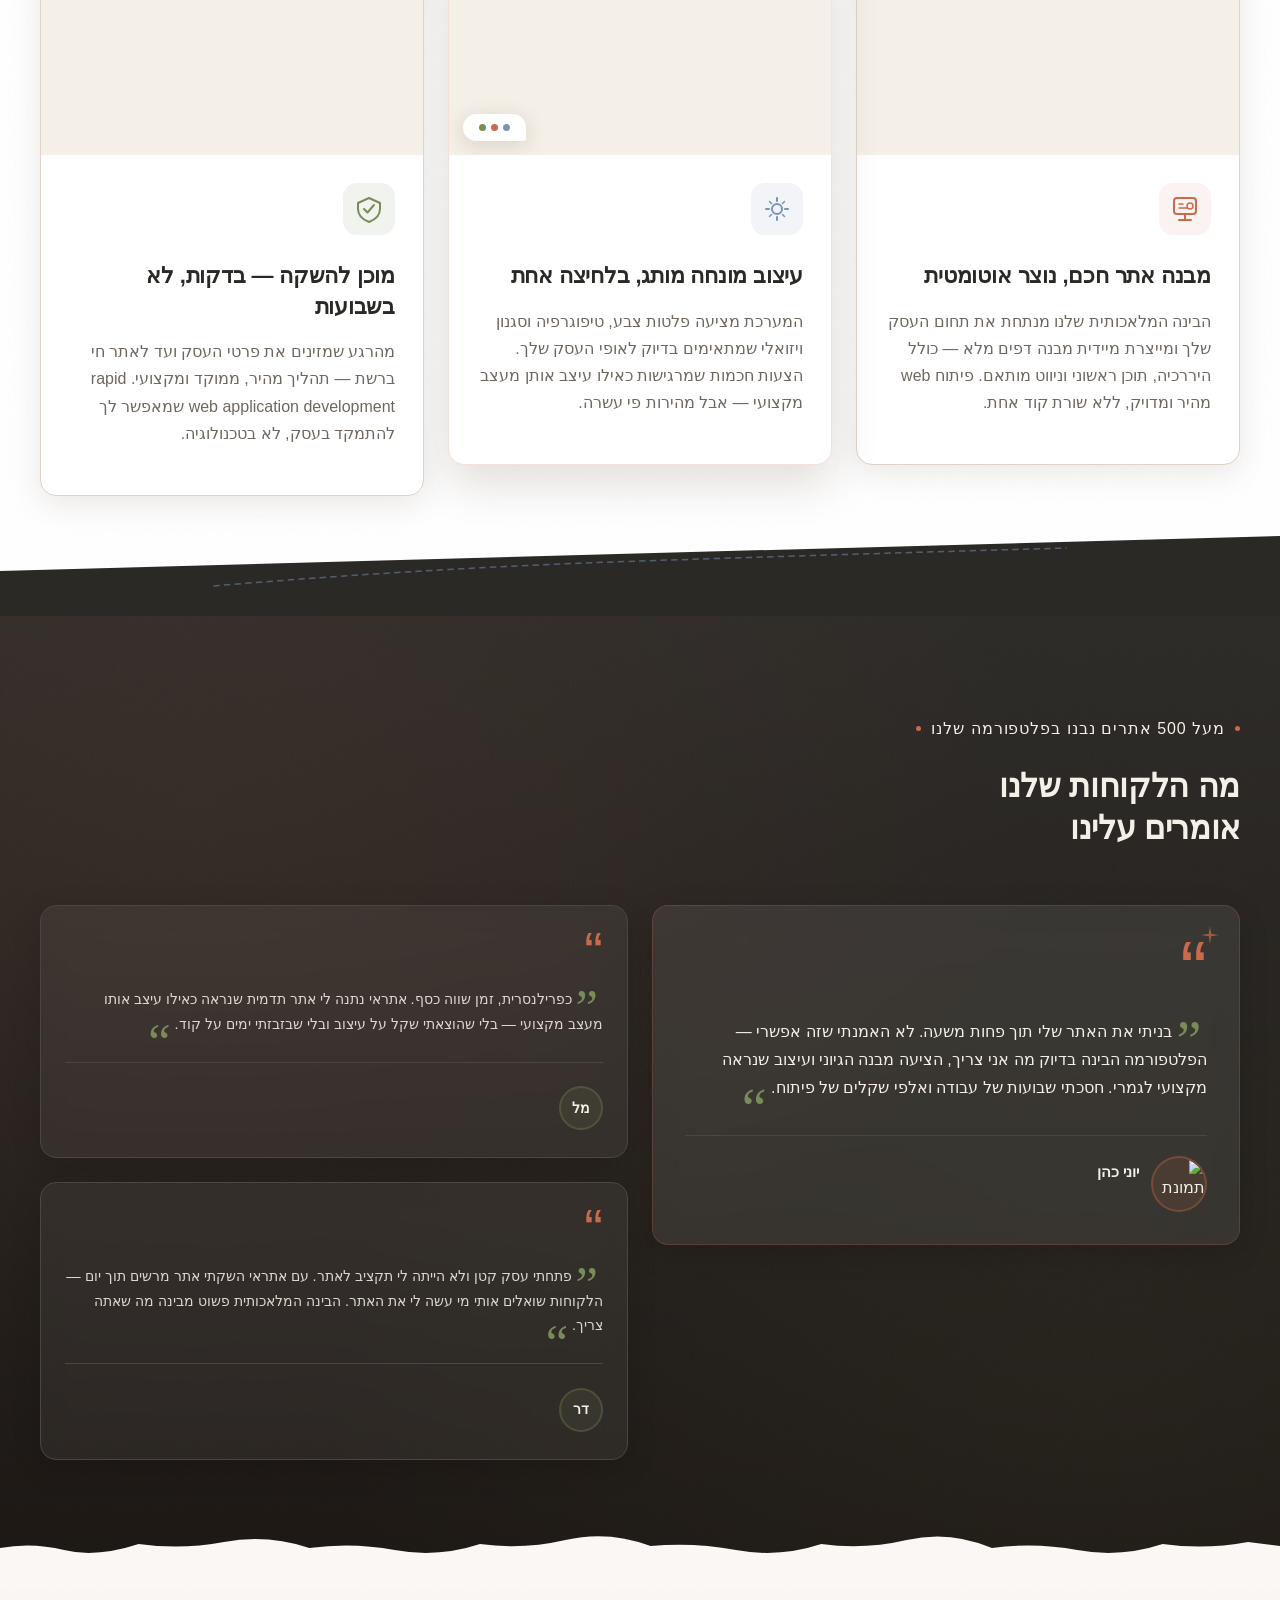
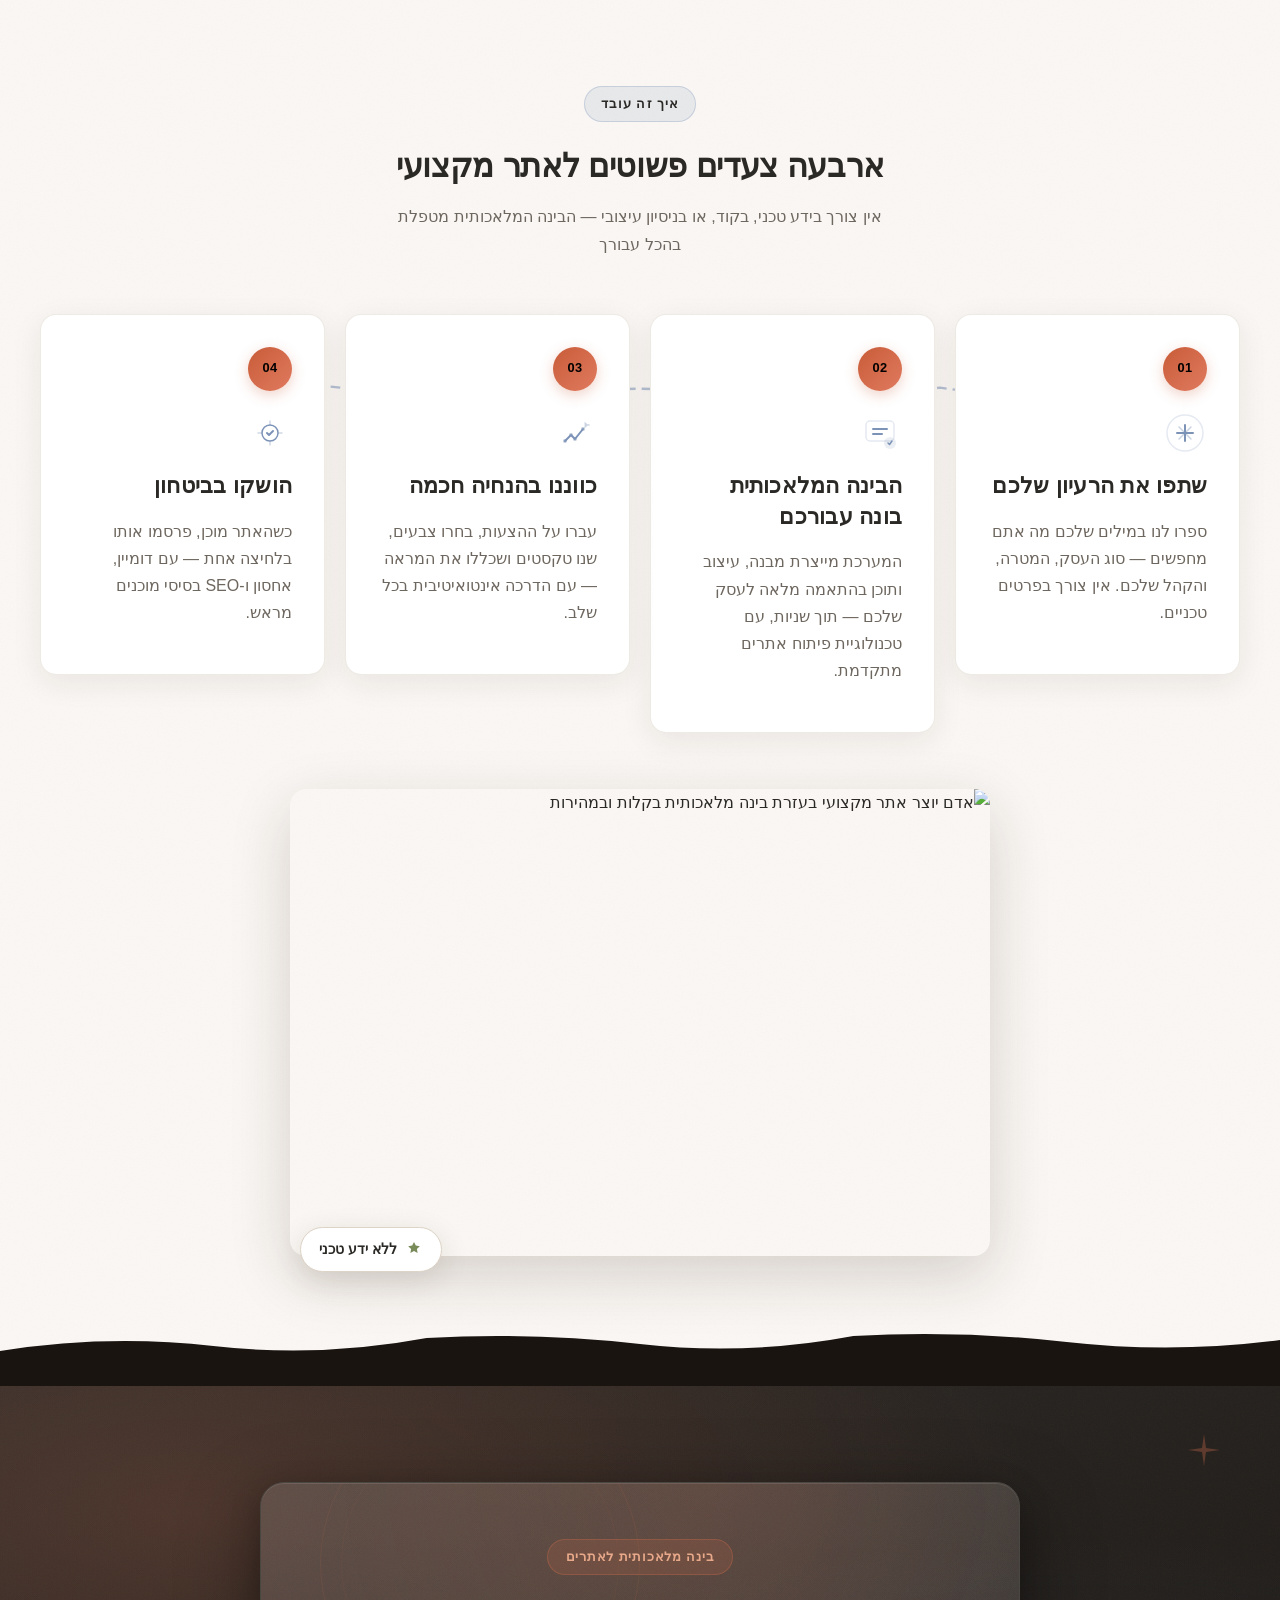
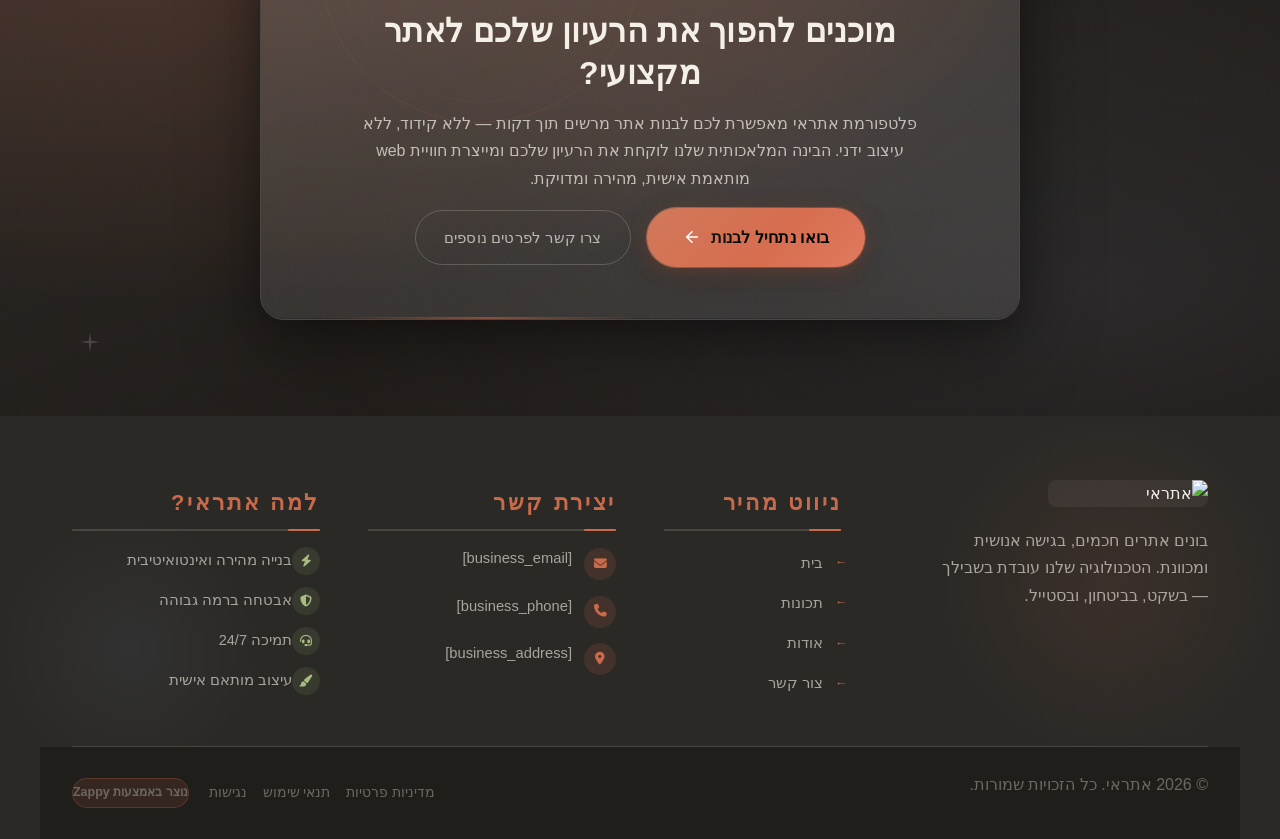
==== commit ff767882: "Background sync: Progressive GitHub Sync" ====
--- a/index.html
+++ b/index.html
@@ -223,14 +223,14 @@
     <meta name="twitter:card" content="summary_large_image">
     <meta name="twitter:title" content="angular web development — אתראי">
     <meta name="twitter:description" content="אתראי משנה את עולם פיתוח האתרים עם בינה מלאכותית מתקדמת. צור אתר מקצועי במהירות מדהימה ללא קידוד, ללא עיצוב ידני — פשוט תן לטכנולוגיה לעבוד בשבילך!">
-    <meta property="og:type" content="website">
-  <meta property="og:locale" content="he_IL">
-  
-  
-  
-  
-  
-  <link rel="stylesheet" href="https://cdnjs.cloudflare.com/ajax/libs/font-awesome/6.4.0/css/all.min.css">
+    <meta property="og:type" content="website" />
+  <meta property="og:locale" content="he_IL" />
+  
+  
+  
+  
+  
+  <link rel="stylesheet" href="https://cdnjs.cloudflare.com/ajax/libs/font-awesome/6.4.0/css/all.min.css" />
   <style>
     .skip-link { position: absolute; top: 0; left: 0; transform: translateY(-200%); padding: 12px 18px; background: var(--bg-dark, #1a1a1a); color: var(--text-light, #fff); font-weight: 600; border-radius: 0 0 8px 0; z-index: 10000; }
     .skip-link:focus { transform: none; outline: 2px solid var(--ring, #fff); outline-offset: 2px; }
@@ -240,15 +240,15 @@
 
   
     <!-- Favicons -->
-    <link rel="icon" type="image/x-icon" href="/assets/favicon.ico">
-    <link rel="icon" type="image/png" sizes="16x16" href="/assets/favicon-16x16.png">
-    <link rel="icon" type="image/png" sizes="32x32" href="/assets/favicon-32x32.png">
-    <link rel="icon" type="image/png" sizes="48x48" href="/assets/favicon-48x48.png">
-    <link rel="icon" type="image/png" sizes="192x192" href="/assets/favicon-192x192.png">
-    <link rel="icon" type="image/png" sizes="512x512" href="/assets/favicon-512x512.png">
-    <link rel="apple-touch-icon" href="/assets/apple-touch-icon.png">
+    <link rel="icon" type="image/x-icon" href="/assets/favicon.ico" />
+    <link rel="icon" type="image/png" sizes="16x16" href="/assets/favicon-16x16.png" />
+    <link rel="icon" type="image/png" sizes="32x32" href="/assets/favicon-32x32.png" />
+    <link rel="icon" type="image/png" sizes="48x48" href="/assets/favicon-48x48.png" />
+    <link rel="icon" type="image/png" sizes="192x192" href="/assets/favicon-192x192.png" />
+    <link rel="icon" type="image/png" sizes="512x512" href="/assets/favicon-512x512.png" />
+    <link rel="apple-touch-icon" href="/assets/apple-touch-icon.png" />
     <!-- Cookie Consent -->
-    <link rel="stylesheet" href="https://cdn.jsdelivr.net/npm/vanilla-cookieconsent@3/dist/cookieconsent.css">
+    <link rel="stylesheet" href="https://cdn.jsdelivr.net/npm/vanilla-cookieconsent@3/dist/cookieconsent.css" />
     <script src="https://cdn.jsdelivr.net/npm/vanilla-cookieconsent@3/dist/cookieconsent.umd.js"></script>
     <!-- Mickidum Accessibility Toolbar -->
     <script src="https://cdn.jsdelivr.net/gh/mickidum/acc_toolbar/acctoolbar/acctoolbar.min.js"></script>
@@ -346,22 +346,22 @@
   <nav class="navbar" dir="rtl">
   <button class="mobile-toggle" id="mobileToggle" aria-label="Menu">
     <svg class="hamburger-icon" width="24" height="24" viewBox="0 0 24 24" fill="none">
-      <path d="M3 12h18M3 6h18M3 18h18" stroke="currentColor" stroke-width="2" stroke-linecap="round"></path>
+      <path d="M3 12h18M3 6h18M3 18h18" stroke="currentColor" stroke-width="2" stroke-linecap="round"/>
     </svg>
     <svg class="close-icon" width="24" height="24" viewBox="0 0 24 24" fill="none" style="display: none;">
-      <path d="M18 6L6 18M6 6l12 12" stroke="currentColor" stroke-width="2" stroke-linecap="round"></path>
+      <path d="M18 6L6 18M6 6l12 12" stroke="currentColor" stroke-width="2" stroke-linecap="round"/>
     </svg>
   </button>
 
-  <button class="phone-header-btn" data-phone="" aria-label="Call">
+  <button class="phone-header-btn" data-phone aria-label="Call">
     <svg width="20" height="20" viewBox="0 0 24 24" fill="currentColor">
-      <path d="M22 16.92v3a2 2 0 0 1-2.18 2 19.79 19.79 0 0 1-8.63-3.07 19.5 19.5 0 0 1-6-6 19.79 19.79 0 0 1-3.07-8.67A2 2 0 0 1 4.11 2h3a2 2 0 0 1 2 1.72 12.84 12.84 0 0 0 .7 2.81 2 2 0 0 1-.45 2.11L8.09 9.91a16 16 0 0 0 6 6l1.27-1.27a2 2 0 0 1 2.11-.45 12.84 12.84 0 0 0 2.81.7A2 2 0 0 1 22 16.92z"></path>
+      <path d="M22 16.92v3a2 2 0 0 1-2.18 2 19.79 19.79 0 0 1-8.63-3.07 19.5 19.5 0 0 1-6-6 19.79 19.79 0 0 1-3.07-8.67A2 2 0 0 1 4.11 2h3a2 2 0 0 1 2 1.72 12.84 12.84 0 0 0 .7 2.81 2 2 0 0 1-.45 2.11L8.09 9.91a16 16 0 0 0 6 6l1.27-1.27a2 2 0 0 1 2.11-.45 12.84 12.84 0 0 0 2.81.7A2 2 0 0 1 22 16.92z"/>
     </svg>
   </button>
 
   <div class="nav-container">
     <div class="nav-right-group"><div class="nav-brand">
-      <a href="/" class="logo-link"><img class="logo" src="/assets/site-----image-1.webp" alt="אתראי"></a>
+      <a href="/" class="logo-link"><img class="logo" src="/assets/site-----image-1.webp" alt="אתראי" /></a>
     </div><ul class="nav-menu" id="navMenu"><li><a href="/">בית</a></li><li><a href="/features">תכונות</a></li><li><a href="/about">אודות</a></li></ul></div>
 
     
@@ -815,7 +815,7 @@
     <section data-band-index="0" class="index-hero-section" data-layout-spec="בית-hero" dir="rtl" data-hero-type="fullscreen-scrim">
   <!-- Background image layer -->
   <div class="index-hero-bg" aria-hidden="true">
-    <img loading="eager" fetchpriority="high" data-hero-bg="true" data-placeholder="index-hero-image-1" data-context="Warm editorial workspace scene: a wooden desk bathed in soft golden-hour sunlight with a laptop showing a beautiful modern website UI, a notebook, a warm coffee mug, shallow depth of field, muted warm tones, tactile textures, creative professional environment, technology and web development context, photorealistic, cinematic composition" width="1440" height="900" src="/assets/site-index-hero-image-1.webp" alt="סביבת עבודה יצירתית עם מחשב נייד המציג עיצוב אתר מודרני" class="index-hero-bg-img">
+    <img loading="eager" fetchpriority="high" data-hero-bg="true" data-placeholder="index-hero-image-1" data-context="Warm editorial workspace scene: a wooden desk bathed in soft golden-hour sunlight with a laptop showing a beautiful modern website UI, a notebook, a warm coffee mug, shallow depth of field, muted warm tones, tactile textures, creative professional environment, technology and web development context, photorealistic, cinematic composition" width="1440" height="900" src="/assets/site-index-hero-image-1.webp" alt="סביבת עבודה יצירתית עם מחשב נייד המציג עיצוב אתר מודרני" class="index-hero-bg-img" />
   </div>
 
   <!-- Scrim overlay -->
@@ -823,10 +823,10 @@
 
   <!-- Sparkle accent decoration -->
   <svg class="index-hero-sparkle index-hero-sparkle-1" aria-hidden="true" data-no-icon-edit="true" viewBox="0 0 24 24" width="22" height="22" xmlns="http://www.w3.org/2000/svg">
-    <path d="M12 2 L13.5 10.5 L22 12 L13.5 13.5 L12 22 L10.5 13.5 L2 12 L10.5 10.5 Z" fill="#C96A4A" opacity="0.9"></path>
+    <path d="M12 2 L13.5 10.5 L22 12 L13.5 13.5 L12 22 L10.5 13.5 L2 12 L10.5 10.5 Z" fill="#C96A4A" opacity="0.9"/>
   </svg>
   <svg class="index-hero-sparkle index-hero-sparkle-2" aria-hidden="true" data-no-icon-edit="true" viewBox="0 0 24 24" width="14" height="14" xmlns="http://www.w3.org/2000/svg">
-    <path d="M12 2 L13.5 10.5 L22 12 L13.5 13.5 L12 22 L10.5 13.5 L2 12 L10.5 10.5 Z" fill="#C96A4A" opacity="0.6"></path>
+    <path d="M12 2 L13.5 10.5 L22 12 L13.5 13.5 L12 22 L10.5 13.5 L2 12 L10.5 10.5 Z" fill="#C96A4A" opacity="0.6"/>
   </svg>
 
   <!-- Main content -->
@@ -834,21 +834,21 @@
     <div class="index-hero-card">
       <span class="index-hero-label">
         <svg aria-hidden="true" data-no-icon-edit="true" width="16" height="16" viewBox="0 0 24 24" fill="none" xmlns="http://www.w3.org/2000/svg" style="display:inline-block;vertical-align:middle;">
-          <path d="M12 2 L13.5 10.5 L22 12 L13.5 13.5 L12 22 L10.5 13.5 L2 12 L10.5 10.5 Z" fill="#C96A4A"></path>
+          <path d="M12 2 L13.5 10.5 L22 12 L13.5 13.5 L12 22 L10.5 13.5 L2 12 L10.5 10.5 Z" fill="#C96A4A"/>
         </svg>
         בינה מלאכותית לבניית אתרים
       </span>
 
-      <h1 class="index-hero-h1">בנה אתר מקצועי<br><span class="index-hero-h1-accent">בלי קוד. בלי עיצוב. רק רעיון.</span></h1>
+      <h1 class="index-hero-h1">בנה אתר מקצועי<br /><span class="index-hero-h1-accent">בלי קוד. בלי עיצוב. רק רעיון.</span></h1>
 
       <h3 class="index-hero-subtitle">הפלטפורמה החכמה שלנו הופכת את הרעיון שלך לאתר מוגמר ויפה — תוך דקות, ללא ניסיון בתכנות או עיצוב.</h3>
 
       <div class="index-hero-ctas">
         <a href="/contact" class="index-hero-btn-primary">בואו נתחיל
-          <svg aria-hidden="true" data-no-icon-edit="true" width="18" height="18" viewBox="0 0 24 24" fill="none" stroke="currentColor" stroke-width="2.2" stroke-linecap="round" stroke-linejoin="round"><line x1="19" y1="12" x2="5" y2="12"></line><polyline points="12 19 5 12 12 5"></polyline></svg>
+          <svg aria-hidden="true" data-no-icon-edit="true" width="18" height="18" viewBox="0 0 24 24" fill="none" stroke="currentColor" stroke-width="2.2" stroke-linecap="round" stroke-linejoin="round"><line x1="19" y1="12" x2="5" y2="12"/><polyline points="12 19 5 12 12 5"/></svg>
         </a>
         <a href="/features" class="index-hero-btn-secondary">איך זה עובד
-          <svg aria-hidden="true" data-no-icon-edit="true" width="16" height="16" viewBox="0 0 24 24" fill="none" stroke="currentColor" stroke-width="2" stroke-linecap="round" stroke-linejoin="round"><circle cx="12" cy="12" r="10"></circle><polyline points="12 8 8 12 12 16"></polyline></svg>
+          <svg aria-hidden="true" data-no-icon-edit="true" width="16" height="16" viewBox="0 0 24 24" fill="none" stroke="currentColor" stroke-width="2" stroke-linecap="round" stroke-linejoin="round"><circle cx="12" cy="12" r="10"/><polyline points="12 8 8 12 12 16"/></svg>
         </a>
       </div>
 
@@ -862,7 +862,7 @@
   <!-- Bottom wave divider -->
   <div class="index-hero-divider-wrapper" aria-hidden="true">
     <svg data-no-icon-edit="true" aria-hidden="true" viewBox="0 0 1440 90" preserveAspectRatio="none" xmlns="http://www.w3.org/2000/svg">
-      <path d="M0,90 L0,48 Q120,28 240,44 T480,36 Q600,42 720,30 T960,40 Q1080,46 1200,34 T1440,44 L1440,90 Z" fill="#FFFFFF"></path>
+      <path d="M0,90 L0,48 Q120,28 240,44 T480,36 Q600,42 720,30 T960,40 Q1080,46 1200,34 T1440,44 L1440,90 Z" fill="#FFFFFF"/>
     </svg>
   </div>
 </section>
@@ -885,19 +885,19 @@
       <!-- Card 1 -->
       <article class="index-features-card index-features-card--left">
         <div class="index-features-card-image-wrap">
-          <img loading="lazy" decoding="async" data-placeholder="index-features-image-1" data-context="A clean UI screenshot showing an AI-generated website structure wireframe on a warm cream background — minimal, modern, with labeled content blocks and a soft terracotta highlight on the active section. Feels approachable and intelligent, not technical." width="560" height="320" src="/assets/site-index-features-image-1.webp" alt="מבנה אתר שנוצר על ידי בינה מלאכותית">
+          <img loading="lazy" decoding="async" data-placeholder="index-features-image-1" data-context="A clean UI screenshot showing an AI-generated website structure wireframe on a warm cream background — minimal, modern, with labeled content blocks and a soft terracotta highlight on the active section. Feels approachable and intelligent, not technical." width="560" height="320" src="/assets/site-index-features-image-1.webp" alt="מבנה אתר שנוצר על ידי בינה מלאכותית" />
           <!-- Sparkle accent -->
           <svg class="index-features-sparkle" data-no-icon-edit="true" aria-hidden="true" width="22" height="22" viewBox="0 0 22 22" fill="none" xmlns="http://www.w3.org/2000/svg">
-            <path d="M11 1 L12.5 9 L20 11 L12.5 13 L11 21 L9.5 13 L2 11 L9.5 9 Z" fill="#C96A4A"></path>
+            <path d="M11 1 L12.5 9 L20 11 L12.5 13 L11 21 L9.5 13 L2 11 L9.5 9 Z" fill="#C96A4A"/>
           </svg>
         </div>
         <div class="index-features-card-body">
           <div class="index-features-card-icon">
             <svg data-element-type="icon" data-icon-type="svg" width="28" height="28" viewBox="0 0 28 28" fill="none" xmlns="http://www.w3.org/2000/svg">
-              <rect x="3" y="3" width="22" height="16" rx="3" stroke="currentColor" stroke-width="2"></rect>
-              <path d="M8 25h12M14 19v6" stroke="currentColor" stroke-width="2" stroke-linecap="round"></path>
-              <path d="M8 9h4M8 13h8" stroke="currentColor" stroke-width="1.5" stroke-linecap="round"></path>
-              <circle cx="19" cy="11" r="3" stroke="currentColor" stroke-width="1.5"></circle>
+              <rect x="3" y="3" width="22" height="16" rx="3" stroke="currentColor" stroke-width="2"/>
+              <path d="M8 25h12M14 19v6" stroke="currentColor" stroke-width="2" stroke-linecap="round"/>
+              <path d="M8 9h4M8 13h8" stroke="currentColor" stroke-width="1.5" stroke-linecap="round"/>
+              <circle cx="19" cy="11" r="3" stroke="currentColor" stroke-width="1.5"/>
             </svg>
           </div>
           <h3 class="index-features-card-title">מבנה אתר חכם, נוצר אוטומטית</h3>
@@ -908,7 +908,7 @@
       <!-- Card 2 — center, raised -->
       <article class="index-features-card index-features-card--center">
         <div class="index-features-card-image-wrap">
-          <img loading="lazy" decoding="async" data-placeholder="index-features-image-2" data-context="A warm UI panel showing brand color palette swatches, font pairings, and style suggestions displayed on a soft cream card interface. The design feels editorial and curated, with dusty blue and terracotta tones visible in the palette chips. Approachable, not overwhelming." width="560" height="320" src="/assets/site-index-features-image-2.webp" alt="הצעות עיצוב מותאמות למותג">
+          <img loading="lazy" decoding="async" data-placeholder="index-features-image-2" data-context="A warm UI panel showing brand color palette swatches, font pairings, and style suggestions displayed on a soft cream card interface. The design feels editorial and curated, with dusty blue and terracotta tones visible in the palette chips. Approachable, not overwhelming." width="560" height="320" src="/assets/site-index-features-image-2.webp" alt="הצעות עיצוב מותאמות למותג" />
           <!-- Chat bubble decoration -->
           <div class="index-features-chat-bubble" aria-hidden="true">
             <span></span><span></span><span></span>
@@ -917,9 +917,9 @@
         <div class="index-features-card-body">
           <div class="index-features-card-icon index-features-card-icon--accent">
             <svg data-element-type="icon" data-icon-type="svg" width="28" height="28" viewBox="0 0 28 28" fill="none" xmlns="http://www.w3.org/2000/svg">
-              <circle cx="14" cy="14" r="5" stroke="currentColor" stroke-width="2"></circle>
-              <path d="M14 3v3M14 22v3M3 14h3M22 14h3" stroke="currentColor" stroke-width="2" stroke-linecap="round"></path>
-              <path d="M6.5 6.5l2 2M19.5 19.5l2 2M6.5 21.5l2-2M19.5 8.5l2-2" stroke="currentColor" stroke-width="1.5" stroke-linecap="round"></path>
+              <circle cx="14" cy="14" r="5" stroke="currentColor" stroke-width="2"/>
+              <path d="M14 3v3M14 22v3M3 14h3M22 14h3" stroke="currentColor" stroke-width="2" stroke-linecap="round"/>
+              <path d="M6.5 6.5l2 2M19.5 19.5l2 2M6.5 21.5l2-2M19.5 8.5l2-2" stroke="currentColor" stroke-width="1.5" stroke-linecap="round"/>
             </svg>
           </div>
           <h3 class="index-features-card-title">עיצוב מונחה מותג, בלחיצה אחת</h3>
@@ -930,13 +930,13 @@
       <!-- Card 3 -->
       <article class="index-features-card index-features-card--right">
         <div class="index-features-card-image-wrap">
-          <img loading="lazy" decoding="async" data-placeholder="index-features-image-3" data-context="A polished website preview on a laptop screen, showing a finished professional homepage with a hero section, clean navigation, and warm cream tones. The laptop sits on a minimal desk surface. The image conveys speed, completion, and professional quality — ready to launch." width="560" height="320" src="/assets/site-index-features-image-3.webp" alt="אתר מוכן להשקה תוך דקות">
+          <img loading="lazy" decoding="async" data-placeholder="index-features-image-3" data-context="A polished website preview on a laptop screen, showing a finished professional homepage with a hero section, clean navigation, and warm cream tones. The laptop sits on a minimal desk surface. The image conveys speed, completion, and professional quality — ready to launch." width="560" height="320" src="/assets/site-index-features-image-3.webp" alt="אתר מוכן להשקה תוך דקות" />
         </div>
         <div class="index-features-card-body">
           <div class="index-features-card-icon index-features-card-icon--olive">
             <svg data-element-type="icon" data-icon-type="svg" width="28" height="28" viewBox="0 0 28 28" fill="none" xmlns="http://www.w3.org/2000/svg">
-              <path d="M14 3L25 8v6c0 6-4.5 10.5-11 13C7.5 24.5 3 20 3 14V8L14 3z" stroke="currentColor" stroke-width="2" stroke-linejoin="round"></path>
-              <path d="M9 14l3.5 3.5L19 10" stroke="currentColor" stroke-width="2" stroke-linecap="round" stroke-linejoin="round"></path>
+              <path d="M14 3L25 8v6c0 6-4.5 10.5-11 13C7.5 24.5 3 20 3 14V8L14 3z" stroke="currentColor" stroke-width="2" stroke-linejoin="round"/>
+              <path d="M9 14l3.5 3.5L19 10" stroke="currentColor" stroke-width="2" stroke-linecap="round" stroke-linejoin="round"/>
             </svg>
           </div>
           <h3 class="index-features-card-title">מוכן להשקה — בדקות, לא בשבועות</h3>
@@ -953,9 +953,9 @@
     <!-- Sketched connector line -->
     <svg class="index-features-connector" data-no-icon-edit="true" aria-hidden="true" viewBox="0 0 1200 100" preserveAspectRatio="none" xmlns="http://www.w3.org/2000/svg">
       <!-- Diagonal fill into dark section -->
-      <path d="M0,100 L0,55 L1200,20 L1200,100 Z" fill="#2B2926"></path>
+      <path d="M0,100 L0,55 L1200,20 L1200,100 Z" fill="#2B2926"/>
       <!-- Sketched accent connector line -->
-      <path d="M200,70 Q400,52 600,45 Q800,38 1000,32" stroke="var(--secondary)" stroke-width="1.5" fill="#2B2926" stroke-dasharray="6 4" opacity="0.5"></path>
+      <path d="M200,70 Q400,52 600,45 Q800,38 1000,32" stroke="var(--secondary)" stroke-width="1.5" fill="#2B2926" stroke-dasharray="6 4" opacity="0.5"/>
     </svg>
   </div>
 </section>
@@ -973,7 +973,7 @@
         מעל 500 אתרים נבנו בפלטפורמה שלנו
         <span class="index-testimonials-section__trust-dot" aria-hidden="true"></span>
       </p>
-      <h2 class="index-testimonials-section__title">מה הלקוחות שלנו<br>אומרים עלינו</h2>
+      <h2 class="index-testimonials-section__title">מה הלקוחות שלנו<br />אומרים עלינו</h2>
     </div>
 
     <!-- Quotes Grid -->
@@ -987,7 +987,7 @@
         </blockquote>
         <footer class="index-testimonials-section__author">
           <div class="index-testimonials-section__avatar" aria-hidden="true">
-            <img loading="lazy" decoding="async" data-placeholder="index-testimonials-image-1" data-context="Abstract warm identity marker for a startup founder testimonial — a soft circular portrait illustration in warm terracotta and cream tones, minimal and modern, suitable for a dark charcoal background, technology web development context" width="56" height="56" src="/assets/site-index-testimonials-image-1.webp" alt="תמונת פרופיל של יוני כהן">
+            <img loading="lazy" decoding="async" data-placeholder="index-testimonials-image-1" data-context="Abstract warm identity marker for a startup founder testimonial — a soft circular portrait illustration in warm terracotta and cream tones, minimal and modern, suitable for a dark charcoal background, technology web development context" width="56" height="56" src="/assets/site-index-testimonials-image-1.webp" alt="תמונת פרופיל של יוני כהן" />
           </div>
           <div class="index-testimonials-section__author-info">
             <strong class="index-testimonials-section__author-name">יוני כהן</strong>
@@ -996,7 +996,7 @@
         </footer>
         <!-- Sparkle decoration -->
         <svg class="index-testimonials-section__sparkle" data-no-icon-edit="true" aria-hidden="true" width="18" height="18" viewBox="0 0 18 18" fill="none" xmlns="http://www.w3.org/2000/svg">
-          <path d="M9 0 L10.2 7.8 L18 9 L10.2 10.2 L9 18 L7.8 10.2 L0 9 L7.8 7.8 Z" fill="#C96A4A" opacity="0.7"></path>
+          <path d="M9 0 L10.2 7.8 L18 9 L10.2 10.2 L9 18 L7.8 10.2 L0 9 L7.8 7.8 Z" fill="#C96A4A" opacity="0.7"/>
         </svg>
       </article>
 
@@ -1047,7 +1047,7 @@
   <!-- Torn-paper bottom divider transitioning to light section -->
   <div class="index-testimonials-section__divider-wrapper">
     <svg data-no-icon-edit="true" aria-hidden="true" viewBox="0 0 1200 90" preserveAspectRatio="none" xmlns="http://www.w3.org/2000/svg">
-      <path d="M0,90 L0,48 Q30,42 60,50 T130,44 Q170,50 210,42 T290,48 Q330,42 370,50 T450,44 Q490,50 530,40 T610,46 Q650,42 690,50 T770,44 Q810,50 850,40 T930,48 Q970,42 1010,50 T1090,44 Q1130,50 1170,42 L1200,46 L1200,90 Z" fill="#FAF7F4"></path>
+      <path d="M0,90 L0,48 Q30,42 60,50 T130,44 Q170,50 210,42 T290,48 Q330,42 370,50 T450,44 Q490,50 530,40 T610,46 Q650,42 690,50 T770,44 Q810,50 850,40 T930,48 Q970,42 1010,50 T1090,44 Q1130,50 1170,42 L1200,46 L1200,90 Z" fill="#FAF7F4"/>
     </svg>
   </div>
 
@@ -1071,7 +1071,7 @@
       <!-- Connector line (desktop only) -->
       <div class="index-process-connector" aria-hidden="true">
         <svg data-no-icon-edit="true" aria-hidden="true" viewBox="0 0 900 40" preserveAspectRatio="none" xmlns="http://www.w3.org/2000/svg">
-          <path d="M900,20 Q850,14 800,20 T700,18 Q650,24 600,18 T500,22 Q450,16 400,22 T300,18 Q250,24 200,18 T100,22 Q50,16 0,20" stroke="#7C93B7" stroke-width="2" fill="none" stroke-dasharray="8,5" opacity="0.55"></path>
+          <path d="M900,20 Q850,14 800,20 T700,18 Q650,24 600,18 T500,22 Q450,16 400,22 T300,18 Q250,24 200,18 T100,22 Q50,16 0,20" stroke="#7C93B7" stroke-width="2" fill="none" stroke-dasharray="8,5" opacity="0.55"/>
         </svg>
       </div>
 
@@ -1082,9 +1082,9 @@
         </div>
         <div class="index-process-card-icon">
           <svg data-element-type="icon" data-icon-type="svg" width="40" height="40" viewBox="0 0 40 40" fill="none" xmlns="http://www.w3.org/2000/svg" aria-hidden="true">
-            <circle cx="20" cy="20" r="18" stroke="currentColor" stroke-width="1.5" opacity="0.2"></circle>
-            <path d="M12 20h16M20 12v16" stroke="currentColor" stroke-width="2" stroke-linecap="round"></path>
-            <path d="M14 14l12 12M26 14L14 26" stroke="currentColor" stroke-width="1.5" stroke-linecap="round" opacity="0.4"></path>
+            <circle cx="20" cy="20" r="18" stroke="currentColor" stroke-width="1.5" opacity="0.2"/>
+            <path d="M12 20h16M20 12v16" stroke="currentColor" stroke-width="2" stroke-linecap="round"/>
+            <path d="M14 14l12 12M26 14L14 26" stroke="currentColor" stroke-width="1.5" stroke-linecap="round" opacity="0.4"/>
           </svg>
         </div>
         <h3 class="index-process-card-title">שתפו את הרעיון שלכם</h3>
@@ -1098,10 +1098,10 @@
         </div>
         <div class="index-process-card-icon">
           <svg data-element-type="icon" data-icon-type="svg" width="40" height="40" viewBox="0 0 40 40" fill="none" xmlns="http://www.w3.org/2000/svg" aria-hidden="true">
-            <rect x="6" y="8" width="28" height="20" rx="4" stroke="currentColor" stroke-width="1.5" opacity="0.2"></rect>
-            <path d="M13 16h14M13 21h9" stroke="currentColor" stroke-width="2" stroke-linecap="round"></path>
-            <circle cx="30" cy="30" r="6" fill="currentColor" opacity="0.15"></circle>
-            <path d="M28 30l1.5 1.5L32 28" stroke="currentColor" stroke-width="1.5" stroke-linecap="round" stroke-linejoin="round"></path>
+            <rect x="6" y="8" width="28" height="20" rx="4" stroke="currentColor" stroke-width="1.5" opacity="0.2"/>
+            <path d="M13 16h14M13 21h9" stroke="currentColor" stroke-width="2" stroke-linecap="round"/>
+            <circle cx="30" cy="30" r="6" fill="currentColor" opacity="0.15"/>
+            <path d="M28 30l1.5 1.5L32 28" stroke="currentColor" stroke-width="1.5" stroke-linecap="round" stroke-linejoin="round"/>
           </svg>
         </div>
         <h3 class="index-process-card-title">הבינה המלאכותית בונה עבורכם</h3>
@@ -1115,12 +1115,12 @@
         </div>
         <div class="index-process-card-icon">
           <svg data-element-type="icon" data-icon-type="svg" width="40" height="40" viewBox="0 0 40 40" fill="none" xmlns="http://www.w3.org/2000/svg" aria-hidden="true">
-            <path d="M10 28l6-6 4 4 8-10" stroke="currentColor" stroke-width="2" stroke-linecap="round" stroke-linejoin="round"></path>
-            <circle cx="10" cy="28" r="2" fill="currentColor" opacity="0.5"></circle>
-            <circle cx="16" cy="22" r="2" fill="currentColor" opacity="0.5"></circle>
-            <circle cx="20" cy="26" r="2" fill="currentColor" opacity="0.5"></circle>
-            <circle cx="28" cy="16" r="2" fill="currentColor" opacity="0.5"></circle>
-            <path d="M30 10l2 2-2 2M34 12h-4" stroke="currentColor" stroke-width="1.5" stroke-linecap="round" opacity="0.4"></path>
+            <path d="M10 28l6-6 4 4 8-10" stroke="currentColor" stroke-width="2" stroke-linecap="round" stroke-linejoin="round"/>
+            <circle cx="10" cy="28" r="2" fill="currentColor" opacity="0.5"/>
+            <circle cx="16" cy="22" r="2" fill="currentColor" opacity="0.5"/>
+            <circle cx="20" cy="26" r="2" fill="currentColor" opacity="0.5"/>
+            <circle cx="28" cy="16" r="2" fill="currentColor" opacity="0.5"/>
+            <path d="M30 10l2 2-2 2M34 12h-4" stroke="currentColor" stroke-width="1.5" stroke-linecap="round" opacity="0.4"/>
           </svg>
         </div>
         <h3 class="index-process-card-title">כווננו בהנחיה חכמה</h3>
@@ -1134,9 +1134,9 @@
         </div>
         <div class="index-process-card-icon">
           <svg data-element-type="icon" data-icon-type="svg" width="40" height="40" viewBox="0 0 40 40" fill="none" xmlns="http://www.w3.org/2000/svg" aria-hidden="true">
-            <path d="M20 8v4M20 28v4M8 20h4M28 20h4" stroke="currentColor" stroke-width="1.5" stroke-linecap="round" opacity="0.35"></path>
-            <circle cx="20" cy="20" r="8" stroke="currentColor" stroke-width="1.5"></circle>
-            <path d="M17 20l2 2 4-4" stroke="currentColor" stroke-width="2" stroke-linecap="round" stroke-linejoin="round"></path>
+            <path d="M20 8v4M20 28v4M8 20h4M28 20h4" stroke="currentColor" stroke-width="1.5" stroke-linecap="round" opacity="0.35"/>
+            <circle cx="20" cy="20" r="8" stroke="currentColor" stroke-width="1.5"/>
+            <path d="M17 20l2 2 4-4" stroke="currentColor" stroke-width="2" stroke-linecap="round" stroke-linejoin="round"/>
           </svg>
         </div>
         <h3 class="index-process-card-title">הושקו בביטחון</h3>
@@ -1147,11 +1147,11 @@
 
     <!-- Supporting image -->
     <div class="index-process-image-wrap">
-      <img loading="lazy" decoding="async" data-placeholder="index-process-image-1" data-context="A warm, human-centered illustration or photograph showing a person casually typing on a laptop, with a glowing AI interface generating a beautiful website layout on screen. Soft cream and terracotta tones, studio-style lighting, calm and approachable mood, no code visible — just a friendly digital creation experience." width="600" height="400" src="/assets/site-index-process-image-1.webp" alt="אדם יוצר אתר מקצועי בעזרת בינה מלאכותית בקלות ובמהירות" class="index-process-img">
+      <img loading="lazy" decoding="async" data-placeholder="index-process-image-1" data-context="A warm, human-centered illustration or photograph showing a person casually typing on a laptop, with a glowing AI interface generating a beautiful website layout on screen. Soft cream and terracotta tones, studio-style lighting, calm and approachable mood, no code visible — just a friendly digital creation experience." width="600" height="400" src="/assets/site-index-process-image-1.webp" alt="אדם יוצר אתר מקצועי בעזרת בינה מלאכותית בקלות ובמהירות" class="index-process-img" />
       <!-- Floating reassurance badge -->
       <div class="index-process-floating-badge" aria-label="אין צורך בידע טכני">
         <svg data-element-type="icon" data-icon-type="svg" width="18" height="18" viewBox="0 0 18 18" fill="none" xmlns="http://www.w3.org/2000/svg" aria-hidden="true">
-          <path d="M9 2l1.8 3.6 4 .6-2.9 2.8.7 4L9 11l-3.6 1.9.7-4L3.2 6.2l4-.6L9 2z" fill="currentColor"></path>
+          <path d="M9 2l1.8 3.6 4 .6-2.9 2.8.7 4L9 11l-3.6 1.9.7-4L3.2 6.2l4-.6L9 2z" fill="currentColor"/>
         </svg>
         <span>ללא ידע טכני</span>
       </div>
@@ -1162,7 +1162,7 @@
   <!-- Bottom divider: terracotta band rising upward -->
   <div class="index-process-divider-wrapper">
     <svg data-no-icon-edit="true" aria-hidden="true" viewBox="0 0 1200 90" preserveAspectRatio="none" xmlns="http://www.w3.org/2000/svg">
-      <path d="M0,90 L0,55 Q100,38 200,50 T400,42 Q500,36 600,48 T800,40 Q900,34 1000,46 T1200,44 L1200,90 Z" fill="#1A1410"></path>
+      <path d="M0,90 L0,55 Q100,38 200,50 T400,42 Q500,36 600,48 T800,40 Q900,34 1000,46 T1200,44 L1200,90 Z" fill="#1A1410"/>
     </svg>
   </div>
 
@@ -1174,10 +1174,10 @@
 
   <!-- Decorative sparkle accents -->
   <svg class="index-cta-sparkle index-cta-sparkle--tr" data-no-icon-edit="true" aria-hidden="true" viewBox="0 0 24 24" xmlns="http://www.w3.org/2000/svg">
-    <path d="M12 0 L13.5 10.5 L24 12 L13.5 13.5 L12 24 L10.5 13.5 L0 12 L10.5 10.5 Z" fill="rgba(201,106,74,0.35)"></path>
+    <path d="M12 0 L13.5 10.5 L24 12 L13.5 13.5 L12 24 L10.5 13.5 L0 12 L10.5 10.5 Z" fill="rgba(201,106,74,0.35)"/>
   </svg>
   <svg class="index-cta-sparkle index-cta-sparkle--bl" data-no-icon-edit="true" aria-hidden="true" viewBox="0 0 24 24" xmlns="http://www.w3.org/2000/svg">
-    <path d="M12 0 L13.5 10.5 L24 12 L13.5 13.5 L12 24 L10.5 13.5 L0 12 L10.5 10.5 Z" fill="rgba(244,239,231,0.18)"></path>
+    <path d="M12 0 L13.5 10.5 L24 12 L13.5 13.5 L12 24 L10.5 13.5 L0 12 L10.5 10.5 Z" fill="rgba(244,239,231,0.18)"/>
   </svg>
 
   <div class="index-cta-container">
@@ -1198,8 +1198,8 @@
         <a href="/contact" class="index-cta-btn-primary">
           <span>בואו נתחיל לבנות</span>
           <svg data-element-type="icon" data-icon-type="svg" width="18" height="18" viewBox="0 0 24 24" fill="none" stroke="currentColor" stroke-width="2.2" stroke-linecap="round" stroke-linejoin="round" aria-hidden="true">
-            <line x1="19" y1="12" x2="5" y2="12"></line>
-            <polyline points="12 19 5 12 12 5"></polyline>
+            <line x1="19" y1="12" x2="5" y2="12"/>
+            <polyline points="12 19 5 12 12 5"/>
           </svg>
         </a>
         <a href="/contact" class="index-cta-btn-secondary">
@@ -1220,7 +1220,7 @@
 
       <!-- Company Info -->
       <div class="footer-col footer-brand">
-        <img src="/assets/technology-web-development-logo.webp" alt="אתראי" class="logo">
+        <img src="/assets/technology-web-development-logo.webp" alt="אתראי" class="logo" />
         <p class="footer-tagline">בונים אתרים חכמים, בגישה אנושית ומכוונת. הטכנולוגיה שלנו עובדת בשבילך — בשקט, בביטחון, ובסטייל.</p>
         <div class="footer-social" aria-label="רשתות חברתיות">
           
@@ -1287,7 +1287,7 @@
 </footer>
   
   <a href="https://wa.me/[whatsapp_handle]" class="whatsapp-float" aria-label="WhatsApp">
-    <i class="fab fa-whatsapp"></i>
+    
   </a>
   
   <div data-integration="accessibility:toolbar"></div>
